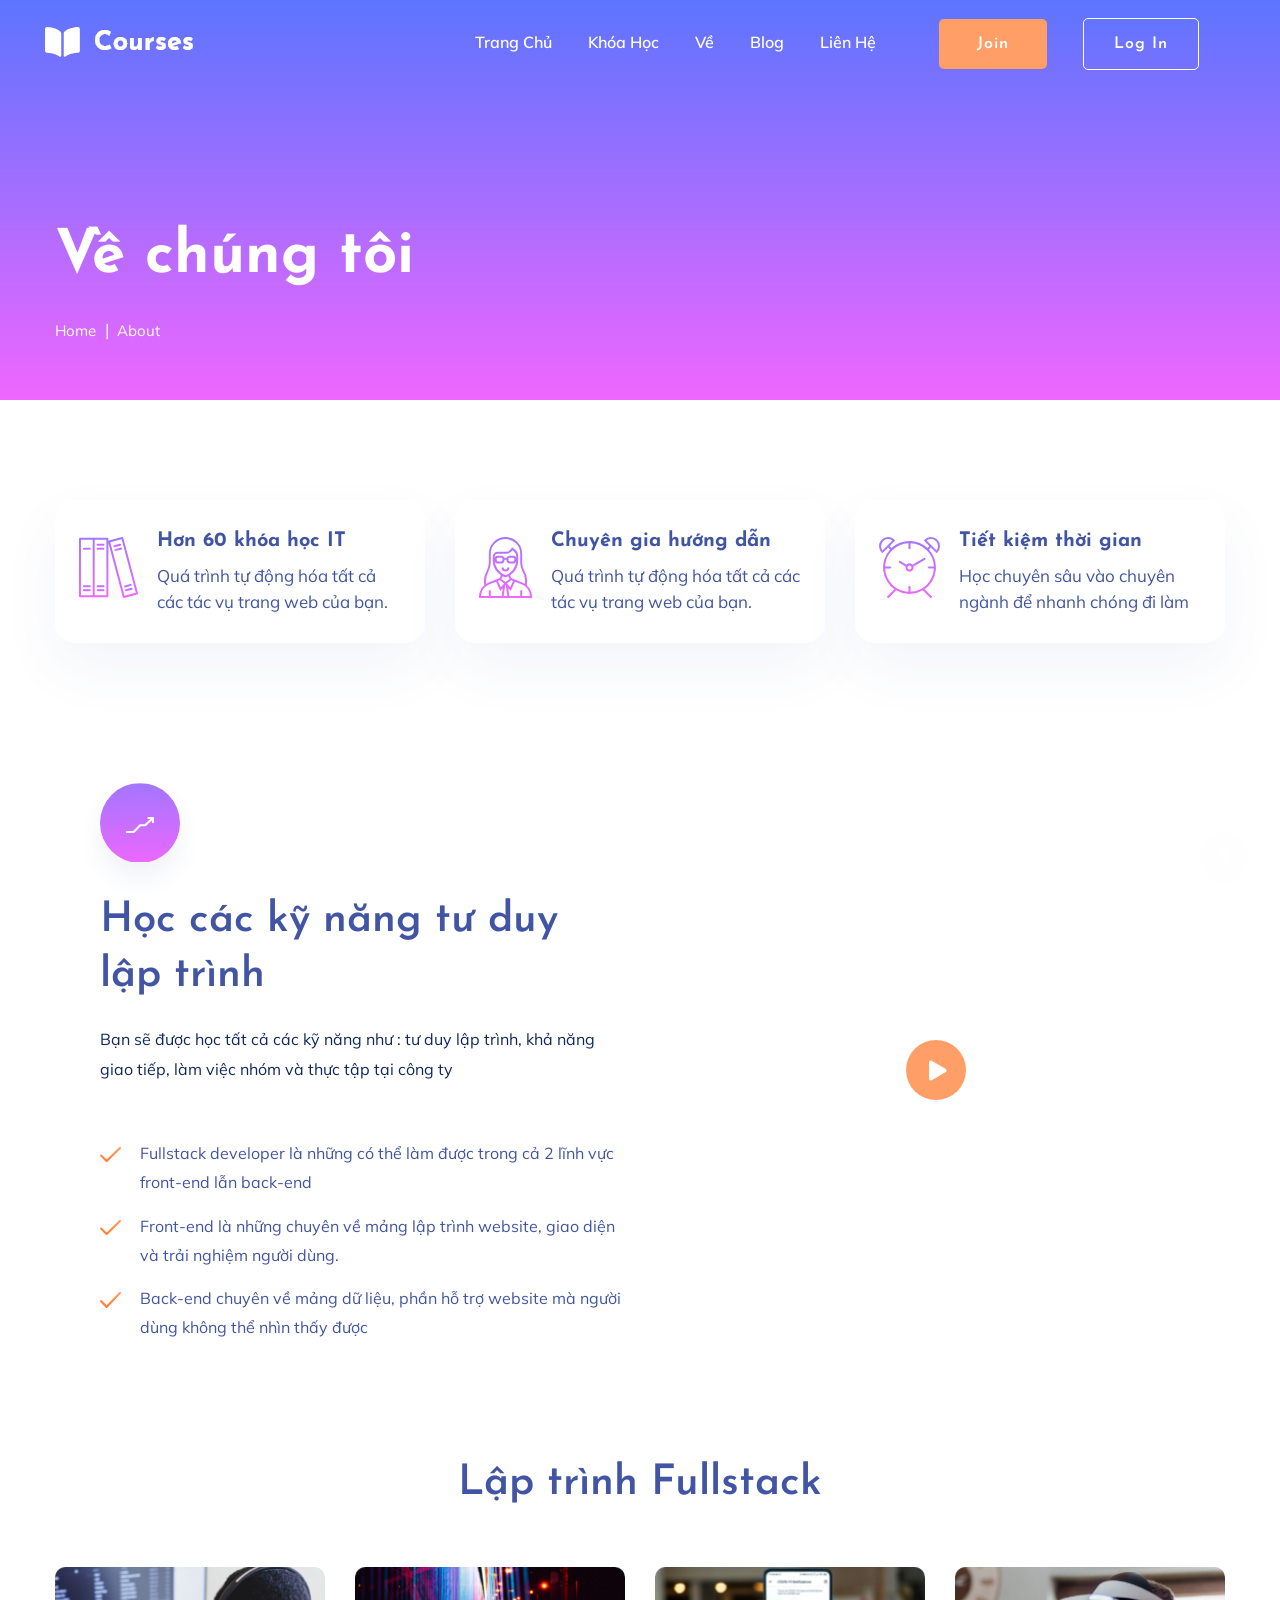
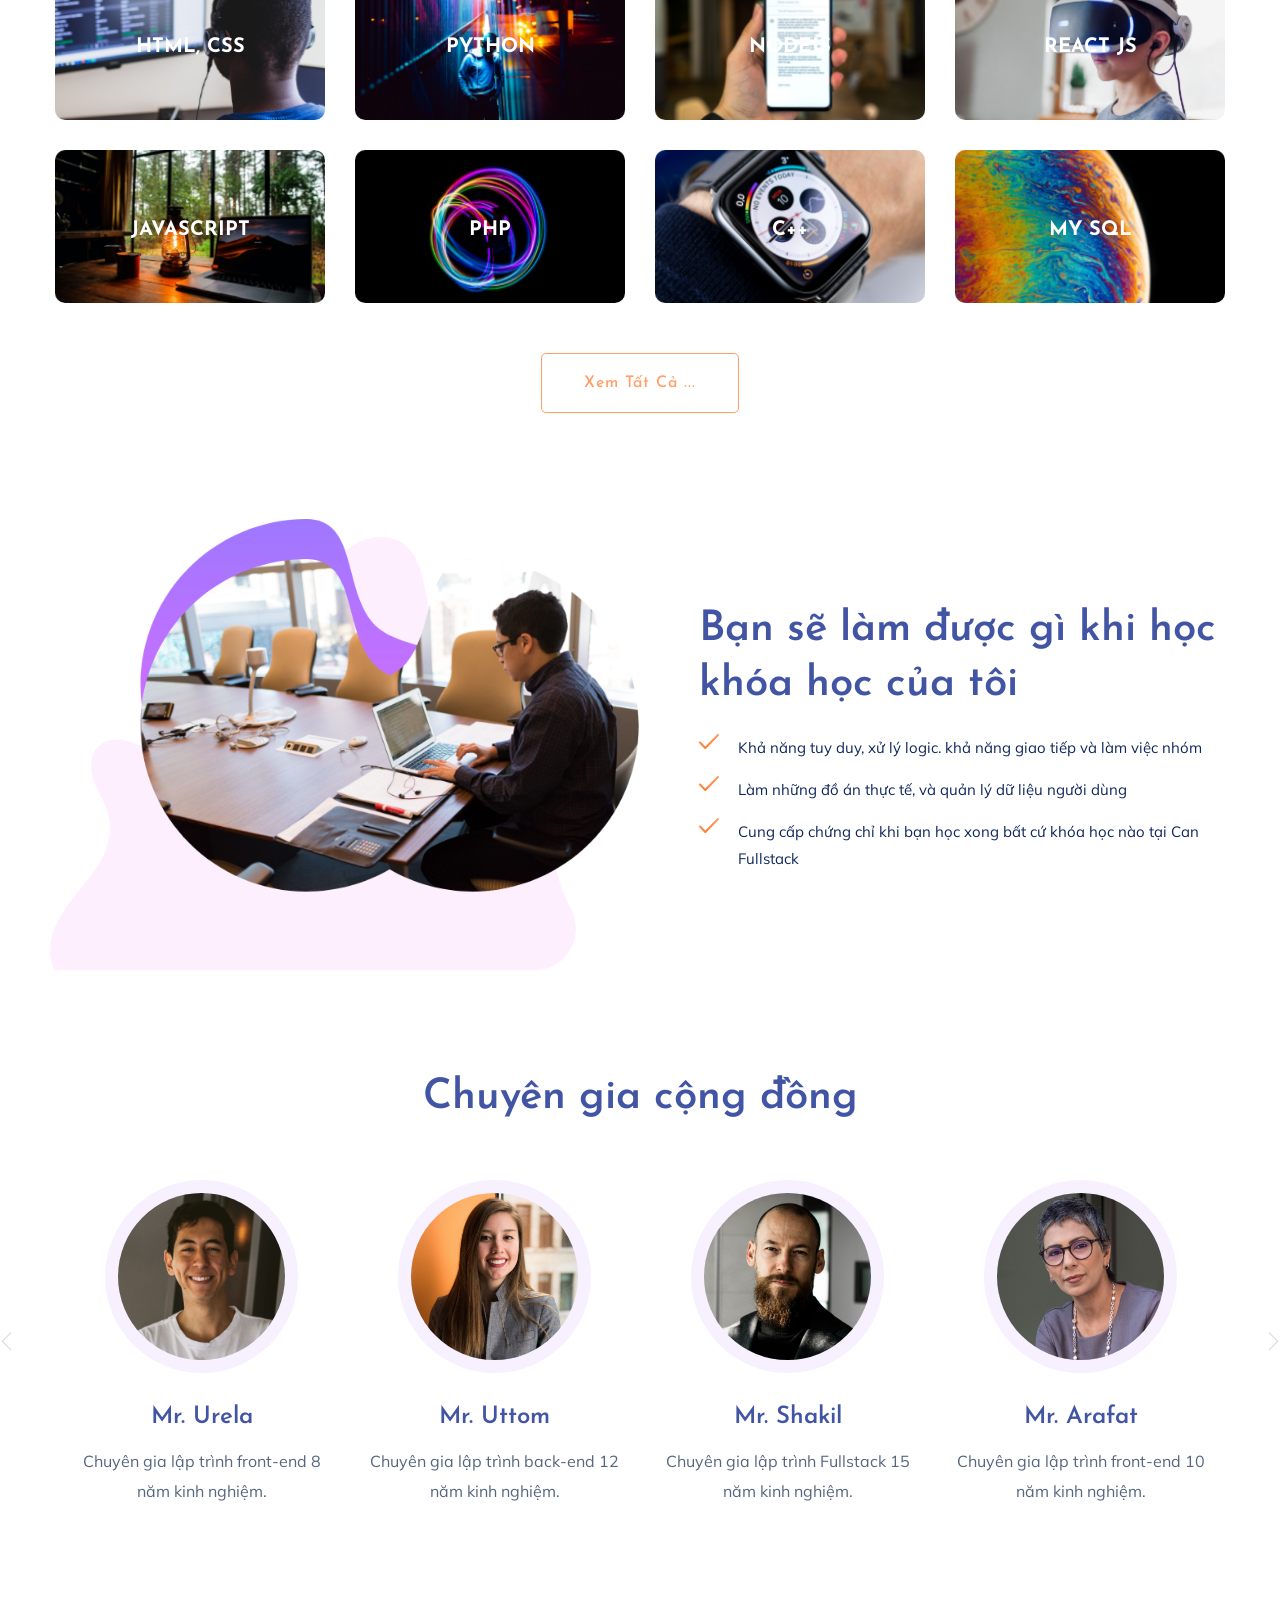
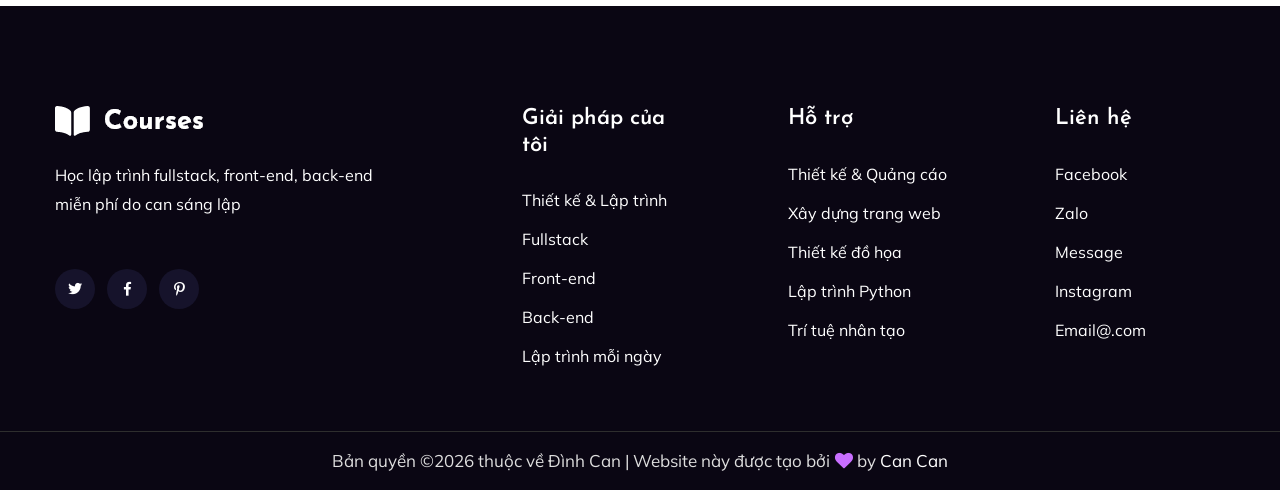
==== about.html @ c0f02e7e "myweb" ====
<!doctype html>
<html class="no-js" lang="zxx">
<head>
    <meta charset="utf-8">
    <meta http-equiv="x-ua-compatible" content="ie=edge">
    <title>Courses | Education</title>
    <meta name="description" content="">
    <meta name="viewport" content="width=device-width, initial-scale=1">
    <link rel="manifest" href="site.webmanifest">
    <link rel="shortcut icon" type="image/x-icon" href="assets/img/favicon.ico">

    <!-- CSS here -->
    <link rel="stylesheet" href="assets/css/bootstrap.min.css">
    <link rel="stylesheet" href="assets/css/owl.carousel.min.css">
    <link rel="stylesheet" href="assets/css/slicknav.css">
    <link rel="stylesheet" href="assets/css/flaticon.css">
    <link rel="stylesheet" href="assets/css/progressbar_barfiller.css">
    <link rel="stylesheet" href="assets/css/gijgo.css">
    <link rel="stylesheet" href="assets/css/animate.min.css">
    <link rel="stylesheet" href="assets/css/animated-headline.css">
    <link rel="stylesheet" href="assets/css/magnific-popup.css">
    <link rel="stylesheet" href="assets/css/fontawesome-all.min.css">
    <link rel="stylesheet" href="assets/css/themify-icons.css">
    <link rel="stylesheet" href="assets/css/slick.css">
    <link rel="stylesheet" href="assets/css/nice-select.css">
    <link rel="stylesheet" href="assets/css/style.css">
    <link rel="stylesheet" href="responsive.css">
</head>

<body>
    <!-- ? Preloader Start -->
    <div id="preloader-active">
        <div class="preloader d-flex align-items-center justify-content-center">
            <div class="preloader-inner position-relative">
                <div class="preloader-circle"></div>
                <div class="preloader-img pere-text">
                    <img src="assets/img/logo/loder.png" alt="">
                </div>
            </div>
        </div>
    </div>
    <!-- Preloader Start -->
    <!-- Header Start -->
    <div class="header-area header-transparent">
        <div class="main-header ">
            <div class="header-bottom  header-sticky">
                <div class="container-fluid">
                    <div class="row align-items-center">
                        <!-- Logo -->
                        <div class="col-xl-2 col-lg-2">
                            <div class="logo">
                                <a href="index.html"><img src="assets/img/logo/logo.png" alt=""></a>
                            </div>
                        </div>
                        <div class="col-xl-10 col-lg-10">
                            <div class="menu-wrapper d-flex align-items-center justify-content-end">
                                <!-- Main-menu -->
                                <div class="main-menu d-none d-lg-block">
                                    <nav>
                                        <ul id="navigation">                                                                                          
                                            <li class="active" ><a href="index.html">Trang chủ</a></li>
                                            <li><a href="courses.html">Khóa học</a>
                                                <ul class="submenu">
                                                    <li><a href="blog.html">Lập trình web</a></li>
                                                    <li><a href="blog_details.html">Cơ sở dữ liệu</a></li>
                                                    <li><a href="elements.html">Can đẹp chai</a></li>
                                                </ul>
                                            </li>
                                            <li><a href="about.html">Về</a></li>
                                            <li><a href="#">Blog</a>
                                                <ul class="submenu">
                                                    <li><a href="blog.html">Blog</a></li>
                                                    <li><a href="blog_details.html">Blog Details</a></li>
                                                    <li><a href="elements.html">Element</a></li>
                                                </ul>
                                            </li>
                                            <li><a href="contact.html">Liên hệ</a></li>
                                            <!-- Button -->
                                            <li class="button-header margin-left "><a href="dangki.html" class="btn">Join</a></li>
                                            <li class="button-header"><a href="Loggin.html" class="btn btn3">Log in</a></li>
                                        </ul>
                                    </nav>
                                </div>
                            </div>
                        </div> 
                        <!-- Mobile Menu -->
                        <div class="col-12">
                            <div class="mobile_menu d-block d-lg-none"></div>
                        </div>
                    </div>
                </div>
            </div>
        </div>
    </div>
    <!-- Header End -->
    <main>
        <!--? slider Area Start-->
        <section class="slider-area slider-area2">
            <div class="slider-active">
                <!-- Single Slider -->
                <div class="single-slider slider-height2">
                    <div class="container">
                        <div class="row">
                            <div class="col-xl-8 col-lg-11 col-md-12">
                                <div class="hero__caption hero__caption2">
                                    <h1 data-animation="bounceIn" data-delay="0.2s">Về chúng tôi</h1>
                                    <!-- breadcrumb Start-->
                                    <nav aria-label="breadcrumb">
                                        <ol class="breadcrumb">
                                            <li class="breadcrumb-item"><a href="index.html">Home</a></li>
                                            <li class="breadcrumb-item"><a href="#">about</a></li> 
                                        </ol>
                                    </nav>
                                    <!-- breadcrumb End -->
                                </div>
                            </div>
                        </div>
                    </div>          
                </div>
            </div>
        </section>
        <div class="services-area services-area2 section-padding40">
            <div class="container">
                <div class="row justify-content-sm-center">
                    <div class="col-lg-4 col-md-6 col-sm-8">
                        <div class="single-services mb-30">
                            <div class="features-icon">
                                <img src="assets/img/icon/icon1.svg" alt="">
                            </div>
                            <div class="features-caption">
                                <h3>Hơn 60 khóa học IT</h3>
                                <p>Quá trình tự động hóa tất cả các tác vụ trang web của bạn.</p>
                            </div>
                        </div>
                    </div>
                    <div class="col-lg-4 col-md-6 col-sm-8">
                        <div class="single-services mb-30">
                            <div class="features-icon">
                                <img src="assets/img/icon/icon2.svg" alt="">
                            </div>
                            <div class="features-caption">
                                <h3>Chuyên gia hướng dẫn</h3>
                                <p>Quá trình tự động hóa tất cả các tác vụ trang web của bạn.</p>
                            </div>
                        </div>
                    </div>
                    <div class="col-lg-4 col-md-6 col-sm-8">
                        <div class="single-services mb-30">
                            <div class="features-icon">
                                <img src="assets/img/icon/icon3.svg" alt="">
                            </div>
                            <div class="features-caption">
                                <h3>Tiết kiệm thời gian</h3>
                                <p>Học chuyên sâu vào chuyên ngành để nhanh chóng đi làm</p>
                            </div>
                        </div>
                    </div>
                </div>
            </div>
        </div>
        <!--? About Area-1 Start -->
        <section class="about-area1 fix pt-10">
            <div class="support-wrapper align-items-center">
                <div class="left-content1">
                    <div class="about-icon">
                        <img src="assets/img/icon/about.svg" alt="">
                    </div>
                    <!-- section tittle -->
                    <div class="section-tittle section-tittle2 mb-55">
                        <div class="front-text">
                            <h2 class="">Học các kỹ năng tư duy lập trình</h2>
                            <p>Bạn sẽ được học tất cả các kỹ năng như : tư duy lập trình, khả năng giao tiếp, làm việc nhóm và thực tập tại công ty</p>
                        </div>
                    </div>
                    <div class="single-features">
                        <div class="features-icon">
                            <img src="assets/img/icon/right-icon.svg" alt="">
                        </div>
                        <div class="features-caption">
                            <p>Fullstack developer là những có thể làm được trong cả 2 lĩnh vực front-end lẫn back-end</p>
                        </div>
                    </div>
                    <div class="single-features">
                        <div class="features-icon">
                            <img src="assets/img/icon/right-icon.svg" alt="">
                        </div>
                        <div class="features-caption">
                            <p>Front-end là những chuyên về mảng lập trình website, giao diện và trải nghiệm người dùng.</p>
                        </div>
                    </div>

                    <div class="single-features">
                        <div class="features-icon">
                            <img src="assets/img/icon/right-icon.svg" alt="">
                        </div>
                        <div class="features-caption">
                            <p>Back-end chuyên về mảng dữ liệu, phần hỗ trợ website mà người dùng không thể nhìn thấy được</p>
                        </div>
                    </div>
                </div>
                <div class="right-content1">
                    <!-- img -->
                    <div class="right-img">
                        <img src="assets/img/gallery/about.png" alt="">

                        <div class="video-icon" >
                            <a class="popup-video btn-icon" href="https://www.youtube.com/watch?v=up68UAfH0d0"><i class="fas fa-play"></i></a>
                        </div>
                    </div>
                </div>
            </div>
        </section>
        <!-- About Area End -->
        <!--? top subjects Area Start -->
        <div class="topic-area section-padding40">
            <div class="container">
                <div class="row justify-content-center">
                    <div class="col-xl-7 col-lg-8">
                        <div class="section-tittle text-center mb-55">
                            <h2>Lập trình Fullstack</h2>
                        </div>
                    </div>
                </div>
                <div class="row">
                    <div class="col-lg-3 col-md-4 col-sm-6">
                        <div class="single-topic text-center mb-30">
                            <div class="topic-img">
                                <img src="assets/img/gallery/topic1.png" alt="">
                                <div class="topic-content-box">
                                    <div class="topic-content">
                                        <h3><a href="#">HTML, CSS</a></h3>
                                    </div>
                                </div>
                            </div>
                        </div>
                    </div>
                    <div class="col-lg-3 col-md-4 col-sm-6">
                        <div class="single-topic text-center mb-30">
                            <div class="topic-img">
                                <img src="assets/img/gallery/topic2.png" alt="">
                                <div class="topic-content-box">
                                    <div class="topic-content">
                                        <h3><a href="#">Python</a></h3>
                                    </div>
                                </div>
                            </div>
                        </div>
                    </div>
                    <div class="col-lg-3 col-md-4 col-sm-6">
                        <div class="single-topic text-center mb-30">
                            <div class="topic-img">
                                <img src="assets/img/gallery/topic3.png" alt="">
                                <div class="topic-content-box">
                                    <div class="topic-content">
                                        <h3><a href="#">NodeJS</a></h3>
                                    </div>
                                </div>
                            </div>
                        </div>
                    </div>
                    <div class="col-lg-3 col-md-4 col-sm-6">
                        <div class="single-topic text-center mb-30">
                            <div class="topic-img">
                                <img src="assets/img/gallery/topic4.png" alt="">
                                <div class="topic-content-box">
                                    <div class="topic-content">
                                        <h3><a href="#">React JS</a></h3>
                                    </div>
                                </div>
                            </div>
                        </div>
                    </div>
                    <div class="col-lg-3 col-md-4 col-sm-6">
                        <div class="single-topic text-center mb-30">
                            <div class="topic-img">
                                <img src="assets/img/gallery/topic5.png" alt="">
                                <div class="topic-content-box">
                                    <div class="topic-content">
                                        <h3><a href="#">JavaScript</a></h3>
                                    </div>
                                </div>
                            </div>
                        </div>
                    </div>
                    <div class="col-lg-3 col-md-4 col-sm-6">
                        <div class="single-topic text-center mb-30">
                            <div class="topic-img">
                                <img src="assets/img/gallery/topic6.png" alt="">
                                <div class="topic-content-box">
                                    <div class="topic-content">
                                        <h3><a href="#">PHP</a></h3>
                                    </div>
                                </div>
                            </div>
                        </div>
                    </div>
                    <div class="col-lg-3 col-md-4 col-sm-6">
                        <div class="single-topic text-center mb-30">
                            <div class="topic-img">
                                <img src="assets/img/gallery/topic7.png" alt="">
                                <div class="topic-content-box">
                                    <div class="topic-content">
                                        <h3><a href="#">C++</a></h3>
                                    </div>
                                </div>
                            </div>
                        </div>
                    </div>
                    <div class="col-lg-3 col-md-4 col-sm-6">
                        <div class="single-topic text-center mb-30">
                            <div class="topic-img">
                                <img src="assets/img/gallery/topic8.png" alt="">
                                <div class="topic-content-box">
                                    <div class="topic-content">
                                        <h3><a href="#">My SQL</a></h3>
                                    </div>
                                </div>
                            </div>
                        </div>
                    </div>
                </div>
                <div class="row justify-content-center">
                    <div class="col-xl-12">
                        <div class="section-tittle text-center mt-20">
                            <a href="courses.html" class="border-btn">Xem tất cả ...</a>
                        </div>
                    </div>
                </div>
            </div>
        </div>
        <!-- top subjects End -->
        <!--? About Area-3 Start -->
        <section class="about-area3 fix">
            <div class="support-wrapper align-items-center">
                <div class="right-content3">
                    <!-- img -->
                    <div class="right-img">
                        <img src="assets/img/gallery/about3.png" alt="">
                    </div>
                </div>
                <div class="left-content3">
                    <!-- section tittle -->
                    <div class="section-tittle section-tittle2 mb-20">
                        <div class="front-text">
                            <h2 class="">Bạn sẽ làm được gì khi học khóa học của tôi</h2>
                        </div>
                    </div>
                    <div class="single-features">
                        <div class="features-icon">
                            <img src="assets/img/icon/right-icon.svg" alt="">
                        </div>
                        <div class="features-caption">
                            <p>Khả năng tuy duy, xử lý logic. khả năng giao tiếp và làm việc nhóm</p>
                        </div>
                    </div>
                    <div class="single-features">
                        <div class="features-icon">
                            <img src="assets/img/icon/right-icon.svg" alt="">
                        </div>
                        <div class="features-caption">
                            <p>Làm những đồ án thực tế, và quản lý dữ liệu người dùng</p>
                        </div>
                    </div>
                    <div class="single-features">
                        <div class="features-icon">
                            <img src="assets/img/icon/right-icon.svg" alt="">
                        </div>
                        <div class="features-caption">
                            <p>Cung cấp chứng chỉ khi bạn học xong bất cứ khóa học nào tại Can Fullstack</p>
                        </div>
                    </div>
                </div>
            </div>
        </section>
        <!-- About Area End -->
        <!--? Team -->
        <section class="team-area section-padding40 fix">
            <div class="container">
                <div class="row justify-content-center">
                    <div class="col-xl-7 col-lg-8">
                        <div class="section-tittle text-center mb-55">
                            <h2>Chuyên gia cộng đồng</h2>
                        </div>
                    </div>
                </div>
                <div class="team-active">
                    <div class="single-cat text-center">
                        <div class="cat-icon">
                            <img src="assets/img/gallery/team1.png" alt="">
                        </div>
                        <div class="cat-cap">
                            <h5><a href="services.html">Mr. Urela</a></h5>
                            <p>Chuyên gia lập trình front-end 8 năm kinh nghiệm.</p>
                        </div>
                    </div>
                    <div class="single-cat text-center">
                        <div class="cat-icon">
                            <img src="assets/img/gallery/team2.png" alt="">
                        </div>
                        <div class="cat-cap">
                            <h5><a href="services.html">Mr. Uttom</a></h5>
                            <p>Chuyên gia lập trình back-end 12 năm kinh nghiệm.</p>
                        </div>
                    </div>
                    <div class="single-cat text-center">
                        <div class="cat-icon">
                            <img src="assets/img/gallery/team3.png" alt="">
                        </div>
                        <div class="cat-cap">
                            <h5><a href="services.html">Mr. Shakil</a></h5>
                            <p>Chuyên gia lập trình Fullstack 15 năm kinh nghiệm.</p>
                        </div>
                    </div>
                    <div class="single-cat text-center">
                        <div class="cat-icon">
                            <img src="assets/img/gallery/team4.png" alt="">
                        </div>
                        <div class="cat-cap">
                            <h5><a href="services.html">Mr. Arafat</a></h5>
                            <p>Chuyên gia lập trình front-end 10 năm kinh nghiệm.</p>
                        </div>
                    </div>
                    <div class="single-cat text-center">
                        <div class="cat-icon">
                            <img src="assets/img/gallery/team3.png" alt="">
                        </div>
                        <div class="cat-cap">
                            <h5><a href="services.html">Mr. saiful</a></h5>
                            <p>Chuyên gia Quản lý cơ sở dữ liệu 8 năm kinh nghiệm.</p>
                        </div>
                    </div>
                </div>
            </div>
        </section>
        <!-- Services End -->
    </main>
    <footer>
     <div class="footer-wrappper footer-bg">
        <!-- Footer Start-->
        <div class="footer-area footer-padding">
            <div class="container">
                <div class="row justify-content-between">
                    <div class="col-xl-4 col-lg-5 col-md-4 col-sm-6">
                        <div class="single-footer-caption mb-50">
                            <div class="single-footer-caption mb-30">
                                <!-- logo -->
                                <div class="footer-logo mb-25">
                                    <a href="index.html"><img src="assets/img/logo/logo2_footer.png" alt=""></a>
                                </div>
                                <div class="footer-tittle">
                                    <div class="footer-pera">
                                        <p>Học lập trình fullstack, front-end, back-end miễn phí do can sáng lập</p>
                                    </div>
                                </div>
                                <!-- social -->
                                <div class="footer-social">
                                    <a href="#"><i class="fab fa-twitter"></i></a>
                                    <a href="https://bit.ly/sai4ull"><i class="fab fa-facebook-f"></i></a>
                                    <a href="#"><i class="fab fa-pinterest-p"></i></a>
                                </div>
                            </div>
                        </div>
                    </div>
                    <div class="col-xl-2 col-lg-3 col-md-4 col-sm-5">
                        <div class="single-footer-caption mb-50">
                            <div class="footer-tittle">
                                <h4>Giải pháp của tôi</h4>
                                <ul>
                                    <li><a href="#">Thiết kế & Lập trình</a></li>
                                    <li><a href="#">Fullstack</a></li>
                                    <li><a href="#">Front-end</a></li>
                                    <li><a href="#">Back-end</a></li>
                                    <li><a href="#">Lập trình mỗi ngày</a></li>
                                </ul>
                            </div>
                        </div>
                    </div>
                    <div class="col-xl-2 col-lg-4 col-md-4 col-sm-6">
                        <div class="single-footer-caption mb-50">
                            <div class="footer-tittle">
                                <h4>Hỗ trợ</h4>
                                <ul>
                                    <li><a href="#">Thiết kế & Quảng cáo</a></li>
                                    <li><a href="#">Xây dựng trang web</a></li>
                                    <li><a href="#">Thiết kế đồ họa</a></li>
                                    <li><a href="#">Lập trình Python</a></li>
                                    <li><a href="#">Trí tuệ nhân tạo</a></li>
                                </ul>
                            </div>
                        </div>
                    </div>
                    <div class="col-xl-2 col-lg-3 col-md-4 col-sm-6">
                        <div class="single-footer-caption mb-50">
                            <div class="footer-tittle">
                                <h4>Liên hệ</h4>
                                <ul>
                                    <li><a href="#">Facebook</a></li>
                                    <li><a href="#">Zalo</a></li>
                                    <li><a href="#">Message</a></li>
                                    <li><a href="#">Instagram</a></li>
                                    <li><a href="#">Email@.com</a></li>
                                </ul>
                            </div>
                        </div>
                    </div>
                </div>
            </div>
        </div>
        <!-- footer-bottom area -->
        <div class="footer-bottom-area">
            <div class="container">
                <div class="footer-border">
                    <div class="row d-flex align-items-center">
                        <div class="col-xl-12 ">
                            <div class="footer-copy-right text-center">
                                <p><!-- Link back to Colorlib can't be removed. Template is licensed under CC BY 3.0. -->
                                  Bản quyền &copy;<script>document.write(new Date().getFullYear());</script> thuộc về Đình Can | Website này được tạo bởi <i class="fa fa-heart" aria-hidden="true"></i> by <a href="# target="_blank">Can Can</a>
                                  <!-- Link back to Colorlib can't be removed. Template is licensed under CC BY 3.0. --></p>
                              </div>
                          </div>
                      </div>
                  </div>
              </div>
          </div>
          <!-- Footer End-->
      </div>
  </footer> 
  <!-- Scroll Up -->
  <div id="back-top" >
    <a title="Go to Top" href="#"> <i class="fas fa-level-up-alt"></i></a>
</div>

<!-- JS here -->
<script src="./assets/js/vendor/modernizr-3.5.0.min.js"></script>
<!-- Jquery, Popper, Bootstrap -->
<script src="./assets/js/vendor/jquery-1.12.4.min.js"></script>
<script src="./assets/js/popper.min.js"></script>
<script src="./assets/js/bootstrap.min.js"></script>
<!-- Jquery Mobile Menu -->
<script src="./assets/js/jquery.slicknav.min.js"></script>

<!-- Jquery Slick , Owl-Carousel Plugins -->
<script src="./assets/js/owl.carousel.min.js"></script>
<script src="./assets/js/slick.min.js"></script>
<!-- One Page, Animated-HeadLin -->
<script src="./assets/js/wow.min.js"></script>
<script src="./assets/js/animated.headline.js"></script>
<script src="./assets/js/jquery.magnific-popup.js"></script>

<!-- Date Picker -->
<script src="./assets/js/gijgo.min.js"></script>
<!-- Nice-select, sticky -->
<script src="./assets/js/jquery.nice-select.min.js"></script>
<script src="./assets/js/jquery.sticky.js"></script>
<!-- Progress -->
<script src="./assets/js/jquery.barfiller.js"></script>

<!-- counter , waypoint,Hover Direction -->
<script src="./assets/js/jquery.counterup.min.js"></script>
<script src="./assets/js/waypoints.min.js"></script>
<script src="./assets/js/jquery.countdown.min.js"></script>
<script src="./assets/js/hover-direction-snake.min.js"></script>

<!-- contact js -->
<script src="./assets/js/contact.js"></script>
<script src="./assets/js/jquery.form.js"></script>
<script src="./assets/js/jquery.validate.min.js"></script>
<script src="./assets/js/mail-script.js"></script>
<script src="./assets/js/jquery.ajaxchimp.min.js"></script>

<!-- Jquery Plugins, main Jquery -->	
<script src="./assets/js/plugins.js"></script>
<script src="./assets/js/main.js"></script>

</body>
</html>
---- assets/css/progressbar_barfiller.css ----
/* Custom Code skills */
.single-skill{
  display: flex;
}

.single-skill span {
	color: #79838b;
	font-size: 13px;
	font-weight: 300;
	letter-spacing: 0;
	margin-bottom: 14px;
	display: block;
}
.single-skill .bar-progress {
	width: 100%;
}
.single-skill .bar-title {
  width: 20%;
  margin-bottom: 19px;
}

.skills-content {
  padding-top: 200px;
  padding-left: 70px;
}

.skills-shape-bg {
  height: 651px;
  width: 868px;
  position: absolute;
  content: "";
  border: 2px solid #4d4d4d;
  left: 40%;
  top: 255px;
}

.skills-shape-bg::before {
  position: absolute;
  content: "";
  height: 465px;
  width: 300px;
  border: 2px solid #4d4d4d;
  left: -35%;
  top: 50%;
  transform: translateY(-50%);
  border-right: 0;
}



/* Default */
.barfiller {
	width: 100%;
	height: 10px;
	background: #f6f9fc;
  position: relative;
  border-radius: 5px;
}

.barfiller .fill {
  display: block;
  position: relative;
  width: 0px;
  height: 100%;
  background: #333;
  z-index: 1;
  border-radius: 5px;
}

.barfiller .tipWrap { display: none; }

.barfiller .tip {
  margin-top: -28px;
  padding: 2px 4px;
  font-size: 16px;
  color: #09cc7f;
  left: 0px;
  position: absolute;
  z-index: 2;
  background: transparent;
  font-weight: 800;
}

.barfiller .tip:after {
  border: solid;
  border-color: rgba(0,0,0,.8) transparent;
  border-width: 6px 6px 0 6px;
  content: "";
  display: block;
  position: absolute;
  left: 9px;
  top: 100%;
  z-index: 9;
  display: none;
  
}
---- assets/css/gijgo.css ----
.gj-button {
    background-color: #f5f5f5;
    border: 1px solid #ddd;
    color: #000;
    border-radius: 3px;
    padding: 6px 10px;
    cursor: pointer;
}

.gj-unselectable {
    -webkit-touch-callout: none;
    -webkit-user-select: none;
    -khtml-user-select: none;
    -moz-user-select: none;
    -ms-user-select: none;
    user-select: none;
}

.gj-row {
    display: -webkit-box;
    display: -ms-flexbox;
    display: flex;
    -ms-flex-wrap: wrap;
    flex-wrap: wrap;
}

.gj-margin-left-5 {
    margin-left: 5px;
}

.gj-margin-left-10 {
    margin-left: 10px;
}

.gj-width-full {
    width: 100%;
}

.gj-cursor-pointer {
    cursor: pointer;
}

.gj-text-align-center {
    text-align: center;
}

.gj-font-size-16 {
    font-size: 16px;
}

.gj-hidden {
    display: none;
}

/** Material Design */
.gj-button-md {
    background: 0 0;
    border: none;
    border-radius: 2px;
    color: rgba(0, 0, 0, 0.87);
    position: relative;
    height: 36px;
    margin: 0;
    min-width: 64px;
    padding: 0 16px;
    display: inline-block;
    font-family: "Roboto","Helvetica","Arial",sans-serif;
    font-size: 1rem;
    font-weight: 500;
    text-transform: uppercase;
    letter-spacing: 0;
    overflow: hidden;
    will-change: box-shadow;
    transition: box-shadow .2s cubic-bezier(.4,0,1,1),background-color .2s cubic-bezier(.4,0,.2,1),color .2s cubic-bezier(.4,0,.2,1);
    outline: none;
    cursor: pointer;
    text-decoration: none;
    text-align: center;
    line-height: 36px;
    vertical-align: middle;
    overflow: hidden;
    -webkit-user-select: none;
    -moz-user-select: none;
    -ms-user-select: none;
    user-select: none;
}

.gj-button-md:hover {
    background-color: rgba(158,158,158,.2);
}

.gj-button-md:disabled {
    color: rgba(0,0,0,.26);
    background: 0 0;
}

.gj-button-md .material-icons,
.gj-button-md .gj-icon {
    vertical-align: middle;
    /*font-size: 1.3rem;
    margin-right: 4px;*/
}

.gj-button-md.gj-button-md-icon {
    width: 24px;
    height: 31px;
    min-width: 24px;
    padding: 0px;
    display: table;
}

.gj-button-md.gj-button-md-icon .material-icons,
.gj-button-md.gj-button-md-icon .gj-icon {
    display: table-cell;
    margin-right: 0px;
    width: 24px;
    height: 24px;
}

.gj-button-md.active {
    background-color: rgba(158,158,158,.4);
}

.gj-button-md-group {
    position: relative;
    display: inline-block;
    vertical-align: middle;
}
.gj-textbox-md {
	/* border: none; */
	/* border-bottom: 1px solid rgba(0,0,0,.42); */
	display: block;
	font-family: "Helvetica","Arial",sans-serif;
	font-size: 16px;
	line-height: 16px;
	/* padding: 4px 0px; */
	margin: 0;
	/* width: 100%; */
	background: 0 0;
	/* text-align: ; */
	color: rgba(0,0,0,.87);
	padding-left: 44px;
	border: 1px solid #dca73a;
	/* padding: 15px 15px; */
	/* text-align: center; */
	width: 177px;
	height: 55px;
	border-radius: 5px;
}
.gj-textbox-md:focus,
.gj-textbox-md:active {
    /* border-bottom: 2px solid rgba(0,0,0,.42); */
    outline: none;
}

.gj-textbox-md::placeholder {
    color: #8e8e8e;
}

.gj-textbox-md:-ms-input-placeholder {
    color: #8e8e8e;
}

.gj-textbox-md::-ms-input-placeholder {
    color: #8e8e8e;
}

.gj-md-spacer-24 {
    min-width: 24px;
    width: 24px;
    display: inline-block;
}

.gj-md-spacer-32 {
    min-width: 32px;
    width: 32px;
    display: inline-block;
}

.gj-modal {
    position: fixed;
    top: 0;
    right: 0;
    bottom: 0;
    left: 0;
    z-index: 1203;
    display: none;
    overflow: hidden;
    -webkit-overflow-scrolling: touch;
    outline: 0;
    background-color: rgba(0, 0, 0, 0.54118);
    transition: 200ms ease opacity;
    will-change: opacity;
}

/* List */
ul.gj-list li [data-role="wrapper"] {
    display: table;
    width: 100%;
}

ul.gj-list li [data-role="checkbox"] {
    display: table-cell;
    vertical-align:middle;
    text-align:center;
}

ul.gj-list li [data-role="image"] {
    display: table-cell;
    vertical-align:middle;
    text-align:center;
}

ul.gj-list li [data-role="display"] {
    display: table-cell;
    vertical-align:middle;
    cursor: pointer;
}

ul.gj-list li [data-role="display"]:empty:before {
  content: "\200b"; /* unicode zero width space character */
}

/* List - Bootstrap */
ul.gj-list-bootstrap {
    padding-left: 0px;
    margin-bottom: 0px;
}

ul.gj-list-bootstrap li {
    padding: 0px;
}

ul.gj-list-bootstrap li [data-role="wrapper"] {
    padding: 0px 10px;
}

ul.gj-list-bootstrap li [data-role="checkbox"] {
    width: 24px;
    padding: 3px;
}

ul.gj-list-bootstrap li [data-role="image"] {
    width: 24px;
    height: 24px;
}

ul.gj-list-bootstrap li [data-role="display"] {
    padding: 8px 0px 8px 4px;
}

.list-group-item.active ul li, .list-group-item.active:focus ul li, .list-group-item.active:hover ul li {
    text-shadow: none;
    color:initial;
}

/* List - Material Design */
ul.gj-list-md {
    padding: 0px;
    list-style: none;
    list-style-type: none;
    line-height: 24px;
    letter-spacing: 0;
    color: #616161; /* Gray 700 */
}

ul.gj-list-md li {
    display: list-item;
    list-style-type: none;
    padding: 0px;
    min-height: unset;
    box-sizing: border-box;
    align-items: center;
    cursor: default;
    overflow: hidden;

    font-family: "Roboto","Helvetica","Arial",sans-serif;
    font-size: 16px;
    font-weight: 400;
    letter-spacing: .04em;
    line-height: 1;
    
    -webkit-flex-direction: row;
    -ms-flex-direction: row;
    flex-direction: row;
    -webkit-flex-wrap: nowrap;
    -ms-flex-wrap: nowrap;
    flex-wrap: nowrap;
}

ul.gj-list-md li [data-role="checkbox"] {
    height: 24px;
    width: 24px;
}

ul.gj-list-md li [data-role="image"] {
    height: 24px;
    width: 24px;
}

ul.gj-list-md li [data-role="display"] {
    padding: 8px 0px 8px 5px;
    order: 0;
    flex-grow: 2;
    text-decoration: none;
    box-sizing: border-box;
    align-items: center;
    text-align: left;
    color: rgba(0,0,0,.87);
}

ul.gj-list-md li.disabled>[data-role="wrapper"]>[data-role="display"] {
    color: #9E9E9E; /* Gray 500 */
}

.gj-list-md-active {
    background: #e0e0e0;
    color: #3f51b5;
}


/* Picker */
.gj-picker {
    position: absolute;
    z-index: 1203;
    background-color: #fff;
}

.gj-picker .selected {
    color: #fff;
}

/* Material Design */
.gj-picker-md {
    font-family: "Roboto","Helvetica","Arial",sans-serif;
    font-size: 16px;
    font-weight: 400;
    letter-spacing: .04em;
    line-height: 1;
    color: rgba(0,0,0,.87);
    border: 1px solid #E0E0E0;
}

.gj-modal .gj-picker-md {
    border: 0px;
}

.gj-picker-md [role="header"] {
    color: rgba(255, 255, 255, 0.54);
    display: flex;
    background: #2196f3;
    align-items: baseline;
    user-select: none;
    justify-content: center;
}

.gj-picker-md [role="footer"] {
    float: right;
    padding: 10px;
}

.gj-picker-md [role="footer"] button.gj-button-md {
    color: #2196f3;
    font-weight: bold;
    font-size: 13px;
}

/* Bootstrap */
.gj-picker-bootstrap {
    border-radius: 4px;
    border: 1px solid #E0E0E0;
}

.gj-picker-bootstrap .selected {
    color: #888;
}

.gj-picker-bootstrap [role="header"] {
    background: #eee;
    color: #AAA;
}
@font-face {
    font-family: 'gijgo-material';
    src: url('../fonts/gijgo-material.eot?235541');
    src: url('../fonts/gijgo-material.eot?235541#iefix') format('embedded-opentype'), url('../fonts/gijgo-material.ttf?235541') format('truetype'), url('../fonts/gijgo-material.woff?235541') format('woff'), url('../fonts/gijgo-material.svg?235541#gijgo-material') format('svg');
    font-weight: normal;
    font-style: normal;
}

.gj-icon {
    /* use !important to prevent issues with browser extensions that change fonts */
    font-family: 'gijgo-material' !important;
    font-size: 24px;
    speak: none;
    font-style: normal;
    font-weight: normal;
    font-variant: normal;
    text-transform: none;
    line-height: 1;
    /* Enable Ligatures ================ */
    letter-spacing: 0;
    -webkit-font-feature-settings: "liga";
    -moz-font-feature-settings: "liga=1";
    -moz-font-feature-settings: "liga";
    -ms-font-feature-settings: "liga" 1;
    font-feature-settings: "liga";
    -webkit-font-variant-ligatures: discretionary-ligatures;
    font-variant-ligatures: discretionary-ligatures;
    /* Better Font Rendering =========== */
    -webkit-font-smoothing: antialiased;
    -moz-osx-font-smoothing: grayscale;
}

.gj-icon.undo:before {
    content: "\e900";
}

.gj-icon.vertical-align-top:before {
    content: "\e901";
}

.gj-icon.vertical-align-center:before {
    content: "\e902";
}

.gj-icon.vertical-align-bottom:before {
    content: "\e903";
}

.gj-icon.arrow-dropup:before {
    content: "\e904";
}

.gj-icon.clock:before {
    content: "\e905";
}

.gj-icon.refresh:before {
    content: "\e906";
}

.gj-icon.last-page:before {
    content: "\e907";
}

.gj-icon.first-page:before {
    content: "\e908";
}

.gj-icon.cancel:before {
    content: "\e909";
}

.gj-icon.clear:before {
    content: "\e90a";
}

.gj-icon.check-circle:before {
    content: "\e90b";
}

.gj-icon.delete:before {
    content: "\e90c";
}

.gj-icon.arrow-upward:before {
    content: "\e90d";
}

.gj-icon.arrow-forward:before {
    content: "\e90e";
}

.gj-icon.arrow-downward:before {
    content: "\e90f";
}

.gj-icon.arrow-back:before {
    content: "\e910";
}

.gj-icon.list-numbered:before {
    content: "\e911";
}

.gj-icon.list-bulleted:before {
    content: "\e912";
}

.gj-icon.indent-increase:before {
    content: "\e913";
}

.gj-icon.indent-decrease:before {
    content: "\e914";
}

.gj-icon.redo:before {
    content: "\e915";
}

.gj-icon.align-right:before {
    content: "\e916";
}

.gj-icon.align-left:before {
    content: "\e917";
}

.gj-icon.align-justify:before {
    content: "\e918";
}

.gj-icon.align-center:before {
    content: "\e919";
}

.gj-icon.strikethrough:before {
    content: "\e91a";
}

.gj-icon.italic:before {
    content: "\e91b";
}

.gj-icon.underlined:before {
    content: "\e91c";
}

.gj-icon.bold:before {
    content: "\e91d";
}

.gj-icon.arrow-dropdown:before {
    content: "\e91e";
}

.gj-icon.done:before {
    content: "\e91f";
}

.gj-icon.pencil:before {
    content: "\e920";
}

.gj-icon.minus:before {
    content: "\e921";
}

.gj-icon.plus:before {
    content: "\e922";
}

.gj-icon.chevron-up:before {
    content: "\e923";
}

.gj-icon.chevron-right:before {
    content: "\e924";
}

.gj-icon.chevron-down:before {
    content: "\e925";
}

.gj-icon.chevron-left:before {
    content: "\e926";
}

.gj-icon.event:before {
    content: "\e927";
}
.gj-draggable {
    cursor: move;
}
.gj-resizable-handle {
    position: absolute;
    font-size: 0.1px;
    display: block;
    -ms-touch-action: none;
    touch-action: none;
    z-index: 1203;
}

.gj-resizable-n {
    cursor: n-resize;
    height: 7px;
    width: 100%;
    top: -5px;
    left: 0;
}
.gj-resizable-e {
    cursor: e-resize;
    width: 7px;
    right: -5px;
    top: 0;
    height: 100%;
}
.gj-resizable-s {
    cursor: s-resize;
    height: 7px;
    width: 100%;
    bottom: -5px;
    left: 0;
}
.gj-resizable-w {
	cursor: w-resize;
	width: 7px;
	left: -5px;
	top: 0;
	height: 100%;
}
.gj-resizable-se {
	cursor: se-resize;
	width: 12px;
	height: 12px;
	right: 1px;
	bottom: 1px;
}
.gj-resizable-sw {
	cursor: sw-resize;
	width: 9px;
	height: 9px;
	left: -5px;
	bottom: -5px;
}
.gj-resizable-nw {
	cursor: nw-resize;
	width: 9px;
	height: 9px;
	left: -5px;
	top: -5px;
}
.gj-resizable-ne {
	cursor: ne-resize;
	width: 9px;
	height: 9px;
	right: -5px;
	top: -5px;
}

.gj-dialog-footer {
    position: absolute;
    bottom: 0px;
    width: 100%;
    margin-top: 0px;
}

.gj-dialog-scrollable [data-role="body"] {
    overflow-x: hidden;
    overflow-y: scroll;
}

/** Bootstrap 3 **/
.gj-dialog-bootstrap {
    overflow: hidden;
    z-index: 1202;
}

.gj-dialog-bootstrap [data-role="title"] {
    display: inline;
}
.gj-dialog-bootstrap [data-role="close"] {
    line-height: 1.42857143;
}

/** Bootstrap 4 **/
.gj-dialog-bootstrap4 {
    overflow: hidden;
    z-index: 1202;
}

.gj-dialog-bootstrap4 [data-role="title"] {
    display: inline;
}
.gj-dialog-bootstrap4 [data-role="close"] {
    line-height: 1.5;
}

/** Material Design **/
.gj-dialog-md {
    background-color: #FFF;
    overflow: hidden;
    border: none;
    box-shadow: 0 11px 15px -7px rgba(0,0,0,.2), 0 24px 38px 3px rgba(0,0,0,.14), 0 9px 46px 8px rgba(0,0,0,.12);
    box-sizing: border-box;
    position: relative;
    display: -webkit-box;
    display: -webkit-flex;
    display: -ms-flexbox;
    display: flex;
    -webkit-box-orient: vertical;
    -webkit-box-direction: normal;
    -webkit-flex-direction: column;
    -ms-flex-direction: column;
    flex-direction: column;
    -webkit-background-clip: padding-box;
    background-clip: padding-box;
    outline: 0;
    z-index: 1202;
}

.gj-dialog-md-header {
    padding: 24px 24px 0px 24px;
    font-family: "Roboto","Helvetica","Arial",sans-serif;
}

.gj-dialog-md-title {
    margin: 0;
    font-weight: 400;
    display: inline;
    line-height: 28px;
    font-size: 20px;
}

.gj-dialog-md-close {
    -webkit-appearance: none;
    padding: 0;
    cursor: pointer;
    background: 0 0;
    border: 0;
    float: right;
    line-height: 28px;
    font-size: 28px;
}

.gj-dialog-md-body {
    padding: 20px 24px 24px 24px;
    color: rgba(0,0,0,.54);
    font-family: "Helvetica","Arial",sans-serif;
    font-size: 14px;
    font-weight: 400;
    line-height: 20px;
}

.gj-dialog-md-footer {
    padding: 8px 8px 8px 24px;
    display: -webkit-flex;
    display: -ms-flexbox;
    display: flex;
    -webkit-flex-direction: row-reverse;
    -ms-flex-direction: row-reverse;
    flex-direction: row-reverse;
    -webkit-flex-wrap: wrap;
    -ms-flex-wrap: wrap;
    flex-wrap: wrap;

    box-sizing: border-box;
}

.gj-dialog-md-footer>*:first-child {
    margin-right: 0;
}

.gj-dialog-md-footer>* {
    margin-right: 8px;
    height: 36px;
}
DIV.gj-grid-wrapper {
    margin: auto;
    position: relative;
    clear:both;
    z-index: 1;
}

TABLE.gj-grid {
    margin: auto;    
    border-collapse: collapse;
    width: 100%;
    table-layout: fixed;
}

TABLE.gj-grid THEAD TH [data-role="selectAll"] {
    margin: auto;
}

TABLE.gj-grid THEAD TH [data-role="title"] {
    display: inline-block;
}

TABLE.gj-grid THEAD TH [data-role="sorticon"] {
    display: inline-block;
}

TABLE.gj-grid THEAD TH {
    overflow: hidden;
    text-overflow: ellipsis;
}

TABLE.gj-grid.autogrow-header-row THEAD TH {
    overflow: auto;
    text-overflow: initial;
    white-space: pre-wrap;
    -ms-word-break: break-word;
    word-break: break-word;
}

TABLE.gj-grid > tbody > tr > td {
    overflow: hidden;
    position: relative;
}

table.gj-grid tbody div[data-role="display"] {
    vertical-align: middle;
    text-indent: 0;
    white-space: pre-wrap;
    -ms-word-break: break-word;
    word-break: break-word;
}

table.gj-grid.fixed-body-rows tbody div[data-role="display"] {
    overflow: hidden;
    text-overflow: ellipsis;
    white-space: nowrap;
    -ms-word-break: initial;
    word-break: initial;
}

table.gj-grid tfoot DIV[data-role="display"] {
    vertical-align: middle;
    text-indent: 0;
    display: flex;
}

TABLE.gj-grid .fa {
    padding: 2px;
}

TABLE.gj-grid > tbody > tr > td > div {
    padding: 2px;
    overflow: hidden;
}

DIV.gj-grid-wrapper DIV.gj-grid-loading-cover
{
    background: #BBBBBB;
    opacity: 0.5;
    position: absolute;
    vertical-align: middle;
}

DIV.gj-grid-wrapper DIV.gj-grid-loading-text
{
    position: absolute;
    font-weight: bold;
}

/* Bootstrap Theme */
table.gj-grid-bootstrap thead th {
    background-color: #f5f5f5;
    vertical-align:middle;
}

table.gj-grid-bootstrap thead th [data-role="sorticon"] {
    margin-left: 5px;
}

table.gj-grid-bootstrap thead th [data-role="sorticon"] i.gj-icon,
table.gj-grid-bootstrap thead th [data-role="sorticon"] i.material-icons {
    position: absolute;
    font-size: 20px;
    top: 15px;
}

table.gj-grid-bootstrap tbody tr td div[data-role="display"] {
    padding: 0px;
}

.gj-grid-bootstrap-4 .gj-checkbox-bootstrap {
    display: inline-block;
    padding-top: 2px;
}

.gj-grid-bootstrap-4 tbody tr.active {
    background-color: rgba(0,0,0,.075);
}

/* Material Design Theme */
.gj-grid-md {
    position: relative;
    border: 1px solid #e0e0e0;
    border-collapse: collapse;
    white-space: nowrap;
    font-size: 13px;
    font-family: "Roboto","Helvetica","Arial",sans-serif;
    background-color: #fff;
}

.gj-grid-md td:first-of-type, .gj-grid-md th:first-of-type {
    padding-left: 24px;
}

.gj-grid-md th {
    position: relative;
    vertical-align: bottom;
    font-weight: 700;
    line-height: 31px;
    letter-spacing: 0;
    height: 56px;
    font-size: 12px;
    color: rgba(0,0,0,.54);
    padding-bottom: 8px;
    box-sizing: border-box;
    padding: 12px 18px;
    text-align: right;
}

.gj-grid-md td {
    position: relative;
    height: 48px;
    border-top: 1px solid #e0e0e0;
    border-bottom: 1px solid #e0e0e0;
    padding: 12px 18px;
    box-sizing: border-box;
    text-align: left;
    color: rgba(0,0,0,.87);
}

.gj-grid-md tbody tr {
    position: relative;
    height: 48px;
    transition-duration: .28s;
    transition-timing-function: cubic-bezier(.4,0,.2,1);
    transition-property: background-color;
}

.gj-grid-md tbody tr:hover {
    background-color: #EEEEEE; /* Gray 200 */
}

.gj-grid-md tbody tr.gj-grid-md-select {
    background-color: #F5F5F5; /* Grey 100 */
}


table.gj-grid-md thead th [data-role="sorticon"] {
    margin-left: 5px;
}

table.gj-grid-md thead th [data-role="sorticon"] i.gj-icon,
table.gj-grid-md thead th [data-role="sorticon"] i.material-icons {
    position: absolute;
    font-size: 16px;
    top: 19px;
}

table.gj-grid-md thead th.gj-grid-select-all {
    padding-bottom: 3px;
}
/* Hide all prioritized columns by default */
@media only all {
	th.display-1120,
	td.display-1120,
	th.display-960,
	td.display-960,
	th.display-800,
	td.display-800,
	th.display-640,
	td.display-640,
	th.display-480,
	td.display-480,
	th.display-320,
	td.display-320 {
		display: none;
	}
}

/* Show at 320px (20em x 16px) */
@media screen and (min-width: 20em) {
	TABLE.gj-grid-bootstrap th.display-320,
	TABLE.gj-grid-bootstrap td.display-320 {
		display: table-cell;
	}
}
/* Show at 480px (30em x 16px) */
@media screen and (min-width: 30em) {
	TABLE.gj-grid-bootstrap th.display-480,
	TABLE.gj-grid-bootstrap td.display-480 {
		display: table-cell;
	}
}
/* Show at 640px (40em x 16px) */
@media screen and (min-width: 40em) {
	TABLE.gj-grid-bootstrap th.display-640,
	TABLE.gj-grid-bootstrap td.display-640 {
		display: table-cell;
	}
}
/* Show at 800px (50em x 16px) */
@media screen and (min-width: 50em) {
	TABLE.gj-grid-bootstrap th.display-800,
	TABLE.gj-grid-bootstrap td.display-800 {
		display: table-cell;
	}
}
/* Show at 960px (60em x 16px) */
@media screen and (min-width: 60em) {
	TABLE.gj-grid-bootstrap th.display-960,
	TABLE.gj-grid-bootstrap td.display-960 {
		display: table-cell;
	}
}
/* Show at 1,120px (70em x 16px) */
@media screen and (min-width: 70em) {
	TABLE.gj-grid-bootstrap th.display-1120,
	TABLE.gj-grid-bootstrap td.display-1120 {
		display: table-cell;
	}
}

/* Material Design Theme */
.gj-grid-md tfoot tr th {
    padding-right: 14px;
}

.gj-grid-md tfoot tr[data-role="pager"] .gj-grid-mdl-pager-label {
    padding-left: 5px;
    padding-right: 5px;
}

.gj-grid-md tfoot tr[data-role="pager"] .gj-dropdown-md {
    margin-left: 12px;
}

.gj-grid-md tfoot tr[data-role="pager"] .gj-dropdown-md [role="presenter"] {
    font-size: 12px;
    font-weight: bold;
    color: rgba(0,0,0,.54);
}

.gj-grid-md tfoot tr[data-role="pager"] .gj-dropdown-md [role="presenter"] [role="display"] {
    text-align: right;
}

.gj-grid-md tfoot tr[data-role="pager"] .gj-grid-md-limit-select {
    margin-left: 10px;
    font-size: 12px;
    font-weight: bold;
    color: rgba(0,0,0,.54);
}

/* Bootstrap */
.gj-grid-bootstrap tfoot tr[data-role="pager"] th {
    line-height: 30px;
    background-color: #f5f5f5;
}

.gj-grid-bootstrap tfoot tr[data-role="pager"] th > div > div {
    margin-right: 5px;
}

.gj-grid-bootstrap tfoot tr[data-role="pager"] th > div > button {
    margin-right: 5px;
}

.gj-grid-bootstrap-4 tfoot tr[data-role="pager"] th > div button {
    height: 34px;
}

.gj-grid-bootstrap-4 tfoot tr[data-role="pager"] th div .gj-dropdown-bootstrap-4 .gj-dropdown-expander-mi .gj-icon {
    top: 5px;
}

.gj-grid-bootstrap-3 tfoot tr[data-role="pager"] th > div > input {
    margin-right: 5px;
    width: 40px;
    text-align: right;
    display: inline-block;
    font-weight: bold;
}

.gj-grid-bootstrap-4 tfoot tr[data-role="pager"] th > div > div.input-group {
    width: 40px;
}

.gj-grid-bootstrap-4 tfoot tr[data-role="pager"] th > div > div.input-group input {
    text-align: right;
    font-weight: bold;
    height: 34px;
    padding-top: 2px;
    padding-bottom: 6px;
}

.gj-grid-bootstrap tfoot tr[data-role="pager"] th > div > select {
    display: inline-block;
    margin-right: 5px;
    width: 60px;
}

.gj-grid-bootstrap tfoot tr[data-role="pager"] th .gj-dropdown-bootstrap .gj-list-bootstrap [data-role="display"] {
    line-height: 14px;
}

.gj-grid-bootstrap tfoot tr[data-role="pager"] th .gj-dropdown-bootstrap [role="presenter"] [role="display"] {
    font-weight: bold;
}

.gj-grid-bootstrap tfoot tr[data-role="pager"] th .gj-dropdown-bootstrap-3 [role="presenter"] {
    padding: 2px 8px;
}

.gj-grid-bootstrap tfoot tr[data-role="pager"] th .gj-dropdown-bootstrap-4 [role="presenter"] {
    padding: 1px 8px;
}
.gj-grid thead tr th div.gj-grid-column-resizer-wrapper {
    position: relative;
    width: 100%;
    height: 0px; 
    top: 0px; 
    left: 0px; 
    padding: 0px;
}

span.gj-grid-column-resizer {
    position: absolute;
    right: 0px;
    width: 10px;
    top: -100px;
    height: 300px;
    z-index: 1203;
    cursor: e-resize;
}

.gj-grid-resize-cursor {
    cursor: e-resize;
}
.gj-grid-md tbody tr.gj-grid-top-border td {
  border-top: 2px solid #777;
}
.gj-grid-md tbody tr.gj-grid-bottom-border td {
  border-bottom: 2px solid #777;
}

.gj-grid-bootstrap tbody tr.gj-grid-top-border td {
  border-top: 2px solid #777;
}
.gj-grid-bootstrap tbody tr.gj-grid-bottom-border td {
  border-bottom: 2px solid #777;
}
.gj-grid-md thead tr th.gj-grid-left-border,
.gj-grid-md tbody tr td.gj-grid-left-border
{
    border-left: 3px solid #777;
}
.gj-grid-md thead tr th.gj-grid-right-border,
.gj-grid-md tbody tr td.gj-grid-right-border
{
    border-right: 3px solid #777;
}

.gj-grid-bootstrap thead tr th.gj-grid-left-border,
.gj-grid-bootstrap tbody tr td.gj-grid-left-border
{
    border-left: 5px solid #ddd;
}
.gj-grid-bootstrap thead tr th.gj-grid-right-border,
.gj-grid-bootstrap tbody tr td.gj-grid-right-border
{
    border-right: 5px solid #ddd;
}
.gj-dirty {
    position: absolute;
    top: 0px;
    left: 0px;
    border-style: solid;
    border-width: 3px;
    border-color: #f00 transparent transparent #f00;
    padding: 0;
    overflow: hidden;
    vertical-align: top;
}

/* Material Design */
.gj-grid-md tbody tr td.gj-grid-management-column {
    padding: 3px;
}

.gj-grid-md tbody tr td[data-mode="edit"] {
    padding: 0px 18px;
}

.gj-grid-md tbody .gj-dropdown-md [role="presenter"] [role="display"] {
    padding: 0px;
}

/* Bootstrap */
.gj-grid-bootstrap tbody tr td[data-mode="edit"] {
    padding: 0px;
}

.gj-grid-bootstrap tbody tr td[data-mode="edit"] [data-role="edit"] {
    padding: 0px;
}

/* Bootstrap 3 */
.gj-grid-bootstrap-3 tbody tr td.gj-grid-management-column {
    padding: 3px;
}

.gj-grid-bootstrap-3 tbody tr td[data-mode="edit"] {
    height: 38px;
}

.gj-grid-bootstrap-3 tbody tr td[data-mode="edit"] [data-role="edit"] input[type="text"] {
    height: 37px;
    padding: 8px;
}

.gj-grid-bootstrap-3 tbody tr td[data-mode="edit"] .gj-dropdown-bootstrap [role="presenter"] {
    border: 0px;
    border-radius: 0px;
    height: 37px;
    padding-left: 8px;
}

.gj-grid-bootstrap-3 tbody tr td[data-mode="edit"] .gj-datepicker-bootstrap {
    height: 37px;
}

.gj-grid-bootstrap-3 tbody tr td[data-mode="edit"] .gj-datepicker-bootstrap [role="input"] {
    height: 37px;
    border:0px;
    border-radius: 0px;
}

.gj-grid-bootstrap-3 tbody tr td[data-mode="edit"] .gj-datepicker-bootstrap [role="right-icon"] {
    border:0px;
    border-radius: 0px;
}

.gj-grid-bootstrap-3 tbody tr td[data-mode="edit"] .gj-checkbox-bootstrap {
    display: inline-block;
    padding-top: 10px;
    height: 32px;
}

/* Bootstrap 4 */
.gj-grid-bootstrap-4 tbody tr td.gj-grid-management-column {
    padding: 6px;
}

.gj-grid-bootstrap-4 tbody tr td[data-mode="edit"] [data-role="edit"] input[type="text"] {
    height: 48px;
    padding-left: 12px;
}

.gj-grid-bootstrap-4 tbody tr td[data-mode="edit"] .gj-dropdown-bootstrap [role="presenter"] {
    border: 0px;
    border-radius: 0px;
    height: 48px;
    padding-left: 12px;
    font-family: -apple-system,system-ui,BlinkMacSystemFont,"Segoe UI",Roboto,"Helvetica Neue",Arial,sans-serif;
}

.gj-grid-bootstrap-4 tbody tr td[data-mode="edit"] .gj-dropdown-bootstrap-4 [role="expander"].gj-dropdown-expander-mi .gj-icon,
.gj-grid-bootstrap-4 tbody tr td[data-mode="edit"] .gj-dropdown-bootstrap-4 [role="expander"].gj-dropdown-expander-mi .material-icons {
    top: 13px;
}

.gj-grid-bootstrap-4 tbody tr td[data-mode="edit"] .gj-datepicker-bootstrap {
    height: 48px;
}

.gj-grid-bootstrap-4 tbody tr td[data-mode="edit"] .gj-datepicker-bootstrap [role="input"] {
    height: 48px;
    border:0px;
    border-radius: 0px;
}

.gj-grid-bootstrap-4 tbody tr td[data-mode="edit"] .gj-datepicker-bootstrap [role="right-icon"] {
    background-color: #fff;
}

.gj-grid-bootstrap-4 tbody tr td[data-mode="edit"] .gj-datepicker-bootstrap [role="right-icon"] button {
    border: 0px;
    border-radius: 0px;
    width: 43px;
    position: relative;
}

.gj-grid-bootstrap-4 tbody tr td[data-mode="edit"] .gj-datepicker-bootstrap [role="right-icon"] .gj-icon,
.gj-grid-bootstrap-4 tbody tr td[data-mode="edit"] .gj-datepicker-bootstrap [role="right-icon"] .material-icons {
    top: 13px;
    left: 10px;
    font-size: 24px;
}

.gj-grid-bootstrap-4 tbody tr td[data-mode="edit"] .gj-checkbox-bootstrap {
    display: inline-block;
    padding-top: 15px;
    height: 42px;
}
.gj-grid-md thead tr[data-role="filter"] th {
    border-top: 1px solid #e0e0e0;
}

div.gj-grid-wrapper div.gj-grid-bootstrap-toolbar {
    background-color: #f5f5f5;
    padding: 8px;
    font-weight: bold;
    border: 1px solid #ddd;
}

div.gj-grid-wrapper div.gj-grid-bootstrap-4-toolbar {
    background-color: #f5f5f5;
    padding: 12px;
    font-weight: bold;
    border: 1px solid #ddd;
}

div.gj-grid-wrapper div.gj-grid-md-toolbar {
    font-weight: bold;
    font-size: 24px;
    font-family: "Helvetica","Arial",sans-serif;
    background-color: rgb(255, 255, 255);
    
    border-top: 1px solid #e0e0e0;
    border-left: 1px solid #e0e0e0;
    border-right: 1px solid #e0e0e0;
    border-bottom: 0px;
    border-collapse: collapse;

    padding: 0 18px 0px 18px;
    line-height: 56px;
}
table.gj-grid-scrollable tbody {
    overflow-y: auto;
    overflow-x: hidden;
    display: block;
}

/* Material Design */
table.gj-grid-md.gj-grid-scrollable {
    border-bottom: 0px;
}

table.gj-grid-md.gj-grid-scrollable tbody {
    border-right: 1px solid #e0e0e0;
    border-bottom: 1px solid #e0e0e0;
}

table.gj-grid-md.gj-grid-scrollable tfoot {
    border-bottom: 1px solid #e0e0e0;
}

/* Bootstrap 3 */
table.gj-grid-bootstrap.gj-grid-scrollable {
    border-bottom: 0px;
}

table.gj-grid-bootstrap.gj-grid-scrollable tbody {
    border-right: 1px solid #ddd;
    border-bottom: 1px solid #ddd;
}

table.gj-grid-bootstrap.gj-grid-scrollable tbody tr[data-role="row"]:first-child td {
    border-top: 0px;
}

table.gj-grid-bootstrap.gj-grid-scrollable tbody tr[data-role="row"] td:first-child {
    border-left: 0px;
}

table.gj-grid-bootstrap.gj-grid-scrollable tbody tr[data-role="row"] td:last-child {
    border-right: 0px;
}

table.gj-grid-bootstrap.gj-grid-scrollable tfoot {
    border-bottom: 1px solid #ddd;
}

ul.gj-list li [data-role="spacer"] {
    display: table-cell;
}

ul.gj-list li [data-role="expander"] {
    display: table-cell;
    vertical-align:middle;
    text-align:center;
    cursor: pointer;
}

[data-type="tree"] ul li [data-role="expander"].gj-tree-material-icons-expander {
    width: 24px;
}

[data-type="tree"] ul li [data-role="expander"].gj-tree-font-awesome-expander {
    width: 24px;
}

[data-type="tree"] ul li [data-role="expander"].gj-tree-glyphicons-expander {
    width: 24px;
}

[data-type="tree"] ul li [data-role="expander"].gj-tree-glyphicons-expander .glyphicon {
    top: 4px;
    height: 24px;
}

/* Bootstrap Theme */
.gj-tree-bootstrap-3 ul.gj-list-bootstrap li {
    border: 0px;
    border-radius: 0px;
    color: #333;
}

.gj-tree-bootstrap-3 ul.gj-list-bootstrap li.active {
    color: #fff;
}

.gj-tree-bootstrap-3 ul.gj-list-bootstrap li.disabled {
    color: #777;
    background-color: #eee;
}

.gj-tree-bootstrap-4 ul.gj-list-bootstrap li {
    border: 0px;
    border-radius: 0px;
    color: #212529;
}

.gj-tree-bootstrap-4 ul.gj-list-bootstrap li.active {
    color: #fff;
}

.gj-tree-bootstrap-4 ul.gj-list-bootstrap li.disabled {
    color: #868e96;
}

.gj-tree-bootstrap-4 ul.gj-list-bootstrap li ul.gj-list-bootstrap {
    width: 100%;
}

.gj-tree-bootstrap-border ul.gj-list-bootstrap li {
    border: 1px solid #ddd;
}

.gj-tree-bootstrap-border ul.gj-list-bootstrap li ul.gj-list-bootstrap li {
    border-left: 0px;
    border-right: 0px;
}

.gj-tree-bootstrap-border ul.gj-list-bootstrap li:first-child {
    border-top-left-radius: 4px;
    border-top-right-radius: 4px;
}

.gj-tree-bootstrap-border ul.gj-list-bootstrap li:last-child {
    border-bottom-left-radius: 4px;
    border-bottom-right-radius: 4px;
}

.gj-tree-bootstrap-border ul.gj-list-bootstrap li ul.gj-list-bootstrap li:first-child {
    border-top-left-radius: 0px;
    border-top-right-radius: 0px;
}

.gj-tree-bootstrap-border ul.gj-list-bootstrap li ul.gj-list-bootstrap li:last-child {
    border-bottom: 0px;
    border-bottom-left-radius: 0px;
    border-bottom-right-radius: 0px;
}

ul.gj-list-bootstrap li [data-role="expander"].gj-tree-material-icons-expander {
    padding-top: 8px;
    padding-bottom: 4px;
}

ul.gj-list-bootstrap li [data-role="expander"].gj-tree-material-icons-expander .gj-icon {
    width: 24px;
    height: 24px;
}

/* Material Design Theme */
ul.gj-list-md li.disabled > [data-role="wrapper"] > [data-role="expander"] {
    color: #9E9E9E; /* Gray 500 */
}

.gj-tree-md-border ul.gj-list-md li {
    border: 1px solid #616161; /* Gray 700 */
    margin-bottom: -1px;
}

.gj-tree-md-border ul.gj-list-md li ul.gj-list-md li {
    border-left: 0px;
    border-right: 0px;
}

.gj-tree-md-border ul.gj-list-md li ul.gj-list-md li:last-child {
    border-bottom: 0px;
}
.gj-tree-drop-above {    
    border-top: 1px solid #000;
}

.gj-tree-drop-below {
    border-bottom: 1px solid #000;
}

.gj-tree-bootstrap-3 ul.gj-list-bootstrap li [data-role="wrapper"].drop-above {
    border-top: 2px solid #000;
}

.gj-tree-bootstrap-3 ul.gj-list-bootstrap li [data-role="wrapper"].drop-below {
    border-bottom: 2px solid #000;
}

.gj-tree-bootstrap-4 ul.gj-list-bootstrap li [data-role="wrapper"].drop-above {
    border-top: 2px solid #000;
}

.gj-tree-bootstrap-4 ul.gj-list-bootstrap li [data-role="wrapper"].drop-below {
    border-bottom: 2px solid #000;
}

.gj-tree-drag-el {
    padding: 0px;
    margin: 0px;
    z-index: 1203;
}

.gj-tree-drag-el li {
    padding: 0px;
    margin: 0px;
}

.gj-tree-drag-el [data-role="wrapper"] {
    cursor: move;
    display: table;
}

.gj-tree-drag-el [data-role="indicator"] {
    width: 14px;
    padding: 0px 3px;
    display: table-cell;
    vertical-align: middle;
    text-align: center;
}

.gj-tree-bootstrap-drag-el li.list-group-item {
    border: 0px;
    background: unset;
}

.gj-tree-bootstrap-drag-el [data-role="indicator"] {
    width: 24px;
    height: 24px;
    padding: 0px;
}

.gj-tree-md-drag-el [data-role="indicator"] {
    width: 24px;
    height: 24px;
    padding: 0px;
}
/* Bootstrap */
.gj-checkbox-bootstrap {
    min-width: 0;
    font-size: 0;
    font-weight: normal;
    margin: 0px;
    text-align: center;
    width: 18px;
    height: 18px;
    position: relative;
    display: inline;
}

.gj-checkbox-bootstrap input[type="checkbox"] {
    display: none;
    margin-bottom: -12px;
}

.gj-checkbox-bootstrap span {
    background: #fff;
    display: block;
    content: " ";
    width: 18px;
    height: 18px;
    line-height: 11px;
    font-size: 11px;
    padding: 2px;
    color: #555555;
    border: 1px solid #CCCCCC;
    border-radius: 3px;
    transition: box-shadow 0.2s linear, border-color 0.2s linear;
    cursor: pointer;
    margin: auto;
}

.gj-checkbox-bootstrap input[type="checkbox"]:focus + span:before {
    outline: 0;
    box-shadow: 0 0 0 0 #66afe9, 0 0 6px rgba(102, 175, 233, .6);
    border-color: #66afe9;
}

.gj-checkbox-bootstrap input[type="checkbox"][disabled] + span {
    opacity: 0.6;
    cursor: not-allowed;
}

/* Bootstrap 4 */
.gj-checkbox-bootstrap.gj-checkbox-bootstrap-4 span {
    line-height: 16px;
    padding: 0px;
}

.gj-checkbox-bootstrap-4.gj-checkbox-material-icons input[type="checkbox"]:checked + span:after {
    font-size: 16px;
}

.gj-checkbox-bootstrap-4.gj-checkbox-material-icons input[type="checkbox"]:indeterminate + span:after {
    font-size: 16px;
}

/* Material Design */
.gj-checkbox-md {
    min-width: 0;
    font-size: 0;
    font-weight: normal;
    margin: 0px;
    text-align: center;
    width: 16px;
    height: 16px;
    position: relative;
}

.gj-checkbox-md input[type="checkbox"] {
    display: none;
    margin-bottom: -12px;
}

.gj-checkbox-md span {
    display: inline-block;
    box-sizing: border-box;
    width: 16px;
    height: 16px;
    margin: 0;
    cursor: pointer;
    overflow: hidden;
    border: 2px solid #616161; /* Gray 700 */
    border-radius: 2px;
    z-index: 2;
}

.gj-checkbox-md input[type="checkbox"]:checked + span {
    border: 2px solid #536DFE; /* Indigo A200 */
}

.gj-checkbox-md input[type="checkbox"]:checked + span:after {
    color: #FFF;
    background-color: #536DFE; /* Indigo A200 */
    position: absolute;
    left: 1px;
    top: -15px;
}

.gj-checkbox-md input[type="checkbox"]:indeterminate + span {
    border: 2px solid #616161; /* Gray 700 */
}

.gj-checkbox-md input[type="checkbox"]:indeterminate + span:after {    
    color: #616161;/*color: rgba(0, 0, 0, 1);*/
    position: absolute;
    left: 1px;
    top: -15px;
}

.gj-checkbox-md input[type="checkbox"][disabled] + span {
    border: 2px solid #9E9E9E;
}

.gj-checkbox-md input[type="checkbox"][disabled] + span:after {
    background-color: #9E9E9E;
}

.gj-checkbox-md input[type="checkbox"][disabled]:indeterminate + span:after {
    color: #FFFFFF;
}

/* Material Icons */
.gj-checkbox-material-icons input[type="checkbox"]:checked + span:after {
    content: "\e91f";
    font-size: 14px;
    font-weight: bold;
    white-space: pre;
}

.gj-checkbox-material-icons input[type="checkbox"]:indeterminate + span:after {
    content: "\e921";
    font-size: 14px;
    font-weight: bold;
    white-space: pre;
}

/* Glyphicons */
.gj-checkbox-glyphicons input[type="checkbox"]:checked + span:after {
    display: inline-block;
    font-family: 'Glyphicons Halflings';
    content: "\e013 ";
}

.gj-checkbox-glyphicons input[type="checkbox"]:indeterminate + span:after {
    display: inline-block;
    font-family: 'Glyphicons Halflings';
    content: "\2212 ";
    padding-right: 1px;
}

/* fontawesome */
.gj-checkbox-fontawesome .fa {
    font-size: 14px;
}
.gj-checkbox-bootstrap.gj-checkbox-fontawesome .fa {
    line-height: 18px;
}

.gj-checkbox-fontawesome input[type="checkbox"]:checked + span:before {
    content: "\f00c ";
}

.gj-checkbox-fontawesome input[type="checkbox"]:indeterminate + span:before {
    content: "\f068 ";
}
.gj-editor [role="body"] {
    overflow: auto;
    outline: 0px solid transparent;
    box-sizing: border-box;
}

/* Material Design */
.gj-editor-md {
    padding: 7px;
    font-family: "Roboto","Helvetica","Arial",sans-serif;
    font-size: 14px;
    font-weight: 500;
    letter-spacing: 0;
    border: 1px solid rgba(158,158,158,.2);
}

.gj-editor-md [role="toolbar"] {
    margin-bottom: 7px;
}

.gj-editor-md [role="toolbar"] .gj-button-md {
    min-width: 54px;
    margin-right: 5px;
}

.gj-editor-md [role="toolbar"] .gj-button-md .gj-icon {
    width: 24px;
    height: 24px;
}

.gj-editor-md [role="body"] {
    border: 1px solid rgba(158,158,158,.2);
}

.gj-editor-md p {
    margin: 0;
    padding: 0;
}

.gj-editor-md blockquote {
    font-size: 14px;
}

/* Bootstrap */
.gj-editor-bootstrap {
    padding: 7px;
    border: 1px solid #eceeef;
}

.gj-editor-bootstrap [role="toolbar"] {
    margin-bottom: 7px;
}

.gj-editor-bootstrap [role="toolbar"] .btn-group {
    margin-right: 10px;
}

.gj-editor-bootstrap [role="toolbar"] button {
    height: 36px;
}

.gj-editor-bootstrap [role="body"] {
    border: 1px solid #eceeef;
}

.gj-editor-bootstrap p {
    margin: 0;
    padding: 0;
}

.gj-editor-bootstrap blockquote {
    font-size: 14px;
}
.gj-dropdown {
    position: relative;
    border-collapse: separate;
}

.gj-dropdown [role="presenter"] {
    display: table;
    cursor: pointer;
    outline: none;
    position: relative;
}

.gj-dropdown [role="presenter"] [role="display"] {
    display: table-cell;
    text-align: left;
    width: 100%;
}

.gj-dropdown [role="presenter"] [role="expander"] {
    display: table-cell;
    vertical-align:middle;
    text-align:center;
    width: 24px;
    height: 24px;
}

/* Material Design */
.gj-dropdown-md [role="presenter"] {
    font-family: "Roboto","Helvetica","Arial",sans-serif;
    font-size: 16px;
    font-weight: 400;
    letter-spacing: .04em;
    line-height: 1;
    color: rgba(0,0,0,.87);
    padding: 0px;
    border: 0px;
    border-bottom: 1px solid rgba(0,0,0,.42);
    background: transparent;
}

.gj-dropdown-md [role="presenter"]:focus,
.gj-dropdown-md [role="presenter"]:active {
    border-bottom: 2px solid rgba(0,0,0,.42);
}

.gj-dropdown-md [role="presenter"] [role="display"] {
    padding: 4px 0px;
    line-height: 18px;
}

.gj-dropdown-md [role="presenter"] [role="display"] .placeholder {
    color: #8e8e8e;
}

.gj-dropdown-list-md {
    position: absolute;
    top: 0px;
    left: 0px;
    background-color: #f5f5f5;
    color: #000;
    margin: 0px;
    z-index: 1203;
}

.gj-dropdown-list-md li:hover, .gj-dropdown-list-md li.active {
    background-color: #eee;
}

/* Bootstrap */
.gj-dropdown-bootstrap [role="presenter"] [role="display"] {
    padding-right: 5px;
}

.gj-dropdown-bootstrap [role="presenter"] [role="expander"] {
    padding-left: 5px;
}

.gj-dropdown-bootstrap [role="presenter"] [role="expander"].gj-dropdown-expander-mi {
    width: 24px;
}

.gj-dropdown-bootstrap-3 [role="presenter"] [role="display"] {
    line-height: 20px;
}

.gj-dropdown-bootstrap-3 [role="presenter"] [role="display"] .placeholder {
    color: #9999b3;
}

.gj-dropdown-bootstrap-3 [role="presenter"] [role="expander"] {
    width: 20px;
    height: 20px;
}

.gj-dropdown-bootstrap-3 [role="presenter"] [role="expander"].gj-dropdown-expander-mi .gj-icon,
.gj-dropdown-bootstrap-3 [role="presenter"] [role="expander"].gj-dropdown-expander-mi .material-icons {
    top: 5px;
    right: 10px;
    position: absolute;
}

.gj-dropdown-bootstrap-4 [role="presenter"] {
    border: 1px solid #ced4da;
}

.gj-dropdown-bootstrap-4 [role="presenter"] [role="display"] {
    line-height: 24px;
}

.gj-dropdown-bootstrap-4 [role="presenter"] [role="expander"].gj-dropdown-expander-mi .gj-icon,
.gj-dropdown-bootstrap-4 [role="presenter"] [role="expander"].gj-dropdown-expander-mi .material-icons {
    top: 7px;
    right: 10px;
    position: absolute;
}

.gj-dropdown-list-bootstrap {
    position: absolute;
    top: 32px;
    left: 0px;
    margin: 0px;
    z-index: 1203;
}
.gj-datepicker [role="input"]::-ms-clear {
    display: none;
}

.gj-datepicker [role="right-icon"] {
    cursor: pointer;
}

.gj-picker div[role="navigator"] {
    display: -webkit-box;
    display: -ms-flexbox;
    display: flex;
    -ms-flex-wrap: wrap;
    flex-wrap: wrap;
}

.gj-picker div[role="navigator"] div {
    cursor: pointer;
    position: relative;
    flex-basis: 0;
    -webkit-box-flex: 1;
    -ms-flex-positive: 1;
    flex-grow: 1;
    max-width: 100%;
}

.gj-picker div[role="navigator"] div[role="period"] {
    width: 100%;
    text-align: center;
}

/* Material Design */
.gj-datepicker-md {
	font-family: "Roboto","Helvetica","Arial",sans-serif;
	font-size: 16px;
	font-weight: 400;
	letter-spacing: .04em;
	line-height: 1;
	color: #9d9d9d;
    position: relative;
    /* background-image: url(../img/logo/date-picker-icon.png); */
}
.gj-datepicker-md [role="right-icon"] {
	position: absolute;
	left: 13px;
	top: 16px;
	font-size: 24px;
}

.gj-datepicker-md.small .gj-textbox-md {
    font-size: 14px;
}

.gj-datepicker-md.small .gj-icon {
    font-size: 22px;
}

.gj-datepicker-md.large .gj-textbox-md {
    font-size: 18px;
}

.gj-datepicker-md.large .gj-icon {
    font-size: 28px;
}

.gj-picker-md.datepicker [role="header"] {
    padding: 20px 20px;
    display: block;
}

.gj-picker-md.datepicker [role="header"] [role="year"] {
    font-size: 17px;
    padding-bottom: 5px;
    cursor: pointer;
}

.gj-picker-md.datepicker [role="header"] [role="date"] {
    font-size: 36px;
    cursor: pointer;
}

.gj-picker-md div[role="navigator"] {
    height: 42px;
    line-height: 42px;
}

.gj-picker div[role="navigator"] div[role="period"] {
    font-weight: bold;
    font-size: 15px;
}

.gj-picker-md div[role="navigator"] div:first-child {
    max-width: 42px;
}

.gj-picker-md div[role="navigator"] div:last-child {
    max-width: 42px;
}

.gj-picker-md div[role="navigator"] div i.gj-icon,
.gj-picker-md div[role="navigator"] div i.material-icons {
    position: absolute;
    top: 8px;
}

.gj-picker-md div[role="navigator"] div:first-child i.gj-icon,
.gj-picker-md div[role="navigator"] div:first-child i.material-icons {
    left: 10px;
}

.gj-picker-md div[role="navigator"] div:last-child i.gj-icon,
.gj-picker-md div[role="navigator"] div:last-child i.material-icons {
    right: 11px;
}

.gj-picker-md table thead {
    color: #9E9E9E; /* Gray 500 */
}

.gj-picker-md table tr th div,
.gj-picker-md table tr td div {
    display: block;
    width: 40px;
    height: 40px;
    line-height: 40px;
    font-size: 13px;
    text-align: center;
    vertical-align: middle;
}

[type="year"].gj-picker-md table tr td div,
[type="decade"].gj-picker-md table tr td div,
[type="century"].gj-picker-md table tr td div {
    width: 73px;
    height: 73px;
    line-height: 73px;
    cursor: pointer;
}

.gj-picker-md table tr td.gj-cursor-pointer div:hover {
    background: #EEEEEE;
    border-radius: 50%;
    color: rgba(0,0,0,.87);
}

.gj-picker-md table tr td.other-month div,
.gj-picker-md table tr td.disabled div {
    color: #BDBDBD; /* Gray 400 */
}

.gj-picker-md table tr td.focused div {
    background: #E0E0E0; /* Gray 300 */
    border-radius: 50%;
}

.gj-picker-md table tr td.today div {
    color: #1976D2;
}

.gj-picker-md table tr td.selected.gj-cursor-pointer div {
    color: #FFFFFF;
    background: #1976D2; /* Blue 700 */
    border-radius: 50%;
}

.gj-picker-md table tr td.calendar-week div {
    font-weight: bold;
}

/* Bootstrap */
.gj-datepicker-bootstrap :focus,
.gj-datepicker-bootstrap :active {
    box-shadow: none;
}

.gj-picker-bootstrap {
    border: 1px solid rgba(0,0,0,0.15);
    border-radius: 4px;
    padding: 4px;
}

.gj-modal .gj-picker-bootstrap {
    padding: 0px;
}

.gj-picker-bootstrap.datepicker [role="header"] {
    padding: 10px 20px;
    display: block;
}

.gj-picker-bootstrap.datepicker [role="header"] [role="year"] {
    font-size: 15px;
    cursor: pointer;
}

.gj-picker-bootstrap [role="header"] [role="date"] {
    font-size: 24px;
    cursor: pointer;
}

.gj-modal .gj-picker-bootstrap.datepicker [role="body"] {
    padding: 15px;
}

.gj-picker-bootstrap div[role="navigator"] {
    height: 30px;
    line-height: 30px;
    text-align: center;
}

.gj-picker-bootstrap div[role="navigator"] div:first-child {
    max-width: 30px;
}

.gj-picker-bootstrap div[role="navigator"] div:last-child {
    max-width: 30px;
}

.gj-picker-bootstrap table tr td div,
.gj-picker-bootstrap table tr th div {
    display: block;
    width: 30px;
    height: 30px;
    line-height: 30px;
    text-align: center;
    vertical-align: middle;
}

[type="year"].gj-picker-bootstrap table tr td div,
[type="decade"].gj-picker-bootstrap table tr td div,
[type="century"].gj-picker-bootstrap table tr td div {
    width: 53px;
    height: 53px;
    line-height: 53px;
    cursor: pointer;
}

.gj-picker-bootstrap table tr th div i,
.gj-picker-bootstrap table tr th div span {
    line-height: 30px;
}

.gj-picker-bootstrap div[role="navigator"] .gj-icon,
.gj-picker-bootstrap div[role="navigator"] .material-icons {
    margin: 3px;
}

.gj-picker-bootstrap table tr td.focused div,
.gj-picker-bootstrap table tr td.gj-cursor-pointer div:hover {
    background: #EEEEEE;
    border-radius: 4px;
    color: #212529;
}

.gj-picker-bootstrap table tr td.today div {
    color: #204d74;
    font-weight: bold;
}

.gj-picker-bootstrap table tr td.selected.gj-cursor-pointer div {
    color: #fff;
    background-color: #204d74;
    border-color: #122b40;
    border-radius: 4px;
}

.gj-picker-bootstrap table tr td.other-month div,
.gj-picker-bootstrap table tr td.disabled div {
    color: #777;
}

/* Bootstrap 3 */
.gj-datepicker-bootstrap span[role="right-icon"].input-group-addon {
    border-top-left-radius: 0px;
    border-bottom-left-radius: 0px;
    border-top-right-radius: 4px;
    border-bottom-right-radius: 4px;
    border-left: 0px;
    position: relative;
    /*width: 38px;*/
}

.gj-datepicker-bootstrap span[role="right-icon"].input-group-addon .gj-icon,
.gj-datepicker-bootstrap span[role="right-icon"].input-group-addon .material-icons {
    position: absolute;
    top: 7px;
    left: 7px;
}

/* Bootstrap 4 */
.gj-datepicker-bootstrap [role="right-icon"] button {
    width: 38px;
    position: relative;
    border: 1px solid #ced4da;
}

.gj-datepicker-bootstrap [role="right-icon"] button:hover {
    color: #6c757d;
    background-color: transparent;
}

.gj-datepicker-bootstrap.input-group-sm [role="right-icon"] button {
    width: 30px;
}

.gj-datepicker-bootstrap.input-group-lg [role="right-icon"] button {
    width: 48px;
}

.gj-datepicker-bootstrap [role="right-icon"] button .gj-icon,
.gj-datepicker-bootstrap [role="right-icon"] button .material-icons {
    position: absolute;
    font-size: 21px;
    top: 9px;
    left: 9px;
}

.gj-datepicker-bootstrap.input-group-sm [role="right-icon"] button .gj-icon,
.gj-datepicker-bootstrap.input-group-sm [role="right-icon"] button .material-icons {
    top: 6px;
    left: 6px;
    font-size: 19px;
}

.gj-datepicker-bootstrap.input-group-lg [role="right-icon"] button .gj-icon,
.gj-datepicker-bootstrap.input-group-lg [role="right-icon"] button .material-icons {
    font-size: 27px;
    top: 10px;
    left: 10px;
}
.gj-timepicker [role="input"]::-ms-clear {
    display: none;
}

.gj-timepicker [role="right-icon"] {
    cursor: pointer;
}

.gj-picker.timepicker [role="header"] {
    font-size: 58px;
    padding: 20px 0;
    line-height: 58px;

    display: flex;
    align-items: baseline;
    user-select: none;
    justify-content: center;
}

.gj-picker.timepicker [role="header"] div {
    cursor: pointer;
    width: 66px;
    text-align: right;
}

.gj-picker [role="header"] [role="mode"] {
    position: relative;
    width: 0px;
}

.gj-picker [role="header"] [role="mode"] span {
    position: absolute;
    left: 7px;
    line-height: 18px;
    font-size: 18px;
}

.gj-picker [role="header"] [role="mode"] span[role="am"] {
    top: 7px;
}

.gj-picker [role="header"] [role="mode"] span[role="pm"] {
    bottom: 7px;
}

.gj-picker [role="body"] [role="dial"] {
    width: 256px;
    color: rgba(0, 0, 0, 0.87);
    height: 256px;
    position: relative;
    background: #eeeeee;
    border-radius: 50%;
    margin: 10px;
}

.gj-picker [role="body"] [role="hour"] {
    top: calc(50% - 16px);
    left: calc(50% - 16px);
    width: 32px;
    height: 32px;
    cursor: pointer;
    position: absolute;
    font-size: 14px;
    text-align: center;
    line-height: 32px;
    user-select: none;
    pointer-events: none;
}

.gj-picker [role="body"] [role="hour"].selected {
    color: rgba(255, 255, 255, 1);
}

.gj-picker [role="body"] [role="arrow"] {
    top: calc(50% - 1px);
    left: 50%;
    width: calc(50% - 20px);
    height: 2px;
    position: absolute;
    pointer-events: none;
    transform-origin: left center;
    transition: all 250ms cubic-bezier(0.4, 0, 0.2, 1);
    width: calc(50% - 52px);
}

.gj-picker .arrow-begin {
    top: -3px;
    left: -4px;
    width: 8px;
    height: 8px;
    position: absolute;
    border-radius: 50%;
}

.gj-picker .arrow-end {
    top: -15px;
    right: -16px;
    width: 0;
    height: 0;
    position: absolute;
    box-sizing: content-box;
    border-width: 16px;
    border-radius: 50%;
}

/* Material Design */
.gj-timepicker-md {
    font-family: "Roboto","Helvetica","Arial",sans-serif;
    font-size: 16px;
    font-weight: 400;
    letter-spacing: .04em;
    line-height: 1;
    color: rgba(0,0,0,.87);
    position: relative;
}

.gj-timepicker-md.small .gj-textbox-md {
    font-size: 14px;
}

.gj-timepicker-md.small .gj-icon {
    font-size: 22px;
}

.gj-timepicker-md.large .gj-textbox-md {
    font-size: 18px;
}

.gj-timepicker-md.large .gj-icon {
    font-size: 28px;
}

.gj-timepicker-md [role="right-icon"] {
    cursor: pointer;
    position: absolute;
    right: 0px;
    top: 0px;
    font-size: 24px;
}

.gj-picker-md .arrow-begin {
    background-color: #2196f3;
}
.gj-picker-md .arrow-end {
    border: 16px solid #2196f3;
}

.gj-picker-md [role="body"] [role="arrow"] {
    background-color: #2196f3;
}

/* Bootstrap */
.gj-timepicker-bootstrap :focus,
.gj-timepicker-bootstrap :active {
    box-shadow: none;
}

.gj-picker-bootstrap [role="body"] [role="arrow"] {
    background-color: #888;
}

.gj-picker-bootstrap .arrow-begin {
    background-color: #888;
}

.gj-picker-bootstrap .arrow-end {
    border: 16px solid #888;
}

/* Bootstrap 3 */
.gj-timepicker-bootstrap .input-group-addon {
    border-top-left-radius: 0px;
    border-bottom-left-radius: 0px;
    border-top-right-radius: 4px;
    border-bottom-right-radius: 4px;
    border-left: 0px;
    position: relative;
    width: 38px;
}

.gj-timepicker-bootstrap.input-group-sm .input-group-addon {
    width: 30px;
}

.gj-timepicker-bootstrap.input-group-lg .input-group-addon {
    width: 46px;
}

.gj-timepicker-bootstrap .input-group-addon .gj-icon,
.gj-timepicker-bootstrap .input-group-addon .material-icons {
    position: absolute;
    font-size: 21px;
    top: 6px;
    left: 8px;
}

.gj-timepicker-bootstrap.input-group-sm .input-group-addon .gj-icon,
.gj-timepicker-bootstrap.input-group-sm .input-group-addon .material-icons {
    font-size: 19px;
    top: 5px;
    left: 5px;
}

.gj-timepicker-bootstrap.input-group-lg .input-group-addon .gj-icon,
.gj-timepicker-bootstrap.input-group-lg .input-group-addon .material-icons {
    font-size: 27px;
    top: 10px;
    left: 10px;
}

/* Bootstrap 4 */
.gj-timepicker-bootstrap [role="right-icon"] button {
    width: 38px;
    position: relative;
}

.gj-timepicker-bootstrap.input-group-sm [role="right-icon"] button {
    width: 30px;
}

.gj-timepicker-bootstrap.input-group-lg [role="right-icon"] button {
    width: 48px;
}

.gj-timepicker-bootstrap [role="right-icon"] button .gj-icon,
.gj-timepicker-bootstrap [role="right-icon"] button .material-icons {
    position: absolute;
    font-size: 21px;
    top: 7px;
    left: 9px;
}

.gj-timepicker-bootstrap.input-group-sm [role="right-icon"] button .gj-icon,
.gj-timepicker-bootstrap.input-group-sm [role="right-icon"] button .material-icons {
    top: 4px;
    left: 6px;
    font-size: 19px;
}

.gj-timepicker-bootstrap.input-group-lg [role="right-icon"] button .gj-icon,
.gj-timepicker-bootstrap.input-group-lg [role="right-icon"] button .material-icons {
    font-size: 27px;
    top: 8px;
    left: 10px;
}
.gj-picker.datetimepicker [role="header"] [role="date"] {
    padding-bottom: 5px;
    text-align: center;
    cursor: pointer;
}

.gj-picker [role="switch"] {
    align-items: baseline;
    user-select: none;
    position: relative;
}

.gj-picker [role="switch"] [role="calendarMode"] {
    cursor: pointer;
    position: absolute;
    bottom: 2px;
    left: 0px;
}

.gj-picker [role="switch"] [role="time"] {
    width: 100%;
    text-align: center;
}

.gj-picker [role="switch"] [role="time"] div {
    display: inline;
    cursor: pointer;
}

.gj-picker [role="switch"] [role="calendarMode"] {
    cursor: pointer;
}

.gj-picker [role="switch"] [role="clockMode"] {
    position: absolute;
    right: 0px;
    bottom: 3px;
    cursor: pointer;
}

/* Material Design */
.gj-picker-md.datetimepicker [role="header"] {
    font-size: 36px;
    padding: 10px 20px;
    display: block;
}

.gj-picker-md [role="switch"] {
    color: rgba(255, 255, 255, 0.54);
    background: #2196f3;
    font-size: 32px;
}

/* Bootstrap */
.gj-picker-bootstrap.datetimepicker [role="header"] {
    font-size: 36px;
    padding: 10px 20px;
    display: block;
}

.gj-picker-bootstrap.datetimepicker [role="header"] [role="time"] {
    font-size: 22px;
}

.gj-slider {
    position: relative;
    padding: 8px 6px;
}

.gj-slider [role="track"] {
    width: 100%;
}

.gj-slider [role="progress"] {
    position: absolute;
    z-index: 1203;
}

.gj-slider [role="handle"] {
    position: absolute;
}

.gj-slider-md [role="track"] {
    display: -webkit-box;
    display: -ms-flexbox;
    display: flex;
    -webkit-box-orient: vertical;
    -webkit-box-direction: normal;
    -ms-flex-direction: column;
    flex-direction: column;
    -webkit-box-pack: center;
    -ms-flex-pack: center;
    justify-content: center;
    color: #fff;
    text-align: center;
    background-color: #e9ecef;
    height: 2px;
    background-color: rgba(0,0,0,.26);
}

.gj-slider-md [role="progress"] {
    display: -webkit-box;
    display: -ms-flexbox;
    display: flex;
    -webkit-box-orient: vertical;
    -webkit-box-direction: normal;
    -ms-flex-direction: column;
    flex-direction: column;
    -webkit-box-pack: center;
    -ms-flex-pack: center;
    justify-content: center;
    color: #fff;
    text-align: center;
    height: 2px;
    background-color: #536DFE; /* Indigo A200 */
    top: 8px;
    left: 6px;
}

.gj-slider-md [role="handle"] {
    top: 3px;
    left: 0px;
    width: 12px;
    height: 12px;
    background-color: #536DFE; /* Indigo A200 */
    filter: progid:DXImageTransform.Microsoft.gradient(startColorstr='#ff337ab7', endColorstr='#ff2e6da4', GradientType=0);
    filter: none;
    -webkit-box-shadow: inset 0 1px 0 rgba(255,255,255,.2), 0 1px 2px rgba(0,0,0,.05);
    box-shadow: inset 0 1px 0 rgba(255,255,255,.2), 0 1px 2px rgba(0,0,0,.05);
    border: 0px solid transparent;
    border-radius: 50%;
    cursor: pointer;
    z-index: 1204;
}

/* Bootstrap */
.gj-slider-bootstrap [role="track"] {
    border-radius: 4px;
    height: 10px;
}

.gj-slider-bootstrap [role="progress"] {
    height: 10px;
    border-radius: 4px;
    top: 8px;
    left: 6px;
    transition: none;
}

.gj-slider-bootstrap [role="handle"] {
    top: 2px;
    left: 0px;
    width: 20px;
    height: 20px;
    filter: progid:DXImageTransform.Microsoft.gradient(startColorstr='#ff337ab7', endColorstr='#ff2e6da4', GradientType=0);
    filter: none;
    -webkit-box-shadow: inset 0 1px 0 rgba(255,255,255,.2), 0 1px 2px rgba(0,0,0,.05);
    box-shadow: inset 0 1px 0 rgba(255,255,255,.2), 0 1px 2px rgba(0,0,0,.05);
    border: 0px solid transparent;
    border-radius: 50%;
    cursor: pointer;
    z-index: 1204;
}

.gj-slider-bootstrap-3 [role="handle"] {
    background-color: #337ab7;
    background-image: -webkit-linear-gradient(top, #337ab7 0%, #2e6da4 100%);
    background-image: -o-linear-gradient(top, #337ab7 0%, #2e6da4 100%);
    background-image: linear-gradient(to bottom, #337ab7 0%, #2e6da4 100%);
    background-repeat: repeat-x;
}

.gj-slider-bootstrap-4 [role="handle"] {
    background-color: #007bff;
    background-image: -webkit-linear-gradient(top, #007bff 0%, #2e6da4 100%);
    background-image: -o-linear-gradient(top, #007bff 0%, #2e6da4 100%);
    background-image: linear-gradient(to bottom, #007bff 0%, #2e6da4 100%);
    background-repeat: repeat-x;
}


.gj-colorpicker [role="right-icon"] {
    cursor: pointer;
}


/* Material Design */
.gj-colorpicker-md {
    font-family: "Roboto","Helvetica","Arial",sans-serif;
    font-size: 16px;
    font-weight: 400;
    letter-spacing: .04em;
    line-height: 1;
    color: rgba(0,0,0,.87);
    position: relative;
}

.gj-colorpicker-md [role="right-icon"] {
    position: absolute;
    right: 0px;
    top: 0px;
    font-size: 24px;
}
---- assets/css/animated-headline.css ----
/* -------------------------------- 

Primary style

-------------------------------- */
*, *::after, *::before {
  -webkit-box-sizing: border-box;
  -moz-box-sizing: border-box;
  box-sizing: border-box;
}

html * {
  -webkit-font-smoothing: antialiased;
  -moz-osx-font-smoothing: grayscale;
}

html {
  font-size: 62.5%;
}


a {
  text-decoration: none;
}

.cd-title {
  position: relative;
  height: 160px;
  line-height: 230px;
  text-align: center;
}
.cd-title h1 {
  font-size: 2.4rem;
  font-weight: 700;
}
@media only screen and (min-width: 768px) {
  .cd-title {
    line-height: 250px;
  }
}
@media only screen and (min-width: 1170px) {
  .cd-title {
    height: 200px;
    line-height: 300px;
  }
  .cd-title h1 {
    font-size: 3rem;
  }
}

.cd-intro {
  width: 90%;
  max-width: 768px;
  text-align: center;
}

.cd-intro {
  margin: 4em auto;
}
@media only screen and (min-width: 768px) {
  .cd-intro {
    margin: 5em auto;
  }
}
@media only screen and (min-width: 1170px) {
  .cd-intro {
    margin: 6em auto;
  }
}

.cd-headline {
  font-size: 3rem;
  line-height: 1.2;
}
@media only screen and (min-width: 768px) {
  .cd-headline {
    font-size: 4.4rem;
    font-weight: 300;
  }
}
@media only screen and (min-width: 1170px) {
  .cd-headline {
    font-size: 6rem;
  }
}

.cd-words-wrapper {
  display: inline-block;
  position: relative;
  text-align: left;
}
.cd-words-wrapper b {
  display: inline-block;
  position: absolute;
  white-space: nowrap;
  left: 0;
  top: 0;
}
.cd-words-wrapper b.is-visible {
  position: relative;
}
.no-js .cd-words-wrapper b {
  opacity: 0;
}
.no-js .cd-words-wrapper b.is-visible {
  opacity: 1;
}

/* -------------------------------- 

xrotate-1 

-------------------------------- */
.cd-headline.rotate-1 .cd-words-wrapper {
  -webkit-perspective: 300px;
  -moz-perspective: 300px;
  perspective: 300px;
}
.cd-headline.rotate-1 b {
  opacity: 0;
  -webkit-transform-origin: 50% 100%;
  -moz-transform-origin: 50% 100%;
  -ms-transform-origin: 50% 100%;
  -o-transform-origin: 50% 100%;
  transform-origin: 50% 100%;
  -webkit-transform: rotateX(180deg);
  -moz-transform: rotateX(180deg);
  -ms-transform: rotateX(180deg);
  -o-transform: rotateX(180deg);
  transform: rotateX(180deg);
}
.cd-headline.rotate-1 b.is-visible {
  opacity: 1;
  -webkit-transform: rotateX(0deg);
  -moz-transform: rotateX(0deg);
  -ms-transform: rotateX(0deg);
  -o-transform: rotateX(0deg);
  transform: rotateX(0deg);
  -webkit-animation: cd-rotate-1-in 1.2s;
  -moz-animation: cd-rotate-1-in 1.2s;
  animation: cd-rotate-1-in 1.2s;
}
.cd-headline.rotate-1 b.is-hidden {
  -webkit-transform: rotateX(180deg);
  -moz-transform: rotateX(180deg);
  -ms-transform: rotateX(180deg);
  -o-transform: rotateX(180deg);
  transform: rotateX(180deg);
  -webkit-animation: cd-rotate-1-out 1.2s;
  -moz-animation: cd-rotate-1-out 1.2s;
  animation: cd-rotate-1-out 1.2s;
}

@-webkit-keyframes cd-rotate-1-in {
  0% {
    -webkit-transform: rotateX(180deg);
    opacity: 0;
  }
  35% {
    -webkit-transform: rotateX(120deg);
    opacity: 0;
  }
  65% {
    opacity: 0;
  }
  100% {
    -webkit-transform: rotateX(360deg);
    opacity: 1;
  }
}
@-moz-keyframes cd-rotate-1-in {
  0% {
    -moz-transform: rotateX(180deg);
    opacity: 0;
  }
  35% {
    -moz-transform: rotateX(120deg);
    opacity: 0;
  }
  65% {
    opacity: 0;
  }
  100% {
    -moz-transform: rotateX(360deg);
    opacity: 1;
  }
}
@keyframes cd-rotate-1-in {
  0% {
    -webkit-transform: rotateX(180deg);
    -moz-transform: rotateX(180deg);
    -ms-transform: rotateX(180deg);
    -o-transform: rotateX(180deg);
    transform: rotateX(180deg);
    opacity: 0;
  }
  35% {
    -webkit-transform: rotateX(120deg);
    -moz-transform: rotateX(120deg);
    -ms-transform: rotateX(120deg);
    -o-transform: rotateX(120deg);
    transform: rotateX(120deg);
    opacity: 0;
  }
  65% {
    opacity: 0;
  }
  100% {
    -webkit-transform: rotateX(360deg);
    -moz-transform: rotateX(360deg);
    -ms-transform: rotateX(360deg);
    -o-transform: rotateX(360deg);
    transform: rotateX(360deg);
    opacity: 1;
  }
}
@-webkit-keyframes cd-rotate-1-out {
  0% {
    -webkit-transform: rotateX(0deg);
    opacity: 1;
  }
  35% {
    -webkit-transform: rotateX(-40deg);
    opacity: 1;
  }
  65% {
    opacity: 0;
  }
  100% {
    -webkit-transform: rotateX(180deg);
    opacity: 0;
  }
}
@-moz-keyframes cd-rotate-1-out {
  0% {
    -moz-transform: rotateX(0deg);
    opacity: 1;
  }
  35% {
    -moz-transform: rotateX(-40deg);
    opacity: 1;
  }
  65% {
    opacity: 0;
  }
  100% {
    -moz-transform: rotateX(180deg);
    opacity: 0;
  }
}
@keyframes cd-rotate-1-out {
  0% {
    -webkit-transform: rotateX(0deg);
    -moz-transform: rotateX(0deg);
    -ms-transform: rotateX(0deg);
    -o-transform: rotateX(0deg);
    transform: rotateX(0deg);
    opacity: 1;
  }
  35% {
    -webkit-transform: rotateX(-40deg);
    -moz-transform: rotateX(-40deg);
    -ms-transform: rotateX(-40deg);
    -o-transform: rotateX(-40deg);
    transform: rotateX(-40deg);
    opacity: 1;
  }
  65% {
    opacity: 0;
  }
  100% {
    -webkit-transform: rotateX(180deg);
    -moz-transform: rotateX(180deg);
    -ms-transform: rotateX(180deg);
    -o-transform: rotateX(180deg);
    transform: rotateX(180deg);
    opacity: 0;
  }
}
/* -------------------------------- 

xtype 

-------------------------------- */
.cd-headline.type .cd-words-wrapper {
  vertical-align: top;
  overflow: hidden;
}
.cd-headline.type .cd-words-wrapper::after {
  /* vertical bar */
  content: '';
  position: absolute;
  right: 0;
  top: 50%;
  bottom: auto;
  -webkit-transform: translateY(-50%);
  -moz-transform: translateY(-50%);
  -ms-transform: translateY(-50%);
  -o-transform: translateY(-50%);
  transform: translateY(-50%);
  height: 90%;
  width: 1px;
  background-color: #aebcb9;
}
.cd-headline.type .cd-words-wrapper.waiting::after {
  -webkit-animation: cd-pulse 1s infinite;
  -moz-animation: cd-pulse 1s infinite;
  animation: cd-pulse 1s infinite;
}
.cd-headline.type .cd-words-wrapper.selected {
  background-color: #aebcb9;
}
.cd-headline.type .cd-words-wrapper.selected::after {
  visibility: hidden;
}
.cd-headline.type .cd-words-wrapper.selected b {
  color: #0d0d0d;
}
.cd-headline.type b {
  visibility: hidden;
}
.cd-headline.type b.is-visible {
  visibility: visible;
}
.cd-headline.type i {
  position: absolute;
  visibility: hidden;
}
.cd-headline.type i.in {
  position: relative;
  visibility: visible;
}

@-webkit-keyframes cd-pulse {
  0% {
    -webkit-transform: translateY(-50%) scale(1);
    opacity: 1;
  }
  40% {
    -webkit-transform: translateY(-50%) scale(0.9);
    opacity: 0;
  }
  100% {
    -webkit-transform: translateY(-50%) scale(0);
    opacity: 0;
  }
}
@-moz-keyframes cd-pulse {
  0% {
    -moz-transform: translateY(-50%) scale(1);
    opacity: 1;
  }
  40% {
    -moz-transform: translateY(-50%) scale(0.9);
    opacity: 0;
  }
  100% {
    -moz-transform: translateY(-50%) scale(0);
    opacity: 0;
  }
}
@keyframes cd-pulse {
  0% {
    -webkit-transform: translateY(-50%) scale(1);
    -moz-transform: translateY(-50%) scale(1);
    -ms-transform: translateY(-50%) scale(1);
    -o-transform: translateY(-50%) scale(1);
    transform: translateY(-50%) scale(1);
    opacity: 1;
  }
  40% {
    -webkit-transform: translateY(-50%) scale(0.9);
    -moz-transform: translateY(-50%) scale(0.9);
    -ms-transform: translateY(-50%) scale(0.9);
    -o-transform: translateY(-50%) scale(0.9);
    transform: translateY(-50%) scale(0.9);
    opacity: 0;
  }
  100% {
    -webkit-transform: translateY(-50%) scale(0);
    -moz-transform: translateY(-50%) scale(0);
    -ms-transform: translateY(-50%) scale(0);
    -o-transform: translateY(-50%) scale(0);
    transform: translateY(-50%) scale(0);
    opacity: 0;
  }
}
/* -------------------------------- 

xrotate-2 

-------------------------------- */
.cd-headline.rotate-2 .cd-words-wrapper {
  -webkit-perspective: 300px;
  -moz-perspective: 300px;
  perspective: 300px;
}
.cd-headline.rotate-2 i, .cd-headline.rotate-2 em {
  display: inline-block;
  -webkit-backface-visibility: hidden;
  backface-visibility: hidden;
}
.cd-headline.rotate-2 b {
  opacity: 0;
}
.cd-headline.rotate-2 i {
  -webkit-transform-style: preserve-3d;
  -moz-transform-style: preserve-3d;
  -ms-transform-style: preserve-3d;
  -o-transform-style: preserve-3d;
  transform-style: preserve-3d;
  -webkit-transform: translateZ(-20px) rotateX(90deg);
  -moz-transform: translateZ(-20px) rotateX(90deg);
  -ms-transform: translateZ(-20px) rotateX(90deg);
  -o-transform: translateZ(-20px) rotateX(90deg);
  transform: translateZ(-20px) rotateX(90deg);
  opacity: 0;
}
.is-visible .cd-headline.rotate-2 i {
  opacity: 1;
}
.cd-headline.rotate-2 i.in {
  -webkit-animation: cd-rotate-2-in 0.4s forwards;
  -moz-animation: cd-rotate-2-in 0.4s forwards;
  animation: cd-rotate-2-in 0.4s forwards;
}
.cd-headline.rotate-2 i.out {
  -webkit-animation: cd-rotate-2-out 0.4s forwards;
  -moz-animation: cd-rotate-2-out 0.4s forwards;
  animation: cd-rotate-2-out 0.4s forwards;
}
.cd-headline.rotate-2 em {
  -webkit-transform: translateZ(20px);
  -moz-transform: translateZ(20px);
  -ms-transform: translateZ(20px);
  -o-transform: translateZ(20px);
  transform: translateZ(20px);
}

.no-csstransitions .cd-headline.rotate-2 i {
  -webkit-transform: rotateX(0deg);
  -moz-transform: rotateX(0deg);
  -ms-transform: rotateX(0deg);
  -o-transform: rotateX(0deg);
  transform: rotateX(0deg);
  opacity: 0;
}
.no-csstransitions .cd-headline.rotate-2 i em {
  -webkit-transform: scale(1);
  -moz-transform: scale(1);
  -ms-transform: scale(1);
  -o-transform: scale(1);
  transform: scale(1);
}

.no-csstransitions .cd-headline.rotate-2 .is-visible i {
  opacity: 1;
}

@-webkit-keyframes cd-rotate-2-in {
  0% {
    opacity: 0;
    -webkit-transform: translateZ(-20px) rotateX(90deg);
  }
  60% {
    opacity: 1;
    -webkit-transform: translateZ(-20px) rotateX(-10deg);
  }
  100% {
    opacity: 1;
    -webkit-transform: translateZ(-20px) rotateX(0deg);
  }
}
@-moz-keyframes cd-rotate-2-in {
  0% {
    opacity: 0;
    -moz-transform: translateZ(-20px) rotateX(90deg);
  }
  60% {
    opacity: 1;
    -moz-transform: translateZ(-20px) rotateX(-10deg);
  }
  100% {
    opacity: 1;
    -moz-transform: translateZ(-20px) rotateX(0deg);
  }
}
@keyframes cd-rotate-2-in {
  0% {
    opacity: 0;
    -webkit-transform: translateZ(-20px) rotateX(90deg);
    -moz-transform: translateZ(-20px) rotateX(90deg);
    -ms-transform: translateZ(-20px) rotateX(90deg);
    -o-transform: translateZ(-20px) rotateX(90deg);
    transform: translateZ(-20px) rotateX(90deg);
  }
  60% {
    opacity: 1;
    -webkit-transform: translateZ(-20px) rotateX(-10deg);
    -moz-transform: translateZ(-20px) rotateX(-10deg);
    -ms-transform: translateZ(-20px) rotateX(-10deg);
    -o-transform: translateZ(-20px) rotateX(-10deg);
    transform: translateZ(-20px) rotateX(-10deg);
  }
  100% {
    opacity: 1;
    -webkit-transform: translateZ(-20px) rotateX(0deg);
    -moz-transform: translateZ(-20px) rotateX(0deg);
    -ms-transform: translateZ(-20px) rotateX(0deg);
    -o-transform: translateZ(-20px) rotateX(0deg);
    transform: translateZ(-20px) rotateX(0deg);
  }
}
@-webkit-keyframes cd-rotate-2-out {
  0% {
    opacity: 1;
    -webkit-transform: translateZ(-20px) rotateX(0);
  }
  60% {
    opacity: 0;
    -webkit-transform: translateZ(-20px) rotateX(-100deg);
  }
  100% {
    opacity: 0;
    -webkit-transform: translateZ(-20px) rotateX(-90deg);
  }
}
@-moz-keyframes cd-rotate-2-out {
  0% {
    opacity: 1;
    -moz-transform: translateZ(-20px) rotateX(0);
  }
  60% {
    opacity: 0;
    -moz-transform: translateZ(-20px) rotateX(-100deg);
  }
  100% {
    opacity: 0;
    -moz-transform: translateZ(-20px) rotateX(-90deg);
  }
}
@keyframes cd-rotate-2-out {
  0% {
    opacity: 1;
    -webkit-transform: translateZ(-20px) rotateX(0);
    -moz-transform: translateZ(-20px) rotateX(0);
    -ms-transform: translateZ(-20px) rotateX(0);
    -o-transform: translateZ(-20px) rotateX(0);
    transform: translateZ(-20px) rotateX(0);
  }
  60% {
    opacity: 0;
    -webkit-transform: translateZ(-20px) rotateX(-100deg);
    -moz-transform: translateZ(-20px) rotateX(-100deg);
    -ms-transform: translateZ(-20px) rotateX(-100deg);
    -o-transform: translateZ(-20px) rotateX(-100deg);
    transform: translateZ(-20px) rotateX(-100deg);
  }
  100% {
    opacity: 0;
    -webkit-transform: translateZ(-20px) rotateX(-90deg);
    -moz-transform: translateZ(-20px) rotateX(-90deg);
    -ms-transform: translateZ(-20px) rotateX(-90deg);
    -o-transform: translateZ(-20px) rotateX(-90deg);
    transform: translateZ(-20px) rotateX(-90deg);
  }
}
/* -------------------------------- 

xloading-bar 

-------------------------------- */
.cd-headline.loading-bar span {
  display: inline-block;
  padding: .2em 0;
}
.cd-headline.loading-bar .cd-words-wrapper {
  overflow: hidden;
  vertical-align: top;
}
.cd-headline.loading-bar .cd-words-wrapper::after {
  /* loading bar */
  content: '';
  position: absolute;
  left: 0;
  bottom: 0;
  height: 3px;
  width: 0;
  background: #0096a7;
  z-index: 2;
  -webkit-transition: width 0.3s -0.1s;
  -moz-transition: width 0.3s -0.1s;
  transition: width 0.3s -0.1s;
}
.cd-headline.loading-bar .cd-words-wrapper.is-loading::after {
  width: 100%;
  -webkit-transition: width 3s;
  -moz-transition: width 3s;
  transition: width 3s;
}
.cd-headline.loading-bar b {
  top: .2em;
  opacity: 0;
  -webkit-transition: opacity 0.3s;
  -moz-transition: opacity 0.3s;
  transition: opacity 0.3s;
}
.cd-headline.loading-bar b.is-visible {
  opacity: 1;
  top: 0;
}

/* -------------------------------- 

xslide 

-------------------------------- */
.cd-headline.slide span {
  display: inline-block;
  padding: .2em 0;
}
.cd-headline.slide .cd-words-wrapper {
  overflow: hidden;
  vertical-align: top;
}
.cd-headline.slide b {
  opacity: 0;
  top: .2em;
}
.cd-headline.slide b.is-visible {
  top: 0;
  opacity: 1;
  -webkit-animation: slide-in 0.6s;
  -moz-animation: slide-in 0.6s;
  animation: slide-in 0.6s;
}
.cd-headline.slide b.is-hidden {
  -webkit-animation: slide-out 0.6s;
  -moz-animation: slide-out 0.6s;
  animation: slide-out 0.6s;
}

@-webkit-keyframes slide-in {
  0% {
    opacity: 0;
    -webkit-transform: translateY(-100%);
  }
  60% {
    opacity: 1;
    -webkit-transform: translateY(20%);
  }
  100% {
    opacity: 1;
    -webkit-transform: translateY(0);
  }
}
@-moz-keyframes slide-in {
  0% {
    opacity: 0;
    -moz-transform: translateY(-100%);
  }
  60% {
    opacity: 1;
    -moz-transform: translateY(20%);
  }
  100% {
    opacity: 1;
    -moz-transform: translateY(0);
  }
}
@keyframes slide-in {
  0% {
    opacity: 0;
    -webkit-transform: translateY(-100%);
    -moz-transform: translateY(-100%);
    -ms-transform: translateY(-100%);
    -o-transform: translateY(-100%);
    transform: translateY(-100%);
  }
  60% {
    opacity: 1;
    -webkit-transform: translateY(20%);
    -moz-transform: translateY(20%);
    -ms-transform: translateY(20%);
    -o-transform: translateY(20%);
    transform: translateY(20%);
  }
  100% {
    opacity: 1;
    -webkit-transform: translateY(0);
    -moz-transform: translateY(0);
    -ms-transform: translateY(0);
    -o-transform: translateY(0);
    transform: translateY(0);
  }
}
@-webkit-keyframes slide-out {
  0% {
    opacity: 1;
    -webkit-transform: translateY(0);
  }
  60% {
    opacity: 0;
    -webkit-transform: translateY(120%);
  }
  100% {
    opacity: 0;
    -webkit-transform: translateY(100%);
  }
}
@-moz-keyframes slide-out {
  0% {
    opacity: 1;
    -moz-transform: translateY(0);
  }
  60% {
    opacity: 0;
    -moz-transform: translateY(120%);
  }
  100% {
    opacity: 0;
    -moz-transform: translateY(100%);
  }
}
@keyframes slide-out {
  0% {
    opacity: 1;
    -webkit-transform: translateY(0);
    -moz-transform: translateY(0);
    -ms-transform: translateY(0);
    -o-transform: translateY(0);
    transform: translateY(0);
  }
  60% {
    opacity: 0;
    -webkit-transform: translateY(120%);
    -moz-transform: translateY(120%);
    -ms-transform: translateY(120%);
    -o-transform: translateY(120%);
    transform: translateY(120%);
  }
  100% {
    opacity: 0;
    -webkit-transform: translateY(100%);
    -moz-transform: translateY(100%);
    -ms-transform: translateY(100%);
    -o-transform: translateY(100%);
    transform: translateY(100%);
  }
}
/* -------------------------------- 

xclip 

-------------------------------- */
.cd-headline.clip span {
  display: inline-block;
  padding: .2em 0;
}
.cd-headline.clip .cd-words-wrapper {
  overflow: hidden;
  vertical-align: top;
}
.cd-headline.clip .cd-words-wrapper::after {
  /* line */
  content: '';
  position: absolute;
  top: 0;
  right: 0;
  width: 2px;
  height: 100%;
  background-color: #aebcb9;
}
.cd-headline.clip b {
  opacity: 0;
}
.cd-headline.clip b.is-visible {
  opacity: 1;
}

/* -------------------------------- 

xzoom 

-------------------------------- */
.cd-headline.zoom .cd-words-wrapper {
  -webkit-perspective: 300px;
  -moz-perspective: 300px;
  perspective: 300px;
}
.cd-headline.zoom b {
  opacity: 0;
}
.cd-headline.zoom b.is-visible {
  opacity: 1;
  -webkit-animation: zoom-in 0.8s;
  -moz-animation: zoom-in 0.8s;
  animation: zoom-in 0.8s;
}
.cd-headline.zoom b.is-hidden {
  -webkit-animation: zoom-out 0.8s;
  -moz-animation: zoom-out 0.8s;
  animation: zoom-out 0.8s;
}

@-webkit-keyframes zoom-in {
  0% {
    opacity: 0;
    -webkit-transform: translateZ(100px);
  }
  100% {
    opacity: 1;
    -webkit-transform: translateZ(0);
  }
}
@-moz-keyframes zoom-in {
  0% {
    opacity: 0;
    -moz-transform: translateZ(100px);
  }
  100% {
    opacity: 1;
    -moz-transform: translateZ(0);
  }
}
@keyframes zoom-in {
  0% {
    opacity: 0;
    -webkit-transform: translateZ(100px);
    -moz-transform: translateZ(100px);
    -ms-transform: translateZ(100px);
    -o-transform: translateZ(100px);
    transform: translateZ(100px);
  }
  100% {
    opacity: 1;
    -webkit-transform: translateZ(0);
    -moz-transform: translateZ(0);
    -ms-transform: translateZ(0);
    -o-transform: translateZ(0);
    transform: translateZ(0);
  }
}
@-webkit-keyframes zoom-out {
  0% {
    opacity: 1;
    -webkit-transform: translateZ(0);
  }
  100% {
    opacity: 0;
    -webkit-transform: translateZ(-100px);
  }
}
@-moz-keyframes zoom-out {
  0% {
    opacity: 1;
    -moz-transform: translateZ(0);
  }
  100% {
    opacity: 0;
    -moz-transform: translateZ(-100px);
  }
}
@keyframes zoom-out {
  0% {
    opacity: 1;
    -webkit-transform: translateZ(0);
    -moz-transform: translateZ(0);
    -ms-transform: translateZ(0);
    -o-transform: translateZ(0);
    transform: translateZ(0);
  }
  100% {
    opacity: 0;
    -webkit-transform: translateZ(-100px);
    -moz-transform: translateZ(-100px);
    -ms-transform: translateZ(-100px);
    -o-transform: translateZ(-100px);
    transform: translateZ(-100px);
  }
}
/* -------------------------------- 

xrotate-3 

-------------------------------- */
.cd-headline.rotate-3 .cd-words-wrapper {
  -webkit-perspective: 300px;
  -moz-perspective: 300px;
  perspective: 300px;
}
.cd-headline.rotate-3 b {
  opacity: 0;
}
.cd-headline.rotate-3 i {
  display: inline-block;
  -webkit-transform: rotateY(180deg);
  -moz-transform: rotateY(180deg);
  -ms-transform: rotateY(180deg);
  -o-transform: rotateY(180deg);
  transform: rotateY(180deg);
  -webkit-backface-visibility: hidden;
  backface-visibility: hidden;
}
.is-visible .cd-headline.rotate-3 i {
  -webkit-transform: rotateY(0deg);
  -moz-transform: rotateY(0deg);
  -ms-transform: rotateY(0deg);
  -o-transform: rotateY(0deg);
  transform: rotateY(0deg);
}
.cd-headline.rotate-3 i.in {
  -webkit-animation: cd-rotate-3-in 0.6s forwards;
  -moz-animation: cd-rotate-3-in 0.6s forwards;
  animation: cd-rotate-3-in 0.6s forwards;
}
.cd-headline.rotate-3 i.out {
  -webkit-animation: cd-rotate-3-out 0.6s forwards;
  -moz-animation: cd-rotate-3-out 0.6s forwards;
  animation: cd-rotate-3-out 0.6s forwards;
}

.no-csstransitions .cd-headline.rotate-3 i {
  -webkit-transform: rotateY(0deg);
  -moz-transform: rotateY(0deg);
  -ms-transform: rotateY(0deg);
  -o-transform: rotateY(0deg);
  transform: rotateY(0deg);
  opacity: 0;
}

.no-csstransitions .cd-headline.rotate-3 .is-visible i {
  opacity: 1;
}

@-webkit-keyframes cd-rotate-3-in {
  0% {
    -webkit-transform: rotateY(180deg);
  }
  100% {
    -webkit-transform: rotateY(0deg);
  }
}
@-moz-keyframes cd-rotate-3-in {
  0% {
    -moz-transform: rotateY(180deg);
  }
  100% {
    -moz-transform: rotateY(0deg);
  }
}
@keyframes cd-rotate-3-in {
  0% {
    -webkit-transform: rotateY(180deg);
    -moz-transform: rotateY(180deg);
    -ms-transform: rotateY(180deg);
    -o-transform: rotateY(180deg);
    transform: rotateY(180deg);
  }
  100% {
    -webkit-transform: rotateY(0deg);
    -moz-transform: rotateY(0deg);
    -ms-transform: rotateY(0deg);
    -o-transform: rotateY(0deg);
    transform: rotateY(0deg);
  }
}
@-webkit-keyframes cd-rotate-3-out {
  0% {
    -webkit-transform: rotateY(0);
  }
  100% {
    -webkit-transform: rotateY(-180deg);
  }
}
@-moz-keyframes cd-rotate-3-out {
  0% {
    -moz-transform: rotateY(0);
  }
  100% {
    -moz-transform: rotateY(-180deg);
  }
}
@keyframes cd-rotate-3-out {
  0% {
    -webkit-transform: rotateY(0);
    -moz-transform: rotateY(0);
    -ms-transform: rotateY(0);
    -o-transform: rotateY(0);
    transform: rotateY(0);
  }
  100% {
    -webkit-transform: rotateY(-180deg);
    -moz-transform: rotateY(-180deg);
    -ms-transform: rotateY(-180deg);
    -o-transform: rotateY(-180deg);
    transform: rotateY(-180deg);
  }
}
/* -------------------------------- 

xscale 

-------------------------------- */
.cd-headline.scale b {
  opacity: 0;
}
.cd-headline.scale i {
  display: inline-block;
  opacity: 0;
  -webkit-transform: scale(0);
  -moz-transform: scale(0);
  -ms-transform: scale(0);
  -o-transform: scale(0);
  transform: scale(0);
  font-style: normal;
}
.is-visible .cd-headline.scale i {
  opacity: 1;
}
.cd-headline.scale i.in {
  -webkit-animation: scale-up 0.6s forwards;
  -moz-animation: scale-up 0.6s forwards;
  animation: scale-up 0.6s forwards;
}
.cd-headline.scale i.out {
  -webkit-animation: scale-down 0.6s forwards;
  -moz-animation: scale-down 0.6s forwards;
  animation: scale-down 0.6s forwards;
}

.no-csstransitions .cd-headline.scale i {
  -webkit-transform: scale(1);
  -moz-transform: scale(1);
  -ms-transform: scale(1);
  -o-transform: scale(1);
  transform: scale(1);
  opacity: 0;
}

.no-csstransitions .cd-headline.scale .is-visible i {
  opacity: 1;
}

@-webkit-keyframes scale-up {
  0% {
    -webkit-transform: scale(0);
    opacity: 0;
  }
  60% {
    -webkit-transform: scale(1.2);
    opacity: 1;
  }
  100% {
    -webkit-transform: scale(1);
    opacity: 1;
  }
}
@-moz-keyframes scale-up {
  0% {
    -moz-transform: scale(0);
    opacity: 0;
  }
  60% {
    -moz-transform: scale(1.2);
    opacity: 1;
  }
  100% {
    -moz-transform: scale(1);
    opacity: 1;
  }
}
@keyframes scale-up {
  0% {
    -webkit-transform: scale(0);
    -moz-transform: scale(0);
    -ms-transform: scale(0);
    -o-transform: scale(0);
    transform: scale(0);
    opacity: 0;
  }
  60% {
    -webkit-transform: scale(1.2);
    -moz-transform: scale(1.2);
    -ms-transform: scale(1.2);
    -o-transform: scale(1.2);
    transform: scale(1.2);
    opacity: 1;
  }
  100% {
    -webkit-transform: scale(1);
    -moz-transform: scale(1);
    -ms-transform: scale(1);
    -o-transform: scale(1);
    transform: scale(1);
    opacity: 1;
  }
}
@-webkit-keyframes scale-down {
  0% {
    -webkit-transform: scale(1);
    opacity: 1;
  }
  60% {
    -webkit-transform: scale(0);
    opacity: 0;
  }
}
@-moz-keyframes scale-down {
  0% {
    -moz-transform: scale(1);
    opacity: 1;
  }
  60% {
    -moz-transform: scale(0);
    opacity: 0;
  }
}
@keyframes scale-down {
  0% {
    -webkit-transform: scale(1);
    -moz-transform: scale(1);
    -ms-transform: scale(1);
    -o-transform: scale(1);
    transform: scale(1);
    opacity: 1;
  }
  60% {
    -webkit-transform: scale(0);
    -moz-transform: scale(0);
    -ms-transform: scale(0);
    -o-transform: scale(0);
    transform: scale(0);
    opacity: 0;
  }
}
/* -------------------------------- 

xpush 

-------------------------------- */
.cd-headline.push b {
  opacity: 0;
}
.cd-headline.push b.is-visible {
  opacity: 1;
  -webkit-animation: push-in 0.6s;
  -moz-animation: push-in 0.6s;
  animation: push-in 0.6s;
}
.cd-headline.push b.is-hidden {
  -webkit-animation: push-out 0.6s;
  -moz-animation: push-out 0.6s;
  animation: push-out 0.6s;
}

@-webkit-keyframes push-in {
  0% {
    opacity: 0;
    -webkit-transform: translateX(-100%);
  }
  60% {
    opacity: 1;
    -webkit-transform: translateX(10%);
  }
  100% {
    opacity: 1;
    -webkit-transform: translateX(0);
  }
}
@-moz-keyframes push-in {
  0% {
    opacity: 0;
    -moz-transform: translateX(-100%);
  }
  60% {
    opacity: 1;
    -moz-transform: translateX(10%);
  }
  100% {
    opacity: 1;
    -moz-transform: translateX(0);
  }
}
@keyframes push-in {
  0% {
    opacity: 0;
    -webkit-transform: translateX(-100%);
    -moz-transform: translateX(-100%);
    -ms-transform: translateX(-100%);
    -o-transform: translateX(-100%);
    transform: translateX(-100%);
  }
  60% {
    opacity: 1;
    -webkit-transform: translateX(10%);
    -moz-transform: translateX(10%);
    -ms-transform: translateX(10%);
    -o-transform: translateX(10%);
    transform: translateX(10%);
  }
  100% {
    opacity: 1;
    -webkit-transform: translateX(0);
    -moz-transform: translateX(0);
    -ms-transform: translateX(0);
    -o-transform: translateX(0);
    transform: translateX(0);
  }
}
@-webkit-keyframes push-out {
  0% {
    opacity: 1;
    -webkit-transform: translateX(0);
  }
  60% {
    opacity: 0;
    -webkit-transform: translateX(110%);
  }
  100% {
    opacity: 0;
    -webkit-transform: translateX(100%);
  }
}
@-moz-keyframes push-out {
  0% {
    opacity: 1;
    -moz-transform: translateX(0);
  }
  60% {
    opacity: 0;
    -moz-transform: translateX(110%);
  }
  100% {
    opacity: 0;
    -moz-transform: translateX(100%);
  }
}
@keyframes push-out {
  0% {
    opacity: 1;
    -webkit-transform: translateX(0);
    -moz-transform: translateX(0);
    -ms-transform: translateX(0);
    -o-transform: translateX(0);
    transform: translateX(0);
  }
  60% {
    opacity: 0;
    -webkit-transform: translateX(110%);
    -moz-transform: translateX(110%);
    -ms-transform: translateX(110%);
    -o-transform: translateX(110%);
    transform: translateX(110%);
  }
  100% {
    opacity: 0;
    -webkit-transform: translateX(100%);
    -moz-transform: translateX(100%);
    -ms-transform: translateX(100%);
    -o-transform: translateX(100%);
    transform: translateX(100%);
  }
}
---- assets/css/style.css ----
@import url("https://fonts.googleapis.com/css2?family=Josefin+Sans:wght@300;400;500;600;700&family=Mulish:wght@400;500;600;700&display=swap");.white-bg{background:#ffffff}.gray-bg{background:#f5f5f5}.gray-bg{background:#f7f7fd}.white-bg{background:#fff}.black-bg{background:#16161a}.theme-bg{background:#C86FFF}.brand-bg{background:#f1f4fa}.testimonial-bg{background:#f9fafc}.white-color{color:#fff}.black-color{color:#16161a}.theme-color{color:#C86FFF}.boxed-btn{background:#fff;color:#C86FFF !important;display:inline-block;padding:18px 44px;font-family:"Josefin Sans",sans-serif;font-size:14px;font-weight:400;border:0;border:1px solid #C86FFF;letter-spacing:3px;text-align:center;color:#C86FFF;text-transform:uppercase;cursor:pointer}.boxed-btn:hover{background:#C86FFF;color:#fff !important;border:1px solid #C86FFF}.boxed-btn:focus{outline:none}.boxed-btn.large-width{width:220px}[data-overlay]{position:relative;background-size:cover;background-repeat:no-repeat;background-position:center center}[data-overlay]::before{position:absolute;left:0;top:0;right:0;bottom:0;content:""}[data-opacity="1"]::before{opacity:0.1}[data-opacity="2"]::before{opacity:0.2}[data-opacity="3"]::before{opacity:0.3}[data-opacity="4"]::before{opacity:0.4}[data-opacity="5"]::before{opacity:0.5}[data-opacity="6"]::before{opacity:0.6}[data-opacity="7"]::before{opacity:0.7}[data-opacity="8"]::before{opacity:0.8}[data-opacity="9"]::before{opacity:0.9}body{font-family:"Mulish",sans-serif;font-weight:normal;font-style:normal;font-size:16px}h1,h2,h3,h4,h5,h6{font-family:"Josefin Sans",sans-serif;color:#4255A4;margin-top:0px;font-style:normal;font-weight:400;text-transform:normal}p{font-family:"Mulish",sans-serif;color:#10285d;font-size:16px;line-height:30px;margin-bottom:15px;font-weight:normal}.bg-img-1{background-image:url(../img/slider/slider-img-1.jpg)}.bg-img-2{background-image:url(../img/background-img/bg-img-2.jpg)}.cta-bg-1{background-image:url(../img/background-img/bg-img-3.jpg)}.img{max-width:100%;-webkit-transition:.3s;-moz-transition:.3s;-o-transition:.3s;transition:.3s}.f-left{float:left}.f-right{float:right}.fix{overflow:hidden}.clear{clear:both}a,.button{-webkit-transition:.3s;-moz-transition:.3s;-o-transition:.3s;transition:.3s}a:focus,.button:focus{text-decoration:none;outline:none}a{color:#635c5c}a:hover{color:#fff}a:focus,a:hover,.portfolio-cat a:hover,.footer -menu li a:hover{text-decoration:none}a,button{color:#fff;outline:medium none}button:focus,input:focus,input:focus,textarea,textarea:focus{outline:0}.uppercase{text-transform:uppercase}input:focus::-moz-placeholder{opacity:0;-webkit-transition:.4s;-o-transition:.4s;transition:.4s}.capitalize{text-transform:capitalize}h1 a,h2 a,h3 a,h4 a,h5 a,h6 a{color:inherit}ul{margin:0px;padding:0px}li{list-style:none}hr{border-bottom:1px solid #eceff8;border-top:0 none;margin:30px 0;padding:0}.overlay1{position:relative;z-index:1}.overlay1::before{position:absolute;content:"";background-color:rgba(0,1,2,0.5);width:100%;height:100%;left:0;top:0;bottom:0;right:0;z-index:0;background-repeat:no-repeat;border-radius:10px 10px 0 0}.section-padding{padding-top:120px;padding-bottom:120px}.separator{border-top:1px solid #f2f2f2}.mb-90{margin-bottom:90px}@media (max-width: 767px){.mb-90{margin-bottom:30px}}@media (min-width: 768px) and (max-width: 991px){.mb-90{margin-bottom:45px}}.owl-carousel .owl-nav div{background:rgba(255,255,255,0.8) none repeat scroll 0 0;height:40px;left:20px;line-height:40px;font-size:22px;color:#646464;opacity:1;visibility:visible;position:absolute;text-align:center;top:50%;transform:translateY(-50%);transition:all 0.3s ease 0s;width:40px}.owl-carousel .owl-nav div.owl-next{left:auto;right:-30px}.owl-carousel .owl-nav div.owl-next i{position:relative;right:0;top:1px}.owl-carousel .owl-nav div.owl-prev i{position:relative;right:1px;top:0px}.owl-carousel:hover .owl-nav div{opacity:1;visibility:visible}.owl-carousel:hover .owl-nav div:hover{color:#fff;background:#ff3500}.btn{background:#FF9F67;font-family:"Josefin Sans",sans-serif;text-transform:capitalize;padding:25px 38px !important;color:#fff;cursor:pointer;display:inline-blockc !important;font-size:16px;font-weight:600;border-radius:5px;line-height:1;-moz-user-select:none;letter-spacing:1px;line-height:0;margin-bottom:0;cursor:pointer;transition:color 0.4s linear;position:relative;z-index:1;border:0;overflow:hidden;margin:0;display:inline-block !important}.btn::before{content:"";position:absolute;left:0;top:0;width:101%;height:101%;background:#AE59FF;z-index:1;border-radius:5px;transition:transform 0.5s;transition-timing-function:ease;transform-origin:0 0;transition-timing-function:cubic-bezier(0.5, 1.6, 0.4, 0.7);transform:scaleX(0);border-radius:0px}.btn:hover{background-position:right}.btn:hover::before{transform:scaleX(1);color:#fff !important;z-index:-1}.btn:hover.btn3{background-position:right;border:1px solid transparent}.btn.btn3{background:none;border:1px solid #fff;margin-left:20px;color:#fff;padding:25px 30px !important}.btn.btn3::before{border:1px solid transparent;background:transparent}.btn.btn3:hover::before{background:#FF9F67;border:1px solid transparent}@media only screen and (min-width: 768px) and (max-width: 991px){.btn.btn3{margin-left:0px !important}}@media only screen and (min-width: 576px) and (max-width: 767px){.btn.btn3{margin-left:0px !important}}@media (max-width: 575px){.btn.btn3{margin-left:0px !important}}.btn.focus,.btn:focus{outline:0;box-shadow:none}.about-btn{padding:19px 97px 19px 20px}.header-btn{padding:30px 57px}.hero-btn{padding:30px 29px}.white-btn{padding:30px 39px;background:#fff;color:#072366 !important}.white-btn::before{background:#C86FFF;color:#fff !important}.black-btn{padding:14px 35px;background:#000}.black-btn::before{background:#331391}.cal-btn i{color:#09cc7f !important;font-size:31px;font-weight:300;margin-right:10px}.cal-btn>p{color:#072366 !important;font-weight:700;font-size:16px;display:inline-block;margin:0 !important;position:relative;top:-7px}.submit-btn2{background:#FF9F67;width:100%;height:60px;padding:10px 20px;border:0;color:#fff;text-transform:capitalize;cursor:pointer;font-size:16px;border-radius:0px}.btn2{padding:15px 65px 20px 31px;text-transform:capitalize;border-radius:0px;cursor:pointer;color:#FF3514;display:inline-block;font-size:16px;box-shadow:0px 7px 21px 0px rgba(0,0,0,0.12);border:1px solid #FF3514;background:none}.border-btn{border:1px solid #FF9F67;color:#FF9F67;font-family:"Josefin Sans",sans-serif;background:none;border-radius:5px;text-transform:capitalize;padding:17px 42px;-moz-user-select:none;cursor:pointer;display:inline-block;font-size:16px;font-weight:500;letter-spacing:1px;margin-bottom:0;position:relative;transition:color 0.4s linear;position:relative;overflow:hidden;margin:0}.border-btn i{font-size:16px;margin-right:10px;color:#C86FFF;-webkit-transition:.3s;-moz-transition:.3s;-o-transition:.3s;transition:.3s}.border-btn::before{border:1px solid transparent;content:"";position:absolute;left:0;top:0;width:101%;height:101%;background:#FF9F67;z-index:-1;transition:transform 0.5s;transition-timing-function:ease;transform-origin:0 0;transition-timing-function:cubic-bezier(0.5, 1.6, 0.4, 0.7);transform:scaleY(0);border-radius:0}.border-btn:hover::before{transform:scaleY(1);border:1px solid transparent;color:#fff}.border-btn.border-btn2{width:100%;text-align:center;border:1px solid #E2E4FF;color:#4255A4}.border-btn.border-btn2:hover{color:#fff}.border-btn2{width:100%}.section-over1{position:relative;z-index:1}.section-over1::before{position:absolute;content:"";background-color:rgba(6,7,6,0.6);width:100%;height:100%;left:0;top:0;bottom:0;right:0;z-index:-1;background-repeat:no-repeat}.breadcrumb>.active{color:#888}#scrollUp,#back-top{background:#C86FFF;height:50px;width:50px;right:31px;bottom:18px;position:fixed;color:#fff;font-size:20px;text-align:center;border-radius:50%;line-height:48px;border:2px solid transparent;box-shadow:0 0 10px 3px rgba(108,98,98,0.2)}@media (max-width: 575px){#scrollUp,#back-top{right:16px}}#scrollUp a i,#back-top a i{display:block;line-height:50px}#scrollUp:hover{color:#fff}.all-btn{color:#C86FFF;text-decoration:underline;font-size:16px}.all-btn:hover{color:#C86FFF;text-decoration:underline;letter-spacing:1px}.sticky-bar{left:0;margin:auto;position:fixed;top:0;width:100%;-webkit-box-shadow:0 10px 15px rgba(25,25,25,0.1);box-shadow:0 10px 15px rgba(25,25,25,0.1);z-index:9999;-webkit-animation:300ms ease-in-out 0s normal none 1 running fadeInDown;animation:300ms ease-in-out 0s normal none 1 running fadeInDown;-webkit-box-shadow:0 10px 15px rgba(25,25,25,0.1);background:#fff}.mt-5{margin-top:5px}.mt-10{margin-top:10px}.mt-15{margin-top:15px}.mt-20{margin-top:20px}.mt-25{margin-top:25px}.mt-30{margin-top:30px}.mt-35{margin-top:35px}.mt-40{margin-top:40px}.mt-45{margin-top:45px}.mt-50{margin-top:50px}.mt-55{margin-top:55px}.mt-60{margin-top:60px}.mt-65{margin-top:65px}.mt-70{margin-top:70px}.mt-75{margin-top:75px}.mt-80{margin-top:80px}.mt-85{margin-top:85px}.mt-90{margin-top:90px}.mt-95{margin-top:95px}.mt-100{margin-top:100px}.mt-105{margin-top:105px}.mt-110{margin-top:110px}.mt-115{margin-top:115px}.mt-120{margin-top:120px}.mt-125{margin-top:125px}.mt-130{margin-top:130px}.mt-135{margin-top:135px}.mt-140{margin-top:140px}.mt-145{margin-top:145px}.mt-150{margin-top:150px}.mt-155{margin-top:155px}.mt-160{margin-top:160px}.mt-165{margin-top:165px}.mt-170{margin-top:170px}.mt-175{margin-top:175px}.mt-180{margin-top:180px}.mt-185{margin-top:185px}.mt-190{margin-top:190px}.mt-195{margin-top:195px}.mt-200{margin-top:200px}.mb-5{margin-bottom:5px}.mb-10{margin-bottom:10px}.mb-15{margin-bottom:15px}.mb-20{margin-bottom:20px}.mb-25{margin-bottom:25px}.mb-30{margin-bottom:30px}.mb-35{margin-bottom:35px}.mb-40{margin-bottom:40px}.mb-45{margin-bottom:45px}.mb-50{margin-bottom:50px}.mb-55{margin-bottom:55px}.mb-60{margin-bottom:60px}.mb-65{margin-bottom:65px}.mb-70{margin-bottom:70px}.mb-75{margin-bottom:75px}.mb-80{margin-bottom:80px}.mb-85{margin-bottom:85px}.mb-90{margin-bottom:90px}.mb-95{margin-bottom:95px}.mb-100{margin-bottom:100px}.mb-105{margin-bottom:105px}.mb-110{margin-bottom:110px}.mb-115{margin-bottom:115px}.mb-120{margin-bottom:120px}.mb-125{margin-bottom:125px}.mb-130{margin-bottom:130px}.mb-135{margin-bottom:135px}.mb-140{margin-bottom:140px}.mb-145{margin-bottom:145px}.mb-150{margin-bottom:150px}.mb-155{margin-bottom:155px}.mb-160{margin-bottom:160px}.mb-165{margin-bottom:165px}.mb-170{margin-bottom:170px}.mb-175{margin-bottom:175px}.mb-180{margin-bottom:180px}.mb-185{margin-bottom:185px}.mb-190{margin-bottom:190px}.mb-195{margin-bottom:195px}.mb-200{margin-bottom:200px}.ml-5{margin-left:5px}.ml-10{margin-left:10px}.ml-15{margin-left:15px}.ml-20{margin-left:20px}.ml-25{margin-left:25px}.ml-30{margin-left:30px}.ml-35{margin-left:35px}.ml-40{margin-left:40px}.ml-45{margin-left:45px}.ml-50{margin-left:50px}.ml-55{margin-left:55px}.ml-60{margin-left:60px}.ml-65{margin-left:65px}.ml-70{margin-left:70px}.ml-75{margin-left:75px}.ml-80{margin-left:80px}.ml-85{margin-left:85px}.ml-90{margin-left:90px}.ml-95{margin-left:95px}.ml-100{margin-left:100px}.ml-105{margin-left:105px}.ml-110{margin-left:110px}.ml-115{margin-left:115px}.ml-120{margin-left:120px}.ml-125{margin-left:125px}.ml-130{margin-left:130px}.ml-135{margin-left:135px}.ml-140{margin-left:140px}.ml-145{margin-left:145px}.ml-150{margin-left:150px}.ml-155{margin-left:155px}.ml-160{margin-left:160px}.ml-165{margin-left:165px}.ml-170{margin-left:170px}.ml-175{margin-left:175px}.ml-180{margin-left:180px}.ml-185{margin-left:185px}.ml-190{margin-left:190px}.ml-195{margin-left:195px}.ml-200{margin-left:200px}.mr-5{margin-right:5px}.mr-10{margin-right:10px}.mr-15{margin-right:15px}.mr-20{margin-right:20px}.mr-25{margin-right:25px}.mr-30{margin-right:30px}.mr-35{margin-right:35px}.mr-40{margin-right:40px}.mr-45{margin-right:45px}.mr-50{margin-right:50px}.mr-55{margin-right:55px}.mr-60{margin-right:60px}.mr-65{margin-right:65px}.mr-70{margin-right:70px}.mr-75{margin-right:75px}.mr-80{margin-right:80px}.mr-85{margin-right:85px}.mr-90{margin-right:90px}.mr-95{margin-right:95px}.mr-100{margin-right:100px}.mr-105{margin-right:105px}.mr-110{margin-right:110px}.mr-115{margin-right:115px}.mr-120{margin-right:120px}.mr-125{margin-right:125px}.mr-130{margin-right:130px}.mr-135{margin-right:135px}.mr-140{margin-right:140px}.mr-145{margin-right:145px}.mr-150{margin-right:150px}.mr-155{margin-right:155px}.mr-160{margin-right:160px}.mr-165{margin-right:165px}.mr-170{margin-right:170px}.mr-175{margin-right:175px}.mr-180{margin-right:180px}.mr-185{margin-right:185px}.mr-190{margin-right:190px}.mr-195{margin-right:195px}.mr-200{margin-right:200px}.pt-5{padding-top:5px}.pt-10{padding-top:10px}.pt-15{padding-top:15px}.pt-20{padding-top:20px}.pt-25{padding-top:25px}.pt-30{padding-top:30px}.pt-35{padding-top:35px}.pt-40{padding-top:40px}.pt-45{padding-top:45px}.pt-50{padding-top:50px}.pt-55{padding-top:55px}.pt-60{padding-top:60px}.pt-65{padding-top:65px}.pt-70{padding-top:70px}.pt-75{padding-top:75px}.pt-80{padding-top:80px}.pt-85{padding-top:85px}.pt-90{padding-top:90px}.pt-95{padding-top:95px}.pt-100{padding-top:100px}.pt-105{padding-top:105px}.pt-110{padding-top:110px}.pt-115{padding-top:115px}.pt-120{padding-top:120px}.pt-125{padding-top:125px}.pt-130{padding-top:130px}.pt-135{padding-top:135px}.pt-140{padding-top:140px}.pt-145{padding-top:145px}.pt-150{padding-top:150px}.pt-155{padding-top:155px}.pt-160{padding-top:160px}.pt-165{padding-top:165px}.pt-170{padding-top:170px}.pt-175{padding-top:175px}.pt-180{padding-top:180px}.pt-185{padding-top:185px}.pt-190{padding-top:190px}.pt-195{padding-top:195px}.pt-200{padding-top:200px}.pt-260{padding-top:260px}.pb-5{padding-bottom:5px}.pb-10{padding-bottom:10px}.pb-15{padding-bottom:15px}.pb-20{padding-bottom:20px}.pb-25{padding-bottom:25px}.pb-30{padding-bottom:30px}.pb-35{padding-bottom:35px}.pb-40{padding-bottom:40px}.pb-45{padding-bottom:45px}.pb-50{padding-bottom:50px}.pb-55{padding-bottom:55px}.pb-60{padding-bottom:60px}.pb-65{padding-bottom:65px}.pb-70{padding-bottom:70px}.pb-75{padding-bottom:75px}.pb-80{padding-bottom:80px}.pb-85{padding-bottom:85px}.pb-90{padding-bottom:90px}.pb-95{padding-bottom:95px}.pb-100{padding-bottom:100px}.pb-105{padding-bottom:105px}.pb-110{padding-bottom:110px}.pb-115{padding-bottom:115px}.pb-120{padding-bottom:120px}.pb-125{padding-bottom:125px}.pb-130{padding-bottom:130px}.pb-135{padding-bottom:135px}.pb-140{padding-bottom:140px}.pb-145{padding-bottom:145px}.pb-150{padding-bottom:150px}.pb-155{padding-bottom:155px}.pb-160{padding-bottom:160px}.pb-165{padding-bottom:165px}.pb-170{padding-bottom:170px}.pb-175{padding-bottom:175px}.pb-180{padding-bottom:180px}.pb-185{padding-bottom:185px}.pb-190{padding-bottom:190px}.pb-195{padding-bottom:195px}.pb-200{padding-bottom:200px}.pl-5{padding-left:5px}.pl-10{padding-left:10px}.pl-15{padding-left:15px}.pl-20{padding-left:20px}.pl-25{padding-left:25px}.pl-30{padding-left:30px}.pl-35{padding-left:35px}.pl-40{padding-left:40px}.pl-45{padding-left:45px}.pl-50{padding-left:50px}.pl-55{padding-left:55px}.pl-60{padding-left:60px}.pl-65{padding-left:65px}.pl-70{padding-left:70px}.pl-75{padding-left:75px}.pl-80{padding-left:80px}.pl-85{padding-left:85px}.pl-90{padding-left:90px}.pl-95{padding-left:95px}.pl-100{padding-left:100px}.pl-105{padding-left:105px}.pl-110{padding-left:110px}.pl-115{padding-left:115px}.pl-120{padding-left:120px}.pl-125{padding-left:125px}.pl-130{padding-left:130px}.pl-135{padding-left:135px}.pl-140{padding-left:140px}.pl-145{padding-left:145px}.pl-150{padding-left:150px}.pl-155{padding-left:155px}.pl-160{padding-left:160px}.pl-165{padding-left:165px}.pl-170{padding-left:170px}.pl-175{padding-left:175px}.pl-180{padding-left:180px}.pl-185{padding-left:185px}.pl-190{padding-left:190px}.pl-195{padding-left:195px}.pl-200{padding-left:200px}.pr-5{padding-right:5px}.pr-10{padding-right:10px}.pr-15{padding-right:15px}.pr-20{padding-right:20px}.pr-25{padding-right:25px}.pr-30{padding-right:30px}.pr-35{padding-right:35px}.pr-40{padding-right:40px}.pr-45{padding-right:45px}.pr-50{padding-right:50px}.pr-55{padding-right:55px}.pr-60{padding-right:60px}.pr-65{padding-right:65px}.pr-70{padding-right:70px}.pr-75{padding-right:75px}.pr-80{padding-right:80px}.pr-85{padding-right:85px}.pr-90{padding-right:90px}.pr-95{padding-right:95px}.pr-100{padding-right:100px}.pr-105{padding-right:105px}.pr-110{padding-right:110px}.pr-115{padding-right:115px}.pr-120{padding-right:120px}.pr-125{padding-right:125px}.pr-130{padding-right:130px}.pr-135{padding-right:135px}.pr-140{padding-right:140px}.pr-145{padding-right:145px}.pr-150{padding-right:150px}.pr-155{padding-right:155px}.pr-160{padding-right:160px}.pr-165{padding-right:165px}.pr-170{padding-right:170px}.pr-175{padding-right:175px}.pr-180{padding-right:180px}.pr-185{padding-right:185px}.pr-190{padding-right:190px}.pr-195{padding-right:195px}.pr-200{padding-right:200px}.bounce-animate{animation-name:float-bob;animation-duration:2s;animation-iteration-count:infinite;-moz-animation-name:float-bob;-moz-animation-duration:2s;-moz-animation-iteration-count:infinite;-moz-animation-timing-function:linear;-ms-animation-name:float-bob;-ms-animation-duration:2s;-ms-animation-iteration-count:infinite;-ms-animation-timing-function:linear;-o-animation-name:float-bob;-o-animation-duration:2s;-o-animation-iteration-count:infinite;-o-animation-timing-function:linear}@-webkit-keyframes float-bob{0%{-webkit-transform:translateY(-20px);transform:translateY(-20px)}50%{-webkit-transform:translateY(-10px);transform:translateY(-10px)}100%{-webkit-transform:translateY(-20px);transform:translateY(-20px)}}.heartbeat{animation:heartbeat 1s infinite alternate}@-webkit-keyframes heartbeat{to{-webkit-transform:scale(1.03);transform:scale(1.03)}}.rotateme{-webkit-animation-name:rotateme;animation-name:rotateme;-webkit-animation-duration:30s;animation-duration:30s;-webkit-animation-iteration-count:infinite;animation-iteration-count:infinite;-webkit-animation-timing-function:linear;animation-timing-function:linear}@keyframes rotateme{from{-webkit-transform:rotate(0deg);transform:rotate(0deg)}to{-webkit-transform:rotate(360deg);transform:rotate(360deg)}}@-webkit-keyframes rotateme{from{-webkit-transform:rotate(0deg)}to{-webkit-transform:rotate(360deg)}}.preloader{background-color:#f7f7f7;width:100%;height:100%;position:fixed;top:0;left:0;right:0;bottom:0;z-index:999999;-webkit-transition:.6s;-o-transition:.6s;transition:.6s;margin:0 auto}.preloader .preloader-circle{width:100px;height:100px;position:relative;border-style:solid;border-width:1px;border-top-color:#C86FFF;border-bottom-color:transparent;border-left-color:transparent;border-right-color:transparent;z-index:10;border-radius:50%;-webkit-box-shadow:0 1px 5px 0 rgba(35,181,185,0.15);box-shadow:0 1px 5px 0 rgba(35,181,185,0.15);background-color:#fff;-webkit-animation:zoom 2000ms infinite ease;animation:zoom 2000ms infinite ease;-webkit-transition:.6s;-o-transition:.6s;transition:.6s}.preloader .preloader-circle2{border-top-color:#0078ff}.preloader .preloader-img{position:absolute;top:50%;z-index:200;left:0;right:0;margin:0 auto;text-align:center;display:inline-block;-webkit-transform:translateY(-50%);-ms-transform:translateY(-50%);transform:translateY(-50%);padding-top:6px;-webkit-transition:.6s;-o-transition:.6s;transition:.6s}.preloader .preloader-img img{max-width:55px}.preloader .pere-text strong{font-weight:800;color:#dca73a;text-transform:uppercase}@-webkit-keyframes zoom{0%{-webkit-transform:rotate(0deg);transform:rotate(0deg);-webkit-transition:.6s;-o-transition:.6s;transition:.6s}100%{-webkit-transform:rotate(360deg);transform:rotate(360deg);-webkit-transition:.6s;-o-transition:.6s;transition:.6s}}@keyframes zoom{0%{-webkit-transform:rotate(0deg);transform:rotate(0deg);-webkit-transition:.6s;-o-transition:.6s;transition:.6s}100%{-webkit-transform:rotate(360deg);transform:rotate(360deg);-webkit-transition:.6s;-o-transition:.6s;transition:.6s}}.slick-initialized .slick-slide{outline:0}.section-padding2{padding-top:200px;padding-bottom:200px}@media only screen and (min-width: 1200px) and (max-width: 1600px){.section-padding2{padding-top:200px;padding-bottom:200px}}@media only screen and (min-width: 992px) and (max-width: 1199px){.section-padding2{padding-top:200px;padding-bottom:200px}}@media only screen and (min-width: 768px) and (max-width: 991px){.section-padding2{padding-top:100px;padding-bottom:100px}}@media only screen and (min-width: 576px) and (max-width: 767px){.section-padding2{padding-top:70px;padding-bottom:70px}}@media (max-width: 575px){.section-padding2{padding-top:70px;padding-bottom:70px}}.pb-bottom{padding-bottom:100px}@media only screen and (min-width: 768px) and (max-width: 991px){.pb-bottom{padding-bottom:50px}}@media only screen and (min-width: 576px) and (max-width: 767px){.pb-bottom{padding-bottom:10px}}@media (max-width: 575px){.pb-bottom{padding-bottom:10px}}.pb-top{padding-top:100px}@media only screen and (min-width: 768px) and (max-width: 991px){.pb-top{padding-top:70px}}@media only screen and (min-width: 576px) and (max-width: 767px){.pb-top{padding-top:70px}}@media (max-width: 575px){.pb-top{padding-top:70px}}.w-padding2{padding:51px 33px;box-shadow:0 20px 40px rgba(29,37,71,0.04)}@media (max-width: 575px){.w-padding2{padding:31px 13px}}.testimonial-padding{padding-top:190px;padding-bottom:170px}@media only screen and (min-width: 992px) and (max-width: 1199px){.testimonial-padding{padding-top:190px;padding-bottom:170px}}@media only screen and (min-width: 768px) and (max-width: 991px){.testimonial-padding{padding-top:70px;padding-bottom:60px}}@media only screen and (min-width: 576px) and (max-width: 767px){.testimonial-padding{padding-top:60px;padding-bottom:40px}}@media (max-width: 575px){.testimonial-padding{padding-top:60px;padding-bottom:40px}}.w-padding{padding-top:100px;padding-bottom:95px}@media only screen and (min-width: 576px) and (max-width: 767px){.w-padding{padding-top:70px;padding-bottom:70px}}@media (max-width: 575px){.w-padding{padding-top:70px;padding-bottom:70px}}.section-padding30{padding-top:195px;padding-bottom:180px}@media only screen and (min-width: 992px) and (max-width: 1199px){.section-padding30{padding-top:150px;padding-bottom:140px}}@media only screen and (min-width: 768px) and (max-width: 991px){.section-padding30{padding-top:100px;padding-bottom:70px}}@media only screen and (min-width: 576px) and (max-width: 767px){.section-padding30{padding-top:65px;padding-bottom:70px}}@media (max-width: 575px){.section-padding30{padding-top:65px;padding-bottom:70px}}.section-padding40{padding-top:100px;padding-bottom:100px}@media only screen and (min-width: 768px) and (max-width: 991px){.section-padding40{padding-top:70px;padding-bottom:70px}}@media only screen and (min-width: 576px) and (max-width: 767px){.section-padding40{padding-top:60px;padding-bottom:60px}}@media (max-width: 575px){.section-padding40{padding-top:60px;padding-bottom:60px}}.pb-padding{padding-bottom:100px}@media only screen and (min-width: 768px) and (max-width: 991px){.pb-padding{padding-bottom:100px}}@media only screen and (min-width: 576px) and (max-width: 767px){.pb-padding{padding-bottom:60px}}@media (max-width: 575px){.pb-padding{padding-bottom:60px}}.pt-padding{padding-top:140px}@media only screen and (min-width: 768px) and (max-width: 991px){.pt-padding{padding-top:140px}}@media only screen and (min-width: 576px) and (max-width: 767px){.pt-padding{padding-top:70px}}@media (max-width: 575px){.pt-padding{padding-top:70px}}.services-padding{padding-top:145px;padding-bottom:170px}@media only screen and (min-width: 992px) and (max-width: 1199px){.services-padding{padding-top:145px;padding-bottom:170px}}@media only screen and (min-width: 768px) and (max-width: 991px){.services-padding{padding-top:100px;padding-bottom:70px}}@media only screen and (min-width: 576px) and (max-width: 767px){.services-padding{padding-top:65px;padding-bottom:70px}}@media (max-width: 575px){.services-padding{padding-top:65px;padding-bottom:70px}}.section-paddingt30{padding-top:195px;padding-bottom:90px}@media only screen and (min-width: 992px) and (max-width: 1199px){.section-paddingt30{padding-top:150px;padding-bottom:90px}}@media only screen and (min-width: 768px) and (max-width: 991px){.section-paddingt30{padding-top:100px;padding-bottom:40px}}@media only screen and (min-width: 576px) and (max-width: 767px){.section-paddingt30{padding-top:65px;padding-bottom:10px}}@media (max-width: 575px){.section-paddingt30{padding-top:65px;padding-bottom:10px}}.section-padding3{padding-top:150px;padding-bottom:0}@media only screen and (min-width: 992px) and (max-width: 1199px){.section-padding3{padding-top:150px;padding-bottom:0}}@media only screen and (min-width: 768px) and (max-width: 991px){.section-padding3{padding-top:60px;padding-bottom:0}}@media only screen and (min-width: 576px) and (max-width: 767px){.section-padding3{padding-top:60px;padding-bottom:0}}@media (max-width: 575px){.section-padding3{padding-top:60px;padding-bottom:0}}.footer-padding{padding-top:100px;padding-bottom:13px}@media only screen and (min-width: 576px) and (max-width: 767px){.footer-padding{padding-top:70px;padding-bottom:0}}@media (max-width: 575px){.footer-padding{padding-top:70px;padding-bottom:0}}@media (max-width: 575px){.section-tittle{margin-bottom:50px}}@media only screen and (min-width: 576px) and (max-width: 767px){.section-tittle{margin-bottom:50px}}.section-tittle h2{font-size:42px;display:block;font-weight:600;line-height:1.3;margin-bottom:21px}@media only screen and (min-width: 992px) and (max-width: 1199px){.section-tittle h2{font-size:41px}}@media only screen and (min-width: 576px) and (max-width: 767px){.section-tittle h2{font-size:31px}}@media (max-width: 575px){.section-tittle h2{font-size:27px}}@media (max-width: 575px){.small-section-tittle{margin-bottom:50px;text-align:left !important}}@media only screen and (min-width: 576px) and (max-width: 767px){.small-section-tittle{margin-bottom:50px}}.small-section-tittle span{font-size:18px;font-weight:700;margin-bottom:22px;color:#C86FFF;text-transform:capitalize;display:inline-block;letter-spacing:0.05em}@media (max-width: 575px){.small-section-tittle span{font-size:14px;padding-left:0px;text-align:left}}.small-section-tittle h4{color:#28395a;font-size:18px;font-weight:600;line-height:1.2;margin-bottom:20px}.section-bg{background-size:cover;background-repeat:no-repeat;background-position:center center;background-attachment:fixed}.section-bg2{background-size:cover;background-repeat:no-repeat;background-position:center center}.border-bottom{border-bottom:1px solid #ECEBF0}.white-bg{background:#ffffff}.gray-bg{background:#f5f5f5}.gray-bg{background:#f7f7fd}.white-bg{background:#fff}.black-bg{background:#16161a}.theme-bg{background:#C86FFF}.brand-bg{background:#f1f4fa}.testimonial-bg{background:#f9fafc}.white-color{color:#fff}.black-color{color:#16161a}.theme-color{color:#C86FFF}@media only screen and (min-width: 768px) and (max-width: 991px){.header-area{box-shadow:0 10px 15px rgba(25,25,25,0.1)}}@media only screen and (min-width: 576px) and (max-width: 767px){.header-area{box-shadow:0 10px 15px rgba(25,25,25,0.1)}}@media (max-width: 575px){.header-area{box-shadow:0 10px 15px rgba(25,25,25,0.1)}}.header-area .header-top{padding:9px 130px;border-bottom:1px solid #f0f1f2}@media only screen and (min-width: 1200px) and (max-width: 1600px){.header-area .header-top{padding:9px 30px}}@media only screen and (min-width: 992px) and (max-width: 1199px){.header-area .header-top{padding:9px 15px}}@media only screen and (min-width: 768px) and (max-width: 991px){.header-area .header-top{padding:9px 50px}}@media only screen and (min-width: 576px) and (max-width: 767px){.header-area .header-top{padding:9px 20px}}@media (max-width: 575px){.header-area .header-top{padding:9px 0px}}.header-area .header-bottom{padding:0px 130px}@media only screen and (min-width: 1200px) and (max-width: 1600px){.header-area .header-bottom{padding:0px 30px}}@media only screen and (min-width: 992px) and (max-width: 1199px){.header-area .header-bottom{padding:0px 15px}}@media only screen and (min-width: 768px) and (max-width: 991px){.header-area .header-bottom{padding:15px 50px}}@media only screen and (min-width: 576px) and (max-width: 767px){.header-area .header-bottom{padding:15px 20px}}@media (max-width: 575px){.header-area .header-bottom{padding:15px 20px}}@media only screen and (min-width: 768px) and (max-width: 991px){.header-area .header-bottom.header-sticky.sticky-bar .header-right-btn{display:none !important}}@media only screen and (min-width: 576px) and (max-width: 767px){.header-area .header-bottom.header-sticky.sticky-bar .header-right-btn{display:none !important}}@media (max-width: 575px){.header-area .header-bottom.header-sticky.sticky-bar .header-right-btn{display:none !important}}.main-header{position:relative;z-index:3}@media only screen and (min-width: 1200px) and (max-width: 1600px){.main-header .main-menu{margin-right:30px}}.main-header .main-menu ul li{display:inline-block;position:relative;z-index:1;margin:0 27px}@media only screen and (min-width: 1200px) and (max-width: 1600px){.main-header .main-menu ul li{margin:0 14px}}@media only screen and (min-width: 992px) and (max-width: 1199px){.main-header .main-menu ul li{margin:0 8px}}.main-header .main-menu ul li a{color:#fff;font-weight:600;padding:30px 2px;display:block;font-size:16px;-webkit-transition:.3s;-moz-transition:.3s;-o-transition:.3s;transition:.3s;text-transform:capitalize}.main-header .main-menu ul li:hover>a{color:#fff}.main-header .main-menu ul ul.submenu{position:absolute;width:170px;background:#fff;left:0;top:90%;visibility:hidden;opacity:0;box-shadow:0 0 10px 3px rgba(0,0,0,0.05);padding:17px 0;-webkit-transition:.3s;-moz-transition:.3s;-o-transition:.3s;transition:.3s}.main-header .main-menu ul ul.submenu>li{margin-left:7px;display:block}.main-header .main-menu ul ul.submenu>li>a{padding:6px 10px !important;font-size:16px;color:#367FFF}.main-header .main-menu ul ul.submenu>li>a:hover{color:#C86FFF;background:none;padding-left:13px !important}.button-header.margin-left{margin-left:43px !important}@media only screen and (min-width: 768px) and (max-width: 991px){.button-header.margin-left{margin-left:0px !important;margin-bottom:8px !important}}@media only screen and (min-width: 576px) and (max-width: 767px){.button-header.margin-left{margin-left:0px !important;margin-bottom:8px !important}}@media (max-width: 575px){.button-header.margin-left{margin-left:0px !important;margin-bottom:8px !important}}.button-header{margin:0 6px !important}.main-header ul>li:hover>ul.submenu{visibility:visible;opacity:1;top:100%}@media only screen and (min-width: 768px) and (max-width: 991px){.header-right-btn{position:absolute;bottom:-82px;right:11px}}@media only screen and (min-width: 576px) and (max-width: 767px){.header-right-btn{position:absolute;bottom:-82px;right:11px}}@media (max-width: 575px){.header-right-btn{position:absolute;bottom:-82px;right:11px;margin:0}}.header-transparent{position:absolute;top:0;right:0;left:0;z-index:9}.header-sticky.sticky-bar.sticky .main-menu ul li a{padding:20px 20px !important}@media only screen and (min-width: 768px) and (max-width: 991px){.header-sticky.sticky-bar.sticky{padding:15px 0px}}@media only screen and (min-width: 576px) and (max-width: 767px){.header-sticky.sticky-bar.sticky{padding:15px 0px}}@media (max-width: 575px){.header-sticky.sticky-bar.sticky{padding:15px 0px}}.mobile_menu{position:absolute;right:0px;width:100%;z-index:99}.mobile_menu .slicknav_menu{background:transparent;margin-top:0px !important}.mobile_menu .slicknav_menu .slicknav_btn{top:-27px}.mobile_menu .slicknav_menu .slicknav_btn .slicknav_icon-bar{background-color:#fff !important}.mobile_menu .slicknav_menu .slicknav_nav{margin-top:9px !important;background:#47B8D2}.mobile_menu .slicknav_menu .slicknav_nav a:hover{background:transparent;color:#ff0077}.mobile_menu .slicknav_menu .slicknav_nav a{font-size:15px;padding:12px 10px}.mobile_menu .slicknav_menu .slicknav_nav .slicknav_item a{padding:0 !important}.slider-height{min-height:854px;background-repeat:no-repeat;background-position:center center;background-size:cover}@media only screen and (min-width: 992px) and (max-width: 1199px){.slider-height{min-height:700px}}@media only screen and (min-width: 768px) and (max-width: 991px){.slider-height{min-height:650px}}@media only screen and (min-width: 576px) and (max-width: 767px){.slider-height{min-height:650px}}@media (max-width: 575px){.slider-height{min-height:600px}}.slider-height2{min-height:400px;background-repeat:no-repeat;background-position:center center;background-size:cover}@media only screen and (min-width: 576px) and (max-width: 767px){.slider-height2{min-height:320px}}@media (max-width: 575px){.slider-height2{min-height:320px}}.slider-height3{min-height:588px;background-repeat:no-repeat;background-position:center center;background-size:cover}@media only screen and (min-width: 992px) and (max-width: 1199px){.slider-height3{min-height:400px}}@media only screen and (min-width: 768px) and (max-width: 991px){.slider-height3{min-height:500px}}@media only screen and (min-width: 576px) and (max-width: 767px){.slider-height3{min-height:308px}}@media (max-width: 575px){.slider-height3{min-height:308px}}.slider-area,.slider-area2{background-image:url(../img/hero/h1_hero.png);background-size:cover;background-repeat:no-repeat;background-position:center center}.slider-area.slider-area2,.slider-area2.slider-area2{background-image:url(../img/hero/hero2.png)}.slider-area .hero__caption,.slider-area2 .hero__caption{overflow:hidden}.slider-area .hero__caption span,.slider-area2 .hero__caption span{color:#31ff7a;font-size:60px;line-height:1.2;font-weight:400;margin-bottom:30px;display:block}@media (max-width: 575px){.slider-area .hero__caption span,.slider-area2 .hero__caption span{margin-bottom:30px;font-size:56px}}.slider-area .hero__caption h1,.slider-area2 .hero__caption h1{font-size:60px;font-weight:700;color:#fff;line-height:1.3;margin-bottom:22px}@media only screen and (min-width: 992px) and (max-width: 1199px){.slider-area .hero__caption h1,.slider-area2 .hero__caption h1{font-size:60px;line-height:1.2}}@media only screen and (min-width: 768px) and (max-width: 991px){.slider-area .hero__caption h1,.slider-area2 .hero__caption h1{font-size:50px;line-height:1.2}}@media only screen and (min-width: 576px) and (max-width: 767px){.slider-area .hero__caption h1,.slider-area2 .hero__caption h1{font-size:38px;line-height:1.2;margin-bottom:20px}}@media (max-width: 575px){.slider-area .hero__caption h1,.slider-area2 .hero__caption h1{font-size:28px;line-height:1.2;margin-bottom:20px}}.slider-area .hero__caption p,.slider-area2 .hero__caption p{color:#fff;font-size:18px;margin-bottom:34px}@media (max-width: 575px){.slider-area .hero__caption p,.slider-area2 .hero__caption p{font-size:16px;padding:0 0px}}.slider-area .hero__caption.hero__caption2,.slider-area2 .hero__caption.hero__caption2{padding-top:218px}@media (max-width: 575px){.slider-area .hero__caption.hero__caption2,.slider-area2 .hero__caption.hero__caption2{padding-top:184px}}@media only screen and (min-width: 576px) and (max-width: 767px){.slider-area .hero__caption.hero__caption2,.slider-area2 .hero__caption.hero__caption2{padding-top:184px}}.project-screen{margin-top:-500px}@media only screen and (min-width: 992px) and (max-width: 1199px){.project-screen{margin-top:-416px}}@media only screen and (min-width: 768px) and (max-width: 991px){.project-screen{margin-top:-361px}}@media only screen and (min-width: 576px) and (max-width: 767px){.project-screen{margin-top:-331px}}@media (max-width: 575px){.project-screen{margin-top:-140px}}.hero-overly{position:relative;z-index:1}.hero-overly::before{position:absolute;content:"";background-color:rgba(0,1,2,0.4);width:100%;height:100%;left:0;top:0;bottom:0;right:0;z-index:0;background-repeat:no-repeat}.hero-overly2{position:relative;z-index:1}.hero-overly2::before{position:absolute;content:"";background-color:rgba(0,0,50,0.7);width:100%;height:100%;left:0;top:0;bottom:0;right:0;z-index:0;background-repeat:no-repeat}.header-transparent{position:absolute;top:0;right:0;left:0;z-index:9}.about-area1 .support-wrapper{display:flex;justify-content:space-between;flex-wrap:wrap}@media only screen and (min-width: 992px) and (max-width: 1199px){.about-area1 .support-wrapper{display:block}}.about-area1 .support-wrapper .left-content1{width:49%;padding-left:366px}@media only screen and (min-width: 1200px) and (max-width: 1600px){.about-area1 .support-wrapper .left-content1{width:45%;padding-left:100px}}@media only screen and (min-width: 1601px) and (max-width: 1800px){.about-area1 .support-wrapper .left-content1{width:42%;padding-left:120px}}@media only screen and (min-width: 1200px) and (max-width: 1440px){.about-area1 .support-wrapper .left-content1{padding-left:30px;width:48%}}@media only screen and (min-width: 1200px) and (max-width: 1300px){.about-area1 .support-wrapper .left-content1{padding-left:100px;width:49%}}@media only screen and (min-width: 992px) and (max-width: 1199px){.about-area1 .support-wrapper .left-content1{width:67%;padding-left:120px}}@media only screen and (min-width: 768px) and (max-width: 991px){.about-area1 .support-wrapper .left-content1{width:82%;padding-left:30px;padding-left:50px}}@media only screen and (min-width: 576px) and (max-width: 767px){.about-area1 .support-wrapper .left-content1{width:100%;padding-left:30px}}@media (max-width: 575px){.about-area1 .support-wrapper .left-content1{width:100%;padding-left:20px}}.about-area1 .support-wrapper .left-content1 .about-icon{width:80px;height:80px;border-radius:50px;display:inline-block;position:relative;margin-bottom:31px;line-height:80px;text-align:center;box-shadow:0px 15px 25px rgba(66,85,164,0.08)}.about-area1 .support-wrapper .left-content1 .single-features{display:flex}.about-area1 .support-wrapper .left-content1 .single-features .features-icon{position:relative;top:8px}.about-area1 .support-wrapper .left-content1 .single-features .features-icon img{display:block}.about-area1 .support-wrapper .left-content1 .single-features .features-caption{padding-left:19px}.about-area1 .support-wrapper .left-content1 .single-features .features-caption h3{font-size:25px;line-height:1.2;margin-bottom:16px;font-weight:400}.about-area1 .support-wrapper .left-content1 .single-features .features-caption p{font-size:16px;line-height:1.8;color:#4255A4}.about-area1 .support-wrapper .right-content1{width:40%;margin-right:100px;position:relative}@media only screen and (min-width: 1200px) and (max-width: 1600px){.about-area1 .support-wrapper .right-content1{width:46%;margin-right:50px}}@media only screen and (min-width: 992px) and (max-width: 1199px){.about-area1 .support-wrapper .right-content1{width:78%;margin-left:119px;padding-top:50px}}@media only screen and (min-width: 768px) and (max-width: 991px){.about-area1 .support-wrapper .right-content1{width:80%;padding-top:50px;margin-right:50px;padding-left:50px}}@media only screen and (min-width: 768px) and (max-width: 991px){.about-area1 .support-wrapper .right-content1{width:100%;padding-top:50px;margin-right:30px}}@media only screen and (min-width: 576px) and (max-width: 767px){.about-area1 .support-wrapper .right-content1{width:100%;padding-top:50px;padding-left:30px;margin-right:30px}}@media (max-width: 575px){.about-area1 .support-wrapper .right-content1{width:100%;padding-top:50px;padding-left:20px;margin-right:20px}}.about-area1 .support-wrapper .right-content1 .right-img img{width:100%}.about-area2 .support-wrapper{display:flex;justify-content:start;flex-wrap:wrap}@media only screen and (min-width: 992px) and (max-width: 1199px){.about-area2 .support-wrapper{display:block}}.about-area2 .support-wrapper .left-content2{width:28%;padding-left:60px}@media only screen and (min-width: 1200px) and (max-width: 1440px){.about-area2 .support-wrapper .left-content2{width:46%;padding-left:60px}}@media (min-width: 1401px) and (max-width: 1600px){.about-area2 .support-wrapper .left-content2{width:35%;padding-left:60px}}@media only screen and (min-width: 1601px) and (max-width: 1800px){.about-area2 .support-wrapper .left-content2{width:40%;padding-left:60px}}@media only screen and (min-width: 992px) and (max-width: 1199px){.about-area2 .support-wrapper .left-content2{width:60%;padding-left:60px;padding-right:60px;padding-top:50px}}@media only screen and (min-width: 768px) and (max-width: 991px){.about-area2 .support-wrapper .left-content2{width:82%;padding-left:50px;padding-right:60px;padding-top:50px}}@media only screen and (min-width: 576px) and (max-width: 767px){.about-area2 .support-wrapper .left-content2{width:100%;padding-left:30px;padding-right:60px;padding-top:50px}}@media (max-width: 575px){.about-area2 .support-wrapper .left-content2{width:100%;padding-left:30px;padding-right:60px;padding-top:50px}}.about-area2 .support-wrapper .right-content2{width:40%;margin-left:100px;position:relative}@media only screen and (min-width: 1200px) and (max-width: 1600px){.about-area2 .support-wrapper .right-content2{width:46%;margin-left:50px}}@media only screen and (min-width: 992px) and (max-width: 1199px){.about-area2 .support-wrapper .right-content2{width:78%;margin-left:119px;padding-top:50px}}@media only screen and (min-width: 768px) and (max-width: 991px){.about-area2 .support-wrapper .right-content2{width:80%;padding-top:50px;margin-left:50px;margin-right:50px}}@media only screen and (min-width: 768px) and (max-width: 991px){.about-area2 .support-wrapper .right-content2{width:100%;padding-top:50px;margin-left:30px;margin-right:30px}}@media only screen and (min-width: 576px) and (max-width: 767px){.about-area2 .support-wrapper .right-content2{width:100%;padding-top:50px;margin-left:30px;margin-right:30px}}@media (max-width: 575px){.about-area2 .support-wrapper .right-content2{width:100%;padding-top:50px;margin-left:20px;margin-right:20px}}.about-area2 .support-wrapper .right-content2 .right-img img{width:100%}.about-area2 .support-wrapper{display:flex;justify-content:start;flex-wrap:wrap}@media only screen and (min-width: 992px) and (max-width: 1199px){.about-area2 .support-wrapper{display:block}}.about-area2 .support-wrapper .left-content2{width:28%;padding-left:60px}@media only screen and (min-width: 1200px) and (max-width: 1440px){.about-area2 .support-wrapper .left-content2{width:46%;padding-left:60px}}@media (min-width: 1401px) and (max-width: 1600px){.about-area2 .support-wrapper .left-content2{width:35%;padding-left:60px}}@media only screen and (min-width: 1601px) and (max-width: 1800px){.about-area2 .support-wrapper .left-content2{width:40%;padding-left:60px}}@media only screen and (min-width: 992px) and (max-width: 1199px){.about-area2 .support-wrapper .left-content2{width:60%;padding-left:60px;padding-right:60px;padding-top:50px}}@media only screen and (min-width: 768px) and (max-width: 991px){.about-area2 .support-wrapper .left-content2{width:82%;padding-left:50px;padding-right:60px;padding-top:50px}}@media only screen and (min-width: 576px) and (max-width: 767px){.about-area2 .support-wrapper .left-content2{width:100%;padding-left:30px;padding-right:60px;padding-top:50px}}@media (max-width: 575px){.about-area2 .support-wrapper .left-content2{width:100%;padding-left:30px;padding-right:60px;padding-top:50px}}.about-area2 .support-wrapper .right-content2{width:40%;margin-left:100px;position:relative}@media only screen and (min-width: 1200px) and (max-width: 1600px){.about-area2 .support-wrapper .right-content2{width:46%;margin-left:50px}}@media only screen and (min-width: 992px) and (max-width: 1199px){.about-area2 .support-wrapper .right-content2{width:78%;margin-left:119px;padding-top:50px}}@media only screen and (min-width: 768px) and (max-width: 991px){.about-area2 .support-wrapper .right-content2{width:80%;padding-top:50px;margin-left:50px;margin-right:50px}}@media only screen and (min-width: 768px) and (max-width: 991px){.about-area2 .support-wrapper .right-content2{width:100%;padding-top:50px;margin-left:30px;margin-right:30px}}@media only screen and (min-width: 576px) and (max-width: 767px){.about-area2 .support-wrapper .right-content2{width:100%;padding-top:50px;margin-left:30px;margin-right:30px}}@media (max-width: 575px){.about-area2 .support-wrapper .right-content2{width:100%;padding-top:50px;margin-left:20px;margin-right:20px}}.about-area2 .support-wrapper .right-content2 .right-img img{width:100%}.about-area3 .support-wrapper{display:flex;justify-content:start;flex-wrap:wrap}.about-area3 .support-wrapper .left-content3{width:28%;padding-left:60px}@media only screen and (min-width: 1200px) and (max-width: 1440px){.about-area3 .support-wrapper .left-content3{width:46%;padding-left:60px}}@media (min-width: 1401px) and (max-width: 1600px){.about-area3 .support-wrapper .left-content3{width:35%;padding-left:60px}}@media only screen and (min-width: 1601px) and (max-width: 1800px){.about-area3 .support-wrapper .left-content3{width:40%;padding-left:60px}}@media only screen and (min-width: 992px) and (max-width: 1199px){.about-area3 .support-wrapper .left-content3{width:57%;padding-left:60px;padding-right:60px;padding-top:0}}@media only screen and (min-width: 768px) and (max-width: 991px){.about-area3 .support-wrapper .left-content3{width:82%;padding-left:50px;padding-right:60px;padding-top:50px}}@media only screen and (min-width: 576px) and (max-width: 767px){.about-area3 .support-wrapper .left-content3{width:100%;padding-left:30px;padding-right:60px;padding-top:50px}}@media (max-width: 575px){.about-area3 .support-wrapper .left-content3{width:100%;padding-left:30px;padding-right:60px;padding-top:50px}}.about-area3 .support-wrapper .right-content3{width:40%;margin-left:100px;position:relative}@media only screen and (min-width: 1200px) and (max-width: 1600px){.about-area3 .support-wrapper .right-content3{width:46%;margin-left:50px}}@media only screen and (min-width: 992px) and (max-width: 1199px){.about-area3 .support-wrapper .right-content3{width:41%;margin-left:19px;padding-top:0px}}@media only screen and (min-width: 768px) and (max-width: 991px){.about-area3 .support-wrapper .right-content3{width:80%;padding-top:50px;margin-left:50px;margin-right:50px}}@media only screen and (min-width: 768px) and (max-width: 991px){.about-area3 .support-wrapper .right-content3{width:100%;padding-top:50px;margin-left:30px;margin-right:30px}}@media only screen and (min-width: 576px) and (max-width: 767px){.about-area3 .support-wrapper .right-content3{width:100%;padding-top:50px;margin-left:30px;margin-right:30px}}@media (max-width: 575px){.about-area3 .support-wrapper .right-content3{width:100%;padding-top:50px;margin-left:20px;margin-right:20px}}.about-area3 .support-wrapper .right-content3 .right-img img{width:100%}.video-icon{position:absolute;right:0;top:50%;transform:translateY(-50%);left:0;margin:0 auto;text-align:center}.video-icon a{background:#FF9F67;color:#ffff;width:60px;height:60px;display:inline-block;text-align:center;line-height:60px;border-radius:50%}.video-icon a::after{position:absolute;content:"";border-radius:50%;left:-39px;top:-38px;right:0;z-index:0;background:#0000}@media only screen and (min-width: 576px) and (max-width: 767px){.video-icon a::after{border:50px solid rgba(241,65,5,0.1);left:-19px;top:-19px;right:0}}@media (max-width: 575px){.video-icon a::after{border:50px solid rgba(241,65,5,0.1);left:-19px;top:-19px;right:0}}@media only screen and (min-width: 576px) and (max-width: 767px){.video-icon a{width:60px;height:60px;line-height:60px}}@media (max-width: 575px){.video-icon a{width:60px;height:60px;line-height:60px}}.video-icon a i{font-size:20px;font-size:20px;line-height:1;position:relative;right:-2px;top:2px}.video-icon a.btn-icon{position:relative}.video-icon a.btn-icon::before{content:'';display:inline-block;position:absolute;top:-2px;left:-2px;bottom:-2px;right:-2px;border-radius:inherit;border:1px solid #FFF;-webkit-animation:btnIconRipple 2s cubic-bezier(0.23, 1, 0.32, 1) both infinite;animation:btnIconRipple 2s cubic-bezier(0.23, 1, 0.32, 1) both infinite}@-webkit-keyframes btnIconRipple{0%{border-width:4px;-webkit-transform:scale(1);transform:scale(1)}50%{border-width:1px;-webkit-transform:scale(1.5);transform:scale(1.5)}80%{border-width:1px;-webkit-transform:scale(1.9);transform:scale(1.9)}100%{opacity:0}}.team-area .single-cat{margin:0 15px;-webkit-transition:.4s;-moz-transition:.4s;-o-transition:.4s;transition:.4s;z-index:1}.team-area .single-cat .cat-icon img{margin:0 auto;margin-bottom:30px}.team-area .single-cat .cat-cap span{color:#6785FF;font-size:46px;font-weight:600;margin-bottom:10px;display:block}.team-area .single-cat .cat-cap h5>a{font-size:24px;font-weight:600;margin-bottom:14px;display:block;-webkit-transition:.2s;-moz-transition:.2s;-o-transition:.2s;transition:.2s;text-transform:capitalize;color:#4255A4}@media only screen and (min-width: 576px) and (max-width: 767px){.team-area .single-cat .cat-cap h5>a{font-size:21px}}@media (max-width: 575px){.team-area .single-cat .cat-cap h5>a{font-size:23px}}.team-area .single-cat .cat-cap p{color:#57667e;font-size:16px;-webkit-transition:.2s;-moz-transition:.2s;-o-transition:.2s;transition:.2s;margin:0}@media only screen and (min-width: 576px) and (max-width: 767px){.team-area .single-cat .cat-cap p{font-size:15px}}.team-area .single-cat .cat-cap a{color:#1c165c;font-size:16px;font-weight:600;-webkit-transition:.2s;-moz-transition:.2s;-o-transition:.2s;transition:.2s}.team-area .single-cat:hover .cat-cap h5{color:#000}.team-active button.slick-arrow{position:absolute;border:0;padding:0;z-index:2;cursor:pointer;top:50%;transform:translateY(-50%);left:auto;background:none}.team-active button.slick-arrow i{font-size:20px;color:#C86FFF;-webkit-transition:.2s;-moz-transition:.2s;-o-transition:.2s;transition:.2s}.team-active button.slick-arrow i:hover{color:#4255A4}.team-active button.slick-prev{left:-58px}.team-active button.slick-prev i{color:#ddd}.team-active button.slick-next{right:-58px}.team-active button.slick-next i{color:#ddd}.courses-area .properties{margin:0 15px}.courses-area .properties.properties2{margin-bottom:30px}.courses-area .properties__card{box-shadow:0px 6px 6px 0px rgba(2,25,65,0.08);border-radius:10px;-webkit-transition:.4s;-moz-transition:.4s;-o-transition:.4s;transition:.4s}.courses-area .properties__card:hover{box-shadow:0px 8px 8px 0px rgba(2,25,65,0.08)}.courses-area .properties__img img{width:100%;border-radius:10px 10px 0 0;position:relative}.courses-area .properties__caption{padding:29px 20px 20px 20px}.courses-area .properties__caption h3{font-size:20px;font-weight:500;margin-bottom:6px}@media only screen and (min-width: 992px) and (max-width: 1199px){.courses-area .properties__caption h3{font-size:16px}}.courses-area .properties__caption h3 a{text-decoration:underline transparent}.courses-area .properties__caption h3 a:hover{text-decoration:underline;color:#4255A4}.courses-area .properties__caption P{color:#6E7697}.courses-area .properties__caption P span{color:#C86FFF;font-size:16px}@media only screen and (min-width: 768px) and (max-width: 991px){.courses-area .properties__caption P span{font-size:12px}}.courses-area .properties__footer{margin-bottom:22px;-webkit-transition:.4s;-moz-transition:.4s;-o-transition:.4s;transition:.4s}@media (max-width: 575px){.courses-area .properties__footer{padding:19px 10px 20px 12px}}.courses-area .properties__footer .restaurant-name p{display:inline-block;color:#6E7697}.courses-area .properties__footer .restaurant-name p span{color:#FF7B2E;font-size:12px}.courses-area .properties__footer .price span{cursor:pointer;font-weight:700;color:#4255A4;font-size:23px}.courses-area .properties:hover .border-btn2{color:#fff;background:#FF9F67;-webkit-transition:.4s;-moz-transition:.4s;-o-transition:.4s;transition:.4s}.rating i{font-size:14px;color:#FF7B2E}.courses-actives button.slick-arrow{position:absolute;border:0;padding:0;z-index:2;cursor:pointer;top:50%;transform:translateY(-50%);left:auto;background:none}.courses-actives button.slick-arrow i{font-size:20px;color:#C86FFF;-webkit-transition:.2s;-moz-transition:.2s;-o-transition:.2s;transition:.2s}.courses-actives button.slick-arrow i:hover{color:#4255A4}.courses-actives button.slick-prev{left:-58px}.courses-actives button.slick-prev i{color:#ddd}.courses-actives button.slick-next{right:-58px}.courses-actives button.slick-next i{color:#ddd}.single-features{display:flex}.single-features .features-icon img{display:block}.single-features .features-caption{padding-left:19px}.single-features .features-caption h3{font-size:25px;line-height:1.2;margin-bottom:16px;font-weight:400}.single-features .features-caption p{font-size:15px;line-height:1.8}.topic-area .single-topic{position:relative}.topic-area .single-topic::before{position:absolute;top:0;left:0;right:0;height:100%;width:100%;content:"";background-color:rgba(66,85,164,0.7);opacity:0;z-index:1;-webkit-transition:.4s;-moz-transition:.4s;-o-transition:.4s;transition:.4s;border-radius:12px}.topic-area .single-topic:hover::before{opacity:1;visibility:visible}.topic-area .single-topic .topic-img{border-radius:12px}.topic-area .single-topic .topic-img img{width:100%}.topic-area .single-topic .topic-content-box{position:absolute;top:50%;left:0;right:0;margin:0 auto;transform:translateY(-50%);height:100%;width:100%;transition:.4s;z-index:2}.topic-area .single-topic .topic-content-box .topic-content{position:absolute;top:53%;transform:translateY(-47%);left:0;right:0;text-align:center}.topic-area .single-topic .topic-content-box .topic-content h3 a{color:#ffffff;font-weight:700;font-size:20px;margin-bottom:0px;text-transform:uppercase;text-decoration:underline #fff transparent;-webkit-transition:.4s;-moz-transition:.4s;-o-transition:.4s;transition:.4s}.topic-area .single-topic .topic-content-box .topic-content h3 a:hover{text-decoration:underline}.topic-area .single-topic .topic-content-box .topic-content p{font-size:16px;color:#ffff;padding:0 82px;line-height:1.6}@media (max-width: 575px){.topic-area .single-topic .topic-content-box .topic-content p{padding:0 18px}}.services-area{margin-top:-100px}.services-area.services-area2{margin-top:0}.services-area .single-services{display:flex;box-shadow:0px 25px 60px rgba(66,85,164,0.06);padding:29px 24px;border-radius:20px;background:#fff}@media only screen and (min-width: 992px) and (max-width: 1199px){.services-area .single-services{padding:18px 14px}}@media (max-width: 575px){.services-area .single-services{padding:18px 14px}}.services-area .single-services .features-icon{position:relative;top:8px}.services-area .single-services .features-icon img{display:block}.services-area .single-services .features-caption{padding-left:19px}.services-area .single-services .features-caption h3{font-size:20px;line-height:1.2;margin-bottom:10px;font-weight:700}.services-area .single-services .features-caption p{font-size:17px;line-height:1.5;color:#4255A4;margin-bottom:0}@media only screen and (min-width: 992px) and (max-width: 1199px){.services-area .single-services .features-caption p{font-size:15px}}@media (max-width: 575px){.services-area .single-services .features-caption p{font-size:15px}}.footer-area .footer-pera p{color:#fff;padding-right:52px;font-size:16px;margin-bottom:50px;line-height:1.8}@media only screen and (min-width: 768px) and (max-width: 991px){.footer-area .footer-pera p{padding-right:0px}}.footer-area .footer-pera.footer-pera2 p{padding:0}.footer-area .footer-tittle h4{color:#fff;font-size:22px;margin-bottom:29px;font-weight:600}.footer-area .footer-tittle ul li{margin-bottom:15px}.footer-area .footer-tittle ul li a{color:#fff;font-weight:400;font-size:16px;text-decoration:underline transparent;-webkit-transition:.2s;-moz-transition:.2s;-o-transition:.2s;transition:.2s}.footer-area .footer-tittle ul li a:hover{color:#fff;text-decoration:underline}.footer-area .footer-tittle p{color:#fff}.footer-area .footer-form{margin-top:40px}.footer-area .footer-form form{position:relative}.footer-area .footer-form form input{width:100%;height:43px;padding:10px 20px;border:1px solid #fff;border-radius:30px}.footer-area .footer-form form .form-icon button{position:absolute;top:0;right:0;background:none;border:0;cursor:pointer;padding:13px 22px;line-height:1;border-radius:0 3px 3px 0}.footer-area .info.error{color:#C86FFF}.footer-bottom-area .footer-copy-right p{color:#dedede;font-weight:400;font-size:17px;line-height:2;margin-bottom:0}.footer-bottom-area .footer-copy-right p i{color:#C86FFF}.footer-social a{background:rgba(128,136,255,0.1);color:#fff;width:40px;height:40px;border-radius:50%;font-size:14px;line-height:40px;display:inline-block;text-align:center;margin-right:8px}.footer-social a:hover{color:#fff;background:#C86FFF}.footer-social a i{display:inline-block}.footer-bg{background:#0a0613}.login-body{margin:0;padding:0;width:100%;height:100vh}.login-form{position:absolute;top:50%;left:50%;width:480px;padding:90px 45px 60px 45px;transform:translate(-50%, -50%);background:rgba(0,0,0,0.4);box-shadow:0 15px 20px rgba(0,0,0,0.2);border-radius:5px}@media (max-width: 575px){.login-form{width:282px;padding:90px 15px 15px 15px}}.login-form .logo-login img{width:99px;height:95px;position:absolute;top:-57px;left:0;right:0;margin:0 auto;border:15px solid rgba(255,255,255,0.1);box-shadow:0 15px 20px rgba(0,0,0,0.7);border-radius:50%}.login-form h2{color:#fff;font-size:30px;margin:0;text-align:center;font-weight:600;margin-bottom:40px}.login-form .form-input{position:relative;margin:20px 0}.login-form .form-input label{font-size:18px;font-weight:600;color:#fff}.login-form .form-input input{outline:none;height:40px;padding:10px;box-sizing:border-box;width:100%;border:1px solid rgba(0,0,0,0.5);background:transparent;font-size:18px;border:none;color:#fff;border-bottom:1px solid #fff}.login-form .form-input input::placeholder{color:#fff}.login-form .form-input input[type="submit"]{background:#fff;color:#000;border:none;cursor:pointer;text-transform:capitalize;line-height:1;font-size:18px;font-weight:700;border-radius:20px;transition:.4s}.login-form .form-input input[type="submit"]:hover{background:#000;background:#fff}.login-form .forget{display:block;margin-top:30px;color:#fff;font-weight:600;text-decoration:underline;margin-bottom:5px}.login-form .forget:hover{color:#fff}.login-form .registration{display:block;color:#fff;font-weight:600;text-decoration:underline;margin-bottom:5px}.login-form .registration:hover{color:#fff}.home-blog-area{background:#f8fcff}.home-blog-area .home-blog-single{-webkit-transition:.4s;-moz-transition:.4s;-o-transition:.4s;transition:.4s}.home-blog-area .home-blog-single .blog-img-cap .blog-img{overflow:hidden;position:relative}.home-blog-area .home-blog-single .blog-img-cap .blog-img img{width:100%;-webkit-transform:scale 1;-ms-transform:scale 1;transform:scale 1;transition:all 0.3s ease-out 0s}.home-blog-area .home-blog-single .blog-img-cap .blog-img .blog-date{background:#09cc7f;padding:15px 34px;display:inline-block;position:absolute;bottom:0;left:0;-webkit-transition:.4s;-moz-transition:.4s;-o-transition:.4s;transition:.4s}@media only screen and (min-width: 768px) and (max-width: 991px){.home-blog-area .home-blog-single .blog-img-cap .blog-img .blog-date{padding:8px 20px}}@media only screen and (min-width: 576px) and (max-width: 767px){.home-blog-area .home-blog-single .blog-img-cap .blog-img .blog-date{padding:8px 20px}}@media (max-width: 575px){.home-blog-area .home-blog-single .blog-img-cap .blog-img .blog-date{padding:8px 20px}}.home-blog-area .home-blog-single .blog-img-cap .blog-img .blog-date span{color:#fff;font-size:25px;font-weight:600;line-height:1;margin:0}@media only screen and (min-width: 768px) and (max-width: 991px){.home-blog-area .home-blog-single .blog-img-cap .blog-img .blog-date span{font-size:22px}}@media only screen and (min-width: 576px) and (max-width: 767px){.home-blog-area .home-blog-single .blog-img-cap .blog-img .blog-date span{font-size:22px}}@media (max-width: 575px){.home-blog-area .home-blog-single .blog-img-cap .blog-img .blog-date span{font-size:22px}}.home-blog-area .home-blog-single .blog-img-cap .blog-img .blog-date p{color:#fff;margin:0}.home-blog-area .home-blog-single .blog-img-cap .blog-cap{background:#fff;padding:37px 129px 37px 50px;border:1px solid #f7f7f7;border-top:0;-webkit-transition:.4s;-moz-transition:.4s;-o-transition:.4s;transition:.4s}@media only screen and (min-width: 992px) and (max-width: 1199px){.home-blog-area .home-blog-single .blog-img-cap .blog-cap{padding:37px 23px 37px 45px}}@media only screen and (min-width: 576px) and (max-width: 767px){.home-blog-area .home-blog-single .blog-img-cap .blog-cap{padding:19px 8px 17px 18px}}@media only screen and (min-width: 768px) and (max-width: 991px){.home-blog-area .home-blog-single .blog-img-cap .blog-cap{padding:19px 8px 17px 18px}}@media (max-width: 575px){.home-blog-area .home-blog-single .blog-img-cap .blog-cap{padding:19px 8px 17px 18px}}.home-blog-area .home-blog-single .blog-img-cap .blog-cap p{color:#707b8e}.home-blog-area .home-blog-single .blog-img-cap .blog-cap h3 a{color:#191d34;font-size:24px;font-weight:700;line-height:1.4;margin-bottom:19px;display:block;text-transform:capitalize}.home-blog-area .home-blog-single .blog-img-cap .blog-cap h3 a:hover{color:#C86FFF}@media only screen and (min-width: 768px) and (max-width: 991px){.home-blog-area .home-blog-single .blog-img-cap .blog-cap h3 a{font-size:19px}}@media only screen and (min-width: 576px) and (max-width: 767px){.home-blog-area .home-blog-single .blog-img-cap .blog-cap h3 a{font-size:19px}}@media (max-width: 575px){.home-blog-area .home-blog-single .blog-img-cap .blog-cap h3 a{font-size:19px}}.home-blog-area .home-blog-single .blog-img-cap .blog-cap .more-btn{color:#3a3a3a;text-transform:uppercase;font-size:14px;font-family:"Josefin Sans",sans-serif;color:#3a3a3a}.home-blog-area .home-blog-single .blog-img-cap .blog-cap .more-btn:hover{color:#014b85}.home-blog-single:hover .blog-img-cap .blog-img .blog-date{background:#C86FFF}.home-blog-single:hover .blog-img-cap .blog-img img{-webkit-transform:scale(1.04);-ms-transform:scale(1.04);transform:scale(1.04)}.home-blog-single:hover .blog-img-cap .blog-cap{border-top:0}.latest-blog-area .area-heading{margin-bottom:70px}.blog_area a{color:"Josefin Sans",sans-serif !important;text-decoration:none;transition:.4s}.blog_area a:hover,.blog_area a :hover{background:-webkit-linear-gradient(131deg, #C86FFF 0%, #C86FFF 99%);-webkit-background-clip:text;-webkit-text-fill-color:transparent;text-decoration:none;transition:.4s}.single-blog{overflow:hidden;margin-bottom:30px}.single-blog:hover{box-shadow:0px 10px 20px 0px rgba(42,34,123,0.1)}.single-blog .thumb{overflow:hidden;position:relative}.single-blog .thumb:after{content:'';position:absolute;left:0;top:0;width:100%;height:100%;background:#000;opacity:0;-webkit-transition:.3s;-moz-transition:.3s;-o-transition:.3s;transition:.3s}.single-blog h4{border-bottom:1px solid #dfdfdf;padding-bottom:34px;margin-bottom:25px}.single-blog a{font-size:20px;font-weight:600}.single-blog .date{color:#666666;text-align:left;display:inline-block;font-size:13px;font-weight:300}.single-blog .tag{text-align:left;display:inline-block;float:left;font-size:13px;font-weight:300;margin-right:22px;position:relative}.single-blog .tag:after{content:'';position:absolute;width:1px;height:10px;background:#acacac;right:-12px;top:7px}@media (max-width: 1199px){.single-blog .tag{margin-right:8px}.single-blog .tag:after{display:none}}.single-blog .likes{margin-right:16px}@media (max-width: 800px){.single-blog{margin-bottom:30px}}.single-blog .single-blog-content{padding:30px}.single-blog .single-blog-content .meta-bottom p{font-size:13px;font-weight:300}.single-blog .single-blog-content .meta-bottom i{color:#fdcb9e;font-size:13px;margin-right:7px}@media (max-width: 1199px){.single-blog .single-blog-content{padding:15px}}.single-blog:hover .thumb:after{opacity:.7;-webkit-transition:.3s;-moz-transition:.3s;-o-transition:.3s;transition:.3s}@media (max-width: 1199px){.single-blog h4{transition:all 300ms linear 0s;border-bottom:1px solid #dfdfdf;padding-bottom:14px;margin-bottom:12px}.single-blog h4 a{font-size:18px}}.full_image.single-blog{position:relative}.full_image.single-blog .single-blog-content{position:absolute;left:35px;bottom:0;opacity:0;visibility:hidden;-webkit-transition:.3s;-moz-transition:.3s;-o-transition:.3s;transition:.3s}@media (min-width: 992px){.full_image.single-blog .single-blog-content{bottom:100px}}.full_image.single-blog h4{-webkit-transition:.3s;-moz-transition:.3s;-o-transition:.3s;transition:.3s;border-bottom:none;padding-bottom:5px}.full_image.single-blog a{font-size:20px;font-weight:600}.full_image.single-blog .date{color:#fff}.full_image.single-blog:hover .single-blog-content{opacity:1;visibility:visible;-webkit-transition:.3s;-moz-transition:.3s;-o-transition:.3s;transition:.3s}.l_blog_item .l_blog_text .date{margin-top:24px;margin-bottom:15px}.l_blog_item .l_blog_text .date a{font-size:12px}.l_blog_item .l_blog_text h4{font-size:18px;border-bottom:1px solid #eeeeee;margin-bottom:0px;padding-bottom:20px;-webkit-transition:.3s;-moz-transition:.3s;-o-transition:.3s;transition:.3s}.l_blog_item .l_blog_text p{margin-bottom:0px;padding-top:20px}.causes_slider .owl-dots{text-align:center;margin-top:80px}.causes_slider .owl-dots .owl-dot{height:14px;width:14px;background:#eeeeee;display:inline-block;margin-right:7px}.causes_slider .owl-dots .owl-dot:last-child{margin-right:0px}.causes_item{background:#fff}.causes_item .causes_img{position:relative}.causes_item .causes_img .c_parcent{position:absolute;bottom:0px;width:100%;left:0px;height:3px;background:rgba(255,255,255,0.5)}.causes_item .causes_img .c_parcent span{width:70%;height:3px;position:absolute;left:0px;bottom:0px}.causes_item .causes_img .c_parcent span:before{content:"75%";position:absolute;right:-10px;bottom:0px;color:#fff;padding:0px 5px}.causes_item .causes_text{padding:30px 35px 40px 30px}.causes_item .causes_text h4{font-size:18px;font-weight:600;margin-bottom:15px;cursor:pointer}.causes_item .causes_text p{font-size:14px;line-height:24px;font-weight:300;margin-bottom:0px}.causes_item .causes_bottom a{width:50%;border:1px solid;text-align:center;float:left;line-height:50px;color:#fff;font-size:14px;font-weight:500}.causes_item .causes_bottom a+a{border-color:#eeeeee;background:#fff;font-size:14px}.latest_blog_area{background:#f9f9ff}.single-recent-blog-post{margin-bottom:30px}.single-recent-blog-post .thumb{overflow:hidden}.single-recent-blog-post .thumb img{transition:all 0.7s linear}.single-recent-blog-post .details{padding-top:30px}.single-recent-blog-post .details .sec_h4{line-height:24px;padding:10px 0px 13px;transition:all 0.3s linear}.single-recent-blog-post .date{font-size:14px;line-height:24px;font-weight:400}.single-recent-blog-post:hover img{transform:scale(1.23) rotate(10deg)}.tags .tag_btn{font-size:12px;font-weight:500;line-height:20px;border:1px solid #eeeeee;display:inline-block;padding:1px 18px;text-align:center}.tags .tag_btn+.tag_btn{margin-left:2px}.blog_categorie_area{padding-top:30px;padding-bottom:30px}@media (min-width: 900px){.blog_categorie_area{padding-top:80px;padding-bottom:80px}}@media (min-width: 1100px){.blog_categorie_area{padding-top:120px;padding-bottom:120px}}.categories_post{position:relative;text-align:center;cursor:pointer}.categories_post img{max-width:100%}.categories_post .categories_details{position:absolute;top:20px;left:20px;right:20px;bottom:20px;background:rgba(34,34,34,0.75);color:#fff;transition:all 0.3s linear;display:flex;align-items:center;justify-content:center}.categories_post .categories_details h5{margin-bottom:0px;font-size:18px;line-height:26px;text-transform:uppercase;color:#fff;position:relative}.categories_post .categories_details p{font-weight:300;font-size:14px;line-height:26px;margin-bottom:0px}.categories_post .categories_details .border_line{margin:10px 0px;background:#fff;width:100%;height:1px}.categories_post:hover .categories_details{background:rgba(222,99,32,0.85)}.blog_item{margin-bottom:50px}.blog_details{padding:30px 0 20px 10px;box-shadow:0px 10px 20px 0px rgba(221,221,221,0.3)}@media (min-width: 768px){.blog_details{padding:60px 30px 35px 35px}}.blog_details p{margin-bottom:30px}.blog_details a{color:#080808}.blog_details a:hover{color:#FF9F67}.blog_details h2{font-size:18px;font-weight:600;margin-bottom:8px}@media (min-width: 768px){.blog_details h2{font-size:24px;margin-bottom:15px}}.blog-info-link li{float:left;font-size:14px}.blog-info-link li a{color:#999999}.blog-info-link li i,.blog-info-link li span{font-size:13px;margin-right:5px}.blog-info-link li::after{content:"|";padding-left:10px;padding-right:10px}.blog-info-link li:last-child::after{display:none}.blog-info-link::after{content:"";display:block;clear:both;display:table}.blog_item_img{position:relative}.blog_item_img .blog_item_date{position:absolute;bottom:-10px;left:10px;display:block;color:#fff;background-color:#C86FFF;padding:8px 15px;border-radius:5px}@media (min-width: 768px){.blog_item_img .blog_item_date{bottom:-20px;left:40px;padding:13px 30px}}.blog_item_img .blog_item_date h3{font-size:22px;font-weight:600;color:#fff;margin-bottom:0;line-height:1.2}@media (min-width: 768px){.blog_item_img .blog_item_date h3{font-size:30px}}.blog_item_img .blog_item_date p{font-size:18px;margin-bottom:0;color:#fff}@media (min-width: 768px){.blog_item_img .blog_item_date p{font-size:18px}}.blog_right_sidebar .widget_title{font-size:20px;margin-bottom:40px}.blog_right_sidebar .widget_title::after{content:"";display:block;padding-top:15px;border-bottom:1px solid #f0e9ff}.blog_right_sidebar .single_sidebar_widget{background:#fbf9ff;padding:30px;margin-bottom:30px}.blog_right_sidebar .single_sidebar_widget .btn_1{margin-top:0px}.blog_right_sidebar .search_widget .form-control{height:50px;border-color:#f0e9ff;font-size:13px;color:#999999;padding-left:20px;border-radius:0;border-right:0}.blog_right_sidebar .search_widget .form-control::placeholder{color:#999999}.blog_right_sidebar .search_widget .form-control:focus{border-color:#f0e9ff;outline:0;box-shadow:none}.blog_right_sidebar .search_widget .input-group button{background:#C86FFF;border-left:0;border:1px solid #f0e9ff;padding:4px 15px;border-left:0;cursor:pointer}.blog_right_sidebar .search_widget .input-group button i{color:#fff}.blog_right_sidebar .search_widget .input-group button span{font-size:14px;color:#999999}.blog_right_sidebar .newsletter_widget .form-control{height:50px;border-color:#f0e9ff;font-size:13px;color:#999999;padding-left:20px;border-radius:0}.blog_right_sidebar .newsletter_widget .form-control::placeholder{color:#999999}.blog_right_sidebar .newsletter_widget .form-control:focus{border-color:#f0e9ff;outline:0;box-shadow:none}.blog_right_sidebar .newsletter_widget .input-group button{background:#fff;border-left:0;border:1px solid #f0e9ff;padding:4px 15px;border-left:0}.blog_right_sidebar .newsletter_widget .input-group button i,.blog_right_sidebar .newsletter_widget .input-group button span{font-size:14px;color:#fff}.blog_right_sidebar .post_category_widget .cat-list li{border-bottom:1px solid #f0e9ff;transition:all 0.3s ease 0s;padding-bottom:12px}.blog_right_sidebar .post_category_widget .cat-list li:last-child{border-bottom:0}.blog_right_sidebar .post_category_widget .cat-list li a{font-size:14px;line-height:20px;color:#888888}.blog_right_sidebar .post_category_widget .cat-list li a p{margin-bottom:0px}.blog_right_sidebar .post_category_widget .cat-list li+li{padding-top:15px}.blog_right_sidebar .popular_post_widget .post_item .media-body{justify-content:center;align-self:center;padding-left:20px}.blog_right_sidebar .popular_post_widget .post_item .media-body h3{font-size:16px;line-height:20px;margin-bottom:6px;transition:all 0.3s linear}.blog_right_sidebar .popular_post_widget .post_item .media-body a:hover{color:#fff}.blog_right_sidebar .popular_post_widget .post_item .media-body p{font-size:14px;line-height:21px;margin-bottom:0px}.blog_right_sidebar .popular_post_widget .post_item+.post_item{margin-top:20px}.blog_right_sidebar .tag_cloud_widget ul li{display:inline-block}.blog_right_sidebar .tag_cloud_widget ul li a{display:inline-block;border:1px solid #eeeeee;background:#fff;padding:4px 20px;margin-bottom:8px;margin-right:3px;transition:all 0.3s ease 0s;color:#888888;font-size:13px}.blog_right_sidebar .tag_cloud_widget ul li a:hover{background:#C86FFF;color:#fff !important;-webkit-text-fill-color:#fff;text-decoration:none;-webkit-transition:0.5s;transition:0.5s}.blog_right_sidebar .instagram_feeds .instagram_row{display:flex;margin-right:-6px;margin-left:-6px}.blog_right_sidebar .instagram_feeds .instagram_row li{width:33.33%;float:left;padding-right:6px;padding-left:6px;margin-bottom:15px}.blog_right_sidebar .br{width:100%;height:1px;background:#eee;margin:30px 0px}.blog-pagination{margin-top:80px}.blog-pagination .page-link{font-size:14px;position:relative;display:block;padding:0;text-align:center;margin-left:-1px;line-height:45px;width:45px;height:45px;border-radius:0 !important;color:#8a8a8a;border:1px solid #f0e9ff;margin-right:10px}.blog-pagination .page-link i,.blog-pagination .page-link span{font-size:13px}.blog-pagination .page-item.active .page-link{background-color:#fbf9ff;border-color:#f0e9ff;color:#888888}.blog-pagination .page-item:last-child .page-link{margin-right:0}.single-post-area .blog_details{box-shadow:none;padding:0}.single-post-area .social-links{padding-top:10px}.single-post-area .social-links li{display:inline-block;margin-bottom:10px}.single-post-area .social-links li a{color:#cccccc;padding:7px;font-size:14px;transition:all 0.2s linear}.single-post-area .blog_details{padding-top:26px}.single-post-area .blog_details p{margin-bottom:20px;font-size:15px}.single-post-area .quote-wrapper{background:rgba(130,139,178,0.1);padding:15px;line-height:1.733;color:#888888;font-style:italic;margin-top:25px;margin-bottom:25px}@media (min-width: 768px){.single-post-area .quote-wrapper{padding:30px}}.single-post-area .quotes{background:#fff;padding:15px 15px 15px 20px;border-left:2px solid}@media (min-width: 768px){.single-post-area .quotes{padding:25px 25px 25px 30px}}.single-post-area .arrow{position:absolute}.single-post-area .arrow .lnr{font-size:20px;font-weight:600}.single-post-area .thumb .overlay-bg{background:rgba(0,0,0,0.8)}.single-post-area .navigation-top{padding-top:15px;border-top:1px solid #f0e9ff}.single-post-area .navigation-top p{margin-bottom:0}.single-post-area .navigation-top .like-info{font-size:14px}.single-post-area .navigation-top .like-info i,.single-post-area .navigation-top .like-info span{font-size:16px;margin-right:5px}.single-post-area .navigation-top .comment-count{font-size:14px}.single-post-area .navigation-top .comment-count i,.single-post-area .navigation-top .comment-count span{font-size:16px;margin-right:5px}.single-post-area .navigation-top .social-icons li{display:inline-block;margin-right:15px}.single-post-area .navigation-top .social-icons li:last-child{margin:0}.single-post-area .navigation-top .social-icons li i,.single-post-area .navigation-top .social-icons li span{font-size:14px;color:#999999}.single-post-area .blog-author{padding:40px 30px;background:#fbf9ff;margin-top:50px}@media (max-width: 600px){.single-post-area .blog-author{padding:20px 8px}}.single-post-area .blog-author img{width:90px;height:90px;border-radius:50%;margin-right:30px}@media (max-width: 600px){.single-post-area .blog-author img{margin-right:15px;width:45px;height:45px}}.single-post-area .blog-author a{display:inline-block}.single-post-area .blog-author a:hover{color:#FF9F67}.single-post-area .blog-author p{margin-bottom:0;font-size:15px}.single-post-area .blog-author h4{font-size:16px}.single-post-area .navigation-area{border-bottom:1px solid #eee;padding-bottom:30px;margin-top:55px}.single-post-area .navigation-area p{margin-bottom:0px}.single-post-area .navigation-area h4{font-size:18px;line-height:25px}.single-post-area .navigation-area .nav-left{text-align:left}.single-post-area .navigation-area .nav-left .thumb{margin-right:20px;background:#000}.single-post-area .navigation-area .nav-left .thumb img{-webkit-transition:.3s;-moz-transition:.3s;-o-transition:.3s;transition:.3s}.single-post-area .navigation-area .nav-left .lnr{margin-left:20px;opacity:0;-webkit-transition:.3s;-moz-transition:.3s;-o-transition:.3s;transition:.3s}.single-post-area .navigation-area .nav-left:hover .lnr{opacity:1}.single-post-area .navigation-area .nav-left:hover .thumb img{opacity:.5}@media (max-width: 767px){.single-post-area .navigation-area .nav-left{margin-bottom:30px}}.single-post-area .navigation-area .nav-right{text-align:right}.single-post-area .navigation-area .nav-right .thumb{margin-left:20px;background:#000}.single-post-area .navigation-area .nav-right .thumb img{-webkit-transition:.3s;-moz-transition:.3s;-o-transition:.3s;transition:.3s}.single-post-area .navigation-area .nav-right .lnr{margin-right:20px;opacity:0;-webkit-transition:.3s;-moz-transition:.3s;-o-transition:.3s;transition:.3s}.single-post-area .navigation-area .nav-right:hover .lnr{opacity:1}.single-post-area .navigation-area .nav-right:hover .thumb img{opacity:.5}@media (max-width: 991px){.single-post-area .sidebar-widgets{padding-bottom:0px}}.comments-area{background:transparent;border-top:1px solid #eee;padding:45px 0;margin-top:50px}@media (max-width: 414px){.comments-area{padding:50px 8px}}.comments-area h4{margin-bottom:35px;font-size:18px}.comments-area h5{font-size:16px;margin-bottom:0px}.comments-area .comment-list{padding-bottom:48px}.comments-area .comment-list:last-child{padding-bottom:0px}.comments-area .comment-list.left-padding{padding-left:25px}@media (max-width: 413px){.comments-area .comment-list .single-comment h5{font-size:12px}.comments-area .comment-list .single-comment .date{font-size:11px}.comments-area .comment-list .single-comment .comment{font-size:10px}}.comments-area .thumb{margin-right:20px}.comments-area .thumb img{width:70px;border-radius:50%}.comments-area .date{font-size:14px;color:#999999;margin-bottom:0;margin-left:20px}.comments-area .comment{margin-bottom:10px;color:#777777;font-size:15px}.comments-area .btn-reply{background-color:transparent;color:#888888;padding:5px 18px;font-size:14px;display:block;font-weight:400}.comment-form{border-top:1px solid #eee;padding-top:45px;margin-top:50px;margin-bottom:20px}.comment-form .form-group{margin-bottom:30px}.comment-form h4{margin-bottom:40px;font-size:18px;line-height:22px}.comment-form .name{padding-left:0px}@media (max-width: 767px){.comment-form .name{padding-right:0px;margin-bottom:1rem}}.comment-form .email{padding-right:0px}@media (max-width: 991px){.comment-form .email{padding-left:0px}}.comment-form .form-control{border:1px solid #f0e9ff;border-radius:5px;height:48px;padding-left:18px;font-size:13px;background:transparent}.comment-form .form-control:focus{outline:0;box-shadow:none}.comment-form .form-control::placeholder{font-weight:300;color:#999999}.comment-form .form-control::placeholder{color:#777777}.comment-form textarea{padding-top:18px;border-radius:12px;height:100% !important}.comment-form ::-webkit-input-placeholder{font-size:13px;color:#777}.comment-form ::-moz-placeholder{font-size:13px;color:#777}.comment-form :-ms-input-placeholder{font-size:13px;color:#777}.comment-form :-moz-placeholder{font-size:13px;color:#777}.dropdown .dropdown-menu{-webkit-transition:all 0.3s;-moz-transition:all 0.3s;-ms-transition:all 0.3s;-o-transition:all 0.3s;transition:all 0.3s}.contact-info{margin-bottom:25px}.contact-info__icon{margin-right:20px}.contact-info__icon i,.contact-info__icon span{color:#8f9195;font-size:27px}.contact-info .media-body h3{font-size:16px;margin-bottom:0;font-size:16px;color:#2a2a2a}.contact-info .media-body h3 a:hover{color:#1f2b7b}.contact-info .media-body p{color:#8a8a8a}.contact-title{font-size:27px;font-weight:600;margin-bottom:20px}.form-contact label{font-size:14px}.form-contact .form-group{margin-bottom:30px}.form-contact .form-control{border:1px solid #e5e6e9;border-radius:0px;height:48px;padding-left:18px;font-size:13px;background:transparent}.form-contact .form-control:focus{outline:0;box-shadow:none}.form-contact .form-control::placeholder{font-weight:300;color:#999999}.form-contact textarea{border-radius:0px;height:100% !important}.modal-message .modal-dialog{position:absolute;top:36%;left:50%;transform:translateX(-50%) translateY(-50%) !important;margin:0px;max-width:500px;width:100%}.modal-message .modal-dialog .modal-content .modal-header{text-align:center;display:block;border-bottom:none;padding-top:50px;padding-bottom:50px}.modal-message .modal-dialog .modal-content .modal-header .close{position:absolute;right:-15px;top:-15px;padding:0px;color:#fff;opacity:1;cursor:pointer}.modal-message .modal-dialog .modal-content .modal-header h2{display:block;text-align:center;padding-bottom:10px}.modal-message .modal-dialog .modal-content .modal-header p{display:block}.contact-section{padding:130px 0 100px}@media (max-width: 991px){.contact-section{padding:70px 0 40px}}@media only screen and (min-width: 992px) and (max-width: 1200px){.contact-section{padding:80px 0 50px}}.contact-section .btn_2{background-color:#191d34;padding:18px 60px;border-radius:50px;margin-top:0}.contact-section .btn_2:hover{background-color:#1f2b7b}.page-notification{background:#fff;padding:13px 0;margin-bottom:45px}.breadcrumb{background:none;padding:0;margin:0}.breadcrumb a{color:#fff;font-size:15px;text-transform:capitalize;line-height:1;font-weight:400}.breadcrumb-item+.breadcrumb-item::before{display:inline-block;color:#fff;content:"|";font-size:17px;line-height:1;padding:0 4px;padding-right:8px}.flex-center-start{display:-webkit-box;display:-ms-flexbox;display:flex;-webkit-box-align:center;-ms-flex-align:center;align-items:center;-webkit-box-pack:start;-ms-flex-pack:start;justify-content:start}.theme-colors,.header-sticky.sticky-bar{background:#c054ff;background:-moz-linear-gradient(top, #c054ff 0%, #5274ff 100%);background:-webkit-linear-gradient(top, #c054ff 0%, #5274ff 100%);background:linear-gradient(to right, #c054ff 0%, #5274ff 100%);filter:progid:DXImageTransform.Microsoft.gradient( startColorstr='#c054ff', endColorstr='#5274ff',GradientType=0 )}.about-area1 .support-wrapper .left-content1 .about-icon{background:#eae2fe;background:-moz-linear-gradient(top, #eae2fe 0%, #a376ff 1%, #ea68ff 98%, #ec7dfe 99%, #f3f3fa 99%, #f4f5fa 100%);background:-webkit-linear-gradient(top, #eae2fe 0%, #a376ff 1%, #ea68ff 98%, #ec7dfe 99%, #f3f3fa 99%, #f4f5fa 100%);background:linear-gradient(to bottom, #eae2fe 0%, #a376ff 1%, #ea68ff 98%, #ec7dfe 99%, #f3f3fa 99%, #f4f5fa 100%);filter:progid:DXImageTransform.Microsoft.gradient( startColorstr='#eae2fe', endColorstr='#f4f5fa',GradientType=0 )}.sample-text-area{background:#fff;padding:100px 0 70px 0}.text-heading{margin-bottom:30px;font-size:24px}b,sup,sub,u,del{color:#1f2b7b}.typography h1,.typography h2,.typography h3,.typography h4,.typography h5,.typography h6{color:#828bb2}.button-area{background:#fff}.button-area .border-top-generic{padding:70px 15px;border-top:1px dotted #eee}.button-group-area .genric-btn{margin-right:10px;margin-top:10px}.button-group-area .genric-btn:last-child{margin-right:0}.genric-btn{display:inline-block;outline:none;line-height:40px;padding:0 30px;font-size:.8em;text-align:center;text-decoration:none;font-weight:500;cursor:pointer;-webkit-transition:all 0.3s ease 0s;-moz-transition:all 0.3s ease 0s;-o-transition:all 0.3s ease 0s;transition:all 0.3s ease 0s}.genric-btn:focus{outline:none}.genric-btn.e-large{padding:0 40px;line-height:50px}.genric-btn.large{line-height:45px}.genric-btn.medium{line-height:30px}.genric-btn.small{line-height:25px}.genric-btn.radius{border-radius:3px}.genric-btn.circle{border-radius:20px}.genric-btn.arrow{display:-webkit-inline-box;display:-ms-inline-flexbox;display:inline-flex;-webkit-box-align:center;-ms-flex-align:center;align-items:center}.genric-btn.arrow span{margin-left:10px}.genric-btn.default{color:#415094;background:#f9f9ff;border:1px solid transparent}.genric-btn.default:hover{border:1px solid #f9f9ff;background:#fff}.genric-btn.default-border{border:1px solid #f9f9ff;background:#fff}.genric-btn.default-border:hover{color:#415094;background:#f9f9ff;border:1px solid transparent}.genric-btn.primary{color:#fff;background:#1f2b7b;border:1px solid transparent}.genric-btn.primary:hover{color:#1f2b7b;border:1px solid #1f2b7b;background:#fff}.genric-btn.primary-border{color:#1f2b7b;border:1px solid #1f2b7b;background:#fff}.genric-btn.primary-border:hover{color:#fff;background:#1f2b7b;border:1px solid transparent}.genric-btn.success{color:#fff;background:#4cd3e3;border:1px solid transparent}.genric-btn.success:hover{color:#4cd3e3;border:1px solid #4cd3e3;background:#fff}.genric-btn.success-border{color:#4cd3e3;border:1px solid #4cd3e3;background:#fff}.genric-btn.success-border:hover{color:#fff;background:#4cd3e3;border:1px solid transparent}.genric-btn.info{color:#fff;background:#38a4ff;border:1px solid transparent}.genric-btn.info:hover{color:#38a4ff;border:1px solid #38a4ff;background:#fff}.genric-btn.info-border{color:#38a4ff;border:1px solid #38a4ff;background:#fff}.genric-btn.info-border:hover{color:#fff;background:#38a4ff;border:1px solid transparent}.genric-btn.warning{color:#fff;background:#f4e700;border:1px solid transparent}.genric-btn.warning:hover{color:#f4e700;border:1px solid #f4e700;background:#fff}.genric-btn.warning-border{color:#f4e700;border:1px solid #f4e700;background:#fff}.genric-btn.warning-border:hover{color:#fff;background:#f4e700;border:1px solid transparent}.genric-btn.danger{color:#fff;background:#f44a40;border:1px solid transparent}.genric-btn.danger:hover{color:#f44a40;border:1px solid #f44a40;background:#fff}.genric-btn.danger-border{color:#f44a40;border:1px solid #f44a40;background:#fff}.genric-btn.danger-border:hover{color:#fff;background:#f44a40;border:1px solid transparent}.genric-btn.link{color:#415094;background:#f9f9ff;text-decoration:underline;border:1px solid transparent}.genric-btn.link:hover{color:#415094;border:1px solid #f9f9ff;background:#fff}.genric-btn.link-border{color:#415094;border:1px solid #f9f9ff;background:#fff;text-decoration:underline}.genric-btn.link-border:hover{color:#415094;background:#f9f9ff;border:1px solid transparent}.genric-btn.disable{color:#222,0.3;background:#f9f9ff;border:1px solid transparent;cursor:not-allowed}.generic-blockquote{padding:30px 50px 30px 30px;background:#f9f9ff;border-left:2px solid #1f2b7b}.progress-table-wrap{overflow-x:scroll}.progress-table{background:#f9f9ff;padding:15px 0px 30px 0px;min-width:800px}.progress-table .serial{width:11.83%;padding-left:30px}.progress-table .country{width:28.07%}.progress-table .visit{width:19.74%}.progress-table .percentage{width:40.36%;padding-right:50px}.progress-table .table-head{display:flex}.progress-table .table-head .serial,.progress-table .table-head .country,.progress-table .table-head .visit,.progress-table .table-head .percentage{color:#415094;line-height:40px;text-transform:uppercase;font-weight:500}.progress-table .table-row{padding:15px 0;border-top:1px solid #edf3fd;display:flex}.progress-table .table-row .serial,.progress-table .table-row .country,.progress-table .table-row .visit,.progress-table .table-row .percentage{display:flex;align-items:center}.progress-table .table-row .country img{margin-right:15px}.progress-table .table-row .percentage .progress{width:80%;border-radius:0px;background:transparent}.progress-table .table-row .percentage .progress .progress-bar{height:5px;line-height:5px}.progress-table .table-row .percentage .progress .progress-bar.color-1{background-color:#6382e6}.progress-table .table-row .percentage .progress .progress-bar.color-2{background-color:#e66686}.progress-table .table-row .percentage .progress .progress-bar.color-3{background-color:#f09359}.progress-table .table-row .percentage .progress .progress-bar.color-4{background-color:#73fbaf}.progress-table .table-row .percentage .progress .progress-bar.color-5{background-color:#73fbaf}.progress-table .table-row .percentage .progress .progress-bar.color-6{background-color:#6382e6}.progress-table .table-row .percentage .progress .progress-bar.color-7{background-color:#a367e7}.progress-table .table-row .percentage .progress .progress-bar.color-8{background-color:#e66686}.single-gallery-image{margin-top:30px;background-repeat:no-repeat !important;background-position:center center !important;background-size:cover !important;height:200px}.list-style{width:14px;height:14px}.unordered-list li{position:relative;padding-left:30px;line-height:1.82em !important}.unordered-list li:before{content:"";position:absolute;width:14px;height:14px;border:3px solid #1f2b7b;background:#fff;top:4px;left:0;border-radius:50%}.ordered-list{margin-left:30px}.ordered-list li{list-style-type:decimal-leading-zero;color:#1f2b7b;font-weight:500;line-height:1.82em !important}.ordered-list li span{font-weight:300;color:#828bb2}.ordered-list-alpha li{margin-left:30px;list-style-type:lower-alpha;color:#1f2b7b;font-weight:500;line-height:1.82em !important}.ordered-list-alpha li span{font-weight:300;color:#828bb2}.ordered-list-roman li{margin-left:30px;list-style-type:lower-roman;color:#1f2b7b;font-weight:500;line-height:1.82em !important}.ordered-list-roman li span{font-weight:300;color:#828bb2}.single-input{display:block;width:100%;line-height:40px;border:none;outline:none;background:#f9f9ff;padding:0 20px}.single-input:focus{outline:none}.input-group-icon{position:relative}.input-group-icon .icon{position:absolute;left:20px;top:0;line-height:40px;z-index:3}.input-group-icon .icon i{color:#797979}.input-group-icon .single-input{padding-left:45px}.single-textarea{display:block;width:100%;line-height:40px;border:none;outline:none;background:#f9f9ff;padding:0 20px;height:100px;resize:none}.single-textarea:focus{outline:none}.single-input-primary{display:block;width:100%;line-height:40px;border:1px solid transparent;outline:none;background:#f9f9ff;padding:0 20px}.single-input-primary:focus{outline:none;border:1px solid #1f2b7b}.single-input-accent{display:block;width:100%;line-height:40px;border:1px solid transparent;outline:none;background:#f9f9ff;padding:0 20px}.single-input-accent:focus{outline:none;border:1px solid #eb6b55}.single-input-secondary{display:block;width:100%;line-height:40px;border:1px solid transparent;outline:none;background:#f9f9ff;padding:0 20px}.single-input-secondary:focus{outline:none;border:1px solid #f09359}.default-switch{width:35px;height:17px;border-radius:8.5px;background:#f9f9ff;position:relative;cursor:pointer}.default-switch input{position:absolute;left:0;top:0;right:0;bottom:0;width:100%;height:100%;opacity:0;cursor:pointer}.default-switch input+label{position:absolute;top:1px;left:1px;width:15px;height:15px;border-radius:50%;background:#1f2b7b;-webkit-transition:all 0.2s;-moz-transition:all 0.2s;-o-transition:all 0.2s;transition:all 0.2s;box-shadow:0px 4px 5px 0px rgba(0,0,0,0.2);cursor:pointer}.default-switch input:checked+label{left:19px}.primary-switch{width:35px;height:17px;border-radius:8.5px;background:#f9f9ff;position:relative;cursor:pointer}.primary-switch input{position:absolute;left:0;top:0;right:0;bottom:0;width:100%;height:100%;opacity:0}.primary-switch input+label{position:absolute;left:0;top:0;right:0;bottom:0;width:100%;height:100%}.primary-switch input+label:before{content:"";position:absolute;left:0;top:0;right:0;bottom:0;width:100%;height:100%;background:transparent;border-radius:8.5px;cursor:pointer;-webkit-transition:all 0.2s;-moz-transition:all 0.2s;-o-transition:all 0.2s;transition:all 0.2s}.primary-switch input+label:after{content:"";position:absolute;top:1px;left:1px;width:15px;height:15px;border-radius:50%;background:#fff;-webkit-transition:all 0.2s;-moz-transition:all 0.2s;-o-transition:all 0.2s;transition:all 0.2s;box-shadow:0px 4px 5px 0px rgba(0,0,0,0.2);cursor:pointer}.primary-switch input:checked+label:after{left:19px}.primary-switch input:checked+label:before{background:#1f2b7b}.confirm-switch{width:35px;height:17px;border-radius:8.5px;background:#f9f9ff;position:relative;cursor:pointer}.confirm-switch input{position:absolute;left:0;top:0;right:0;bottom:0;width:100%;height:100%;opacity:0}.confirm-switch input+label{position:absolute;left:0;top:0;right:0;bottom:0;width:100%;height:100%}.confirm-switch input+label:before{content:"";position:absolute;left:0;top:0;right:0;bottom:0;width:100%;height:100%;background:transparent;border-radius:8.5px;-webkit-transition:all 0.2s;-moz-transition:all 0.2s;-o-transition:all 0.2s;transition:all 0.2s;cursor:pointer}.confirm-switch input+label:after{content:"";position:absolute;top:1px;left:1px;width:15px;height:15px;border-radius:50%;background:#fff;-webkit-transition:all 0.2s;-moz-transition:all 0.2s;-o-transition:all 0.2s;transition:all 0.2s;box-shadow:0px 4px 5px 0px rgba(0,0,0,0.2);cursor:pointer}.confirm-switch input:checked+label:after{left:19px}.confirm-switch input:checked+label:before{background:#4cd3e3}.primary-checkbox{width:16px;height:16px;border-radius:3px;background:#f9f9ff;position:relative;cursor:pointer}.primary-checkbox input{position:absolute;left:0;top:0;right:0;bottom:0;width:100%;height:100%;opacity:0}.primary-checkbox input+label{position:absolute;left:0;top:0;right:0;bottom:0;width:100%;height:100%;border-radius:3px;cursor:pointer;border:1px solid #f1f1f1}.primary-checkbox input:checked+label{background:url(../img/elements/primary-check.png) no-repeat center center/cover;border:none}.confirm-checkbox{width:16px;height:16px;border-radius:3px;background:#f9f9ff;position:relative;cursor:pointer}.confirm-checkbox input{position:absolute;left:0;top:0;right:0;bottom:0;width:100%;height:100%;opacity:0}.confirm-checkbox input+label{position:absolute;left:0;top:0;right:0;bottom:0;width:100%;height:100%;border-radius:3px;cursor:pointer;border:1px solid #f1f1f1}.confirm-checkbox input:checked+label{background:url(../img/elements/success-check.png) no-repeat center center/cover;border:none}.disabled-checkbox{width:16px;height:16px;border-radius:3px;background:#f9f9ff;position:relative;cursor:pointer}.disabled-checkbox input{position:absolute;left:0;top:0;right:0;bottom:0;width:100%;height:100%;opacity:0}.disabled-checkbox input+label{position:absolute;left:0;top:0;right:0;bottom:0;width:100%;height:100%;border-radius:3px;cursor:pointer;border:1px solid #f1f1f1}.disabled-checkbox input:disabled{cursor:not-allowed;z-index:3}.disabled-checkbox input:checked+label{background:url(../img/elements/disabled-check.png) no-repeat center center/cover;border:none}.primary-radio{width:16px;height:16px;border-radius:8px;background:#f9f9ff;position:relative;cursor:pointer}.primary-radio input{position:absolute;left:0;top:0;right:0;bottom:0;width:100%;height:100%;opacity:0}.primary-radio input+label{position:absolute;left:0;top:0;right:0;bottom:0;width:100%;height:100%;border-radius:8px;cursor:pointer;border:1px solid #f1f1f1}.primary-radio input:checked+label{background:url(../img/elements/primary-radio.png) no-repeat center center/cover;border:none}.confirm-radio{width:16px;height:16px;border-radius:8px;background:#f9f9ff;position:relative;cursor:pointer}.confirm-radio input{position:absolute;left:0;top:0;right:0;bottom:0;width:100%;height:100%;opacity:0}.confirm-radio input+label{position:absolute;left:0;top:0;right:0;bottom:0;width:100%;height:100%;border-radius:8px;cursor:pointer;border:1px solid #f1f1f1}.confirm-radio input:checked+label{background:url(../img/elements/success-radio.png) no-repeat center center/cover;border:none}.disabled-radio{width:16px;height:16px;border-radius:8px;background:#f9f9ff;position:relative;cursor:pointer}.disabled-radio input{position:absolute;left:0;top:0;right:0;bottom:0;width:100%;height:100%;opacity:0}.disabled-radio input+label{position:absolute;left:0;top:0;right:0;bottom:0;width:100%;height:100%;border-radius:8px;cursor:pointer;border:1px solid #f1f1f1}.disabled-radio input:disabled{cursor:not-allowed;z-index:3}.disabled-radio input:checked+label{background:url(../img/elements/disabled-radio.png) no-repeat center center/cover;border:none}.default-select{height:40px}.default-select .nice-select{border:none;border-radius:0px;height:40px;background:#f9f9ff;padding-left:20px;padding-right:40px}.default-select .nice-select .list{margin-top:0;border:none;border-radius:0px;box-shadow:none;width:100%;padding:10px 0 10px 0px}.default-select .nice-select .list .option{font-weight:300;-webkit-transition:all 0.3s ease 0s;-moz-transition:all 0.3s ease 0s;-o-transition:all 0.3s ease 0s;transition:all 0.3s ease 0s;line-height:28px;min-height:28px;font-size:12px;padding-left:20px}.default-select .nice-select .list .option.selected{color:#1f2b7b;background:transparent}.default-select .nice-select .list .option:hover{color:#1f2b7b;background:transparent}.default-select .current{margin-right:50px;font-weight:300}.default-select .nice-select::after{right:20px}.form-select{height:40px;width:100%}.form-select .nice-select{border:none;border-radius:0px;height:40px;background:#f9f9ff;padding-left:45px;padding-right:40px;width:100%}.form-select .nice-select .list{margin-top:0;border:none;border-radius:0px;box-shadow:none;width:100%;padding:10px 0 10px 0px}.form-select .nice-select .list .option{font-weight:300;-webkit-transition:all 0.3s ease 0s;-moz-transition:all 0.3s ease 0s;-o-transition:all 0.3s ease 0s;transition:all 0.3s ease 0s;line-height:28px;min-height:28px;font-size:12px;padding-left:45px}.form-select .nice-select .list .option.selected{color:#1f2b7b;background:transparent}.form-select .nice-select .list .option:hover{color:#1f2b7b;background:transparent}.form-select .current{margin-right:50px;font-weight:300}.form-select .nice-select::after{right:20px}.mt-10{margin-top:10px}.section-top-border{padding:50px 0;border-top:1px dotted #eee}.mb-30{margin-bottom:30px}.mt-30{margin-top:30px}.switch-wrap{margin-bottom:10px}.footer-bottom-area {padding: 12px 0;border-top: 1px solid rgb(46, 46, 46);}
---- responsive.css ----
@import url('https://fonts.googleapis.com/css2?family=Josefin+Sans:wght@100;200;300;400;500;600;700&display=swap');
@import url('https://fonts.googleapis.com/css2?family=Mulish:wght@200;300;400;500;600;700;800;900&display=swap');

h1, h2, h3, h4, h5, h6 {
    font-family: 'Josefin Sans', sans-serif !important;
}

.mobile_menu .slicknav_menu .slicknav_nav {
    background: #50E9CD !important;
}

.products{
    min-height: 380px;
    font-family: 'Mulish', sans-serif;
}

.products__title h1 {
    font-size: 4.2rem;
    font-weight: 600;
    text-align: center;
    letter-spacing: .4px;
    padding: 80px 0 40px 0;
}

.products__lists {
    display: grid;
    grid-template-columns: repeat(auto-fit, minmax(20rem, 1fr));
    grid-gap: 20px;
}

.products__lists-item {
    box-shadow: 0 0 8px rgb(201, 201, 201);
}

.product__lists-image {
    width: 100%;
    object-fit: cover;
}

.products__lists-item h3 {
    font-size: 1.8rem;
    padding: 10px;
}

.products__lists-item p {
    padding: 0 10px;
    font-size: 1.42rem;
    color: rgb(75, 75, 75);
}

.products__lists-icons {
    display: flex;
    justify-content: space-between;
    padding: 0 10px;
}

.products__lists-star i{
    color: rgb(255, 187, 0);
    font-size: 1.38rem;
}

.products__lists-icons span {
    display: flex;
    align-items: center;

    font-size: 1.5rem;
}

.products__lists-icons span i {
    margin-right: 2px;
    font-size: 1.8rem;
}

.products__lists-item a {
    display: block;
    padding: 15px 0 8px 0;
    color: black;
    text-align: center;
}

#review {
    margin-top: 100px;
    background-color: #f3fff8;
}

.reviews {
    min-height: 740px;
    padding: 70px 0;
}

.reviews {
    display: grid;
    grid-template-columns: 40% 60%;
}

.reviews__left h2 {
    font-size: 3.2rem;
}

.reviews__left p {
    font-size: 1.5rem;
    color: rgb(143, 143, 143);
    max-width: 88%;
}

.reviews__left-btn {
    display: inline-block;
    font-size: 1.5rem;
    color: white;
    background-color: rgb(255, 0, 0, 0.8);
    padding: 10px 30px;
}

.reviews__right {
    display: grid;
    grid-template-columns: repeat(auto-fit, minmax(28rem, 1fr));
    grid-gap: 22px;
}

.reviews__right-item {
    text-align: center;
    background-color: white;
    border-radius: 15px;
    padding: 20px;
    outline: 1.5px solid rgb(240, 240, 240);
}

.reviews__right-item p {
    color: black;
    font-size: 1.6rem;
}

.address-icon {
    margin: 30px 0;
}

.address-icon-box {
    display: flex;
    align-items: center;
    font-size: 1.5rem;
}

.address-icon-box i {
    font-size: 1.8rem;
    margin: 10px 0;
    padding-right: 8px;
}

@media (max-width: 768px) {
    .reviews {
        grid-template-columns: 100%;
    }

    .reviews {
        padding: 50px 0;
    }

    .reviews__left {
        padding: 20px 0;
        text-align: center;
    }

    .reviews__left p {
        max-width: 100%;
    }
}

@media (max-width: 578px) {
    .single-footer-caption {
        text-align: center;
    }

    .footer-bottom-area .footer-copy-right p {
        font-size: 13.8px;
    }

    .footer-area .footer-pera p {
        padding-right: 0;
    }

    .footer-area .footer-pera p {
        margin-bottom: 25px;
    }

    .reviews__left h2 {
        font-size: 3.1rem;
    }

    .products__title h1 {
        font-size: 3.2rem;
    }
}
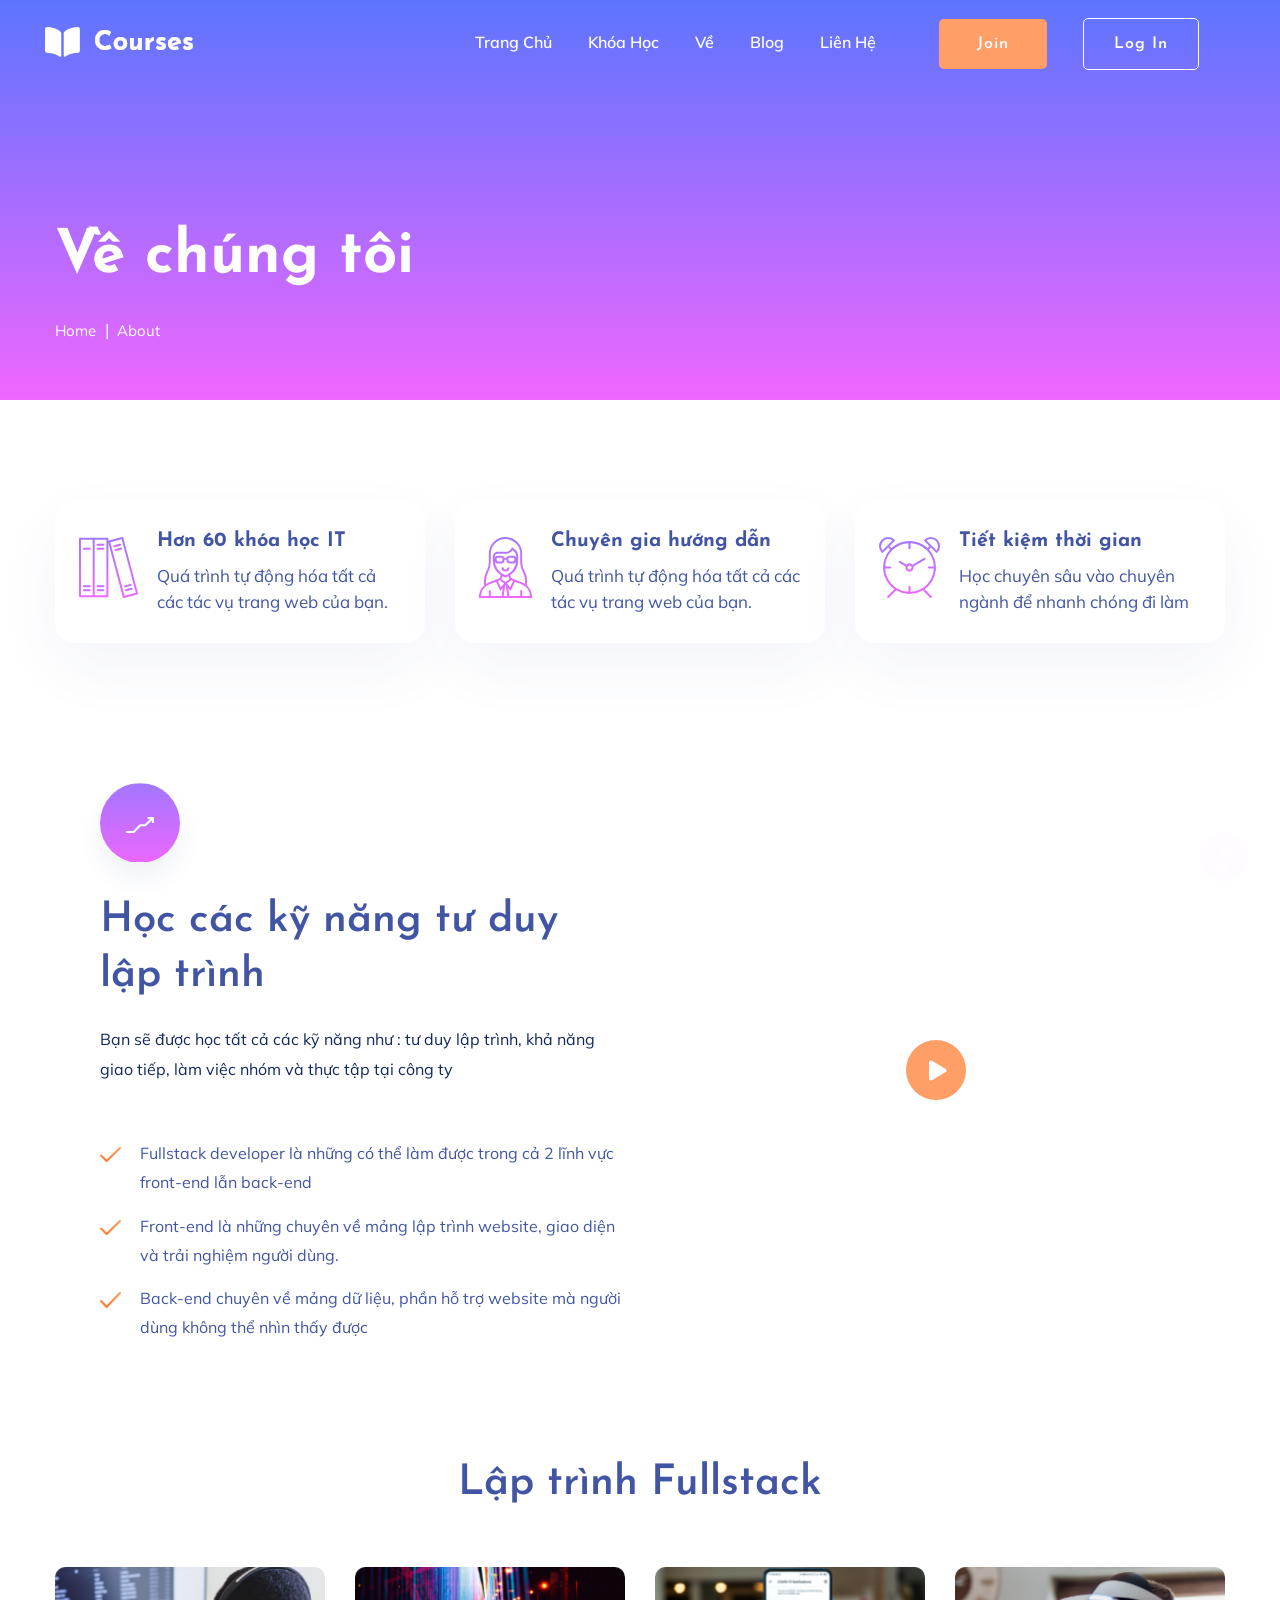
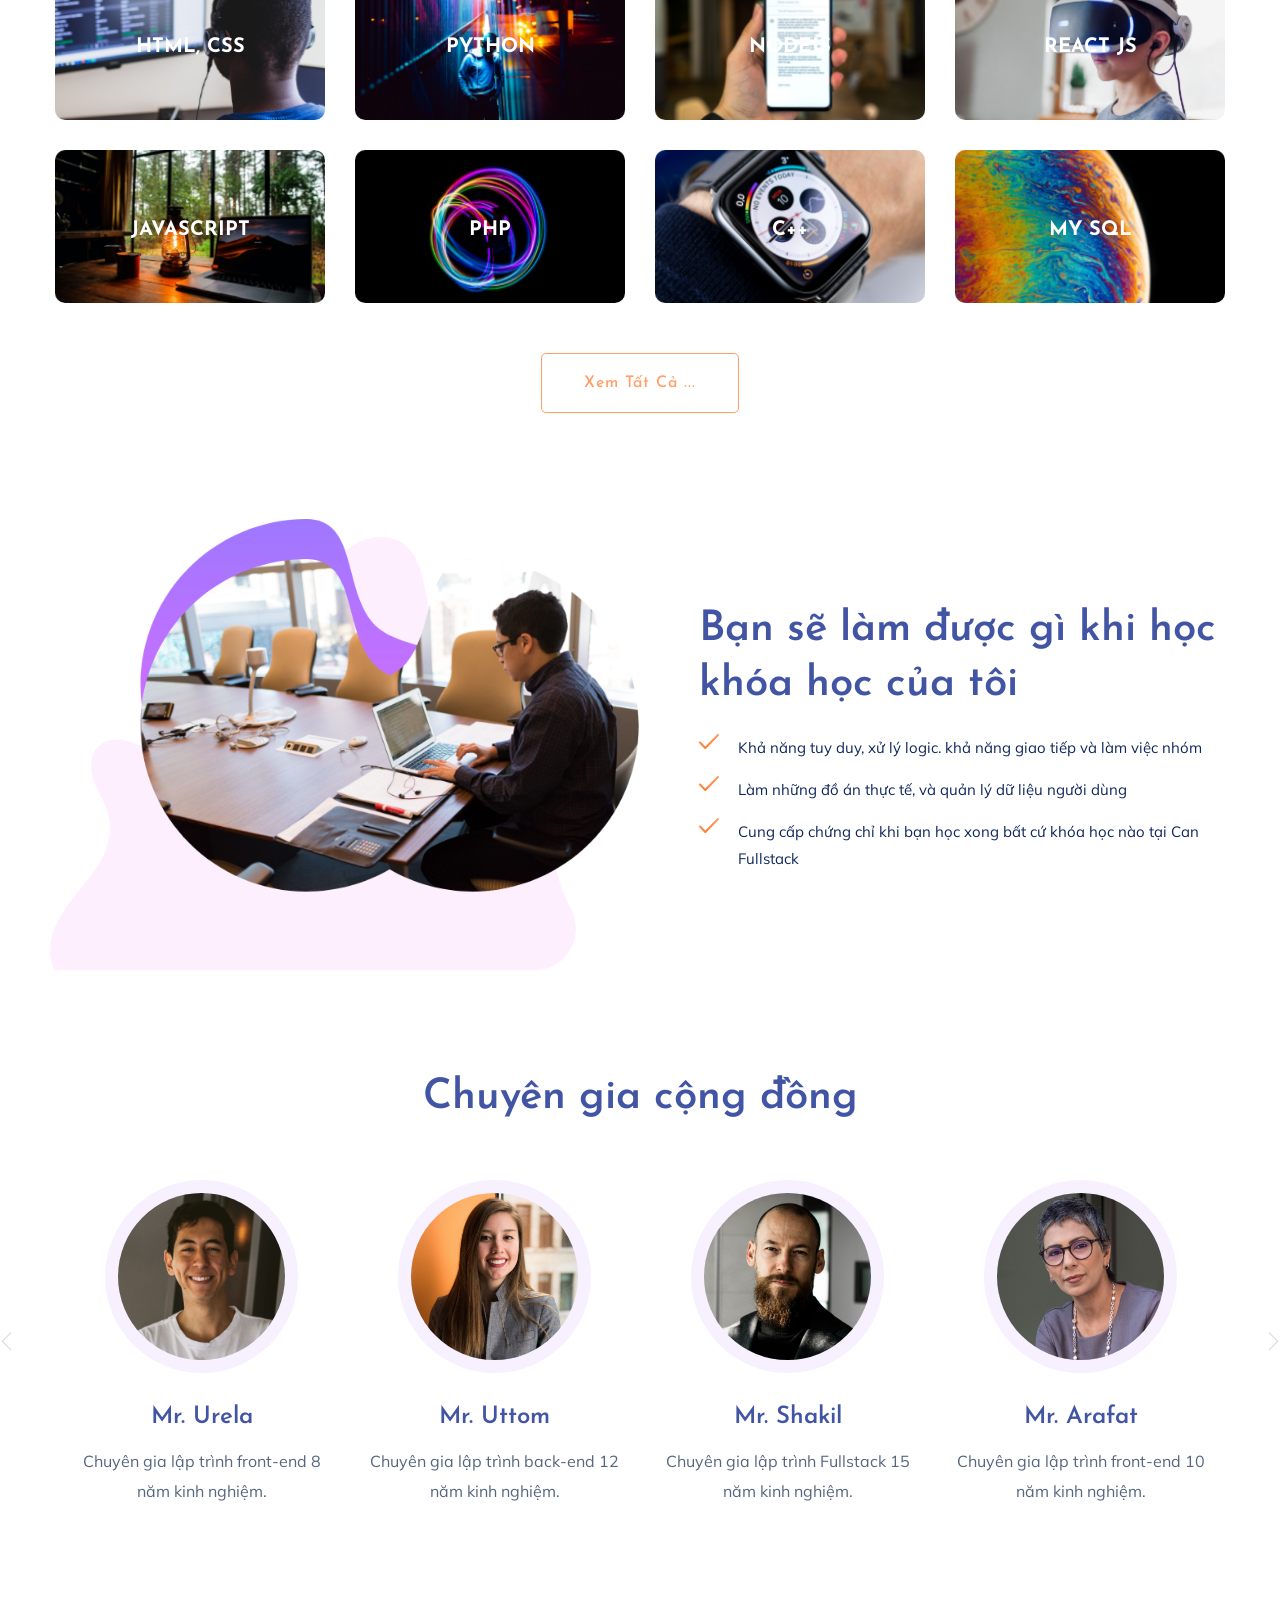
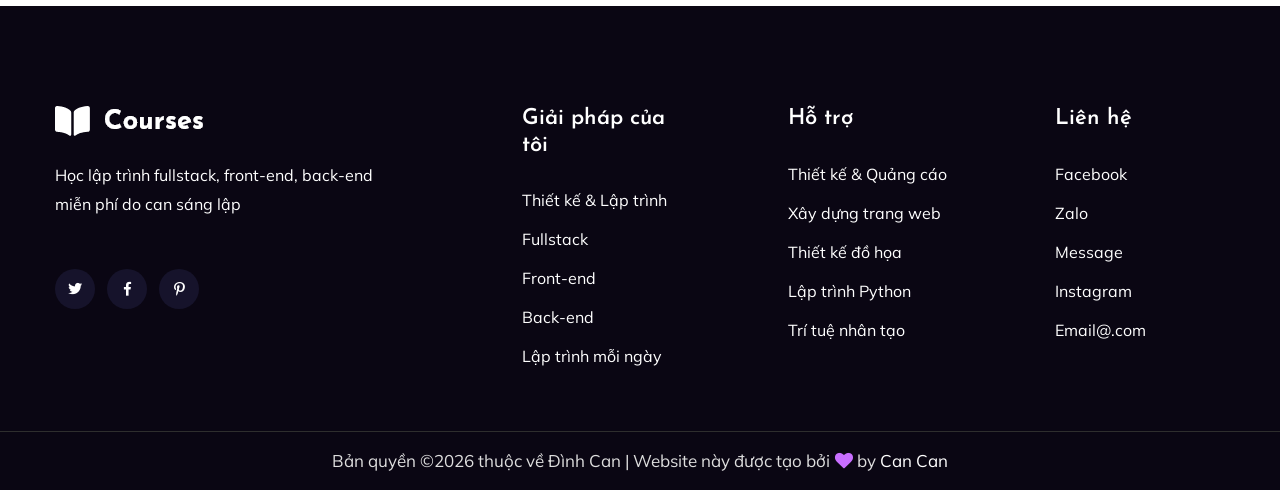
==== commit 1ddd1e70: "new" ====
--- a/about.html
+++ b/about.html
@@ -60,11 +60,6 @@
                                         <ul id="navigation">                                                                                          
                                             <li class="active" ><a href="index.html">Trang chủ</a></li>
                                             <li><a href="courses.html">Khóa học</a>
-                                                <ul class="submenu">
-                                                    <li><a href="blog.html">Lập trình web</a></li>
-                                                    <li><a href="blog_details.html">Cơ sở dữ liệu</a></li>
-                                                    <li><a href="elements.html">Can đẹp chai</a></li>
-                                                </ul>
                                             </li>
                                             <li><a href="about.html">Về</a></li>
                                             <li><a href="#">Blog</a>
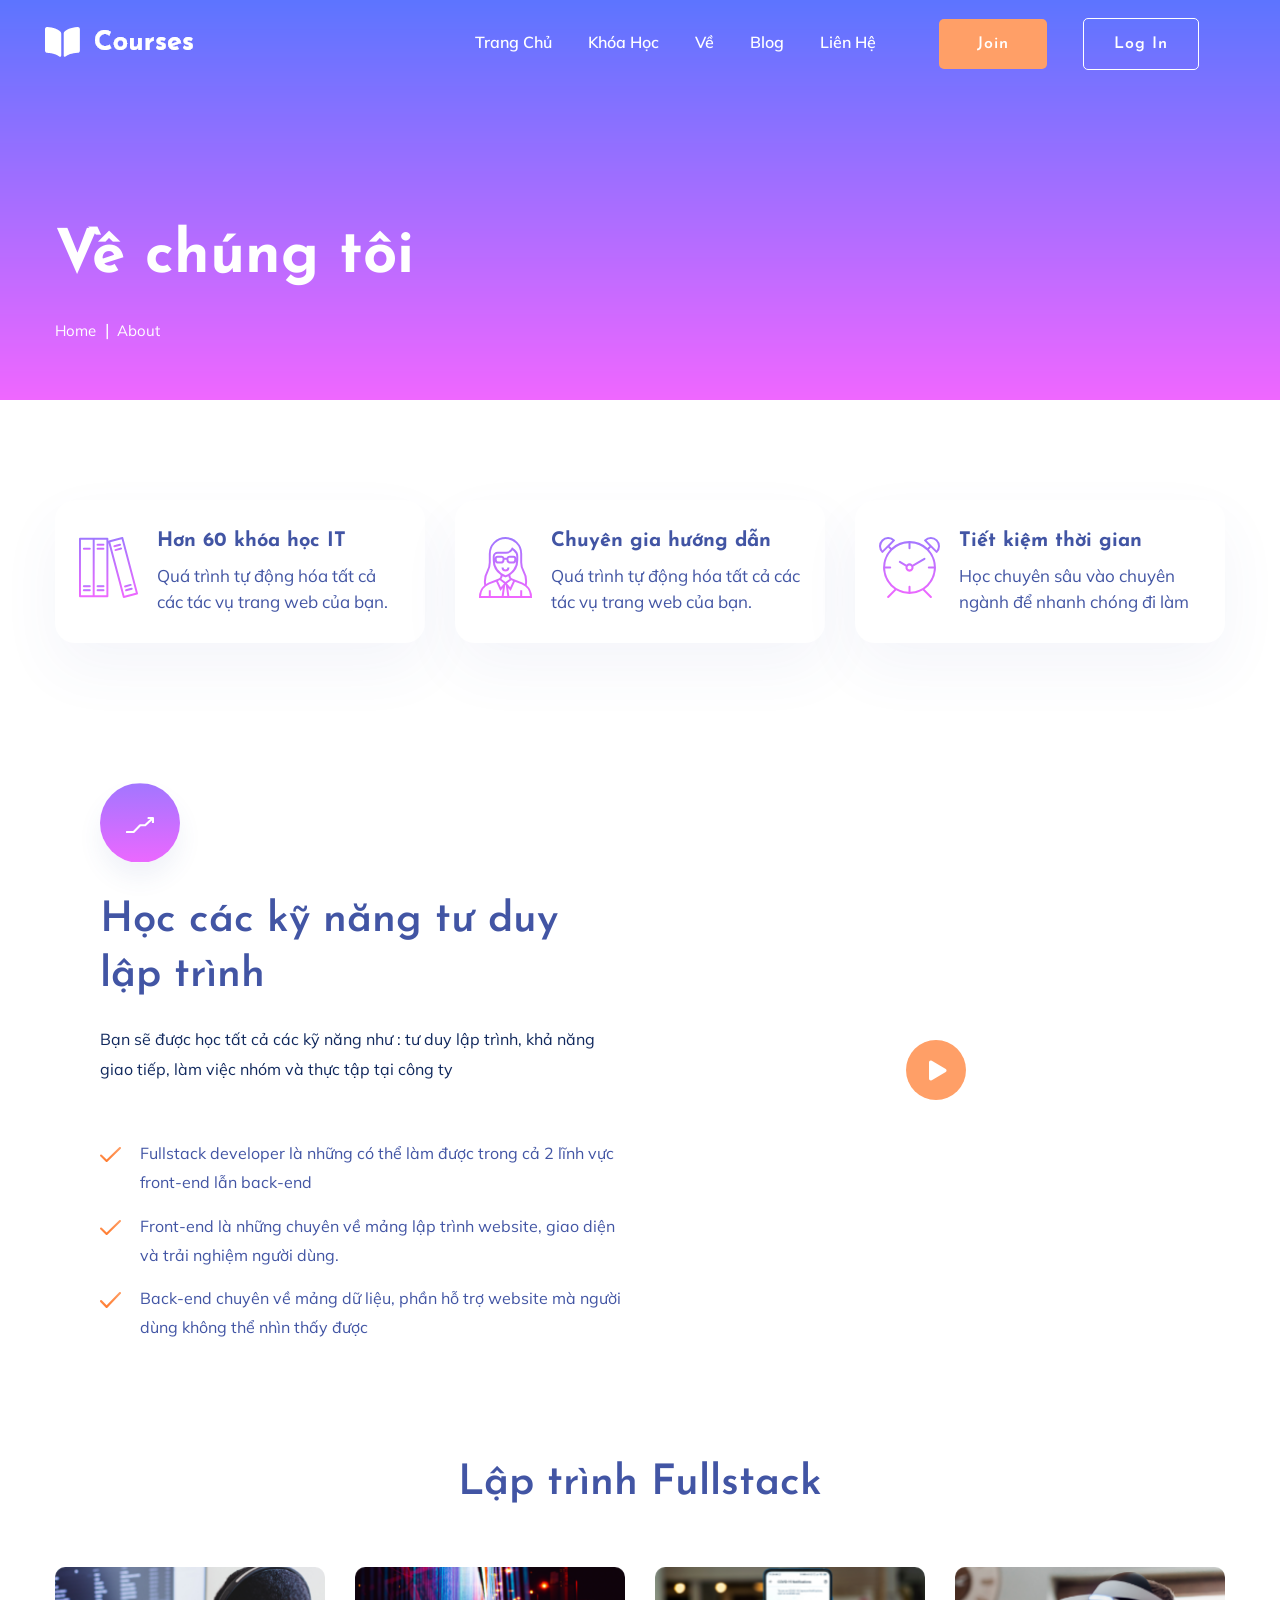
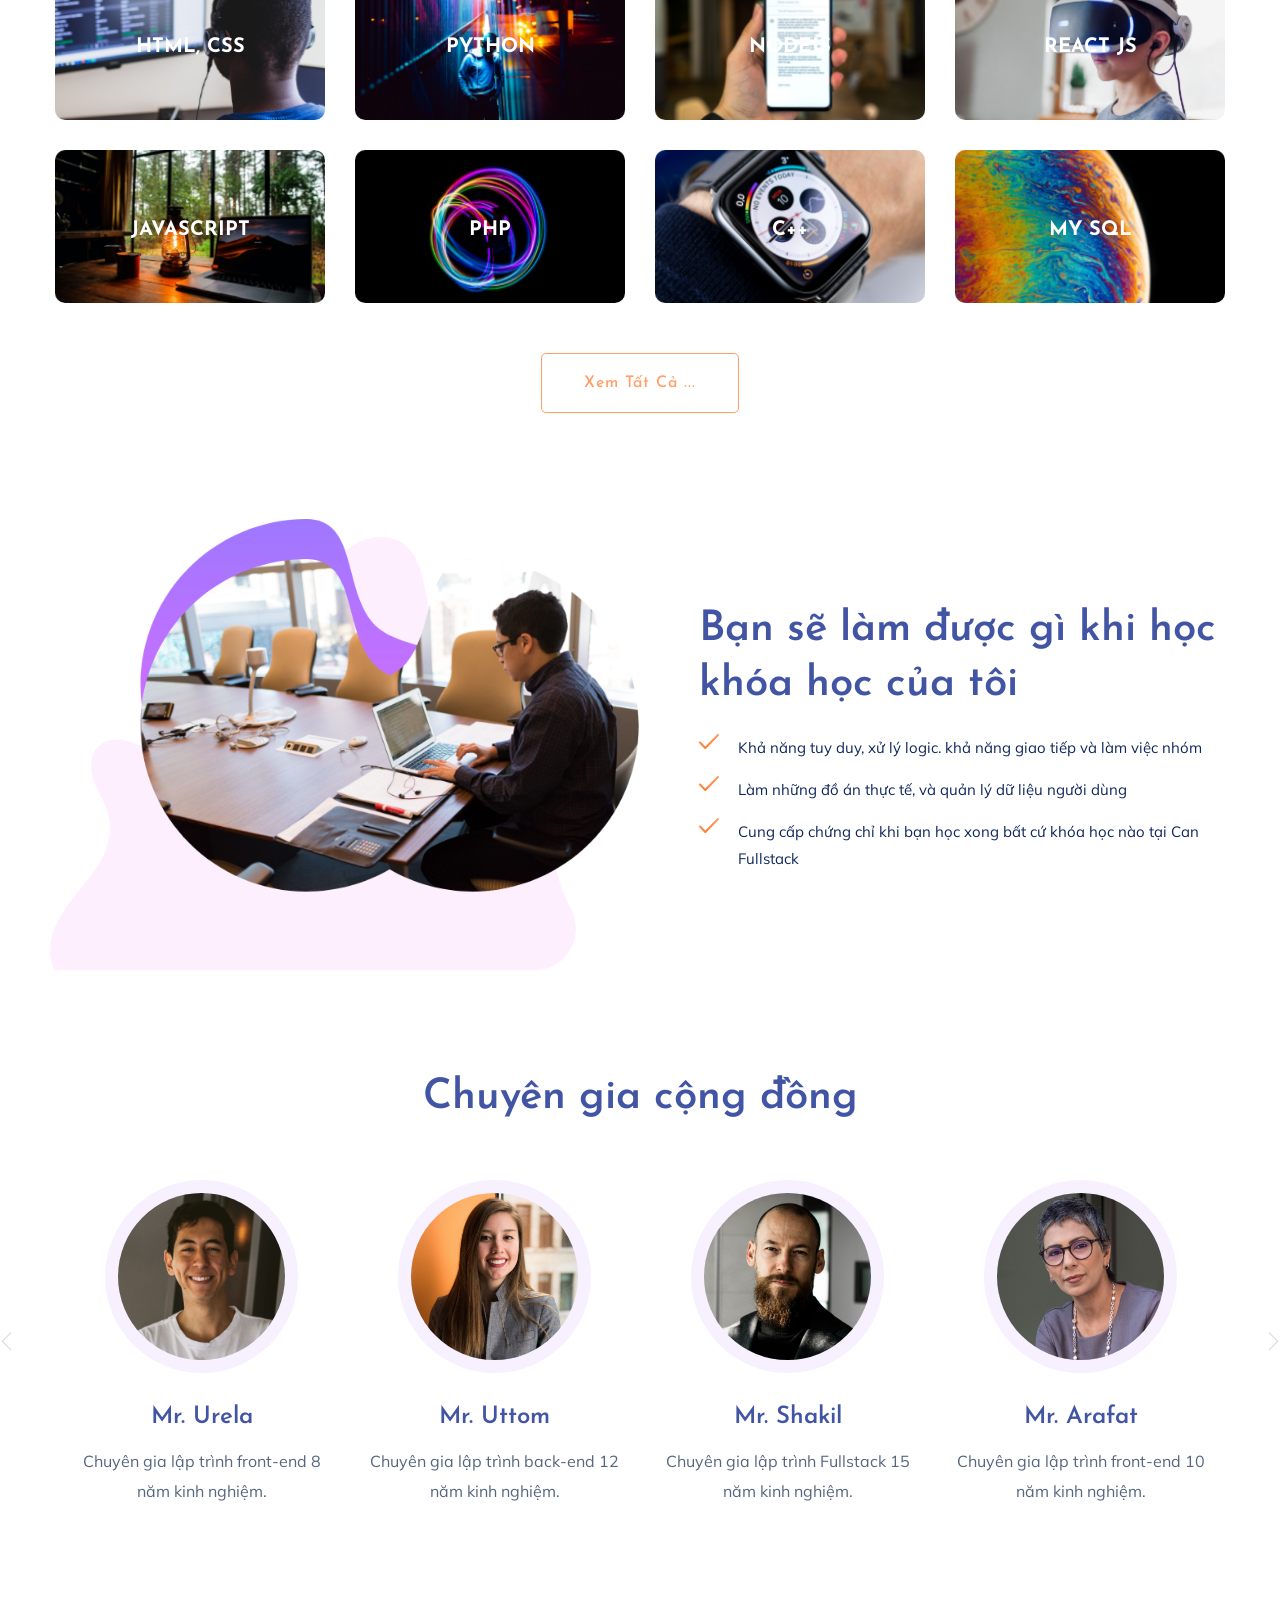
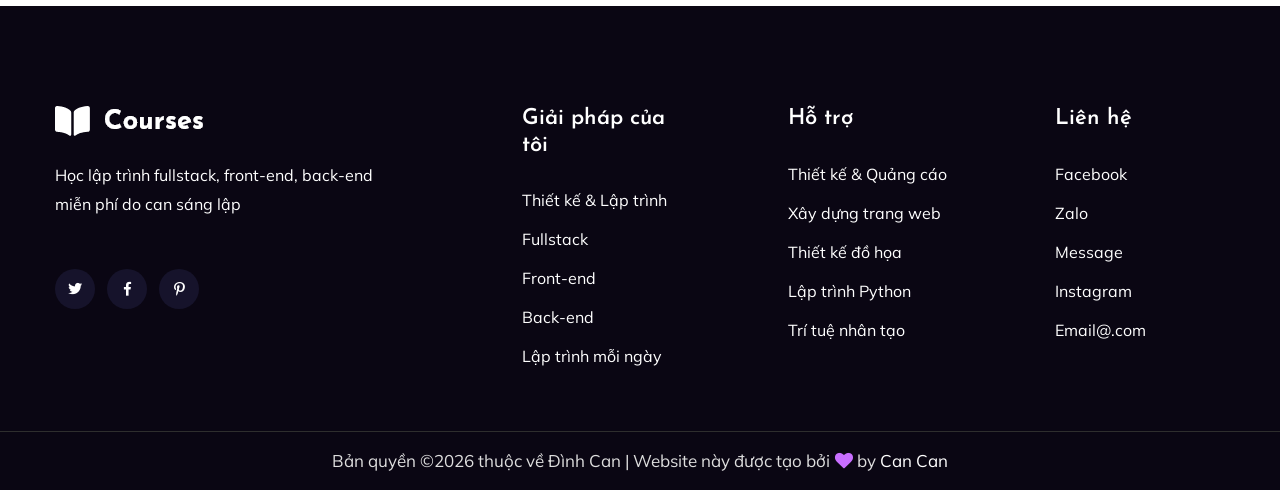
==== commit 610d8021: "newfile" ====
--- a/about.html
+++ b/about.html
@@ -71,8 +71,8 @@
                                             </li>
                                             <li><a href="contact.html">Liên hệ</a></li>
                                             <!-- Button -->
-                                            <li class="button-header margin-left "><a href="dangki.html" class="btn">Join</a></li>
-                                            <li class="button-header"><a href="Loggin.html" class="btn btn3">Log in</a></li>
+                                            <li class="button-header margin-left "><a href="indexpf.html" class="btn">Join</a></li>
+                                            <li class="button-header"><a href="indexlg.html" class="btn btn3">Log in</a></li>
                                         </ul>
                                     </nav>
                                 </div>
--- a/assets/css/style.css
+++ b/assets/css/style.css
@@ -1 +1 @@
-@import url("https://fonts.googleapis.com/css2?family=Josefin+Sans:wght@300;400;500;600;700&family=Mulish:wght@400;500;600;700&display=swap");.white-bg{background:#ffffff}.gray-bg{background:#f5f5f5}.gray-bg{background:#f7f7fd}.white-bg{background:#fff}.black-bg{background:#16161a}.theme-bg{background:#C86FFF}.brand-bg{background:#f1f4fa}.testimonial-bg{background:#f9fafc}.white-color{color:#fff}.black-color{color:#16161a}.theme-color{color:#C86FFF}.boxed-btn{background:#fff;color:#C86FFF !important;display:inline-block;padding:18px 44px;font-family:"Josefin Sans",sans-serif;font-size:14px;font-weight:400;border:0;border:1px solid #C86FFF;letter-spacing:3px;text-align:center;color:#C86FFF;text-transform:uppercase;cursor:pointer}.boxed-btn:hover{background:#C86FFF;color:#fff !important;border:1px solid #C86FFF}.boxed-btn:focus{outline:none}.boxed-btn.large-width{width:220px}[data-overlay]{position:relative;background-size:cover;background-repeat:no-repeat;background-position:center center}[data-overlay]::before{position:absolute;left:0;top:0;right:0;bottom:0;content:""}[data-opacity="1"]::before{opacity:0.1}[data-opacity="2"]::before{opacity:0.2}[data-opacity="3"]::before{opacity:0.3}[data-opacity="4"]::before{opacity:0.4}[data-opacity="5"]::before{opacity:0.5}[data-opacity="6"]::before{opacity:0.6}[data-opacity="7"]::before{opacity:0.7}[data-opacity="8"]::before{opacity:0.8}[data-opacity="9"]::before{opacity:0.9}body{font-family:"Mulish",sans-serif;font-weight:normal;font-style:normal;font-size:16px}h1,h2,h3,h4,h5,h6{font-family:"Josefin Sans",sans-serif;color:#4255A4;margin-top:0px;font-style:normal;font-weight:400;text-transform:normal}p{font-family:"Mulish",sans-serif;color:#10285d;font-size:16px;line-height:30px;margin-bottom:15px;font-weight:normal}.bg-img-1{background-image:url(../img/slider/slider-img-1.jpg)}.bg-img-2{background-image:url(../img/background-img/bg-img-2.jpg)}.cta-bg-1{background-image:url(../img/background-img/bg-img-3.jpg)}.img{max-width:100%;-webkit-transition:.3s;-moz-transition:.3s;-o-transition:.3s;transition:.3s}.f-left{float:left}.f-right{float:right}.fix{overflow:hidden}.clear{clear:both}a,.button{-webkit-transition:.3s;-moz-transition:.3s;-o-transition:.3s;transition:.3s}a:focus,.button:focus{text-decoration:none;outline:none}a{color:#635c5c}a:hover{color:#fff}a:focus,a:hover,.portfolio-cat a:hover,.footer -menu li a:hover{text-decoration:none}a,button{color:#fff;outline:medium none}button:focus,input:focus,input:focus,textarea,textarea:focus{outline:0}.uppercase{text-transform:uppercase}input:focus::-moz-placeholder{opacity:0;-webkit-transition:.4s;-o-transition:.4s;transition:.4s}.capitalize{text-transform:capitalize}h1 a,h2 a,h3 a,h4 a,h5 a,h6 a{color:inherit}ul{margin:0px;padding:0px}li{list-style:none}hr{border-bottom:1px solid #eceff8;border-top:0 none;margin:30px 0;padding:0}.overlay1{position:relative;z-index:1}.overlay1::before{position:absolute;content:"";background-color:rgba(0,1,2,0.5);width:100%;height:100%;left:0;top:0;bottom:0;right:0;z-index:0;background-repeat:no-repeat;border-radius:10px 10px 0 0}.section-padding{padding-top:120px;padding-bottom:120px}.separator{border-top:1px solid #f2f2f2}.mb-90{margin-bottom:90px}@media (max-width: 767px){.mb-90{margin-bottom:30px}}@media (min-width: 768px) and (max-width: 991px){.mb-90{margin-bottom:45px}}.owl-carousel .owl-nav div{background:rgba(255,255,255,0.8) none repeat scroll 0 0;height:40px;left:20px;line-height:40px;font-size:22px;color:#646464;opacity:1;visibility:visible;position:absolute;text-align:center;top:50%;transform:translateY(-50%);transition:all 0.3s ease 0s;width:40px}.owl-carousel .owl-nav div.owl-next{left:auto;right:-30px}.owl-carousel .owl-nav div.owl-next i{position:relative;right:0;top:1px}.owl-carousel .owl-nav div.owl-prev i{position:relative;right:1px;top:0px}.owl-carousel:hover .owl-nav div{opacity:1;visibility:visible}.owl-carousel:hover .owl-nav div:hover{color:#fff;background:#ff3500}.btn{background:#FF9F67;font-family:"Josefin Sans",sans-serif;text-transform:capitalize;padding:25px 38px !important;color:#fff;cursor:pointer;display:inline-blockc !important;font-size:16px;font-weight:600;border-radius:5px;line-height:1;-moz-user-select:none;letter-spacing:1px;line-height:0;margin-bottom:0;cursor:pointer;transition:color 0.4s linear;position:relative;z-index:1;border:0;overflow:hidden;margin:0;display:inline-block !important}.btn::before{content:"";position:absolute;left:0;top:0;width:101%;height:101%;background:#AE59FF;z-index:1;border-radius:5px;transition:transform 0.5s;transition-timing-function:ease;transform-origin:0 0;transition-timing-function:cubic-bezier(0.5, 1.6, 0.4, 0.7);transform:scaleX(0);border-radius:0px}.btn:hover{background-position:right}.btn:hover::before{transform:scaleX(1);color:#fff !important;z-index:-1}.btn:hover.btn3{background-position:right;border:1px solid transparent}.btn.btn3{background:none;border:1px solid #fff;margin-left:20px;color:#fff;padding:25px 30px !important}.btn.btn3::before{border:1px solid transparent;background:transparent}.btn.btn3:hover::before{background:#FF9F67;border:1px solid transparent}@media only screen and (min-width: 768px) and (max-width: 991px){.btn.btn3{margin-left:0px !important}}@media only screen and (min-width: 576px) and (max-width: 767px){.btn.btn3{margin-left:0px !important}}@media (max-width: 575px){.btn.btn3{margin-left:0px !important}}.btn.focus,.btn:focus{outline:0;box-shadow:none}.about-btn{padding:19px 97px 19px 20px}.header-btn{padding:30px 57px}.hero-btn{padding:30px 29px}.white-btn{padding:30px 39px;background:#fff;color:#072366 !important}.white-btn::before{background:#C86FFF;color:#fff !important}.black-btn{padding:14px 35px;background:#000}.black-btn::before{background:#331391}.cal-btn i{color:#09cc7f !important;font-size:31px;font-weight:300;margin-right:10px}.cal-btn>p{color:#072366 !important;font-weight:700;font-size:16px;display:inline-block;margin:0 !important;position:relative;top:-7px}.submit-btn2{background:#FF9F67;width:100%;height:60px;padding:10px 20px;border:0;color:#fff;text-transform:capitalize;cursor:pointer;font-size:16px;border-radius:0px}.btn2{padding:15px 65px 20px 31px;text-transform:capitalize;border-radius:0px;cursor:pointer;color:#FF3514;display:inline-block;font-size:16px;box-shadow:0px 7px 21px 0px rgba(0,0,0,0.12);border:1px solid #FF3514;background:none}.border-btn{border:1px solid #FF9F67;color:#FF9F67;font-family:"Josefin Sans",sans-serif;background:none;border-radius:5px;text-transform:capitalize;padding:17px 42px;-moz-user-select:none;cursor:pointer;display:inline-block;font-size:16px;font-weight:500;letter-spacing:1px;margin-bottom:0;position:relative;transition:color 0.4s linear;position:relative;overflow:hidden;margin:0}.border-btn i{font-size:16px;margin-right:10px;color:#C86FFF;-webkit-transition:.3s;-moz-transition:.3s;-o-transition:.3s;transition:.3s}.border-btn::before{border:1px solid transparent;content:"";position:absolute;left:0;top:0;width:101%;height:101%;background:#FF9F67;z-index:-1;transition:transform 0.5s;transition-timing-function:ease;transform-origin:0 0;transition-timing-function:cubic-bezier(0.5, 1.6, 0.4, 0.7);transform:scaleY(0);border-radius:0}.border-btn:hover::before{transform:scaleY(1);border:1px solid transparent;color:#fff}.border-btn.border-btn2{width:100%;text-align:center;border:1px solid #E2E4FF;color:#4255A4}.border-btn.border-btn2:hover{color:#fff}.border-btn2{width:100%}.section-over1{position:relative;z-index:1}.section-over1::before{position:absolute;content:"";background-color:rgba(6,7,6,0.6);width:100%;height:100%;left:0;top:0;bottom:0;right:0;z-index:-1;background-repeat:no-repeat}.breadcrumb>.active{color:#888}#scrollUp,#back-top{background:#C86FFF;height:50px;width:50px;right:31px;bottom:18px;position:fixed;color:#fff;font-size:20px;text-align:center;border-radius:50%;line-height:48px;border:2px solid transparent;box-shadow:0 0 10px 3px rgba(108,98,98,0.2)}@media (max-width: 575px){#scrollUp,#back-top{right:16px}}#scrollUp a i,#back-top a i{display:block;line-height:50px}#scrollUp:hover{color:#fff}.all-btn{color:#C86FFF;text-decoration:underline;font-size:16px}.all-btn:hover{color:#C86FFF;text-decoration:underline;letter-spacing:1px}.sticky-bar{left:0;margin:auto;position:fixed;top:0;width:100%;-webkit-box-shadow:0 10px 15px rgba(25,25,25,0.1);box-shadow:0 10px 15px rgba(25,25,25,0.1);z-index:9999;-webkit-animation:300ms ease-in-out 0s normal none 1 running fadeInDown;animation:300ms ease-in-out 0s normal none 1 running fadeInDown;-webkit-box-shadow:0 10px 15px rgba(25,25,25,0.1);background:#fff}.mt-5{margin-top:5px}.mt-10{margin-top:10px}.mt-15{margin-top:15px}.mt-20{margin-top:20px}.mt-25{margin-top:25px}.mt-30{margin-top:30px}.mt-35{margin-top:35px}.mt-40{margin-top:40px}.mt-45{margin-top:45px}.mt-50{margin-top:50px}.mt-55{margin-top:55px}.mt-60{margin-top:60px}.mt-65{margin-top:65px}.mt-70{margin-top:70px}.mt-75{margin-top:75px}.mt-80{margin-top:80px}.mt-85{margin-top:85px}.mt-90{margin-top:90px}.mt-95{margin-top:95px}.mt-100{margin-top:100px}.mt-105{margin-top:105px}.mt-110{margin-top:110px}.mt-115{margin-top:115px}.mt-120{margin-top:120px}.mt-125{margin-top:125px}.mt-130{margin-top:130px}.mt-135{margin-top:135px}.mt-140{margin-top:140px}.mt-145{margin-top:145px}.mt-150{margin-top:150px}.mt-155{margin-top:155px}.mt-160{margin-top:160px}.mt-165{margin-top:165px}.mt-170{margin-top:170px}.mt-175{margin-top:175px}.mt-180{margin-top:180px}.mt-185{margin-top:185px}.mt-190{margin-top:190px}.mt-195{margin-top:195px}.mt-200{margin-top:200px}.mb-5{margin-bottom:5px}.mb-10{margin-bottom:10px}.mb-15{margin-bottom:15px}.mb-20{margin-bottom:20px}.mb-25{margin-bottom:25px}.mb-30{margin-bottom:30px}.mb-35{margin-bottom:35px}.mb-40{margin-bottom:40px}.mb-45{margin-bottom:45px}.mb-50{margin-bottom:50px}.mb-55{margin-bottom:55px}.mb-60{margin-bottom:60px}.mb-65{margin-bottom:65px}.mb-70{margin-bottom:70px}.mb-75{margin-bottom:75px}.mb-80{margin-bottom:80px}.mb-85{margin-bottom:85px}.mb-90{margin-bottom:90px}.mb-95{margin-bottom:95px}.mb-100{margin-bottom:100px}.mb-105{margin-bottom:105px}.mb-110{margin-bottom:110px}.mb-115{margin-bottom:115px}.mb-120{margin-bottom:120px}.mb-125{margin-bottom:125px}.mb-130{margin-bottom:130px}.mb-135{margin-bottom:135px}.mb-140{margin-bottom:140px}.mb-145{margin-bottom:145px}.mb-150{margin-bottom:150px}.mb-155{margin-bottom:155px}.mb-160{margin-bottom:160px}.mb-165{margin-bottom:165px}.mb-170{margin-bottom:170px}.mb-175{margin-bottom:175px}.mb-180{margin-bottom:180px}.mb-185{margin-bottom:185px}.mb-190{margin-bottom:190px}.mb-195{margin-bottom:195px}.mb-200{margin-bottom:200px}.ml-5{margin-left:5px}.ml-10{margin-left:10px}.ml-15{margin-left:15px}.ml-20{margin-left:20px}.ml-25{margin-left:25px}.ml-30{margin-left:30px}.ml-35{margin-left:35px}.ml-40{margin-left:40px}.ml-45{margin-left:45px}.ml-50{margin-left:50px}.ml-55{margin-left:55px}.ml-60{margin-left:60px}.ml-65{margin-left:65px}.ml-70{margin-left:70px}.ml-75{margin-left:75px}.ml-80{margin-left:80px}.ml-85{margin-left:85px}.ml-90{margin-left:90px}.ml-95{margin-left:95px}.ml-100{margin-left:100px}.ml-105{margin-left:105px}.ml-110{margin-left:110px}.ml-115{margin-left:115px}.ml-120{margin-left:120px}.ml-125{margin-left:125px}.ml-130{margin-left:130px}.ml-135{margin-left:135px}.ml-140{margin-left:140px}.ml-145{margin-left:145px}.ml-150{margin-left:150px}.ml-155{margin-left:155px}.ml-160{margin-left:160px}.ml-165{margin-left:165px}.ml-170{margin-left:170px}.ml-175{margin-left:175px}.ml-180{margin-left:180px}.ml-185{margin-left:185px}.ml-190{margin-left:190px}.ml-195{margin-left:195px}.ml-200{margin-left:200px}.mr-5{margin-right:5px}.mr-10{margin-right:10px}.mr-15{margin-right:15px}.mr-20{margin-right:20px}.mr-25{margin-right:25px}.mr-30{margin-right:30px}.mr-35{margin-right:35px}.mr-40{margin-right:40px}.mr-45{margin-right:45px}.mr-50{margin-right:50px}.mr-55{margin-right:55px}.mr-60{margin-right:60px}.mr-65{margin-right:65px}.mr-70{margin-right:70px}.mr-75{margin-right:75px}.mr-80{margin-right:80px}.mr-85{margin-right:85px}.mr-90{margin-right:90px}.mr-95{margin-right:95px}.mr-100{margin-right:100px}.mr-105{margin-right:105px}.mr-110{margin-right:110px}.mr-115{margin-right:115px}.mr-120{margin-right:120px}.mr-125{margin-right:125px}.mr-130{margin-right:130px}.mr-135{margin-right:135px}.mr-140{margin-right:140px}.mr-145{margin-right:145px}.mr-150{margin-right:150px}.mr-155{margin-right:155px}.mr-160{margin-right:160px}.mr-165{margin-right:165px}.mr-170{margin-right:170px}.mr-175{margin-right:175px}.mr-180{margin-right:180px}.mr-185{margin-right:185px}.mr-190{margin-right:190px}.mr-195{margin-right:195px}.mr-200{margin-right:200px}.pt-5{padding-top:5px}.pt-10{padding-top:10px}.pt-15{padding-top:15px}.pt-20{padding-top:20px}.pt-25{padding-top:25px}.pt-30{padding-top:30px}.pt-35{padding-top:35px}.pt-40{padding-top:40px}.pt-45{padding-top:45px}.pt-50{padding-top:50px}.pt-55{padding-top:55px}.pt-60{padding-top:60px}.pt-65{padding-top:65px}.pt-70{padding-top:70px}.pt-75{padding-top:75px}.pt-80{padding-top:80px}.pt-85{padding-top:85px}.pt-90{padding-top:90px}.pt-95{padding-top:95px}.pt-100{padding-top:100px}.pt-105{padding-top:105px}.pt-110{padding-top:110px}.pt-115{padding-top:115px}.pt-120{padding-top:120px}.pt-125{padding-top:125px}.pt-130{padding-top:130px}.pt-135{padding-top:135px}.pt-140{padding-top:140px}.pt-145{padding-top:145px}.pt-150{padding-top:150px}.pt-155{padding-top:155px}.pt-160{padding-top:160px}.pt-165{padding-top:165px}.pt-170{padding-top:170px}.pt-175{padding-top:175px}.pt-180{padding-top:180px}.pt-185{padding-top:185px}.pt-190{padding-top:190px}.pt-195{padding-top:195px}.pt-200{padding-top:200px}.pt-260{padding-top:260px}.pb-5{padding-bottom:5px}.pb-10{padding-bottom:10px}.pb-15{padding-bottom:15px}.pb-20{padding-bottom:20px}.pb-25{padding-bottom:25px}.pb-30{padding-bottom:30px}.pb-35{padding-bottom:35px}.pb-40{padding-bottom:40px}.pb-45{padding-bottom:45px}.pb-50{padding-bottom:50px}.pb-55{padding-bottom:55px}.pb-60{padding-bottom:60px}.pb-65{padding-bottom:65px}.pb-70{padding-bottom:70px}.pb-75{padding-bottom:75px}.pb-80{padding-bottom:80px}.pb-85{padding-bottom:85px}.pb-90{padding-bottom:90px}.pb-95{padding-bottom:95px}.pb-100{padding-bottom:100px}.pb-105{padding-bottom:105px}.pb-110{padding-bottom:110px}.pb-115{padding-bottom:115px}.pb-120{padding-bottom:120px}.pb-125{padding-bottom:125px}.pb-130{padding-bottom:130px}.pb-135{padding-bottom:135px}.pb-140{padding-bottom:140px}.pb-145{padding-bottom:145px}.pb-150{padding-bottom:150px}.pb-155{padding-bottom:155px}.pb-160{padding-bottom:160px}.pb-165{padding-bottom:165px}.pb-170{padding-bottom:170px}.pb-175{padding-bottom:175px}.pb-180{padding-bottom:180px}.pb-185{padding-bottom:185px}.pb-190{padding-bottom:190px}.pb-195{padding-bottom:195px}.pb-200{padding-bottom:200px}.pl-5{padding-left:5px}.pl-10{padding-left:10px}.pl-15{padding-left:15px}.pl-20{padding-left:20px}.pl-25{padding-left:25px}.pl-30{padding-left:30px}.pl-35{padding-left:35px}.pl-40{padding-left:40px}.pl-45{padding-left:45px}.pl-50{padding-left:50px}.pl-55{padding-left:55px}.pl-60{padding-left:60px}.pl-65{padding-left:65px}.pl-70{padding-left:70px}.pl-75{padding-left:75px}.pl-80{padding-left:80px}.pl-85{padding-left:85px}.pl-90{padding-left:90px}.pl-95{padding-left:95px}.pl-100{padding-left:100px}.pl-105{padding-left:105px}.pl-110{padding-left:110px}.pl-115{padding-left:115px}.pl-120{padding-left:120px}.pl-125{padding-left:125px}.pl-130{padding-left:130px}.pl-135{padding-left:135px}.pl-140{padding-left:140px}.pl-145{padding-left:145px}.pl-150{padding-left:150px}.pl-155{padding-left:155px}.pl-160{padding-left:160px}.pl-165{padding-left:165px}.pl-170{padding-left:170px}.pl-175{padding-left:175px}.pl-180{padding-left:180px}.pl-185{padding-left:185px}.pl-190{padding-left:190px}.pl-195{padding-left:195px}.pl-200{padding-left:200px}.pr-5{padding-right:5px}.pr-10{padding-right:10px}.pr-15{padding-right:15px}.pr-20{padding-right:20px}.pr-25{padding-right:25px}.pr-30{padding-right:30px}.pr-35{padding-right:35px}.pr-40{padding-right:40px}.pr-45{padding-right:45px}.pr-50{padding-right:50px}.pr-55{padding-right:55px}.pr-60{padding-right:60px}.pr-65{padding-right:65px}.pr-70{padding-right:70px}.pr-75{padding-right:75px}.pr-80{padding-right:80px}.pr-85{padding-right:85px}.pr-90{padding-right:90px}.pr-95{padding-right:95px}.pr-100{padding-right:100px}.pr-105{padding-right:105px}.pr-110{padding-right:110px}.pr-115{padding-right:115px}.pr-120{padding-right:120px}.pr-125{padding-right:125px}.pr-130{padding-right:130px}.pr-135{padding-right:135px}.pr-140{padding-right:140px}.pr-145{padding-right:145px}.pr-150{padding-right:150px}.pr-155{padding-right:155px}.pr-160{padding-right:160px}.pr-165{padding-right:165px}.pr-170{padding-right:170px}.pr-175{padding-right:175px}.pr-180{padding-right:180px}.pr-185{padding-right:185px}.pr-190{padding-right:190px}.pr-195{padding-right:195px}.pr-200{padding-right:200px}.bounce-animate{animation-name:float-bob;animation-duration:2s;animation-iteration-count:infinite;-moz-animation-name:float-bob;-moz-animation-duration:2s;-moz-animation-iteration-count:infinite;-moz-animation-timing-function:linear;-ms-animation-name:float-bob;-ms-animation-duration:2s;-ms-animation-iteration-count:infinite;-ms-animation-timing-function:linear;-o-animation-name:float-bob;-o-animation-duration:2s;-o-animation-iteration-count:infinite;-o-animation-timing-function:linear}@-webkit-keyframes float-bob{0%{-webkit-transform:translateY(-20px);transform:translateY(-20px)}50%{-webkit-transform:translateY(-10px);transform:translateY(-10px)}100%{-webkit-transform:translateY(-20px);transform:translateY(-20px)}}.heartbeat{animation:heartbeat 1s infinite alternate}@-webkit-keyframes heartbeat{to{-webkit-transform:scale(1.03);transform:scale(1.03)}}.rotateme{-webkit-animation-name:rotateme;animation-name:rotateme;-webkit-animation-duration:30s;animation-duration:30s;-webkit-animation-iteration-count:infinite;animation-iteration-count:infinite;-webkit-animation-timing-function:linear;animation-timing-function:linear}@keyframes rotateme{from{-webkit-transform:rotate(0deg);transform:rotate(0deg)}to{-webkit-transform:rotate(360deg);transform:rotate(360deg)}}@-webkit-keyframes rotateme{from{-webkit-transform:rotate(0deg)}to{-webkit-transform:rotate(360deg)}}.preloader{background-color:#f7f7f7;width:100%;height:100%;position:fixed;top:0;left:0;right:0;bottom:0;z-index:999999;-webkit-transition:.6s;-o-transition:.6s;transition:.6s;margin:0 auto}.preloader .preloader-circle{width:100px;height:100px;position:relative;border-style:solid;border-width:1px;border-top-color:#C86FFF;border-bottom-color:transparent;border-left-color:transparent;border-right-color:transparent;z-index:10;border-radius:50%;-webkit-box-shadow:0 1px 5px 0 rgba(35,181,185,0.15);box-shadow:0 1px 5px 0 rgba(35,181,185,0.15);background-color:#fff;-webkit-animation:zoom 2000ms infinite ease;animation:zoom 2000ms infinite ease;-webkit-transition:.6s;-o-transition:.6s;transition:.6s}.preloader .preloader-circle2{border-top-color:#0078ff}.preloader .preloader-img{position:absolute;top:50%;z-index:200;left:0;right:0;margin:0 auto;text-align:center;display:inline-block;-webkit-transform:translateY(-50%);-ms-transform:translateY(-50%);transform:translateY(-50%);padding-top:6px;-webkit-transition:.6s;-o-transition:.6s;transition:.6s}.preloader .preloader-img img{max-width:55px}.preloader .pere-text strong{font-weight:800;color:#dca73a;text-transform:uppercase}@-webkit-keyframes zoom{0%{-webkit-transform:rotate(0deg);transform:rotate(0deg);-webkit-transition:.6s;-o-transition:.6s;transition:.6s}100%{-webkit-transform:rotate(360deg);transform:rotate(360deg);-webkit-transition:.6s;-o-transition:.6s;transition:.6s}}@keyframes zoom{0%{-webkit-transform:rotate(0deg);transform:rotate(0deg);-webkit-transition:.6s;-o-transition:.6s;transition:.6s}100%{-webkit-transform:rotate(360deg);transform:rotate(360deg);-webkit-transition:.6s;-o-transition:.6s;transition:.6s}}.slick-initialized .slick-slide{outline:0}.section-padding2{padding-top:200px;padding-bottom:200px}@media only screen and (min-width: 1200px) and (max-width: 1600px){.section-padding2{padding-top:200px;padding-bottom:200px}}@media only screen and (min-width: 992px) and (max-width: 1199px){.section-padding2{padding-top:200px;padding-bottom:200px}}@media only screen and (min-width: 768px) and (max-width: 991px){.section-padding2{padding-top:100px;padding-bottom:100px}}@media only screen and (min-width: 576px) and (max-width: 767px){.section-padding2{padding-top:70px;padding-bottom:70px}}@media (max-width: 575px){.section-padding2{padding-top:70px;padding-bottom:70px}}.pb-bottom{padding-bottom:100px}@media only screen and (min-width: 768px) and (max-width: 991px){.pb-bottom{padding-bottom:50px}}@media only screen and (min-width: 576px) and (max-width: 767px){.pb-bottom{padding-bottom:10px}}@media (max-width: 575px){.pb-bottom{padding-bottom:10px}}.pb-top{padding-top:100px}@media only screen and (min-width: 768px) and (max-width: 991px){.pb-top{padding-top:70px}}@media only screen and (min-width: 576px) and (max-width: 767px){.pb-top{padding-top:70px}}@media (max-width: 575px){.pb-top{padding-top:70px}}.w-padding2{padding:51px 33px;box-shadow:0 20px 40px rgba(29,37,71,0.04)}@media (max-width: 575px){.w-padding2{padding:31px 13px}}.testimonial-padding{padding-top:190px;padding-bottom:170px}@media only screen and (min-width: 992px) and (max-width: 1199px){.testimonial-padding{padding-top:190px;padding-bottom:170px}}@media only screen and (min-width: 768px) and (max-width: 991px){.testimonial-padding{padding-top:70px;padding-bottom:60px}}@media only screen and (min-width: 576px) and (max-width: 767px){.testimonial-padding{padding-top:60px;padding-bottom:40px}}@media (max-width: 575px){.testimonial-padding{padding-top:60px;padding-bottom:40px}}.w-padding{padding-top:100px;padding-bottom:95px}@media only screen and (min-width: 576px) and (max-width: 767px){.w-padding{padding-top:70px;padding-bottom:70px}}@media (max-width: 575px){.w-padding{padding-top:70px;padding-bottom:70px}}.section-padding30{padding-top:195px;padding-bottom:180px}@media only screen and (min-width: 992px) and (max-width: 1199px){.section-padding30{padding-top:150px;padding-bottom:140px}}@media only screen and (min-width: 768px) and (max-width: 991px){.section-padding30{padding-top:100px;padding-bottom:70px}}@media only screen and (min-width: 576px) and (max-width: 767px){.section-padding30{padding-top:65px;padding-bottom:70px}}@media (max-width: 575px){.section-padding30{padding-top:65px;padding-bottom:70px}}.section-padding40{padding-top:100px;padding-bottom:100px}@media only screen and (min-width: 768px) and (max-width: 991px){.section-padding40{padding-top:70px;padding-bottom:70px}}@media only screen and (min-width: 576px) and (max-width: 767px){.section-padding40{padding-top:60px;padding-bottom:60px}}@media (max-width: 575px){.section-padding40{padding-top:60px;padding-bottom:60px}}.pb-padding{padding-bottom:100px}@media only screen and (min-width: 768px) and (max-width: 991px){.pb-padding{padding-bottom:100px}}@media only screen and (min-width: 576px) and (max-width: 767px){.pb-padding{padding-bottom:60px}}@media (max-width: 575px){.pb-padding{padding-bottom:60px}}.pt-padding{padding-top:140px}@media only screen and (min-width: 768px) and (max-width: 991px){.pt-padding{padding-top:140px}}@media only screen and (min-width: 576px) and (max-width: 767px){.pt-padding{padding-top:70px}}@media (max-width: 575px){.pt-padding{padding-top:70px}}.services-padding{padding-top:145px;padding-bottom:170px}@media only screen and (min-width: 992px) and (max-width: 1199px){.services-padding{padding-top:145px;padding-bottom:170px}}@media only screen and (min-width: 768px) and (max-width: 991px){.services-padding{padding-top:100px;padding-bottom:70px}}@media only screen and (min-width: 576px) and (max-width: 767px){.services-padding{padding-top:65px;padding-bottom:70px}}@media (max-width: 575px){.services-padding{padding-top:65px;padding-bottom:70px}}.section-paddingt30{padding-top:195px;padding-bottom:90px}@media only screen and (min-width: 992px) and (max-width: 1199px){.section-paddingt30{padding-top:150px;padding-bottom:90px}}@media only screen and (min-width: 768px) and (max-width: 991px){.section-paddingt30{padding-top:100px;padding-bottom:40px}}@media only screen and (min-width: 576px) and (max-width: 767px){.section-paddingt30{padding-top:65px;padding-bottom:10px}}@media (max-width: 575px){.section-paddingt30{padding-top:65px;padding-bottom:10px}}.section-padding3{padding-top:150px;padding-bottom:0}@media only screen and (min-width: 992px) and (max-width: 1199px){.section-padding3{padding-top:150px;padding-bottom:0}}@media only screen and (min-width: 768px) and (max-width: 991px){.section-padding3{padding-top:60px;padding-bottom:0}}@media only screen and (min-width: 576px) and (max-width: 767px){.section-padding3{padding-top:60px;padding-bottom:0}}@media (max-width: 575px){.section-padding3{padding-top:60px;padding-bottom:0}}.footer-padding{padding-top:100px;padding-bottom:13px}@media only screen and (min-width: 576px) and (max-width: 767px){.footer-padding{padding-top:70px;padding-bottom:0}}@media (max-width: 575px){.footer-padding{padding-top:70px;padding-bottom:0}}@media (max-width: 575px){.section-tittle{margin-bottom:50px}}@media only screen and (min-width: 576px) and (max-width: 767px){.section-tittle{margin-bottom:50px}}.section-tittle h2{font-size:42px;display:block;font-weight:600;line-height:1.3;margin-bottom:21px}@media only screen and (min-width: 992px) and (max-width: 1199px){.section-tittle h2{font-size:41px}}@media only screen and (min-width: 576px) and (max-width: 767px){.section-tittle h2{font-size:31px}}@media (max-width: 575px){.section-tittle h2{font-size:27px}}@media (max-width: 575px){.small-section-tittle{margin-bottom:50px;text-align:left !important}}@media only screen and (min-width: 576px) and (max-width: 767px){.small-section-tittle{margin-bottom:50px}}.small-section-tittle span{font-size:18px;font-weight:700;margin-bottom:22px;color:#C86FFF;text-transform:capitalize;display:inline-block;letter-spacing:0.05em}@media (max-width: 575px){.small-section-tittle span{font-size:14px;padding-left:0px;text-align:left}}.small-section-tittle h4{color:#28395a;font-size:18px;font-weight:600;line-height:1.2;margin-bottom:20px}.section-bg{background-size:cover;background-repeat:no-repeat;background-position:center center;background-attachment:fixed}.section-bg2{background-size:cover;background-repeat:no-repeat;background-position:center center}.border-bottom{border-bottom:1px solid #ECEBF0}.white-bg{background:#ffffff}.gray-bg{background:#f5f5f5}.gray-bg{background:#f7f7fd}.white-bg{background:#fff}.black-bg{background:#16161a}.theme-bg{background:#C86FFF}.brand-bg{background:#f1f4fa}.testimonial-bg{background:#f9fafc}.white-color{color:#fff}.black-color{color:#16161a}.theme-color{color:#C86FFF}@media only screen and (min-width: 768px) and (max-width: 991px){.header-area{box-shadow:0 10px 15px rgba(25,25,25,0.1)}}@media only screen and (min-width: 576px) and (max-width: 767px){.header-area{box-shadow:0 10px 15px rgba(25,25,25,0.1)}}@media (max-width: 575px){.header-area{box-shadow:0 10px 15px rgba(25,25,25,0.1)}}.header-area .header-top{padding:9px 130px;border-bottom:1px solid #f0f1f2}@media only screen and (min-width: 1200px) and (max-width: 1600px){.header-area .header-top{padding:9px 30px}}@media only screen and (min-width: 992px) and (max-width: 1199px){.header-area .header-top{padding:9px 15px}}@media only screen and (min-width: 768px) and (max-width: 991px){.header-area .header-top{padding:9px 50px}}@media only screen and (min-width: 576px) and (max-width: 767px){.header-area .header-top{padding:9px 20px}}@media (max-width: 575px){.header-area .header-top{padding:9px 0px}}.header-area .header-bottom{padding:0px 130px}@media only screen and (min-width: 1200px) and (max-width: 1600px){.header-area .header-bottom{padding:0px 30px}}@media only screen and (min-width: 992px) and (max-width: 1199px){.header-area .header-bottom{padding:0px 15px}}@media only screen and (min-width: 768px) and (max-width: 991px){.header-area .header-bottom{padding:15px 50px}}@media only screen and (min-width: 576px) and (max-width: 767px){.header-area .header-bottom{padding:15px 20px}}@media (max-width: 575px){.header-area .header-bottom{padding:15px 20px}}@media only screen and (min-width: 768px) and (max-width: 991px){.header-area .header-bottom.header-sticky.sticky-bar .header-right-btn{display:none !important}}@media only screen and (min-width: 576px) and (max-width: 767px){.header-area .header-bottom.header-sticky.sticky-bar .header-right-btn{display:none !important}}@media (max-width: 575px){.header-area .header-bottom.header-sticky.sticky-bar .header-right-btn{display:none !important}}.main-header{position:relative;z-index:3}@media only screen and (min-width: 1200px) and (max-width: 1600px){.main-header .main-menu{margin-right:30px}}.main-header .main-menu ul li{display:inline-block;position:relative;z-index:1;margin:0 27px}@media only screen and (min-width: 1200px) and (max-width: 1600px){.main-header .main-menu ul li{margin:0 14px}}@media only screen and (min-width: 992px) and (max-width: 1199px){.main-header .main-menu ul li{margin:0 8px}}.main-header .main-menu ul li a{color:#fff;font-weight:600;padding:30px 2px;display:block;font-size:16px;-webkit-transition:.3s;-moz-transition:.3s;-o-transition:.3s;transition:.3s;text-transform:capitalize}.main-header .main-menu ul li:hover>a{color:#fff}.main-header .main-menu ul ul.submenu{position:absolute;width:170px;background:#fff;left:0;top:90%;visibility:hidden;opacity:0;box-shadow:0 0 10px 3px rgba(0,0,0,0.05);padding:17px 0;-webkit-transition:.3s;-moz-transition:.3s;-o-transition:.3s;transition:.3s}.main-header .main-menu ul ul.submenu>li{margin-left:7px;display:block}.main-header .main-menu ul ul.submenu>li>a{padding:6px 10px !important;font-size:16px;color:#367FFF}.main-header .main-menu ul ul.submenu>li>a:hover{color:#C86FFF;background:none;padding-left:13px !important}.button-header.margin-left{margin-left:43px !important}@media only screen and (min-width: 768px) and (max-width: 991px){.button-header.margin-left{margin-left:0px !important;margin-bottom:8px !important}}@media only screen and (min-width: 576px) and (max-width: 767px){.button-header.margin-left{margin-left:0px !important;margin-bottom:8px !important}}@media (max-width: 575px){.button-header.margin-left{margin-left:0px !important;margin-bottom:8px !important}}.button-header{margin:0 6px !important}.main-header ul>li:hover>ul.submenu{visibility:visible;opacity:1;top:100%}@media only screen and (min-width: 768px) and (max-width: 991px){.header-right-btn{position:absolute;bottom:-82px;right:11px}}@media only screen and (min-width: 576px) and (max-width: 767px){.header-right-btn{position:absolute;bottom:-82px;right:11px}}@media (max-width: 575px){.header-right-btn{position:absolute;bottom:-82px;right:11px;margin:0}}.header-transparent{position:absolute;top:0;right:0;left:0;z-index:9}.header-sticky.sticky-bar.sticky .main-menu ul li a{padding:20px 20px !important}@media only screen and (min-width: 768px) and (max-width: 991px){.header-sticky.sticky-bar.sticky{padding:15px 0px}}@media only screen and (min-width: 576px) and (max-width: 767px){.header-sticky.sticky-bar.sticky{padding:15px 0px}}@media (max-width: 575px){.header-sticky.sticky-bar.sticky{padding:15px 0px}}.mobile_menu{position:absolute;right:0px;width:100%;z-index:99}.mobile_menu .slicknav_menu{background:transparent;margin-top:0px !important}.mobile_menu .slicknav_menu .slicknav_btn{top:-27px}.mobile_menu .slicknav_menu .slicknav_btn .slicknav_icon-bar{background-color:#fff !important}.mobile_menu .slicknav_menu .slicknav_nav{margin-top:9px !important;background:#47B8D2}.mobile_menu .slicknav_menu .slicknav_nav a:hover{background:transparent;color:#ff0077}.mobile_menu .slicknav_menu .slicknav_nav a{font-size:15px;padding:12px 10px}.mobile_menu .slicknav_menu .slicknav_nav .slicknav_item a{padding:0 !important}.slider-height{min-height:854px;background-repeat:no-repeat;background-position:center center;background-size:cover}@media only screen and (min-width: 992px) and (max-width: 1199px){.slider-height{min-height:700px}}@media only screen and (min-width: 768px) and (max-width: 991px){.slider-height{min-height:650px}}@media only screen and (min-width: 576px) and (max-width: 767px){.slider-height{min-height:650px}}@media (max-width: 575px){.slider-height{min-height:600px}}.slider-height2{min-height:400px;background-repeat:no-repeat;background-position:center center;background-size:cover}@media only screen and (min-width: 576px) and (max-width: 767px){.slider-height2{min-height:320px}}@media (max-width: 575px){.slider-height2{min-height:320px}}.slider-height3{min-height:588px;background-repeat:no-repeat;background-position:center center;background-size:cover}@media only screen and (min-width: 992px) and (max-width: 1199px){.slider-height3{min-height:400px}}@media only screen and (min-width: 768px) and (max-width: 991px){.slider-height3{min-height:500px}}@media only screen and (min-width: 576px) and (max-width: 767px){.slider-height3{min-height:308px}}@media (max-width: 575px){.slider-height3{min-height:308px}}.slider-area,.slider-area2{background-image:url(../img/hero/h1_hero.png);background-size:cover;background-repeat:no-repeat;background-position:center center}.slider-area.slider-area2,.slider-area2.slider-area2{background-image:url(../img/hero/hero2.png)}.slider-area .hero__caption,.slider-area2 .hero__caption{overflow:hidden}.slider-area .hero__caption span,.slider-area2 .hero__caption span{color:#31ff7a;font-size:60px;line-height:1.2;font-weight:400;margin-bottom:30px;display:block}@media (max-width: 575px){.slider-area .hero__caption span,.slider-area2 .hero__caption span{margin-bottom:30px;font-size:56px}}.slider-area .hero__caption h1,.slider-area2 .hero__caption h1{font-size:60px;font-weight:700;color:#fff;line-height:1.3;margin-bottom:22px}@media only screen and (min-width: 992px) and (max-width: 1199px){.slider-area .hero__caption h1,.slider-area2 .hero__caption h1{font-size:60px;line-height:1.2}}@media only screen and (min-width: 768px) and (max-width: 991px){.slider-area .hero__caption h1,.slider-area2 .hero__caption h1{font-size:50px;line-height:1.2}}@media only screen and (min-width: 576px) and (max-width: 767px){.slider-area .hero__caption h1,.slider-area2 .hero__caption h1{font-size:38px;line-height:1.2;margin-bottom:20px}}@media (max-width: 575px){.slider-area .hero__caption h1,.slider-area2 .hero__caption h1{font-size:28px;line-height:1.2;margin-bottom:20px}}.slider-area .hero__caption p,.slider-area2 .hero__caption p{color:#fff;font-size:18px;margin-bottom:34px}@media (max-width: 575px){.slider-area .hero__caption p,.slider-area2 .hero__caption p{font-size:16px;padding:0 0px}}.slider-area .hero__caption.hero__caption2,.slider-area2 .hero__caption.hero__caption2{padding-top:218px}@media (max-width: 575px){.slider-area .hero__caption.hero__caption2,.slider-area2 .hero__caption.hero__caption2{padding-top:184px}}@media only screen and (min-width: 576px) and (max-width: 767px){.slider-area .hero__caption.hero__caption2,.slider-area2 .hero__caption.hero__caption2{padding-top:184px}}.project-screen{margin-top:-500px}@media only screen and (min-width: 992px) and (max-width: 1199px){.project-screen{margin-top:-416px}}@media only screen and (min-width: 768px) and (max-width: 991px){.project-screen{margin-top:-361px}}@media only screen and (min-width: 576px) and (max-width: 767px){.project-screen{margin-top:-331px}}@media (max-width: 575px){.project-screen{margin-top:-140px}}.hero-overly{position:relative;z-index:1}.hero-overly::before{position:absolute;content:"";background-color:rgba(0,1,2,0.4);width:100%;height:100%;left:0;top:0;bottom:0;right:0;z-index:0;background-repeat:no-repeat}.hero-overly2{position:relative;z-index:1}.hero-overly2::before{position:absolute;content:"";background-color:rgba(0,0,50,0.7);width:100%;height:100%;left:0;top:0;bottom:0;right:0;z-index:0;background-repeat:no-repeat}.header-transparent{position:absolute;top:0;right:0;left:0;z-index:9}.about-area1 .support-wrapper{display:flex;justify-content:space-between;flex-wrap:wrap}@media only screen and (min-width: 992px) and (max-width: 1199px){.about-area1 .support-wrapper{display:block}}.about-area1 .support-wrapper .left-content1{width:49%;padding-left:366px}@media only screen and (min-width: 1200px) and (max-width: 1600px){.about-area1 .support-wrapper .left-content1{width:45%;padding-left:100px}}@media only screen and (min-width: 1601px) and (max-width: 1800px){.about-area1 .support-wrapper .left-content1{width:42%;padding-left:120px}}@media only screen and (min-width: 1200px) and (max-width: 1440px){.about-area1 .support-wrapper .left-content1{padding-left:30px;width:48%}}@media only screen and (min-width: 1200px) and (max-width: 1300px){.about-area1 .support-wrapper .left-content1{padding-left:100px;width:49%}}@media only screen and (min-width: 992px) and (max-width: 1199px){.about-area1 .support-wrapper .left-content1{width:67%;padding-left:120px}}@media only screen and (min-width: 768px) and (max-width: 991px){.about-area1 .support-wrapper .left-content1{width:82%;padding-left:30px;padding-left:50px}}@media only screen and (min-width: 576px) and (max-width: 767px){.about-area1 .support-wrapper .left-content1{width:100%;padding-left:30px}}@media (max-width: 575px){.about-area1 .support-wrapper .left-content1{width:100%;padding-left:20px}}.about-area1 .support-wrapper .left-content1 .about-icon{width:80px;height:80px;border-radius:50px;display:inline-block;position:relative;margin-bottom:31px;line-height:80px;text-align:center;box-shadow:0px 15px 25px rgba(66,85,164,0.08)}.about-area1 .support-wrapper .left-content1 .single-features{display:flex}.about-area1 .support-wrapper .left-content1 .single-features .features-icon{position:relative;top:8px}.about-area1 .support-wrapper .left-content1 .single-features .features-icon img{display:block}.about-area1 .support-wrapper .left-content1 .single-features .features-caption{padding-left:19px}.about-area1 .support-wrapper .left-content1 .single-features .features-caption h3{font-size:25px;line-height:1.2;margin-bottom:16px;font-weight:400}.about-area1 .support-wrapper .left-content1 .single-features .features-caption p{font-size:16px;line-height:1.8;color:#4255A4}.about-area1 .support-wrapper .right-content1{width:40%;margin-right:100px;position:relative}@media only screen and (min-width: 1200px) and (max-width: 1600px){.about-area1 .support-wrapper .right-content1{width:46%;margin-right:50px}}@media only screen and (min-width: 992px) and (max-width: 1199px){.about-area1 .support-wrapper .right-content1{width:78%;margin-left:119px;padding-top:50px}}@media only screen and (min-width: 768px) and (max-width: 991px){.about-area1 .support-wrapper .right-content1{width:80%;padding-top:50px;margin-right:50px;padding-left:50px}}@media only screen and (min-width: 768px) and (max-width: 991px){.about-area1 .support-wrapper .right-content1{width:100%;padding-top:50px;margin-right:30px}}@media only screen and (min-width: 576px) and (max-width: 767px){.about-area1 .support-wrapper .right-content1{width:100%;padding-top:50px;padding-left:30px;margin-right:30px}}@media (max-width: 575px){.about-area1 .support-wrapper .right-content1{width:100%;padding-top:50px;padding-left:20px;margin-right:20px}}.about-area1 .support-wrapper .right-content1 .right-img img{width:100%}.about-area2 .support-wrapper{display:flex;justify-content:start;flex-wrap:wrap}@media only screen and (min-width: 992px) and (max-width: 1199px){.about-area2 .support-wrapper{display:block}}.about-area2 .support-wrapper .left-content2{width:28%;padding-left:60px}@media only screen and (min-width: 1200px) and (max-width: 1440px){.about-area2 .support-wrapper .left-content2{width:46%;padding-left:60px}}@media (min-width: 1401px) and (max-width: 1600px){.about-area2 .support-wrapper .left-content2{width:35%;padding-left:60px}}@media only screen and (min-width: 1601px) and (max-width: 1800px){.about-area2 .support-wrapper .left-content2{width:40%;padding-left:60px}}@media only screen and (min-width: 992px) and (max-width: 1199px){.about-area2 .support-wrapper .left-content2{width:60%;padding-left:60px;padding-right:60px;padding-top:50px}}@media only screen and (min-width: 768px) and (max-width: 991px){.about-area2 .support-wrapper .left-content2{width:82%;padding-left:50px;padding-right:60px;padding-top:50px}}@media only screen and (min-width: 576px) and (max-width: 767px){.about-area2 .support-wrapper .left-content2{width:100%;padding-left:30px;padding-right:60px;padding-top:50px}}@media (max-width: 575px){.about-area2 .support-wrapper .left-content2{width:100%;padding-left:30px;padding-right:60px;padding-top:50px}}.about-area2 .support-wrapper .right-content2{width:40%;margin-left:100px;position:relative}@media only screen and (min-width: 1200px) and (max-width: 1600px){.about-area2 .support-wrapper .right-content2{width:46%;margin-left:50px}}@media only screen and (min-width: 992px) and (max-width: 1199px){.about-area2 .support-wrapper .right-content2{width:78%;margin-left:119px;padding-top:50px}}@media only screen and (min-width: 768px) and (max-width: 991px){.about-area2 .support-wrapper .right-content2{width:80%;padding-top:50px;margin-left:50px;margin-right:50px}}@media only screen and (min-width: 768px) and (max-width: 991px){.about-area2 .support-wrapper .right-content2{width:100%;padding-top:50px;margin-left:30px;margin-right:30px}}@media only screen and (min-width: 576px) and (max-width: 767px){.about-area2 .support-wrapper .right-content2{width:100%;padding-top:50px;margin-left:30px;margin-right:30px}}@media (max-width: 575px){.about-area2 .support-wrapper .right-content2{width:100%;padding-top:50px;margin-left:20px;margin-right:20px}}.about-area2 .support-wrapper .right-content2 .right-img img{width:100%}.about-area2 .support-wrapper{display:flex;justify-content:start;flex-wrap:wrap}@media only screen and (min-width: 992px) and (max-width: 1199px){.about-area2 .support-wrapper{display:block}}.about-area2 .support-wrapper .left-content2{width:28%;padding-left:60px}@media only screen and (min-width: 1200px) and (max-width: 1440px){.about-area2 .support-wrapper .left-content2{width:46%;padding-left:60px}}@media (min-width: 1401px) and (max-width: 1600px){.about-area2 .support-wrapper .left-content2{width:35%;padding-left:60px}}@media only screen and (min-width: 1601px) and (max-width: 1800px){.about-area2 .support-wrapper .left-content2{width:40%;padding-left:60px}}@media only screen and (min-width: 992px) and (max-width: 1199px){.about-area2 .support-wrapper .left-content2{width:60%;padding-left:60px;padding-right:60px;padding-top:50px}}@media only screen and (min-width: 768px) and (max-width: 991px){.about-area2 .support-wrapper .left-content2{width:82%;padding-left:50px;padding-right:60px;padding-top:50px}}@media only screen and (min-width: 576px) and (max-width: 767px){.about-area2 .support-wrapper .left-content2{width:100%;padding-left:30px;padding-right:60px;padding-top:50px}}@media (max-width: 575px){.about-area2 .support-wrapper .left-content2{width:100%;padding-left:30px;padding-right:60px;padding-top:50px}}.about-area2 .support-wrapper .right-content2{width:40%;margin-left:100px;position:relative}@media only screen and (min-width: 1200px) and (max-width: 1600px){.about-area2 .support-wrapper .right-content2{width:46%;margin-left:50px}}@media only screen and (min-width: 992px) and (max-width: 1199px){.about-area2 .support-wrapper .right-content2{width:78%;margin-left:119px;padding-top:50px}}@media only screen and (min-width: 768px) and (max-width: 991px){.about-area2 .support-wrapper .right-content2{width:80%;padding-top:50px;margin-left:50px;margin-right:50px}}@media only screen and (min-width: 768px) and (max-width: 991px){.about-area2 .support-wrapper .right-content2{width:100%;padding-top:50px;margin-left:30px;margin-right:30px}}@media only screen and (min-width: 576px) and (max-width: 767px){.about-area2 .support-wrapper .right-content2{width:100%;padding-top:50px;margin-left:30px;margin-right:30px}}@media (max-width: 575px){.about-area2 .support-wrapper .right-content2{width:100%;padding-top:50px;margin-left:20px;margin-right:20px}}.about-area2 .support-wrapper .right-content2 .right-img img{width:100%}.about-area3 .support-wrapper{display:flex;justify-content:start;flex-wrap:wrap}.about-area3 .support-wrapper .left-content3{width:28%;padding-left:60px}@media only screen and (min-width: 1200px) and (max-width: 1440px){.about-area3 .support-wrapper .left-content3{width:46%;padding-left:60px}}@media (min-width: 1401px) and (max-width: 1600px){.about-area3 .support-wrapper .left-content3{width:35%;padding-left:60px}}@media only screen and (min-width: 1601px) and (max-width: 1800px){.about-area3 .support-wrapper .left-content3{width:40%;padding-left:60px}}@media only screen and (min-width: 992px) and (max-width: 1199px){.about-area3 .support-wrapper .left-content3{width:57%;padding-left:60px;padding-right:60px;padding-top:0}}@media only screen and (min-width: 768px) and (max-width: 991px){.about-area3 .support-wrapper .left-content3{width:82%;padding-left:50px;padding-right:60px;padding-top:50px}}@media only screen and (min-width: 576px) and (max-width: 767px){.about-area3 .support-wrapper .left-content3{width:100%;padding-left:30px;padding-right:60px;padding-top:50px}}@media (max-width: 575px){.about-area3 .support-wrapper .left-content3{width:100%;padding-left:30px;padding-right:60px;padding-top:50px}}.about-area3 .support-wrapper .right-content3{width:40%;margin-left:100px;position:relative}@media only screen and (min-width: 1200px) and (max-width: 1600px){.about-area3 .support-wrapper .right-content3{width:46%;margin-left:50px}}@media only screen and (min-width: 992px) and (max-width: 1199px){.about-area3 .support-wrapper .right-content3{width:41%;margin-left:19px;padding-top:0px}}@media only screen and (min-width: 768px) and (max-width: 991px){.about-area3 .support-wrapper .right-content3{width:80%;padding-top:50px;margin-left:50px;margin-right:50px}}@media only screen and (min-width: 768px) and (max-width: 991px){.about-area3 .support-wrapper .right-content3{width:100%;padding-top:50px;margin-left:30px;margin-right:30px}}@media only screen and (min-width: 576px) and (max-width: 767px){.about-area3 .support-wrapper .right-content3{width:100%;padding-top:50px;margin-left:30px;margin-right:30px}}@media (max-width: 575px){.about-area3 .support-wrapper .right-content3{width:100%;padding-top:50px;margin-left:20px;margin-right:20px}}.about-area3 .support-wrapper .right-content3 .right-img img{width:100%}.video-icon{position:absolute;right:0;top:50%;transform:translateY(-50%);left:0;margin:0 auto;text-align:center}.video-icon a{background:#FF9F67;color:#ffff;width:60px;height:60px;display:inline-block;text-align:center;line-height:60px;border-radius:50%}.video-icon a::after{position:absolute;content:"";border-radius:50%;left:-39px;top:-38px;right:0;z-index:0;background:#0000}@media only screen and (min-width: 576px) and (max-width: 767px){.video-icon a::after{border:50px solid rgba(241,65,5,0.1);left:-19px;top:-19px;right:0}}@media (max-width: 575px){.video-icon a::after{border:50px solid rgba(241,65,5,0.1);left:-19px;top:-19px;right:0}}@media only screen and (min-width: 576px) and (max-width: 767px){.video-icon a{width:60px;height:60px;line-height:60px}}@media (max-width: 575px){.video-icon a{width:60px;height:60px;line-height:60px}}.video-icon a i{font-size:20px;font-size:20px;line-height:1;position:relative;right:-2px;top:2px}.video-icon a.btn-icon{position:relative}.video-icon a.btn-icon::before{content:'';display:inline-block;position:absolute;top:-2px;left:-2px;bottom:-2px;right:-2px;border-radius:inherit;border:1px solid #FFF;-webkit-animation:btnIconRipple 2s cubic-bezier(0.23, 1, 0.32, 1) both infinite;animation:btnIconRipple 2s cubic-bezier(0.23, 1, 0.32, 1) both infinite}@-webkit-keyframes btnIconRipple{0%{border-width:4px;-webkit-transform:scale(1);transform:scale(1)}50%{border-width:1px;-webkit-transform:scale(1.5);transform:scale(1.5)}80%{border-width:1px;-webkit-transform:scale(1.9);transform:scale(1.9)}100%{opacity:0}}.team-area .single-cat{margin:0 15px;-webkit-transition:.4s;-moz-transition:.4s;-o-transition:.4s;transition:.4s;z-index:1}.team-area .single-cat .cat-icon img{margin:0 auto;margin-bottom:30px}.team-area .single-cat .cat-cap span{color:#6785FF;font-size:46px;font-weight:600;margin-bottom:10px;display:block}.team-area .single-cat .cat-cap h5>a{font-size:24px;font-weight:600;margin-bottom:14px;display:block;-webkit-transition:.2s;-moz-transition:.2s;-o-transition:.2s;transition:.2s;text-transform:capitalize;color:#4255A4}@media only screen and (min-width: 576px) and (max-width: 767px){.team-area .single-cat .cat-cap h5>a{font-size:21px}}@media (max-width: 575px){.team-area .single-cat .cat-cap h5>a{font-size:23px}}.team-area .single-cat .cat-cap p{color:#57667e;font-size:16px;-webkit-transition:.2s;-moz-transition:.2s;-o-transition:.2s;transition:.2s;margin:0}@media only screen and (min-width: 576px) and (max-width: 767px){.team-area .single-cat .cat-cap p{font-size:15px}}.team-area .single-cat .cat-cap a{color:#1c165c;font-size:16px;font-weight:600;-webkit-transition:.2s;-moz-transition:.2s;-o-transition:.2s;transition:.2s}.team-area .single-cat:hover .cat-cap h5{color:#000}.team-active button.slick-arrow{position:absolute;border:0;padding:0;z-index:2;cursor:pointer;top:50%;transform:translateY(-50%);left:auto;background:none}.team-active button.slick-arrow i{font-size:20px;color:#C86FFF;-webkit-transition:.2s;-moz-transition:.2s;-o-transition:.2s;transition:.2s}.team-active button.slick-arrow i:hover{color:#4255A4}.team-active button.slick-prev{left:-58px}.team-active button.slick-prev i{color:#ddd}.team-active button.slick-next{right:-58px}.team-active button.slick-next i{color:#ddd}.courses-area .properties{margin:0 15px}.courses-area .properties.properties2{margin-bottom:30px}.courses-area .properties__card{box-shadow:0px 6px 6px 0px rgba(2,25,65,0.08);border-radius:10px;-webkit-transition:.4s;-moz-transition:.4s;-o-transition:.4s;transition:.4s}.courses-area .properties__card:hover{box-shadow:0px 8px 8px 0px rgba(2,25,65,0.08)}.courses-area .properties__img img{width:100%;border-radius:10px 10px 0 0;position:relative}.courses-area .properties__caption{padding:29px 20px 20px 20px}.courses-area .properties__caption h3{font-size:20px;font-weight:500;margin-bottom:6px}@media only screen and (min-width: 992px) and (max-width: 1199px){.courses-area .properties__caption h3{font-size:16px}}.courses-area .properties__caption h3 a{text-decoration:underline transparent}.courses-area .properties__caption h3 a:hover{text-decoration:underline;color:#4255A4}.courses-area .properties__caption P{color:#6E7697}.courses-area .properties__caption P span{color:#C86FFF;font-size:16px}@media only screen and (min-width: 768px) and (max-width: 991px){.courses-area .properties__caption P span{font-size:12px}}.courses-area .properties__footer{margin-bottom:22px;-webkit-transition:.4s;-moz-transition:.4s;-o-transition:.4s;transition:.4s}@media (max-width: 575px){.courses-area .properties__footer{padding:19px 10px 20px 12px}}.courses-area .properties__footer .restaurant-name p{display:inline-block;color:#6E7697}.courses-area .properties__footer .restaurant-name p span{color:#FF7B2E;font-size:12px}.courses-area .properties__footer .price span{cursor:pointer;font-weight:700;color:#4255A4;font-size:23px}.courses-area .properties:hover .border-btn2{color:#fff;background:#FF9F67;-webkit-transition:.4s;-moz-transition:.4s;-o-transition:.4s;transition:.4s}.rating i{font-size:14px;color:#FF7B2E}.courses-actives button.slick-arrow{position:absolute;border:0;padding:0;z-index:2;cursor:pointer;top:50%;transform:translateY(-50%);left:auto;background:none}.courses-actives button.slick-arrow i{font-size:20px;color:#C86FFF;-webkit-transition:.2s;-moz-transition:.2s;-o-transition:.2s;transition:.2s}.courses-actives button.slick-arrow i:hover{color:#4255A4}.courses-actives button.slick-prev{left:-58px}.courses-actives button.slick-prev i{color:#ddd}.courses-actives button.slick-next{right:-58px}.courses-actives button.slick-next i{color:#ddd}.single-features{display:flex}.single-features .features-icon img{display:block}.single-features .features-caption{padding-left:19px}.single-features .features-caption h3{font-size:25px;line-height:1.2;margin-bottom:16px;font-weight:400}.single-features .features-caption p{font-size:15px;line-height:1.8}.topic-area .single-topic{position:relative}.topic-area .single-topic::before{position:absolute;top:0;left:0;right:0;height:100%;width:100%;content:"";background-color:rgba(66,85,164,0.7);opacity:0;z-index:1;-webkit-transition:.4s;-moz-transition:.4s;-o-transition:.4s;transition:.4s;border-radius:12px}.topic-area .single-topic:hover::before{opacity:1;visibility:visible}.topic-area .single-topic .topic-img{border-radius:12px}.topic-area .single-topic .topic-img img{width:100%}.topic-area .single-topic .topic-content-box{position:absolute;top:50%;left:0;right:0;margin:0 auto;transform:translateY(-50%);height:100%;width:100%;transition:.4s;z-index:2}.topic-area .single-topic .topic-content-box .topic-content{position:absolute;top:53%;transform:translateY(-47%);left:0;right:0;text-align:center}.topic-area .single-topic .topic-content-box .topic-content h3 a{color:#ffffff;font-weight:700;font-size:20px;margin-bottom:0px;text-transform:uppercase;text-decoration:underline #fff transparent;-webkit-transition:.4s;-moz-transition:.4s;-o-transition:.4s;transition:.4s}.topic-area .single-topic .topic-content-box .topic-content h3 a:hover{text-decoration:underline}.topic-area .single-topic .topic-content-box .topic-content p{font-size:16px;color:#ffff;padding:0 82px;line-height:1.6}@media (max-width: 575px){.topic-area .single-topic .topic-content-box .topic-content p{padding:0 18px}}.services-area{margin-top:-100px}.services-area.services-area2{margin-top:0}.services-area .single-services{display:flex;box-shadow:0px 25px 60px rgba(66,85,164,0.06);padding:29px 24px;border-radius:20px;background:#fff}@media only screen and (min-width: 992px) and (max-width: 1199px){.services-area .single-services{padding:18px 14px}}@media (max-width: 575px){.services-area .single-services{padding:18px 14px}}.services-area .single-services .features-icon{position:relative;top:8px}.services-area .single-services .features-icon img{display:block}.services-area .single-services .features-caption{padding-left:19px}.services-area .single-services .features-caption h3{font-size:20px;line-height:1.2;margin-bottom:10px;font-weight:700}.services-area .single-services .features-caption p{font-size:17px;line-height:1.5;color:#4255A4;margin-bottom:0}@media only screen and (min-width: 992px) and (max-width: 1199px){.services-area .single-services .features-caption p{font-size:15px}}@media (max-width: 575px){.services-area .single-services .features-caption p{font-size:15px}}.footer-area .footer-pera p{color:#fff;padding-right:52px;font-size:16px;margin-bottom:50px;line-height:1.8}@media only screen and (min-width: 768px) and (max-width: 991px){.footer-area .footer-pera p{padding-right:0px}}.footer-area .footer-pera.footer-pera2 p{padding:0}.footer-area .footer-tittle h4{color:#fff;font-size:22px;margin-bottom:29px;font-weight:600}.footer-area .footer-tittle ul li{margin-bottom:15px}.footer-area .footer-tittle ul li a{color:#fff;font-weight:400;font-size:16px;text-decoration:underline transparent;-webkit-transition:.2s;-moz-transition:.2s;-o-transition:.2s;transition:.2s}.footer-area .footer-tittle ul li a:hover{color:#fff;text-decoration:underline}.footer-area .footer-tittle p{color:#fff}.footer-area .footer-form{margin-top:40px}.footer-area .footer-form form{position:relative}.footer-area .footer-form form input{width:100%;height:43px;padding:10px 20px;border:1px solid #fff;border-radius:30px}.footer-area .footer-form form .form-icon button{position:absolute;top:0;right:0;background:none;border:0;cursor:pointer;padding:13px 22px;line-height:1;border-radius:0 3px 3px 0}.footer-area .info.error{color:#C86FFF}.footer-bottom-area .footer-copy-right p{color:#dedede;font-weight:400;font-size:17px;line-height:2;margin-bottom:0}.footer-bottom-area .footer-copy-right p i{color:#C86FFF}.footer-social a{background:rgba(128,136,255,0.1);color:#fff;width:40px;height:40px;border-radius:50%;font-size:14px;line-height:40px;display:inline-block;text-align:center;margin-right:8px}.footer-social a:hover{color:#fff;background:#C86FFF}.footer-social a i{display:inline-block}.footer-bg{background:#0a0613}.login-body{margin:0;padding:0;width:100%;height:100vh}.login-form{position:absolute;top:50%;left:50%;width:480px;padding:90px 45px 60px 45px;transform:translate(-50%, -50%);background:rgba(0,0,0,0.4);box-shadow:0 15px 20px rgba(0,0,0,0.2);border-radius:5px}@media (max-width: 575px){.login-form{width:282px;padding:90px 15px 15px 15px}}.login-form .logo-login img{width:99px;height:95px;position:absolute;top:-57px;left:0;right:0;margin:0 auto;border:15px solid rgba(255,255,255,0.1);box-shadow:0 15px 20px rgba(0,0,0,0.7);border-radius:50%}.login-form h2{color:#fff;font-size:30px;margin:0;text-align:center;font-weight:600;margin-bottom:40px}.login-form .form-input{position:relative;margin:20px 0}.login-form .form-input label{font-size:18px;font-weight:600;color:#fff}.login-form .form-input input{outline:none;height:40px;padding:10px;box-sizing:border-box;width:100%;border:1px solid rgba(0,0,0,0.5);background:transparent;font-size:18px;border:none;color:#fff;border-bottom:1px solid #fff}.login-form .form-input input::placeholder{color:#fff}.login-form .form-input input[type="submit"]{background:#fff;color:#000;border:none;cursor:pointer;text-transform:capitalize;line-height:1;font-size:18px;font-weight:700;border-radius:20px;transition:.4s}.login-form .form-input input[type="submit"]:hover{background:#000;background:#fff}.login-form .forget{display:block;margin-top:30px;color:#fff;font-weight:600;text-decoration:underline;margin-bottom:5px}.login-form .forget:hover{color:#fff}.login-form .registration{display:block;color:#fff;font-weight:600;text-decoration:underline;margin-bottom:5px}.login-form .registration:hover{color:#fff}.home-blog-area{background:#f8fcff}.home-blog-area .home-blog-single{-webkit-transition:.4s;-moz-transition:.4s;-o-transition:.4s;transition:.4s}.home-blog-area .home-blog-single .blog-img-cap .blog-img{overflow:hidden;position:relative}.home-blog-area .home-blog-single .blog-img-cap .blog-img img{width:100%;-webkit-transform:scale 1;-ms-transform:scale 1;transform:scale 1;transition:all 0.3s ease-out 0s}.home-blog-area .home-blog-single .blog-img-cap .blog-img .blog-date{background:#09cc7f;padding:15px 34px;display:inline-block;position:absolute;bottom:0;left:0;-webkit-transition:.4s;-moz-transition:.4s;-o-transition:.4s;transition:.4s}@media only screen and (min-width: 768px) and (max-width: 991px){.home-blog-area .home-blog-single .blog-img-cap .blog-img .blog-date{padding:8px 20px}}@media only screen and (min-width: 576px) and (max-width: 767px){.home-blog-area .home-blog-single .blog-img-cap .blog-img .blog-date{padding:8px 20px}}@media (max-width: 575px){.home-blog-area .home-blog-single .blog-img-cap .blog-img .blog-date{padding:8px 20px}}.home-blog-area .home-blog-single .blog-img-cap .blog-img .blog-date span{color:#fff;font-size:25px;font-weight:600;line-height:1;margin:0}@media only screen and (min-width: 768px) and (max-width: 991px){.home-blog-area .home-blog-single .blog-img-cap .blog-img .blog-date span{font-size:22px}}@media only screen and (min-width: 576px) and (max-width: 767px){.home-blog-area .home-blog-single .blog-img-cap .blog-img .blog-date span{font-size:22px}}@media (max-width: 575px){.home-blog-area .home-blog-single .blog-img-cap .blog-img .blog-date span{font-size:22px}}.home-blog-area .home-blog-single .blog-img-cap .blog-img .blog-date p{color:#fff;margin:0}.home-blog-area .home-blog-single .blog-img-cap .blog-cap{background:#fff;padding:37px 129px 37px 50px;border:1px solid #f7f7f7;border-top:0;-webkit-transition:.4s;-moz-transition:.4s;-o-transition:.4s;transition:.4s}@media only screen and (min-width: 992px) and (max-width: 1199px){.home-blog-area .home-blog-single .blog-img-cap .blog-cap{padding:37px 23px 37px 45px}}@media only screen and (min-width: 576px) and (max-width: 767px){.home-blog-area .home-blog-single .blog-img-cap .blog-cap{padding:19px 8px 17px 18px}}@media only screen and (min-width: 768px) and (max-width: 991px){.home-blog-area .home-blog-single .blog-img-cap .blog-cap{padding:19px 8px 17px 18px}}@media (max-width: 575px){.home-blog-area .home-blog-single .blog-img-cap .blog-cap{padding:19px 8px 17px 18px}}.home-blog-area .home-blog-single .blog-img-cap .blog-cap p{color:#707b8e}.home-blog-area .home-blog-single .blog-img-cap .blog-cap h3 a{color:#191d34;font-size:24px;font-weight:700;line-height:1.4;margin-bottom:19px;display:block;text-transform:capitalize}.home-blog-area .home-blog-single .blog-img-cap .blog-cap h3 a:hover{color:#C86FFF}@media only screen and (min-width: 768px) and (max-width: 991px){.home-blog-area .home-blog-single .blog-img-cap .blog-cap h3 a{font-size:19px}}@media only screen and (min-width: 576px) and (max-width: 767px){.home-blog-area .home-blog-single .blog-img-cap .blog-cap h3 a{font-size:19px}}@media (max-width: 575px){.home-blog-area .home-blog-single .blog-img-cap .blog-cap h3 a{font-size:19px}}.home-blog-area .home-blog-single .blog-img-cap .blog-cap .more-btn{color:#3a3a3a;text-transform:uppercase;font-size:14px;font-family:"Josefin Sans",sans-serif;color:#3a3a3a}.home-blog-area .home-blog-single .blog-img-cap .blog-cap .more-btn:hover{color:#014b85}.home-blog-single:hover .blog-img-cap .blog-img .blog-date{background:#C86FFF}.home-blog-single:hover .blog-img-cap .blog-img img{-webkit-transform:scale(1.04);-ms-transform:scale(1.04);transform:scale(1.04)}.home-blog-single:hover .blog-img-cap .blog-cap{border-top:0}.latest-blog-area .area-heading{margin-bottom:70px}.blog_area a{color:"Josefin Sans",sans-serif !important;text-decoration:none;transition:.4s}.blog_area a:hover,.blog_area a :hover{background:-webkit-linear-gradient(131deg, #C86FFF 0%, #C86FFF 99%);-webkit-background-clip:text;-webkit-text-fill-color:transparent;text-decoration:none;transition:.4s}.single-blog{overflow:hidden;margin-bottom:30px}.single-blog:hover{box-shadow:0px 10px 20px 0px rgba(42,34,123,0.1)}.single-blog .thumb{overflow:hidden;position:relative}.single-blog .thumb:after{content:'';position:absolute;left:0;top:0;width:100%;height:100%;background:#000;opacity:0;-webkit-transition:.3s;-moz-transition:.3s;-o-transition:.3s;transition:.3s}.single-blog h4{border-bottom:1px solid #dfdfdf;padding-bottom:34px;margin-bottom:25px}.single-blog a{font-size:20px;font-weight:600}.single-blog .date{color:#666666;text-align:left;display:inline-block;font-size:13px;font-weight:300}.single-blog .tag{text-align:left;display:inline-block;float:left;font-size:13px;font-weight:300;margin-right:22px;position:relative}.single-blog .tag:after{content:'';position:absolute;width:1px;height:10px;background:#acacac;right:-12px;top:7px}@media (max-width: 1199px){.single-blog .tag{margin-right:8px}.single-blog .tag:after{display:none}}.single-blog .likes{margin-right:16px}@media (max-width: 800px){.single-blog{margin-bottom:30px}}.single-blog .single-blog-content{padding:30px}.single-blog .single-blog-content .meta-bottom p{font-size:13px;font-weight:300}.single-blog .single-blog-content .meta-bottom i{color:#fdcb9e;font-size:13px;margin-right:7px}@media (max-width: 1199px){.single-blog .single-blog-content{padding:15px}}.single-blog:hover .thumb:after{opacity:.7;-webkit-transition:.3s;-moz-transition:.3s;-o-transition:.3s;transition:.3s}@media (max-width: 1199px){.single-blog h4{transition:all 300ms linear 0s;border-bottom:1px solid #dfdfdf;padding-bottom:14px;margin-bottom:12px}.single-blog h4 a{font-size:18px}}.full_image.single-blog{position:relative}.full_image.single-blog .single-blog-content{position:absolute;left:35px;bottom:0;opacity:0;visibility:hidden;-webkit-transition:.3s;-moz-transition:.3s;-o-transition:.3s;transition:.3s}@media (min-width: 992px){.full_image.single-blog .single-blog-content{bottom:100px}}.full_image.single-blog h4{-webkit-transition:.3s;-moz-transition:.3s;-o-transition:.3s;transition:.3s;border-bottom:none;padding-bottom:5px}.full_image.single-blog a{font-size:20px;font-weight:600}.full_image.single-blog .date{color:#fff}.full_image.single-blog:hover .single-blog-content{opacity:1;visibility:visible;-webkit-transition:.3s;-moz-transition:.3s;-o-transition:.3s;transition:.3s}.l_blog_item .l_blog_text .date{margin-top:24px;margin-bottom:15px}.l_blog_item .l_blog_text .date a{font-size:12px}.l_blog_item .l_blog_text h4{font-size:18px;border-bottom:1px solid #eeeeee;margin-bottom:0px;padding-bottom:20px;-webkit-transition:.3s;-moz-transition:.3s;-o-transition:.3s;transition:.3s}.l_blog_item .l_blog_text p{margin-bottom:0px;padding-top:20px}.causes_slider .owl-dots{text-align:center;margin-top:80px}.causes_slider .owl-dots .owl-dot{height:14px;width:14px;background:#eeeeee;display:inline-block;margin-right:7px}.causes_slider .owl-dots .owl-dot:last-child{margin-right:0px}.causes_item{background:#fff}.causes_item .causes_img{position:relative}.causes_item .causes_img .c_parcent{position:absolute;bottom:0px;width:100%;left:0px;height:3px;background:rgba(255,255,255,0.5)}.causes_item .causes_img .c_parcent span{width:70%;height:3px;position:absolute;left:0px;bottom:0px}.causes_item .causes_img .c_parcent span:before{content:"75%";position:absolute;right:-10px;bottom:0px;color:#fff;padding:0px 5px}.causes_item .causes_text{padding:30px 35px 40px 30px}.causes_item .causes_text h4{font-size:18px;font-weight:600;margin-bottom:15px;cursor:pointer}.causes_item .causes_text p{font-size:14px;line-height:24px;font-weight:300;margin-bottom:0px}.causes_item .causes_bottom a{width:50%;border:1px solid;text-align:center;float:left;line-height:50px;color:#fff;font-size:14px;font-weight:500}.causes_item .causes_bottom a+a{border-color:#eeeeee;background:#fff;font-size:14px}.latest_blog_area{background:#f9f9ff}.single-recent-blog-post{margin-bottom:30px}.single-recent-blog-post .thumb{overflow:hidden}.single-recent-blog-post .thumb img{transition:all 0.7s linear}.single-recent-blog-post .details{padding-top:30px}.single-recent-blog-post .details .sec_h4{line-height:24px;padding:10px 0px 13px;transition:all 0.3s linear}.single-recent-blog-post .date{font-size:14px;line-height:24px;font-weight:400}.single-recent-blog-post:hover img{transform:scale(1.23) rotate(10deg)}.tags .tag_btn{font-size:12px;font-weight:500;line-height:20px;border:1px solid #eeeeee;display:inline-block;padding:1px 18px;text-align:center}.tags .tag_btn+.tag_btn{margin-left:2px}.blog_categorie_area{padding-top:30px;padding-bottom:30px}@media (min-width: 900px){.blog_categorie_area{padding-top:80px;padding-bottom:80px}}@media (min-width: 1100px){.blog_categorie_area{padding-top:120px;padding-bottom:120px}}.categories_post{position:relative;text-align:center;cursor:pointer}.categories_post img{max-width:100%}.categories_post .categories_details{position:absolute;top:20px;left:20px;right:20px;bottom:20px;background:rgba(34,34,34,0.75);color:#fff;transition:all 0.3s linear;display:flex;align-items:center;justify-content:center}.categories_post .categories_details h5{margin-bottom:0px;font-size:18px;line-height:26px;text-transform:uppercase;color:#fff;position:relative}.categories_post .categories_details p{font-weight:300;font-size:14px;line-height:26px;margin-bottom:0px}.categories_post .categories_details .border_line{margin:10px 0px;background:#fff;width:100%;height:1px}.categories_post:hover .categories_details{background:rgba(222,99,32,0.85)}.blog_item{margin-bottom:50px}.blog_details{padding:30px 0 20px 10px;box-shadow:0px 10px 20px 0px rgba(221,221,221,0.3)}@media (min-width: 768px){.blog_details{padding:60px 30px 35px 35px}}.blog_details p{margin-bottom:30px}.blog_details a{color:#080808}.blog_details a:hover{color:#FF9F67}.blog_details h2{font-size:18px;font-weight:600;margin-bottom:8px}@media (min-width: 768px){.blog_details h2{font-size:24px;margin-bottom:15px}}.blog-info-link li{float:left;font-size:14px}.blog-info-link li a{color:#999999}.blog-info-link li i,.blog-info-link li span{font-size:13px;margin-right:5px}.blog-info-link li::after{content:"|";padding-left:10px;padding-right:10px}.blog-info-link li:last-child::after{display:none}.blog-info-link::after{content:"";display:block;clear:both;display:table}.blog_item_img{position:relative}.blog_item_img .blog_item_date{position:absolute;bottom:-10px;left:10px;display:block;color:#fff;background-color:#C86FFF;padding:8px 15px;border-radius:5px}@media (min-width: 768px){.blog_item_img .blog_item_date{bottom:-20px;left:40px;padding:13px 30px}}.blog_item_img .blog_item_date h3{font-size:22px;font-weight:600;color:#fff;margin-bottom:0;line-height:1.2}@media (min-width: 768px){.blog_item_img .blog_item_date h3{font-size:30px}}.blog_item_img .blog_item_date p{font-size:18px;margin-bottom:0;color:#fff}@media (min-width: 768px){.blog_item_img .blog_item_date p{font-size:18px}}.blog_right_sidebar .widget_title{font-size:20px;margin-bottom:40px}.blog_right_sidebar .widget_title::after{content:"";display:block;padding-top:15px;border-bottom:1px solid #f0e9ff}.blog_right_sidebar .single_sidebar_widget{background:#fbf9ff;padding:30px;margin-bottom:30px}.blog_right_sidebar .single_sidebar_widget .btn_1{margin-top:0px}.blog_right_sidebar .search_widget .form-control{height:50px;border-color:#f0e9ff;font-size:13px;color:#999999;padding-left:20px;border-radius:0;border-right:0}.blog_right_sidebar .search_widget .form-control::placeholder{color:#999999}.blog_right_sidebar .search_widget .form-control:focus{border-color:#f0e9ff;outline:0;box-shadow:none}.blog_right_sidebar .search_widget .input-group button{background:#C86FFF;border-left:0;border:1px solid #f0e9ff;padding:4px 15px;border-left:0;cursor:pointer}.blog_right_sidebar .search_widget .input-group button i{color:#fff}.blog_right_sidebar .search_widget .input-group button span{font-size:14px;color:#999999}.blog_right_sidebar .newsletter_widget .form-control{height:50px;border-color:#f0e9ff;font-size:13px;color:#999999;padding-left:20px;border-radius:0}.blog_right_sidebar .newsletter_widget .form-control::placeholder{color:#999999}.blog_right_sidebar .newsletter_widget .form-control:focus{border-color:#f0e9ff;outline:0;box-shadow:none}.blog_right_sidebar .newsletter_widget .input-group button{background:#fff;border-left:0;border:1px solid #f0e9ff;padding:4px 15px;border-left:0}.blog_right_sidebar .newsletter_widget .input-group button i,.blog_right_sidebar .newsletter_widget .input-group button span{font-size:14px;color:#fff}.blog_right_sidebar .post_category_widget .cat-list li{border-bottom:1px solid #f0e9ff;transition:all 0.3s ease 0s;padding-bottom:12px}.blog_right_sidebar .post_category_widget .cat-list li:last-child{border-bottom:0}.blog_right_sidebar .post_category_widget .cat-list li a{font-size:14px;line-height:20px;color:#888888}.blog_right_sidebar .post_category_widget .cat-list li a p{margin-bottom:0px}.blog_right_sidebar .post_category_widget .cat-list li+li{padding-top:15px}.blog_right_sidebar .popular_post_widget .post_item .media-body{justify-content:center;align-self:center;padding-left:20px}.blog_right_sidebar .popular_post_widget .post_item .media-body h3{font-size:16px;line-height:20px;margin-bottom:6px;transition:all 0.3s linear}.blog_right_sidebar .popular_post_widget .post_item .media-body a:hover{color:#fff}.blog_right_sidebar .popular_post_widget .post_item .media-body p{font-size:14px;line-height:21px;margin-bottom:0px}.blog_right_sidebar .popular_post_widget .post_item+.post_item{margin-top:20px}.blog_right_sidebar .tag_cloud_widget ul li{display:inline-block}.blog_right_sidebar .tag_cloud_widget ul li a{display:inline-block;border:1px solid #eeeeee;background:#fff;padding:4px 20px;margin-bottom:8px;margin-right:3px;transition:all 0.3s ease 0s;color:#888888;font-size:13px}.blog_right_sidebar .tag_cloud_widget ul li a:hover{background:#C86FFF;color:#fff !important;-webkit-text-fill-color:#fff;text-decoration:none;-webkit-transition:0.5s;transition:0.5s}.blog_right_sidebar .instagram_feeds .instagram_row{display:flex;margin-right:-6px;margin-left:-6px}.blog_right_sidebar .instagram_feeds .instagram_row li{width:33.33%;float:left;padding-right:6px;padding-left:6px;margin-bottom:15px}.blog_right_sidebar .br{width:100%;height:1px;background:#eee;margin:30px 0px}.blog-pagination{margin-top:80px}.blog-pagination .page-link{font-size:14px;position:relative;display:block;padding:0;text-align:center;margin-left:-1px;line-height:45px;width:45px;height:45px;border-radius:0 !important;color:#8a8a8a;border:1px solid #f0e9ff;margin-right:10px}.blog-pagination .page-link i,.blog-pagination .page-link span{font-size:13px}.blog-pagination .page-item.active .page-link{background-color:#fbf9ff;border-color:#f0e9ff;color:#888888}.blog-pagination .page-item:last-child .page-link{margin-right:0}.single-post-area .blog_details{box-shadow:none;padding:0}.single-post-area .social-links{padding-top:10px}.single-post-area .social-links li{display:inline-block;margin-bottom:10px}.single-post-area .social-links li a{color:#cccccc;padding:7px;font-size:14px;transition:all 0.2s linear}.single-post-area .blog_details{padding-top:26px}.single-post-area .blog_details p{margin-bottom:20px;font-size:15px}.single-post-area .quote-wrapper{background:rgba(130,139,178,0.1);padding:15px;line-height:1.733;color:#888888;font-style:italic;margin-top:25px;margin-bottom:25px}@media (min-width: 768px){.single-post-area .quote-wrapper{padding:30px}}.single-post-area .quotes{background:#fff;padding:15px 15px 15px 20px;border-left:2px solid}@media (min-width: 768px){.single-post-area .quotes{padding:25px 25px 25px 30px}}.single-post-area .arrow{position:absolute}.single-post-area .arrow .lnr{font-size:20px;font-weight:600}.single-post-area .thumb .overlay-bg{background:rgba(0,0,0,0.8)}.single-post-area .navigation-top{padding-top:15px;border-top:1px solid #f0e9ff}.single-post-area .navigation-top p{margin-bottom:0}.single-post-area .navigation-top .like-info{font-size:14px}.single-post-area .navigation-top .like-info i,.single-post-area .navigation-top .like-info span{font-size:16px;margin-right:5px}.single-post-area .navigation-top .comment-count{font-size:14px}.single-post-area .navigation-top .comment-count i,.single-post-area .navigation-top .comment-count span{font-size:16px;margin-right:5px}.single-post-area .navigation-top .social-icons li{display:inline-block;margin-right:15px}.single-post-area .navigation-top .social-icons li:last-child{margin:0}.single-post-area .navigation-top .social-icons li i,.single-post-area .navigation-top .social-icons li span{font-size:14px;color:#999999}.single-post-area .blog-author{padding:40px 30px;background:#fbf9ff;margin-top:50px}@media (max-width: 600px){.single-post-area .blog-author{padding:20px 8px}}.single-post-area .blog-author img{width:90px;height:90px;border-radius:50%;margin-right:30px}@media (max-width: 600px){.single-post-area .blog-author img{margin-right:15px;width:45px;height:45px}}.single-post-area .blog-author a{display:inline-block}.single-post-area .blog-author a:hover{color:#FF9F67}.single-post-area .blog-author p{margin-bottom:0;font-size:15px}.single-post-area .blog-author h4{font-size:16px}.single-post-area .navigation-area{border-bottom:1px solid #eee;padding-bottom:30px;margin-top:55px}.single-post-area .navigation-area p{margin-bottom:0px}.single-post-area .navigation-area h4{font-size:18px;line-height:25px}.single-post-area .navigation-area .nav-left{text-align:left}.single-post-area .navigation-area .nav-left .thumb{margin-right:20px;background:#000}.single-post-area .navigation-area .nav-left .thumb img{-webkit-transition:.3s;-moz-transition:.3s;-o-transition:.3s;transition:.3s}.single-post-area .navigation-area .nav-left .lnr{margin-left:20px;opacity:0;-webkit-transition:.3s;-moz-transition:.3s;-o-transition:.3s;transition:.3s}.single-post-area .navigation-area .nav-left:hover .lnr{opacity:1}.single-post-area .navigation-area .nav-left:hover .thumb img{opacity:.5}@media (max-width: 767px){.single-post-area .navigation-area .nav-left{margin-bottom:30px}}.single-post-area .navigation-area .nav-right{text-align:right}.single-post-area .navigation-area .nav-right .thumb{margin-left:20px;background:#000}.single-post-area .navigation-area .nav-right .thumb img{-webkit-transition:.3s;-moz-transition:.3s;-o-transition:.3s;transition:.3s}.single-post-area .navigation-area .nav-right .lnr{margin-right:20px;opacity:0;-webkit-transition:.3s;-moz-transition:.3s;-o-transition:.3s;transition:.3s}.single-post-area .navigation-area .nav-right:hover .lnr{opacity:1}.single-post-area .navigation-area .nav-right:hover .thumb img{opacity:.5}@media (max-width: 991px){.single-post-area .sidebar-widgets{padding-bottom:0px}}.comments-area{background:transparent;border-top:1px solid #eee;padding:45px 0;margin-top:50px}@media (max-width: 414px){.comments-area{padding:50px 8px}}.comments-area h4{margin-bottom:35px;font-size:18px}.comments-area h5{font-size:16px;margin-bottom:0px}.comments-area .comment-list{padding-bottom:48px}.comments-area .comment-list:last-child{padding-bottom:0px}.comments-area .comment-list.left-padding{padding-left:25px}@media (max-width: 413px){.comments-area .comment-list .single-comment h5{font-size:12px}.comments-area .comment-list .single-comment .date{font-size:11px}.comments-area .comment-list .single-comment .comment{font-size:10px}}.comments-area .thumb{margin-right:20px}.comments-area .thumb img{width:70px;border-radius:50%}.comments-area .date{font-size:14px;color:#999999;margin-bottom:0;margin-left:20px}.comments-area .comment{margin-bottom:10px;color:#777777;font-size:15px}.comments-area .btn-reply{background-color:transparent;color:#888888;padding:5px 18px;font-size:14px;display:block;font-weight:400}.comment-form{border-top:1px solid #eee;padding-top:45px;margin-top:50px;margin-bottom:20px}.comment-form .form-group{margin-bottom:30px}.comment-form h4{margin-bottom:40px;font-size:18px;line-height:22px}.comment-form .name{padding-left:0px}@media (max-width: 767px){.comment-form .name{padding-right:0px;margin-bottom:1rem}}.comment-form .email{padding-right:0px}@media (max-width: 991px){.comment-form .email{padding-left:0px}}.comment-form .form-control{border:1px solid #f0e9ff;border-radius:5px;height:48px;padding-left:18px;font-size:13px;background:transparent}.comment-form .form-control:focus{outline:0;box-shadow:none}.comment-form .form-control::placeholder{font-weight:300;color:#999999}.comment-form .form-control::placeholder{color:#777777}.comment-form textarea{padding-top:18px;border-radius:12px;height:100% !important}.comment-form ::-webkit-input-placeholder{font-size:13px;color:#777}.comment-form ::-moz-placeholder{font-size:13px;color:#777}.comment-form :-ms-input-placeholder{font-size:13px;color:#777}.comment-form :-moz-placeholder{font-size:13px;color:#777}.dropdown .dropdown-menu{-webkit-transition:all 0.3s;-moz-transition:all 0.3s;-ms-transition:all 0.3s;-o-transition:all 0.3s;transition:all 0.3s}.contact-info{margin-bottom:25px}.contact-info__icon{margin-right:20px}.contact-info__icon i,.contact-info__icon span{color:#8f9195;font-size:27px}.contact-info .media-body h3{font-size:16px;margin-bottom:0;font-size:16px;color:#2a2a2a}.contact-info .media-body h3 a:hover{color:#1f2b7b}.contact-info .media-body p{color:#8a8a8a}.contact-title{font-size:27px;font-weight:600;margin-bottom:20px}.form-contact label{font-size:14px}.form-contact .form-group{margin-bottom:30px}.form-contact .form-control{border:1px solid #e5e6e9;border-radius:0px;height:48px;padding-left:18px;font-size:13px;background:transparent}.form-contact .form-control:focus{outline:0;box-shadow:none}.form-contact .form-control::placeholder{font-weight:300;color:#999999}.form-contact textarea{border-radius:0px;height:100% !important}.modal-message .modal-dialog{position:absolute;top:36%;left:50%;transform:translateX(-50%) translateY(-50%) !important;margin:0px;max-width:500px;width:100%}.modal-message .modal-dialog .modal-content .modal-header{text-align:center;display:block;border-bottom:none;padding-top:50px;padding-bottom:50px}.modal-message .modal-dialog .modal-content .modal-header .close{position:absolute;right:-15px;top:-15px;padding:0px;color:#fff;opacity:1;cursor:pointer}.modal-message .modal-dialog .modal-content .modal-header h2{display:block;text-align:center;padding-bottom:10px}.modal-message .modal-dialog .modal-content .modal-header p{display:block}.contact-section{padding:130px 0 100px}@media (max-width: 991px){.contact-section{padding:70px 0 40px}}@media only screen and (min-width: 992px) and (max-width: 1200px){.contact-section{padding:80px 0 50px}}.contact-section .btn_2{background-color:#191d34;padding:18px 60px;border-radius:50px;margin-top:0}.contact-section .btn_2:hover{background-color:#1f2b7b}.page-notification{background:#fff;padding:13px 0;margin-bottom:45px}.breadcrumb{background:none;padding:0;margin:0}.breadcrumb a{color:#fff;font-size:15px;text-transform:capitalize;line-height:1;font-weight:400}.breadcrumb-item+.breadcrumb-item::before{display:inline-block;color:#fff;content:"|";font-size:17px;line-height:1;padding:0 4px;padding-right:8px}.flex-center-start{display:-webkit-box;display:-ms-flexbox;display:flex;-webkit-box-align:center;-ms-flex-align:center;align-items:center;-webkit-box-pack:start;-ms-flex-pack:start;justify-content:start}.theme-colors,.header-sticky.sticky-bar{background:#c054ff;background:-moz-linear-gradient(top, #c054ff 0%, #5274ff 100%);background:-webkit-linear-gradient(top, #c054ff 0%, #5274ff 100%);background:linear-gradient(to right, #c054ff 0%, #5274ff 100%);filter:progid:DXImageTransform.Microsoft.gradient( startColorstr='#c054ff', endColorstr='#5274ff',GradientType=0 )}.about-area1 .support-wrapper .left-content1 .about-icon{background:#eae2fe;background:-moz-linear-gradient(top, #eae2fe 0%, #a376ff 1%, #ea68ff 98%, #ec7dfe 99%, #f3f3fa 99%, #f4f5fa 100%);background:-webkit-linear-gradient(top, #eae2fe 0%, #a376ff 1%, #ea68ff 98%, #ec7dfe 99%, #f3f3fa 99%, #f4f5fa 100%);background:linear-gradient(to bottom, #eae2fe 0%, #a376ff 1%, #ea68ff 98%, #ec7dfe 99%, #f3f3fa 99%, #f4f5fa 100%);filter:progid:DXImageTransform.Microsoft.gradient( startColorstr='#eae2fe', endColorstr='#f4f5fa',GradientType=0 )}.sample-text-area{background:#fff;padding:100px 0 70px 0}.text-heading{margin-bottom:30px;font-size:24px}b,sup,sub,u,del{color:#1f2b7b}.typography h1,.typography h2,.typography h3,.typography h4,.typography h5,.typography h6{color:#828bb2}.button-area{background:#fff}.button-area .border-top-generic{padding:70px 15px;border-top:1px dotted #eee}.button-group-area .genric-btn{margin-right:10px;margin-top:10px}.button-group-area .genric-btn:last-child{margin-right:0}.genric-btn{display:inline-block;outline:none;line-height:40px;padding:0 30px;font-size:.8em;text-align:center;text-decoration:none;font-weight:500;cursor:pointer;-webkit-transition:all 0.3s ease 0s;-moz-transition:all 0.3s ease 0s;-o-transition:all 0.3s ease 0s;transition:all 0.3s ease 0s}.genric-btn:focus{outline:none}.genric-btn.e-large{padding:0 40px;line-height:50px}.genric-btn.large{line-height:45px}.genric-btn.medium{line-height:30px}.genric-btn.small{line-height:25px}.genric-btn.radius{border-radius:3px}.genric-btn.circle{border-radius:20px}.genric-btn.arrow{display:-webkit-inline-box;display:-ms-inline-flexbox;display:inline-flex;-webkit-box-align:center;-ms-flex-align:center;align-items:center}.genric-btn.arrow span{margin-left:10px}.genric-btn.default{color:#415094;background:#f9f9ff;border:1px solid transparent}.genric-btn.default:hover{border:1px solid #f9f9ff;background:#fff}.genric-btn.default-border{border:1px solid #f9f9ff;background:#fff}.genric-btn.default-border:hover{color:#415094;background:#f9f9ff;border:1px solid transparent}.genric-btn.primary{color:#fff;background:#1f2b7b;border:1px solid transparent}.genric-btn.primary:hover{color:#1f2b7b;border:1px solid #1f2b7b;background:#fff}.genric-btn.primary-border{color:#1f2b7b;border:1px solid #1f2b7b;background:#fff}.genric-btn.primary-border:hover{color:#fff;background:#1f2b7b;border:1px solid transparent}.genric-btn.success{color:#fff;background:#4cd3e3;border:1px solid transparent}.genric-btn.success:hover{color:#4cd3e3;border:1px solid #4cd3e3;background:#fff}.genric-btn.success-border{color:#4cd3e3;border:1px solid #4cd3e3;background:#fff}.genric-btn.success-border:hover{color:#fff;background:#4cd3e3;border:1px solid transparent}.genric-btn.info{color:#fff;background:#38a4ff;border:1px solid transparent}.genric-btn.info:hover{color:#38a4ff;border:1px solid #38a4ff;background:#fff}.genric-btn.info-border{color:#38a4ff;border:1px solid #38a4ff;background:#fff}.genric-btn.info-border:hover{color:#fff;background:#38a4ff;border:1px solid transparent}.genric-btn.warning{color:#fff;background:#f4e700;border:1px solid transparent}.genric-btn.warning:hover{color:#f4e700;border:1px solid #f4e700;background:#fff}.genric-btn.warning-border{color:#f4e700;border:1px solid #f4e700;background:#fff}.genric-btn.warning-border:hover{color:#fff;background:#f4e700;border:1px solid transparent}.genric-btn.danger{color:#fff;background:#f44a40;border:1px solid transparent}.genric-btn.danger:hover{color:#f44a40;border:1px solid #f44a40;background:#fff}.genric-btn.danger-border{color:#f44a40;border:1px solid #f44a40;background:#fff}.genric-btn.danger-border:hover{color:#fff;background:#f44a40;border:1px solid transparent}.genric-btn.link{color:#415094;background:#f9f9ff;text-decoration:underline;border:1px solid transparent}.genric-btn.link:hover{color:#415094;border:1px solid #f9f9ff;background:#fff}.genric-btn.link-border{color:#415094;border:1px solid #f9f9ff;background:#fff;text-decoration:underline}.genric-btn.link-border:hover{color:#415094;background:#f9f9ff;border:1px solid transparent}.genric-btn.disable{color:#222,0.3;background:#f9f9ff;border:1px solid transparent;cursor:not-allowed}.generic-blockquote{padding:30px 50px 30px 30px;background:#f9f9ff;border-left:2px solid #1f2b7b}.progress-table-wrap{overflow-x:scroll}.progress-table{background:#f9f9ff;padding:15px 0px 30px 0px;min-width:800px}.progress-table .serial{width:11.83%;padding-left:30px}.progress-table .country{width:28.07%}.progress-table .visit{width:19.74%}.progress-table .percentage{width:40.36%;padding-right:50px}.progress-table .table-head{display:flex}.progress-table .table-head .serial,.progress-table .table-head .country,.progress-table .table-head .visit,.progress-table .table-head .percentage{color:#415094;line-height:40px;text-transform:uppercase;font-weight:500}.progress-table .table-row{padding:15px 0;border-top:1px solid #edf3fd;display:flex}.progress-table .table-row .serial,.progress-table .table-row .country,.progress-table .table-row .visit,.progress-table .table-row .percentage{display:flex;align-items:center}.progress-table .table-row .country img{margin-right:15px}.progress-table .table-row .percentage .progress{width:80%;border-radius:0px;background:transparent}.progress-table .table-row .percentage .progress .progress-bar{height:5px;line-height:5px}.progress-table .table-row .percentage .progress .progress-bar.color-1{background-color:#6382e6}.progress-table .table-row .percentage .progress .progress-bar.color-2{background-color:#e66686}.progress-table .table-row .percentage .progress .progress-bar.color-3{background-color:#f09359}.progress-table .table-row .percentage .progress .progress-bar.color-4{background-color:#73fbaf}.progress-table .table-row .percentage .progress .progress-bar.color-5{background-color:#73fbaf}.progress-table .table-row .percentage .progress .progress-bar.color-6{background-color:#6382e6}.progress-table .table-row .percentage .progress .progress-bar.color-7{background-color:#a367e7}.progress-table .table-row .percentage .progress .progress-bar.color-8{background-color:#e66686}.single-gallery-image{margin-top:30px;background-repeat:no-repeat !important;background-position:center center !important;background-size:cover !important;height:200px}.list-style{width:14px;height:14px}.unordered-list li{position:relative;padding-left:30px;line-height:1.82em !important}.unordered-list li:before{content:"";position:absolute;width:14px;height:14px;border:3px solid #1f2b7b;background:#fff;top:4px;left:0;border-radius:50%}.ordered-list{margin-left:30px}.ordered-list li{list-style-type:decimal-leading-zero;color:#1f2b7b;font-weight:500;line-height:1.82em !important}.ordered-list li span{font-weight:300;color:#828bb2}.ordered-list-alpha li{margin-left:30px;list-style-type:lower-alpha;color:#1f2b7b;font-weight:500;line-height:1.82em !important}.ordered-list-alpha li span{font-weight:300;color:#828bb2}.ordered-list-roman li{margin-left:30px;list-style-type:lower-roman;color:#1f2b7b;font-weight:500;line-height:1.82em !important}.ordered-list-roman li span{font-weight:300;color:#828bb2}.single-input{display:block;width:100%;line-height:40px;border:none;outline:none;background:#f9f9ff;padding:0 20px}.single-input:focus{outline:none}.input-group-icon{position:relative}.input-group-icon .icon{position:absolute;left:20px;top:0;line-height:40px;z-index:3}.input-group-icon .icon i{color:#797979}.input-group-icon .single-input{padding-left:45px}.single-textarea{display:block;width:100%;line-height:40px;border:none;outline:none;background:#f9f9ff;padding:0 20px;height:100px;resize:none}.single-textarea:focus{outline:none}.single-input-primary{display:block;width:100%;line-height:40px;border:1px solid transparent;outline:none;background:#f9f9ff;padding:0 20px}.single-input-primary:focus{outline:none;border:1px solid #1f2b7b}.single-input-accent{display:block;width:100%;line-height:40px;border:1px solid transparent;outline:none;background:#f9f9ff;padding:0 20px}.single-input-accent:focus{outline:none;border:1px solid #eb6b55}.single-input-secondary{display:block;width:100%;line-height:40px;border:1px solid transparent;outline:none;background:#f9f9ff;padding:0 20px}.single-input-secondary:focus{outline:none;border:1px solid #f09359}.default-switch{width:35px;height:17px;border-radius:8.5px;background:#f9f9ff;position:relative;cursor:pointer}.default-switch input{position:absolute;left:0;top:0;right:0;bottom:0;width:100%;height:100%;opacity:0;cursor:pointer}.default-switch input+label{position:absolute;top:1px;left:1px;width:15px;height:15px;border-radius:50%;background:#1f2b7b;-webkit-transition:all 0.2s;-moz-transition:all 0.2s;-o-transition:all 0.2s;transition:all 0.2s;box-shadow:0px 4px 5px 0px rgba(0,0,0,0.2);cursor:pointer}.default-switch input:checked+label{left:19px}.primary-switch{width:35px;height:17px;border-radius:8.5px;background:#f9f9ff;position:relative;cursor:pointer}.primary-switch input{position:absolute;left:0;top:0;right:0;bottom:0;width:100%;height:100%;opacity:0}.primary-switch input+label{position:absolute;left:0;top:0;right:0;bottom:0;width:100%;height:100%}.primary-switch input+label:before{content:"";position:absolute;left:0;top:0;right:0;bottom:0;width:100%;height:100%;background:transparent;border-radius:8.5px;cursor:pointer;-webkit-transition:all 0.2s;-moz-transition:all 0.2s;-o-transition:all 0.2s;transition:all 0.2s}.primary-switch input+label:after{content:"";position:absolute;top:1px;left:1px;width:15px;height:15px;border-radius:50%;background:#fff;-webkit-transition:all 0.2s;-moz-transition:all 0.2s;-o-transition:all 0.2s;transition:all 0.2s;box-shadow:0px 4px 5px 0px rgba(0,0,0,0.2);cursor:pointer}.primary-switch input:checked+label:after{left:19px}.primary-switch input:checked+label:before{background:#1f2b7b}.confirm-switch{width:35px;height:17px;border-radius:8.5px;background:#f9f9ff;position:relative;cursor:pointer}.confirm-switch input{position:absolute;left:0;top:0;right:0;bottom:0;width:100%;height:100%;opacity:0}.confirm-switch input+label{position:absolute;left:0;top:0;right:0;bottom:0;width:100%;height:100%}.confirm-switch input+label:before{content:"";position:absolute;left:0;top:0;right:0;bottom:0;width:100%;height:100%;background:transparent;border-radius:8.5px;-webkit-transition:all 0.2s;-moz-transition:all 0.2s;-o-transition:all 0.2s;transition:all 0.2s;cursor:pointer}.confirm-switch input+label:after{content:"";position:absolute;top:1px;left:1px;width:15px;height:15px;border-radius:50%;background:#fff;-webkit-transition:all 0.2s;-moz-transition:all 0.2s;-o-transition:all 0.2s;transition:all 0.2s;box-shadow:0px 4px 5px 0px rgba(0,0,0,0.2);cursor:pointer}.confirm-switch input:checked+label:after{left:19px}.confirm-switch input:checked+label:before{background:#4cd3e3}.primary-checkbox{width:16px;height:16px;border-radius:3px;background:#f9f9ff;position:relative;cursor:pointer}.primary-checkbox input{position:absolute;left:0;top:0;right:0;bottom:0;width:100%;height:100%;opacity:0}.primary-checkbox input+label{position:absolute;left:0;top:0;right:0;bottom:0;width:100%;height:100%;border-radius:3px;cursor:pointer;border:1px solid #f1f1f1}.primary-checkbox input:checked+label{background:url(../img/elements/primary-check.png) no-repeat center center/cover;border:none}.confirm-checkbox{width:16px;height:16px;border-radius:3px;background:#f9f9ff;position:relative;cursor:pointer}.confirm-checkbox input{position:absolute;left:0;top:0;right:0;bottom:0;width:100%;height:100%;opacity:0}.confirm-checkbox input+label{position:absolute;left:0;top:0;right:0;bottom:0;width:100%;height:100%;border-radius:3px;cursor:pointer;border:1px solid #f1f1f1}.confirm-checkbox input:checked+label{background:url(../img/elements/success-check.png) no-repeat center center/cover;border:none}.disabled-checkbox{width:16px;height:16px;border-radius:3px;background:#f9f9ff;position:relative;cursor:pointer}.disabled-checkbox input{position:absolute;left:0;top:0;right:0;bottom:0;width:100%;height:100%;opacity:0}.disabled-checkbox input+label{position:absolute;left:0;top:0;right:0;bottom:0;width:100%;height:100%;border-radius:3px;cursor:pointer;border:1px solid #f1f1f1}.disabled-checkbox input:disabled{cursor:not-allowed;z-index:3}.disabled-checkbox input:checked+label{background:url(../img/elements/disabled-check.png) no-repeat center center/cover;border:none}.primary-radio{width:16px;height:16px;border-radius:8px;background:#f9f9ff;position:relative;cursor:pointer}.primary-radio input{position:absolute;left:0;top:0;right:0;bottom:0;width:100%;height:100%;opacity:0}.primary-radio input+label{position:absolute;left:0;top:0;right:0;bottom:0;width:100%;height:100%;border-radius:8px;cursor:pointer;border:1px solid #f1f1f1}.primary-radio input:checked+label{background:url(../img/elements/primary-radio.png) no-repeat center center/cover;border:none}.confirm-radio{width:16px;height:16px;border-radius:8px;background:#f9f9ff;position:relative;cursor:pointer}.confirm-radio input{position:absolute;left:0;top:0;right:0;bottom:0;width:100%;height:100%;opacity:0}.confirm-radio input+label{position:absolute;left:0;top:0;right:0;bottom:0;width:100%;height:100%;border-radius:8px;cursor:pointer;border:1px solid #f1f1f1}.confirm-radio input:checked+label{background:url(../img/elements/success-radio.png) no-repeat center center/cover;border:none}.disabled-radio{width:16px;height:16px;border-radius:8px;background:#f9f9ff;position:relative;cursor:pointer}.disabled-radio input{position:absolute;left:0;top:0;right:0;bottom:0;width:100%;height:100%;opacity:0}.disabled-radio input+label{position:absolute;left:0;top:0;right:0;bottom:0;width:100%;height:100%;border-radius:8px;cursor:pointer;border:1px solid #f1f1f1}.disabled-radio input:disabled{cursor:not-allowed;z-index:3}.disabled-radio input:checked+label{background:url(../img/elements/disabled-radio.png) no-repeat center center/cover;border:none}.default-select{height:40px}.default-select .nice-select{border:none;border-radius:0px;height:40px;background:#f9f9ff;padding-left:20px;padding-right:40px}.default-select .nice-select .list{margin-top:0;border:none;border-radius:0px;box-shadow:none;width:100%;padding:10px 0 10px 0px}.default-select .nice-select .list .option{font-weight:300;-webkit-transition:all 0.3s ease 0s;-moz-transition:all 0.3s ease 0s;-o-transition:all 0.3s ease 0s;transition:all 0.3s ease 0s;line-height:28px;min-height:28px;font-size:12px;padding-left:20px}.default-select .nice-select .list .option.selected{color:#1f2b7b;background:transparent}.default-select .nice-select .list .option:hover{color:#1f2b7b;background:transparent}.default-select .current{margin-right:50px;font-weight:300}.default-select .nice-select::after{right:20px}.form-select{height:40px;width:100%}.form-select .nice-select{border:none;border-radius:0px;height:40px;background:#f9f9ff;padding-left:45px;padding-right:40px;width:100%}.form-select .nice-select .list{margin-top:0;border:none;border-radius:0px;box-shadow:none;width:100%;padding:10px 0 10px 0px}.form-select .nice-select .list .option{font-weight:300;-webkit-transition:all 0.3s ease 0s;-moz-transition:all 0.3s ease 0s;-o-transition:all 0.3s ease 0s;transition:all 0.3s ease 0s;line-height:28px;min-height:28px;font-size:12px;padding-left:45px}.form-select .nice-select .list .option.selected{color:#1f2b7b;background:transparent}.form-select .nice-select .list .option:hover{color:#1f2b7b;background:transparent}.form-select .current{margin-right:50px;font-weight:300}.form-select .nice-select::after{right:20px}.mt-10{margin-top:10px}.section-top-border{padding:50px 0;border-top:1px dotted #eee}.mb-30{margin-bottom:30px}.mt-30{margin-top:30px}.switch-wrap{margin-bottom:10px}.footer-bottom-area {padding: 12px 0;border-top: 1px solid rgb(46, 46, 46);}
+@import url("https://fonts.googleapis.com/css2?family=Josefin+Sans:wght@300;400;500;600;700&family=Mulish:wght@400;500;600;700&display=swap");.white-bg{background:#ffffff}.gray-bg{background:#f5f5f5}.gray-bg{background:#f7f7fd}.white-bg{background:#fff}.black-bg{background:#16161a}.theme-bg{background:#C86FFF}.brand-bg{background:#f1f4fa}.testimonial-bg{background:#f9fafc}.white-color{color:#fff}.black-color{color:#16161a}.theme-color{color:#C86FFF}.boxed-btn{background:#fff;color:#C86FFF !important;display:inline-block;padding:18px 44px;font-family:"Josefin Sans",sans-serif;font-size:14px;font-weight:400;border:0;border:1px solid #C86FFF;letter-spacing:3px;text-align:center;color:#C86FFF;text-transform:uppercase;cursor:pointer}.boxed-btn:hover{background:#C86FFF;color:#fff !important;border:1px solid #C86FFF}.boxed-btn:focus{outline:none}.boxed-btn.large-width{width:220px}[data-overlay]{position:relative;background-size:cover;background-repeat:no-repeat;background-position:center center}[data-overlay]::before{position:absolute;left:0;top:0;right:0;bottom:0;content:""}[data-opacity="1"]::before{opacity:0.1}[data-opacity="2"]::before{opacity:0.2}[data-opacity="3"]::before{opacity:0.3}[data-opacity="4"]::before{opacity:0.4}[data-opacity="5"]::before{opacity:0.5}[data-opacity="6"]::before{opacity:0.6}[data-opacity="7"]::before{opacity:0.7}[data-opacity="8"]::before{opacity:0.8}[data-opacity="9"]::before{opacity:0.9}body{font-family:"Mulish",sans-serif;font-weight:normal;font-style:normal;font-size:16px}h1,h2,h3,h4,h5,h6{font-family:"Josefin Sans",sans-serif;color:#4255A4;margin-top:0px;font-style:normal;font-weight:400;text-transform:normal}p{font-family:"Mulish",sans-serif;color:#10285d;font-size:16px;line-height:30px;margin-bottom:15px;font-weight:normal}.bg-img-1{background-image:url(../img/slider/slider-img-1.jpg)}.bg-img-2{background-image:url(../img/background-img/bg-img-2.jpg)}.cta-bg-1{background-image:url(../img/background-img/bg-img-3.jpg)}.img{max-width:100%;-webkit-transition:.3s;-moz-transition:.3s;-o-transition:.3s;transition:.3s}.f-left{float:left}.f-right{float:right}.fix{overflow:hidden}.clear{clear:both}a,.button{-webkit-transition:.3s;-moz-transition:.3s;-o-transition:.3s;transition:.3s}a:focus,.button:focus{text-decoration:none;outline:none}a{color:#635c5c}a:hover{color:#fff}a:focus,a:hover,.portfolio-cat a:hover,.footer -menu li a:hover{text-decoration:none}a,button{color:#fff;outline:medium none}button:focus,input:focus,input:focus,textarea,textarea:focus{outline:0}.uppercase{text-transform:uppercase}input:focus::-moz-placeholder{opacity:0;-webkit-transition:.4s;-o-transition:.4s;transition:.4s}.capitalize{text-transform:capitalize}h1 a,h2 a,h3 a,h4 a,h5 a,h6 a{color:inherit}ul{margin:0px;padding:0px}li{list-style:none}hr{border-bottom:1px solid #eceff8;border-top:0 none;margin:30px 0;padding:0}.overlay1{position:relative;z-index:1}.overlay1::before{position:absolute;content:"";background-color:rgba(0,1,2,0.5);width:100%;height:100%;left:0;top:0;bottom:0;right:0;z-index:0;background-repeat:no-repeat;border-radius:10px 10px 0 0}.section-padding{padding-top:120px;padding-bottom:120px}.separator{border-top:1px solid #f2f2f2}.mb-90{margin-bottom:90px}@media (max-width: 767px){.mb-90{margin-bottom:30px}}@media (min-width: 768px) and (max-width: 991px){.mb-90{margin-bottom:45px}}.owl-carousel .owl-nav div{background:rgba(255,255,255,0.8) none repeat scroll 0 0;height:40px;left:20px;line-height:40px;font-size:22px;color:#646464;opacity:1;visibility:visible;position:absolute;text-align:center;top:50%;transform:translateY(-50%);transition:all 0.3s ease 0s;width:40px}.owl-carousel .owl-nav div.owl-next{left:auto;right:-30px}.owl-carousel .owl-nav div.owl-next i{position:relative;right:0;top:1px}.owl-carousel .owl-nav div.owl-prev i{position:relative;right:1px;top:0px}.owl-carousel:hover .owl-nav div{opacity:1;visibility:visible}.owl-carousel:hover .owl-nav div:hover{color:#fff;background:#ff3500}.btn{background:#FF9F67;font-family:"Josefin Sans",sans-serif;text-transform:capitalize;padding:25px 38px !important;color:#fff;cursor:pointer;display:inline-blockc !important;font-size:16px;font-weight:600;border-radius:5px;line-height:1;-moz-user-select:none;letter-spacing:1px;line-height:0;margin-bottom:0;cursor:pointer;transition:color 0.4s linear;position:relative;z-index:1;border:0;overflow:hidden;margin:0;display:inline-block !important}.btn::before{content:"";position:absolute;left:0;top:0;width:101%;height:101%;background:#AE59FF;z-index:1;border-radius:5px;transition:transform 0.5s;transition-timing-function:ease;transform-origin:0 0;transition-timing-function:cubic-bezier(0.5, 1.6, 0.4, 0.7);transform:scaleX(0);border-radius:0px}.btn:hover{background-position:right}.btn:hover::before{transform:scaleX(1);color:#fff !important;z-index:-1}.btn:hover.btn3{background-position:right;border:1px solid transparent}.btn.btn3{background:none;border:1px solid #fff;margin-left:20px;color:#fff;padding:25px 30px !important}.btn.btn3::before{border:1px solid transparent;background:transparent}.btn.btn3:hover::before{background:#FF9F67;border:1px solid transparent}@media only screen and (min-width: 768px) and (max-width: 991px){.btn.btn3{margin-left:0px !important}}@media only screen and (min-width: 576px) and (max-width: 767px){.btn.btn3{margin-left:0px !important}}@media (max-width: 575px){.btn.btn3{margin-left:0px !important}}.btn.focus,.btn:focus{outline:0;box-shadow:none}.about-btn{padding:19px 97px 19px 20px}.header-btn{padding:30px 57px}.hero-btn{padding:30px 29px}.white-btn{padding:30px 39px;background:#fff;color:#072366 !important}.white-btn::before{background:#C86FFF;color:#fff !important}.black-btn{padding:14px 35px;background:#000}.black-btn::before{background:#331391}.cal-btn i{color:#09cc7f !important;font-size:31px;font-weight:300;margin-right:10px}.cal-btn>p{color:#072366 !important;font-weight:700;font-size:16px;display:inline-block;margin:0 !important;position:relative;top:-7px}.submit-btn2{background:#FF9F67;width:100%;height:60px;padding:10px 20px;border:0;color:#fff;text-transform:capitalize;cursor:pointer;font-size:16px;border-radius:0px}.btn2{padding:15px 65px 20px 31px;text-transform:capitalize;border-radius:0px;cursor:pointer;color:#FF3514;display:inline-block;font-size:16px;box-shadow:0px 7px 21px 0px rgba(0,0,0,0.12);border:1px solid #FF3514;background:none}.border-btn{border:1px solid #FF9F67;color:#FF9F67;font-family:"Josefin Sans",sans-serif;background:none;border-radius:5px;text-transform:capitalize;padding:17px 42px;-moz-user-select:none;cursor:pointer;display:inline-block;font-size:16px;font-weight:500;letter-spacing:1px;margin-bottom:0;position:relative;transition:color 0.4s linear;position:relative;overflow:hidden;margin:0}.border-btn i{font-size:16px;margin-right:10px;color:#C86FFF;-webkit-transition:.3s;-moz-transition:.3s;-o-transition:.3s;transition:.3s}.border-btn::before{border:1px solid transparent;content:"";position:absolute;left:0;top:0;width:101%;height:101%;background:#FF9F67;z-index:-1;transition:transform 0.5s;transition-timing-function:ease;transform-origin:0 0;transition-timing-function:cubic-bezier(0.5, 1.6, 0.4, 0.7);transform:scaleY(0);border-radius:0}.border-btn:hover::before{transform:scaleY(1);border:1px solid transparent;color:#fff}.border-btn.border-btn2{width:100%;text-align:center;border:1px solid #E2E4FF;color:#4255A4}.border-btn.border-btn2:hover{color:#fff}.border-btn2{width:100%}.section-over1{position:relative;z-index:1}.section-over1::before{position:absolute;content:"";background-color:rgba(6,7,6,0.6);width:100%;height:100%;left:0;top:0;bottom:0;right:0;z-index:-1;background-repeat:no-repeat}.breadcrumb>.active{color:#888}#scrollUp,#back-top{background:#C86FFF;height:50px;width:50px;right:31px;bottom:18px;position:fixed;color:#fff;font-size:20px;text-align:center;border-radius:50%;line-height:48px;border:2px solid transparent;box-shadow:0 0 10px 3px rgba(108,98,98,0.2)}@media (max-width: 575px){#scrollUp,#back-top{right:16px}}#scrollUp a i,#back-top a i{display:block;line-height:50px}#scrollUp:hover{color:#fff}.all-btn{color:#C86FFF;text-decoration:underline;font-size:16px}.all-btn:hover{color:#C86FFF;text-decoration:underline;letter-spacing:1px}.sticky-bar{left:0;margin:auto;position:fixed;top:0;width:100%;-webkit-box-shadow:0 10px 15px rgba(25,25,25,0.1);box-shadow:0 10px 15px rgba(25,25,25,0.1);z-index:9999;-webkit-animation:300ms ease-in-out 0s normal none 1 running fadeInDown;animation:300ms ease-in-out 0s normal none 1 running fadeInDown;-webkit-box-shadow:0 10px 15px rgba(25,25,25,0.1);background:#fff}.mt-5{margin-top:5px}.mt-10{margin-top:10px}.mt-15{margin-top:15px}.mt-20{margin-top:20px}.mt-25{margin-top:25px}.mt-30{margin-top:30px}.mt-35{margin-top:35px}.mt-40{margin-top:40px}.mt-45{margin-top:45px}.mt-50{margin-top:50px}.mt-55{margin-top:55px}.mt-60{margin-top:60px}.mt-65{margin-top:65px}.mt-70{margin-top:70px}.mt-75{margin-top:75px}.mt-80{margin-top:80px}.mt-85{margin-top:85px}.mt-90{margin-top:90px}.mt-95{margin-top:95px}.mt-100{margin-top:100px}.mt-105{margin-top:105px}.mt-110{margin-top:110px}.mt-115{margin-top:115px}.mt-120{margin-top:120px}.mt-125{margin-top:125px}.mt-130{margin-top:130px}.mt-135{margin-top:135px}.mt-140{margin-top:140px}.mt-145{margin-top:145px}.mt-150{margin-top:150px}.mt-155{margin-top:155px}.mt-160{margin-top:160px}.mt-165{margin-top:165px}.mt-170{margin-top:170px}.mt-175{margin-top:175px}.mt-180{margin-top:180px}.mt-185{margin-top:185px}.mt-190{margin-top:190px}.mt-195{margin-top:195px}.mt-200{margin-top:200px}.mb-5{margin-bottom:5px}.mb-10{margin-bottom:10px}.mb-15{margin-bottom:15px}.mb-20{margin-bottom:20px}.mb-25{margin-bottom:25px}.mb-30{margin-bottom:30px}.mb-35{margin-bottom:35px}.mb-40{margin-bottom:40px}.mb-45{margin-bottom:45px}.mb-50{margin-bottom:50px}.mb-55{margin-bottom:55px}.mb-60{margin-bottom:60px}.mb-65{margin-bottom:65px}.mb-70{margin-bottom:70px}.mb-75{margin-bottom:75px}.mb-80{margin-bottom:80px}.mb-85{margin-bottom:85px}.mb-90{margin-bottom:90px}.mb-95{margin-bottom:95px}.mb-100{margin-bottom:100px}.mb-105{margin-bottom:105px}.mb-110{margin-bottom:110px}.mb-115{margin-bottom:115px}.mb-120{margin-bottom:120px}.mb-125{margin-bottom:125px}.mb-130{margin-bottom:130px}.mb-135{margin-bottom:135px}.mb-140{margin-bottom:140px}.mb-145{margin-bottom:145px}.mb-150{margin-bottom:150px}.mb-155{margin-bottom:155px}.mb-160{margin-bottom:160px}.mb-165{margin-bottom:165px}.mb-170{margin-bottom:170px}.mb-175{margin-bottom:175px}.mb-180{margin-bottom:180px}.mb-185{margin-bottom:185px}.mb-190{margin-bottom:190px}.mb-195{margin-bottom:195px}.mb-200{margin-bottom:200px}.ml-5{margin-left:5px}.ml-10{margin-left:10px}.ml-15{margin-left:15px}.ml-20{margin-left:20px}.ml-25{margin-left:25px}.ml-30{margin-left:30px}.ml-35{margin-left:35px}.ml-40{margin-left:40px}.ml-45{margin-left:45px}.ml-50{margin-left:50px}.ml-55{margin-left:55px}.ml-60{margin-left:60px}.ml-65{margin-left:65px}.ml-70{margin-left:70px}.ml-75{margin-left:75px}.ml-80{margin-left:80px}.ml-85{margin-left:85px}.ml-90{margin-left:90px}.ml-95{margin-left:95px}.ml-100{margin-left:100px}.ml-105{margin-left:105px}.ml-110{margin-left:110px}.ml-115{margin-left:115px}.ml-120{margin-left:120px}.ml-125{margin-left:125px}.ml-130{margin-left:130px}.ml-135{margin-left:135px}.ml-140{margin-left:140px}.ml-145{margin-left:145px}.ml-150{margin-left:150px}.ml-155{margin-left:155px}.ml-160{margin-left:160px}.ml-165{margin-left:165px}.ml-170{margin-left:170px}.ml-175{margin-left:175px}.ml-180{margin-left:180px}.ml-185{margin-left:185px}.ml-190{margin-left:190px}.ml-195{margin-left:195px}.ml-200{margin-left:200px}.mr-5{margin-right:5px}.mr-10{margin-right:10px}.mr-15{margin-right:15px}.mr-20{margin-right:20px}.mr-25{margin-right:25px}.mr-30{margin-right:30px}.mr-35{margin-right:35px}.mr-40{margin-right:40px}.mr-45{margin-right:45px}.mr-50{margin-right:50px}.mr-55{margin-right:55px}.mr-60{margin-right:60px}.mr-65{margin-right:65px}.mr-70{margin-right:70px}.mr-75{margin-right:75px}.mr-80{margin-right:80px}.mr-85{margin-right:85px}.mr-90{margin-right:90px}.mr-95{margin-right:95px}.mr-100{margin-right:100px}.mr-105{margin-right:105px}.mr-110{margin-right:110px}.mr-115{margin-right:115px}.mr-120{margin-right:120px}.mr-125{margin-right:125px}.mr-130{margin-right:130px}.mr-135{margin-right:135px}.mr-140{margin-right:140px}.mr-145{margin-right:145px}.mr-150{margin-right:150px}.mr-155{margin-right:155px}.mr-160{margin-right:160px}.mr-165{margin-right:165px}.mr-170{margin-right:170px}.mr-175{margin-right:175px}.mr-180{margin-right:180px}.mr-185{margin-right:185px}.mr-190{margin-right:190px}.mr-195{margin-right:195px}.mr-200{margin-right:200px}.pt-5{padding-top:5px}.pt-10{padding-top:10px}.pt-15{padding-top:15px}.pt-20{padding-top:20px}.pt-25{padding-top:25px}.pt-30{padding-top:30px}.pt-35{padding-top:35px}.pt-40{padding-top:40px}.pt-45{padding-top:45px}.pt-50{padding-top:50px}.pt-55{padding-top:55px}.pt-60{padding-top:60px}.pt-65{padding-top:65px}.pt-70{padding-top:70px}.pt-75{padding-top:75px}.pt-80{padding-top:80px}.pt-85{padding-top:85px}.pt-90{padding-top:90px}.pt-95{padding-top:95px}.pt-100{padding-top:100px}.pt-105{padding-top:105px}.pt-110{padding-top:110px}.pt-115{padding-top:115px}.pt-120{padding-top:120px}.pt-125{padding-top:125px}.pt-130{padding-top:130px}.pt-135{padding-top:135px}.pt-140{padding-top:140px}.pt-145{padding-top:145px}.pt-150{padding-top:150px}.pt-155{padding-top:155px}.pt-160{padding-top:160px}.pt-165{padding-top:165px}.pt-170{padding-top:170px}.pt-175{padding-top:175px}.pt-180{padding-top:180px}.pt-185{padding-top:185px}.pt-190{padding-top:190px}.pt-195{padding-top:195px}.pt-200{padding-top:200px}.pt-260{padding-top:260px}.pb-5{padding-bottom:5px}.pb-10{padding-bottom:10px}.pb-15{padding-bottom:15px}.pb-20{padding-bottom:20px}.pb-25{padding-bottom:25px}.pb-30{padding-bottom:30px}.pb-35{padding-bottom:35px}.pb-40{padding-bottom:40px}.pb-45{padding-bottom:45px}.pb-50{padding-bottom:50px}.pb-55{padding-bottom:55px}.pb-60{padding-bottom:60px}.pb-65{padding-bottom:65px}.pb-70{padding-bottom:70px}.pb-75{padding-bottom:75px}.pb-80{padding-bottom:80px}.pb-85{padding-bottom:85px}.pb-90{padding-bottom:90px}.pb-95{padding-bottom:95px}.pb-100{padding-bottom:100px}.pb-105{padding-bottom:105px}.pb-110{padding-bottom:110px}.pb-115{padding-bottom:115px}.pb-120{padding-bottom:120px}.pb-125{padding-bottom:125px}.pb-130{padding-bottom:130px}.pb-135{padding-bottom:135px}.pb-140{padding-bottom:140px}.pb-145{padding-bottom:145px}.pb-150{padding-bottom:150px}.pb-155{padding-bottom:155px}.pb-160{padding-bottom:160px}.pb-165{padding-bottom:165px}.pb-170{padding-bottom:170px}.pb-175{padding-bottom:175px}.pb-180{padding-bottom:180px}.pb-185{padding-bottom:185px}.pb-190{padding-bottom:190px}.pb-195{padding-bottom:195px}.pb-200{padding-bottom:200px}.pl-5{padding-left:5px}.pl-10{padding-left:10px}.pl-15{padding-left:15px}.pl-20{padding-left:20px}.pl-25{padding-left:25px}.pl-30{padding-left:30px}.pl-35{padding-left:35px}.pl-40{padding-left:40px}.pl-45{padding-left:45px}.pl-50{padding-left:50px}.pl-55{padding-left:55px}.pl-60{padding-left:60px}.pl-65{padding-left:65px}.pl-70{padding-left:70px}.pl-75{padding-left:75px}.pl-80{padding-left:80px}.pl-85{padding-left:85px}.pl-90{padding-left:90px}.pl-95{padding-left:95px}.pl-100{padding-left:100px}.pl-105{padding-left:105px}.pl-110{padding-left:110px}.pl-115{padding-left:115px}.pl-120{padding-left:120px}.pl-125{padding-left:125px}.pl-130{padding-left:130px}.pl-135{padding-left:135px}.pl-140{padding-left:140px}.pl-145{padding-left:145px}.pl-150{padding-left:150px}.pl-155{padding-left:155px}.pl-160{padding-left:160px}.pl-165{padding-left:165px}.pl-170{padding-left:170px}.pl-175{padding-left:175px}.pl-180{padding-left:180px}.pl-185{padding-left:185px}.pl-190{padding-left:190px}.pl-195{padding-left:195px}.pl-200{padding-left:200px}.pr-5{padding-right:5px}.pr-10{padding-right:10px}.pr-15{padding-right:15px}.pr-20{padding-right:20px}.pr-25{padding-right:25px}.pr-30{padding-right:30px}.pr-35{padding-right:35px}.pr-40{padding-right:40px}.pr-45{padding-right:45px}.pr-50{padding-right:50px}.pr-55{padding-right:55px}.pr-60{padding-right:60px}.pr-65{padding-right:65px}.pr-70{padding-right:70px}.pr-75{padding-right:75px}.pr-80{padding-right:80px}.pr-85{padding-right:85px}.pr-90{padding-right:90px}.pr-95{padding-right:95px}.pr-100{padding-right:100px}.pr-105{padding-right:105px}.pr-110{padding-right:110px}.pr-115{padding-right:115px}.pr-120{padding-right:120px}.pr-125{padding-right:125px}.pr-130{padding-right:130px}.pr-135{padding-right:135px}.pr-140{padding-right:140px}.pr-145{padding-right:145px}.pr-150{padding-right:150px}.pr-155{padding-right:155px}.pr-160{padding-right:160px}.pr-165{padding-right:165px}.pr-170{padding-right:170px}.pr-175{padding-right:175px}.pr-180{padding-right:180px}.pr-185{padding-right:185px}.pr-190{padding-right:190px}.pr-195{padding-right:195px}.pr-200{padding-right:200px}.bounce-animate{animation-name:float-bob;animation-duration:2s;animation-iteration-count:infinite;-moz-animation-name:float-bob;-moz-animation-duration:2s;-moz-animation-iteration-count:infinite;-moz-animation-timing-function:linear;-ms-animation-name:float-bob;-ms-animation-duration:2s;-ms-animation-iteration-count:infinite;-ms-animation-timing-function:linear;-o-animation-name:float-bob;-o-animation-duration:2s;-o-animation-iteration-count:infinite;-o-animation-timing-function:linear}@-webkit-keyframes float-bob{0%{-webkit-transform:translateY(-20px);transform:translateY(-20px)}50%{-webkit-transform:translateY(-10px);transform:translateY(-10px)}100%{-webkit-transform:translateY(-20px);transform:translateY(-20px)}}.heartbeat{animation:heartbeat 1s infinite alternate}@-webkit-keyframes heartbeat{to{-webkit-transform:scale(1.03);transform:scale(1.03)}}.rotateme{-webkit-animation-name:rotateme;animation-name:rotateme;-webkit-animation-duration:30s;animation-duration:30s;-webkit-animation-iteration-count:infinite;animation-iteration-count:infinite;-webkit-animation-timing-function:linear;animation-timing-function:linear}@keyframes rotateme{from{-webkit-transform:rotate(0deg);transform:rotate(0deg)}to{-webkit-transform:rotate(360deg);transform:rotate(360deg)}}@-webkit-keyframes rotateme{from{-webkit-transform:rotate(0deg)}to{-webkit-transform:rotate(360deg)}}.preloader{background-color:#f7f7f7;width:100%;height:100%;position:fixed;top:0;left:0;right:0;bottom:0;z-index:999999;-webkit-transition:.6s;-o-transition:.6s;transition:.6s;margin:0 auto}.preloader .preloader-circle{width:100px;height:100px;position:relative;border-style:solid;border-width:1px;border-top-color:#C86FFF;border-bottom-color:transparent;border-left-color:transparent;border-right-color:transparent;z-index:10;border-radius:50%;-webkit-box-shadow:0 1px 5px 0 rgba(35,181,185,0.15);box-shadow:0 1px 5px 0 rgba(35,181,185,0.15);background-color:#fff;-webkit-animation:zoom 2000ms infinite ease;animation:zoom 2000ms infinite ease;-webkit-transition:.6s;-o-transition:.6s;transition:.6s}.preloader .preloader-circle2{border-top-color:#0078ff}.preloader .preloader-img{position:absolute;top:50%;z-index:200;left:0;right:0;margin:0 auto;text-align:center;display:inline-block;-webkit-transform:translateY(-50%);-ms-transform:translateY(-50%);transform:translateY(-50%);padding-top:6px;-webkit-transition:.6s;-o-transition:.6s;transition:.6s}.preloader .preloader-img img{max-width:55px}.preloader .pere-text strong{font-weight:800;color:#dca73a;text-transform:uppercase}@-webkit-keyframes zoom{0%{-webkit-transform:rotate(0deg);transform:rotate(0deg);-webkit-transition:.6s;-o-transition:.6s;transition:.6s}100%{-webkit-transform:rotate(360deg);transform:rotate(360deg);-webkit-transition:.6s;-o-transition:.6s;transition:.6s}}@keyframes zoom{0%{-webkit-transform:rotate(0deg);transform:rotate(0deg);-webkit-transition:.6s;-o-transition:.6s;transition:.6s}100%{-webkit-transform:rotate(360deg);transform:rotate(360deg);-webkit-transition:.6s;-o-transition:.6s;transition:.6s}}.slick-initialized .slick-slide{outline:0}.section-padding2{padding-top:200px;padding-bottom:200px}@media only screen and (min-width: 1200px) and (max-width: 1600px){.section-padding2{padding-top:200px;padding-bottom:200px}}@media only screen and (min-width: 992px) and (max-width: 1199px){.section-padding2{padding-top:200px;padding-bottom:200px}}@media only screen and (min-width: 768px) and (max-width: 991px){.section-padding2{padding-top:100px;padding-bottom:100px}}@media only screen and (min-width: 576px) and (max-width: 767px){.section-padding2{padding-top:70px;padding-bottom:70px}}@media (max-width: 575px){.section-padding2{padding-top:70px;padding-bottom:70px}}.pb-bottom{padding-bottom:100px}@media only screen and (min-width: 768px) and (max-width: 991px){.pb-bottom{padding-bottom:50px}}@media only screen and (min-width: 576px) and (max-width: 767px){.pb-bottom{padding-bottom:10px}}@media (max-width: 575px){.pb-bottom{padding-bottom:10px}}.pb-top{padding-top:100px}@media only screen and (min-width: 768px) and (max-width: 991px){.pb-top{padding-top:70px}}@media only screen and (min-width: 576px) and (max-width: 767px){.pb-top{padding-top:70px}}@media (max-width: 575px){.pb-top{padding-top:70px}}.w-padding2{padding:51px 33px;box-shadow:0 20px 40px rgba(29,37,71,0.04)}@media (max-width: 575px){.w-padding2{padding:31px 13px}}.testimonial-padding{padding-top:190px;padding-bottom:170px}@media only screen and (min-width: 992px) and (max-width: 1199px){.testimonial-padding{padding-top:190px;padding-bottom:170px}}@media only screen and (min-width: 768px) and (max-width: 991px){.testimonial-padding{padding-top:70px;padding-bottom:60px}}@media only screen and (min-width: 576px) and (max-width: 767px){.testimonial-padding{padding-top:60px;padding-bottom:40px}}@media (max-width: 575px){.testimonial-padding{padding-top:60px;padding-bottom:40px}}.w-padding{padding-top:100px;padding-bottom:95px}@media only screen and (min-width: 576px) and (max-width: 767px){.w-padding{padding-top:70px;padding-bottom:70px}}@media (max-width: 575px){.w-padding{padding-top:70px;padding-bottom:70px}}.section-padding30{padding-top:195px;padding-bottom:180px}@media only screen and (min-width: 992px) and (max-width: 1199px){.section-padding30{padding-top:150px;padding-bottom:140px}}@media only screen and (min-width: 768px) and (max-width: 991px){.section-padding30{padding-top:100px;padding-bottom:70px}}@media only screen and (min-width: 576px) and (max-width: 767px){.section-padding30{padding-top:65px;padding-bottom:70px}}@media (max-width: 575px){.section-padding30{padding-top:65px;padding-bottom:70px}}.section-padding40{padding-top:100px;padding-bottom:100px}@media only screen and (min-width: 768px) and (max-width: 991px){.section-padding40{padding-top:70px;padding-bottom:70px}}@media only screen and (min-width: 576px) and (max-width: 767px){.section-padding40{padding-top:60px;padding-bottom:60px}}@media (max-width: 575px){.section-padding40{padding-top:60px;padding-bottom:60px}}.pb-padding{padding-bottom:100px}@media only screen and (min-width: 768px) and (max-width: 991px){.pb-padding{padding-bottom:100px}}@media only screen and (min-width: 576px) and (max-width: 767px){.pb-padding{padding-bottom:60px}}@media (max-width: 575px){.pb-padding{padding-bottom:60px}}.pt-padding{padding-top:140px}@media only screen and (min-width: 768px) and (max-width: 991px){.pt-padding{padding-top:140px}}@media only screen and (min-width: 576px) and (max-width: 767px){.pt-padding{padding-top:70px}}@media (max-width: 575px){.pt-padding{padding-top:70px}}.services-padding{padding-top:145px;padding-bottom:170px}@media only screen and (min-width: 992px) and (max-width: 1199px){.services-padding{padding-top:145px;padding-bottom:170px}}@media only screen and (min-width: 768px) and (max-width: 991px){.services-padding{padding-top:100px;padding-bottom:70px}}@media only screen and (min-width: 576px) and (max-width: 767px){.services-padding{padding-top:65px;padding-bottom:70px}}@media (max-width: 575px){.services-padding{padding-top:65px;padding-bottom:70px}}.section-paddingt30{padding-top:195px;padding-bottom:90px}@media only screen and (min-width: 992px) and (max-width: 1199px){.section-paddingt30{padding-top:150px;padding-bottom:90px}}@media only screen and (min-width: 768px) and (max-width: 991px){.section-paddingt30{padding-top:100px;padding-bottom:40px}}@media only screen and (min-width: 576px) and (max-width: 767px){.section-paddingt30{padding-top:65px;padding-bottom:10px}}@media (max-width: 575px){.section-paddingt30{padding-top:65px;padding-bottom:10px}}.section-padding3{padding-top:150px;padding-bottom:0}@media only screen and (min-width: 992px) and (max-width: 1199px){.section-padding3{padding-top:150px;padding-bottom:0}}@media only screen and (min-width: 768px) and (max-width: 991px){.section-padding3{padding-top:60px;padding-bottom:0}}@media only screen and (min-width: 576px) and (max-width: 767px){.section-padding3{padding-top:60px;padding-bottom:0}}@media (max-width: 575px){.section-padding3{padding-top:60px;padding-bottom:0}}.footer-padding{padding-top:100px;padding-bottom:13px}@media only screen and (min-width: 576px) and (max-width: 767px){.footer-padding{padding-top:70px;padding-bottom:0}}@media (max-width: 575px){.footer-padding{padding-top:70px;padding-bottom:0}}@media (max-width: 575px){.section-tittle{margin-bottom:50px}}@media only screen and (min-width: 576px) and (max-width: 767px){.section-tittle{margin-bottom:50px}}.section-tittle h2{font-size:42px;display:block;font-weight:600;line-height:1.3;margin-bottom:21px}@media only screen and (min-width: 992px) and (max-width: 1199px){.section-tittle h2{font-size:41px}}@media only screen and (min-width: 576px) and (max-width: 767px){.section-tittle h2{font-size:31px}}@media (max-width: 575px){.section-tittle h2{font-size:27px}}@media (max-width: 575px){.small-section-tittle{margin-bottom:50px;text-align:left !important}}@media only screen and (min-width: 576px) and (max-width: 767px){.small-section-tittle{margin-bottom:50px}}.small-section-tittle span{font-size:18px;font-weight:700;margin-bottom:22px;color:#C86FFF;text-transform:capitalize;display:inline-block;letter-spacing:0.05em}@media (max-width: 575px){.small-section-tittle span{font-size:14px;padding-left:0px;text-align:left}}.small-section-tittle h4{color:#28395a;font-size:18px;font-weight:600;line-height:1.2;margin-bottom:20px}.section-bg{background-size:cover;background-repeat:no-repeat;background-position:center center;background-attachment:fixed}.section-bg2{background-size:cover;background-repeat:no-repeat;background-position:center center}.border-bottom{border-bottom:1px solid #ECEBF0}.white-bg{background:#ffffff}.gray-bg{background:#f5f5f5}.gray-bg{background:#f7f7fd}.white-bg{background:#fff}.black-bg{background:#16161a}.theme-bg{background:#C86FFF}.brand-bg{background:#f1f4fa}.testimonial-bg{background:#f9fafc}.white-color{color:#fff}.black-color{color:#16161a}.theme-color{color:#C86FFF}@media only screen and (min-width: 768px) and (max-width: 991px){.header-area{box-shadow:0 10px 15px rgba(25,25,25,0.1)}}@media only screen and (min-width: 576px) and (max-width: 767px){.header-area{box-shadow:0 10px 15px rgba(25,25,25,0.1)}}@media (max-width: 575px){.header-area{box-shadow:0 10px 15px rgba(25,25,25,0.1)}}.header-area .header-top{padding:9px 130px;border-bottom:1px solid #f0f1f2}@media only screen and (min-width: 1200px) and (max-width: 1600px){.header-area .header-top{padding:9px 30px}}@media only screen and (min-width: 992px) and (max-width: 1199px){.header-area .header-top{padding:9px 15px}}@media only screen and (min-width: 768px) and (max-width: 991px){.header-area .header-top{padding:9px 50px}}@media only screen and (min-width: 576px) and (max-width: 767px){.header-area .header-top{padding:9px 20px}}@media (max-width: 575px){.header-area .header-top{padding:9px 0px}}.header-area .header-bottom{padding:0px 130px}@media only screen and (min-width: 1200px) and (max-width: 1600px){.header-area .header-bottom{padding:0px 30px}}@media only screen and (min-width: 992px) and (max-width: 1199px){.header-area .header-bottom{padding:0px 15px}}@media only screen and (min-width: 768px) and (max-width: 991px){.header-area .header-bottom{padding:15px 50px}}@media only screen and (min-width: 576px) and (max-width: 767px){.header-area .header-bottom{padding:15px 20px}}@media (max-width: 575px){.header-area .header-bottom{padding:15px 20px}}@media only screen and (min-width: 768px) and (max-width: 991px){.header-area .header-bottom.header-sticky.sticky-bar .header-right-btn{display:none !important}}@media only screen and (min-width: 576px) and (max-width: 767px){.header-area .header-bottom.header-sticky.sticky-bar .header-right-btn{display:none !important}}@media (max-width: 575px){.header-area .header-bottom.header-sticky.sticky-bar .header-right-btn{display:none !important}}.main-header{position:relative;z-index:3}@media only screen and (min-width: 1200px) and (max-width: 1600px){.main-header .main-menu{margin-right:30px}}.main-header .main-menu ul li{display:inline-block;position:relative;z-index:1;margin:0 27px}@media only screen and (min-width: 1200px) and (max-width: 1600px){.main-header .main-menu ul li{margin:0 14px}}@media only screen and (min-width: 992px) and (max-width: 1199px){.main-header .main-menu ul li{margin:0 8px}}.main-header .main-menu ul li a{color:#fff;font-weight:600;padding:30px 2px;display:block;font-size:16px;-webkit-transition:.3s;-moz-transition:.3s;-o-transition:.3s;transition:.3s;text-transform:capitalize}.main-header .main-menu ul li:hover>a{color:#fff}.main-header .main-menu ul ul.submenu{position:absolute;width:170px;background:#fff;left:0;top:90%;visibility:hidden;opacity:0;box-shadow:0 0 10px 3px rgba(0,0,0,0.05);padding:17px 0;-webkit-transition:.3s;-moz-transition:.3s;-o-transition:.3s;transition:.3s}.main-header .main-menu ul ul.submenu>li{margin-left:7px;display:block}.main-header .main-menu ul ul.submenu>li>a{padding:6px 10px !important;font-size:16px;color:#367FFF}.main-header .main-menu ul ul.submenu>li>a:hover{color:#C86FFF;background:none;padding-left:13px !important}.button-header.margin-left{margin-left:43px !important}@media only screen and (min-width: 768px) and (max-width: 991px){.button-header.margin-left{margin-left:0px !important;margin-bottom:8px !important}}@media only screen and (min-width: 576px) and (max-width: 767px){.button-header.margin-left{margin-left:0px !important;margin-bottom:8px !important}}@media (max-width: 575px){.button-header.margin-left{margin-left:0px !important;margin-bottom:8px !important}}.button-header{margin:0 6px !important}.main-header ul>li:hover>ul.submenu{visibility:visible;opacity:1;top:100%}@media only screen and (min-width: 768px) and (max-width: 991px){.header-right-btn{position:absolute;bottom:-82px;right:11px}}@media only screen and (min-width: 576px) and (max-width: 767px){.header-right-btn{position:absolute;bottom:-82px;right:11px}}@media (max-width: 575px){.header-right-btn{position:absolute;bottom:-82px;right:11px;margin:0}}.header-transparent{position:absolute;top:0;right:0;left:0;z-index:9}.header-sticky.sticky-bar.sticky .main-menu ul li a{padding:20px 20px !important}@media only screen and (min-width: 768px) and (max-width: 991px){.header-sticky.sticky-bar.sticky{padding:15px 0px}}@media only screen and (min-width: 576px) and (max-width: 767px){.header-sticky.sticky-bar.sticky{padding:15px 0px}}@media (max-width: 575px){.header-sticky.sticky-bar.sticky{padding:15px 0px}}.mobile_menu{position:absolute;right:0px;width:100%;z-index:99}.mobile_menu .slicknav_menu{background:transparent;margin-top:0px !important}.mobile_menu .slicknav_menu .slicknav_btn{top:-27px}.mobile_menu .slicknav_menu .slicknav_btn .slicknav_icon-bar{background-color:#fff !important}.mobile_menu .slicknav_menu .slicknav_nav{margin-top:9px !important;background:#32CCB0}.mobile_menu .slicknav_menu .slicknav_nav a:hover{background:transparent;color:#ff0077}.mobile_menu .slicknav_menu .slicknav_nav a{font-size:15px;padding:12px 10px}.mobile_menu .slicknav_menu .slicknav_nav .slicknav_item a{padding:0 !important}.slider-height{min-height:854px;background-repeat:no-repeat;background-position:center center;background-size:cover}@media only screen and (min-width: 992px) and (max-width: 1199px){.slider-height{min-height:700px}}@media only screen and (min-width: 768px) and (max-width: 991px){.slider-height{min-height:650px}}@media only screen and (min-width: 576px) and (max-width: 767px){.slider-height{min-height:650px}}@media (max-width: 575px){.slider-height{min-height:600px}}.slider-height2{min-height:400px;background-repeat:no-repeat;background-position:center center;background-size:cover}@media only screen and (min-width: 576px) and (max-width: 767px){.slider-height2{min-height:320px}}@media (max-width: 575px){.slider-height2{min-height:320px}}.slider-height3{min-height:588px;background-repeat:no-repeat;background-position:center center;background-size:cover}@media only screen and (min-width: 992px) and (max-width: 1199px){.slider-height3{min-height:400px}}@media only screen and (min-width: 768px) and (max-width: 991px){.slider-height3{min-height:500px}}@media only screen and (min-width: 576px) and (max-width: 767px){.slider-height3{min-height:308px}}@media (max-width: 575px){.slider-height3{min-height:308px}}.slider-area,.slider-area2{background-image:url(../img/hero/h1_hero.png);background-size:cover;background-repeat:no-repeat;background-position:center center}.slider-area.slider-area2,.slider-area2.slider-area2{background-image:url(../img/hero/hero2.png)}.slider-area .hero__caption,.slider-area2 .hero__caption{overflow:hidden}.slider-area .hero__caption span,.slider-area2 .hero__caption span{color:#31ff7a;font-size:60px;line-height:1.2;font-weight:400;margin-bottom:30px;display:block}@media (max-width: 575px){.slider-area .hero__caption span,.slider-area2 .hero__caption span{margin-bottom:30px;font-size:56px}}.slider-area .hero__caption h1,.slider-area2 .hero__caption h1{font-size:60px;font-weight:700;color:#fff;line-height:1.3;margin-bottom:22px}@media only screen and (min-width: 992px) and (max-width: 1199px){.slider-area .hero__caption h1,.slider-area2 .hero__caption h1{font-size:60px;line-height:1.2}}@media only screen and (min-width: 768px) and (max-width: 991px){.slider-area .hero__caption h1,.slider-area2 .hero__caption h1{font-size:50px;line-height:1.2}}@media only screen and (min-width: 576px) and (max-width: 767px){.slider-area .hero__caption h1,.slider-area2 .hero__caption h1{font-size:38px;line-height:1.2;margin-bottom:20px}}@media (max-width: 575px){.slider-area .hero__caption h1,.slider-area2 .hero__caption h1{font-size:28px;line-height:1.2;margin-bottom:20px}}.slider-area .hero__caption p,.slider-area2 .hero__caption p{color:#fff;font-size:18px;margin-bottom:34px}@media (max-width: 575px){.slider-area .hero__caption p,.slider-area2 .hero__caption p{font-size:16px;padding:0 0px}}.slider-area .hero__caption.hero__caption2,.slider-area2 .hero__caption.hero__caption2{padding-top:218px}@media (max-width: 575px){.slider-area .hero__caption.hero__caption2,.slider-area2 .hero__caption.hero__caption2{padding-top:184px}}@media only screen and (min-width: 576px) and (max-width: 767px){.slider-area .hero__caption.hero__caption2,.slider-area2 .hero__caption.hero__caption2{padding-top:184px}}.project-screen{margin-top:-500px}@media only screen and (min-width: 992px) and (max-width: 1199px){.project-screen{margin-top:-416px}}@media only screen and (min-width: 768px) and (max-width: 991px){.project-screen{margin-top:-361px}}@media only screen and (min-width: 576px) and (max-width: 767px){.project-screen{margin-top:-331px}}@media (max-width: 575px){.project-screen{margin-top:-140px}}.hero-overly{position:relative;z-index:1}.hero-overly::before{position:absolute;content:"";background-color:rgba(0,1,2,0.4);width:100%;height:100%;left:0;top:0;bottom:0;right:0;z-index:0;background-repeat:no-repeat}.hero-overly2{position:relative;z-index:1}.hero-overly2::before{position:absolute;content:"";background-color:rgba(0,0,50,0.7);width:100%;height:100%;left:0;top:0;bottom:0;right:0;z-index:0;background-repeat:no-repeat}.header-transparent{position:absolute;top:0;right:0;left:0;z-index:9}.about-area1 .support-wrapper{display:flex;justify-content:space-between;flex-wrap:wrap}@media only screen and (min-width: 992px) and (max-width: 1199px){.about-area1 .support-wrapper{display:block}}.about-area1 .support-wrapper .left-content1{width:49%;padding-left:366px}@media only screen and (min-width: 1200px) and (max-width: 1600px){.about-area1 .support-wrapper .left-content1{width:45%;padding-left:100px}}@media only screen and (min-width: 1601px) and (max-width: 1800px){.about-area1 .support-wrapper .left-content1{width:42%;padding-left:120px}}@media only screen and (min-width: 1200px) and (max-width: 1440px){.about-area1 .support-wrapper .left-content1{padding-left:30px;width:48%}}@media only screen and (min-width: 1200px) and (max-width: 1300px){.about-area1 .support-wrapper .left-content1{padding-left:100px;width:49%}}@media only screen and (min-width: 992px) and (max-width: 1199px){.about-area1 .support-wrapper .left-content1{width:67%;padding-left:120px}}@media only screen and (min-width: 768px) and (max-width: 991px){.about-area1 .support-wrapper .left-content1{width:82%;padding-left:30px;padding-left:50px}}@media only screen and (min-width: 576px) and (max-width: 767px){.about-area1 .support-wrapper .left-content1{width:100%;padding-left:30px}}@media (max-width: 575px){.about-area1 .support-wrapper .left-content1{width:100%;padding-left:20px}}.about-area1 .support-wrapper .left-content1 .about-icon{width:80px;height:80px;border-radius:50px;display:inline-block;position:relative;margin-bottom:31px;line-height:80px;text-align:center;box-shadow:0px 15px 25px rgba(66,85,164,0.08)}.about-area1 .support-wrapper .left-content1 .single-features{display:flex}.about-area1 .support-wrapper .left-content1 .single-features .features-icon{position:relative;top:8px}.about-area1 .support-wrapper .left-content1 .single-features .features-icon img{display:block}.about-area1 .support-wrapper .left-content1 .single-features .features-caption{padding-left:19px}.about-area1 .support-wrapper .left-content1 .single-features .features-caption h3{font-size:25px;line-height:1.2;margin-bottom:16px;font-weight:400}.about-area1 .support-wrapper .left-content1 .single-features .features-caption p{font-size:16px;line-height:1.8;color:#4255A4}.about-area1 .support-wrapper .right-content1{width:40%;margin-right:100px;position:relative}@media only screen and (min-width: 1200px) and (max-width: 1600px){.about-area1 .support-wrapper .right-content1{width:46%;margin-right:50px}}@media only screen and (min-width: 992px) and (max-width: 1199px){.about-area1 .support-wrapper .right-content1{width:78%;margin-left:119px;padding-top:50px}}@media only screen and (min-width: 768px) and (max-width: 991px){.about-area1 .support-wrapper .right-content1{width:80%;padding-top:50px;margin-right:50px;padding-left:50px}}@media only screen and (min-width: 768px) and (max-width: 991px){.about-area1 .support-wrapper .right-content1{width:100%;padding-top:50px;margin-right:30px}}@media only screen and (min-width: 576px) and (max-width: 767px){.about-area1 .support-wrapper .right-content1{width:100%;padding-top:50px;padding-left:30px;margin-right:30px}}@media (max-width: 575px){.about-area1 .support-wrapper .right-content1{width:100%;padding-top:50px;padding-left:20px;margin-right:20px}}.about-area1 .support-wrapper .right-content1 .right-img img{width:100%}.about-area2 .support-wrapper{display:flex;justify-content:start;flex-wrap:wrap}@media only screen and (min-width: 992px) and (max-width: 1199px){.about-area2 .support-wrapper{display:block}}.about-area2 .support-wrapper .left-content2{width:28%;padding-left:60px}@media only screen and (min-width: 1200px) and (max-width: 1440px){.about-area2 .support-wrapper .left-content2{width:46%;padding-left:60px}}@media (min-width: 1401px) and (max-width: 1600px){.about-area2 .support-wrapper .left-content2{width:35%;padding-left:60px}}@media only screen and (min-width: 1601px) and (max-width: 1800px){.about-area2 .support-wrapper .left-content2{width:40%;padding-left:60px}}@media only screen and (min-width: 992px) and (max-width: 1199px){.about-area2 .support-wrapper .left-content2{width:60%;padding-left:60px;padding-right:60px;padding-top:50px}}@media only screen and (min-width: 768px) and (max-width: 991px){.about-area2 .support-wrapper .left-content2{width:82%;padding-left:50px;padding-right:60px;padding-top:50px}}@media only screen and (min-width: 576px) and (max-width: 767px){.about-area2 .support-wrapper .left-content2{width:100%;padding-left:30px;padding-right:60px;padding-top:50px}}@media (max-width: 575px){.about-area2 .support-wrapper .left-content2{width:100%;padding-left:30px;padding-right:60px;padding-top:50px}}.about-area2 .support-wrapper .right-content2{width:40%;margin-left:100px;position:relative}@media only screen and (min-width: 1200px) and (max-width: 1600px){.about-area2 .support-wrapper .right-content2{width:46%;margin-left:50px}}@media only screen and (min-width: 992px) and (max-width: 1199px){.about-area2 .support-wrapper .right-content2{width:78%;margin-left:119px;padding-top:50px}}@media only screen and (min-width: 768px) and (max-width: 991px){.about-area2 .support-wrapper .right-content2{width:80%;padding-top:50px;margin-left:50px;margin-right:50px}}@media only screen and (min-width: 768px) and (max-width: 991px){.about-area2 .support-wrapper .right-content2{width:100%;padding-top:50px;margin-left:30px;margin-right:30px}}@media only screen and (min-width: 576px) and (max-width: 767px){.about-area2 .support-wrapper .right-content2{width:100%;padding-top:50px;margin-left:30px;margin-right:30px}}@media (max-width: 575px){.about-area2 .support-wrapper .right-content2{width:100%;padding-top:50px;margin-left:20px;margin-right:20px}}.about-area2 .support-wrapper .right-content2 .right-img img{width:100%}.about-area2 .support-wrapper{display:flex;justify-content:start;flex-wrap:wrap}@media only screen and (min-width: 992px) and (max-width: 1199px){.about-area2 .support-wrapper{display:block}}.about-area2 .support-wrapper .left-content2{width:28%;padding-left:60px}@media only screen and (min-width: 1200px) and (max-width: 1440px){.about-area2 .support-wrapper .left-content2{width:46%;padding-left:60px}}@media (min-width: 1401px) and (max-width: 1600px){.about-area2 .support-wrapper .left-content2{width:35%;padding-left:60px}}@media only screen and (min-width: 1601px) and (max-width: 1800px){.about-area2 .support-wrapper .left-content2{width:40%;padding-left:60px}}@media only screen and (min-width: 992px) and (max-width: 1199px){.about-area2 .support-wrapper .left-content2{width:60%;padding-left:60px;padding-right:60px;padding-top:50px}}@media only screen and (min-width: 768px) and (max-width: 991px){.about-area2 .support-wrapper .left-content2{width:82%;padding-left:50px;padding-right:60px;padding-top:50px}}@media only screen and (min-width: 576px) and (max-width: 767px){.about-area2 .support-wrapper .left-content2{width:100%;padding-left:30px;padding-right:60px;padding-top:50px}}@media (max-width: 575px){.about-area2 .support-wrapper .left-content2{width:100%;padding-left:30px;padding-right:60px;padding-top:50px}}.about-area2 .support-wrapper .right-content2{width:40%;margin-left:100px;position:relative}@media only screen and (min-width: 1200px) and (max-width: 1600px){.about-area2 .support-wrapper .right-content2{width:46%;margin-left:50px}}@media only screen and (min-width: 992px) and (max-width: 1199px){.about-area2 .support-wrapper .right-content2{width:78%;margin-left:119px;padding-top:50px}}@media only screen and (min-width: 768px) and (max-width: 991px){.about-area2 .support-wrapper .right-content2{width:80%;padding-top:50px;margin-left:50px;margin-right:50px}}@media only screen and (min-width: 768px) and (max-width: 991px){.about-area2 .support-wrapper .right-content2{width:100%;padding-top:50px;margin-left:30px;margin-right:30px}}@media only screen and (min-width: 576px) and (max-width: 767px){.about-area2 .support-wrapper .right-content2{width:100%;padding-top:50px;margin-left:30px;margin-right:30px}}@media (max-width: 575px){.about-area2 .support-wrapper .right-content2{width:100%;padding-top:50px;margin-left:20px;margin-right:20px}}.about-area2 .support-wrapper .right-content2 .right-img img{width:100%}.about-area3 .support-wrapper{display:flex;justify-content:start;flex-wrap:wrap}.about-area3 .support-wrapper .left-content3{width:28%;padding-left:60px}@media only screen and (min-width: 1200px) and (max-width: 1440px){.about-area3 .support-wrapper .left-content3{width:46%;padding-left:60px}}@media (min-width: 1401px) and (max-width: 1600px){.about-area3 .support-wrapper .left-content3{width:35%;padding-left:60px}}@media only screen and (min-width: 1601px) and (max-width: 1800px){.about-area3 .support-wrapper .left-content3{width:40%;padding-left:60px}}@media only screen and (min-width: 992px) and (max-width: 1199px){.about-area3 .support-wrapper .left-content3{width:57%;padding-left:60px;padding-right:60px;padding-top:0}}@media only screen and (min-width: 768px) and (max-width: 991px){.about-area3 .support-wrapper .left-content3{width:82%;padding-left:50px;padding-right:60px;padding-top:50px}}@media only screen and (min-width: 576px) and (max-width: 767px){.about-area3 .support-wrapper .left-content3{width:100%;padding-left:30px;padding-right:60px;padding-top:50px}}@media (max-width: 575px){.about-area3 .support-wrapper .left-content3{width:100%;padding-left:30px;padding-right:60px;padding-top:50px}}.about-area3 .support-wrapper .right-content3{width:40%;margin-left:100px;position:relative}@media only screen and (min-width: 1200px) and (max-width: 1600px){.about-area3 .support-wrapper .right-content3{width:46%;margin-left:50px}}@media only screen and (min-width: 992px) and (max-width: 1199px){.about-area3 .support-wrapper .right-content3{width:41%;margin-left:19px;padding-top:0px}}@media only screen and (min-width: 768px) and (max-width: 991px){.about-area3 .support-wrapper .right-content3{width:80%;padding-top:50px;margin-left:50px;margin-right:50px}}@media only screen and (min-width: 768px) and (max-width: 991px){.about-area3 .support-wrapper .right-content3{width:100%;padding-top:50px;margin-left:30px;margin-right:30px}}@media only screen and (min-width: 576px) and (max-width: 767px){.about-area3 .support-wrapper .right-content3{width:100%;padding-top:50px;margin-left:30px;margin-right:30px}}@media (max-width: 575px){.about-area3 .support-wrapper .right-content3{width:100%;padding-top:50px;margin-left:20px;margin-right:20px}}.about-area3 .support-wrapper .right-content3 .right-img img{width:100%}.video-icon{position:absolute;right:0;top:50%;transform:translateY(-50%);left:0;margin:0 auto;text-align:center}.video-icon a{background:#FF9F67;color:#ffff;width:60px;height:60px;display:inline-block;text-align:center;line-height:60px;border-radius:50%}.video-icon a::after{position:absolute;content:"";border-radius:50%;left:-39px;top:-38px;right:0;z-index:0;background:#0000}@media only screen and (min-width: 576px) and (max-width: 767px){.video-icon a::after{border:50px solid rgba(241,65,5,0.1);left:-19px;top:-19px;right:0}}@media (max-width: 575px){.video-icon a::after{border:50px solid rgba(241,65,5,0.1);left:-19px;top:-19px;right:0}}@media only screen and (min-width: 576px) and (max-width: 767px){.video-icon a{width:60px;height:60px;line-height:60px}}@media (max-width: 575px){.video-icon a{width:60px;height:60px;line-height:60px}}.video-icon a i{font-size:20px;font-size:20px;line-height:1;position:relative;right:-2px;top:2px}.video-icon a.btn-icon{position:relative}.video-icon a.btn-icon::before{content:'';display:inline-block;position:absolute;top:-2px;left:-2px;bottom:-2px;right:-2px;border-radius:inherit;border:1px solid #FFF;-webkit-animation:btnIconRipple 2s cubic-bezier(0.23, 1, 0.32, 1) both infinite;animation:btnIconRipple 2s cubic-bezier(0.23, 1, 0.32, 1) both infinite}@-webkit-keyframes btnIconRipple{0%{border-width:4px;-webkit-transform:scale(1);transform:scale(1)}50%{border-width:1px;-webkit-transform:scale(1.5);transform:scale(1.5)}80%{border-width:1px;-webkit-transform:scale(1.9);transform:scale(1.9)}100%{opacity:0}}.team-area .single-cat{margin:0 15px;-webkit-transition:.4s;-moz-transition:.4s;-o-transition:.4s;transition:.4s;z-index:1}.team-area .single-cat .cat-icon img{margin:0 auto;margin-bottom:30px}.team-area .single-cat .cat-cap span{color:#6785FF;font-size:46px;font-weight:600;margin-bottom:10px;display:block}.team-area .single-cat .cat-cap h5>a{font-size:24px;font-weight:600;margin-bottom:14px;display:block;-webkit-transition:.2s;-moz-transition:.2s;-o-transition:.2s;transition:.2s;text-transform:capitalize;color:#4255A4}@media only screen and (min-width: 576px) and (max-width: 767px){.team-area .single-cat .cat-cap h5>a{font-size:21px}}@media (max-width: 575px){.team-area .single-cat .cat-cap h5>a{font-size:23px}}.team-area .single-cat .cat-cap p{color:#57667e;font-size:16px;-webkit-transition:.2s;-moz-transition:.2s;-o-transition:.2s;transition:.2s;margin:0}@media only screen and (min-width: 576px) and (max-width: 767px){.team-area .single-cat .cat-cap p{font-size:15px}}.team-area .single-cat .cat-cap a{color:#1c165c;font-size:16px;font-weight:600;-webkit-transition:.2s;-moz-transition:.2s;-o-transition:.2s;transition:.2s}.team-area .single-cat:hover .cat-cap h5{color:#000}.team-active button.slick-arrow{position:absolute;border:0;padding:0;z-index:2;cursor:pointer;top:50%;transform:translateY(-50%);left:auto;background:none}.team-active button.slick-arrow i{font-size:20px;color:#C86FFF;-webkit-transition:.2s;-moz-transition:.2s;-o-transition:.2s;transition:.2s}.team-active button.slick-arrow i:hover{color:#4255A4}.team-active button.slick-prev{left:-58px}.team-active button.slick-prev i{color:#ddd}.team-active button.slick-next{right:-58px}.team-active button.slick-next i{color:#ddd}.courses-area .properties{margin:0 15px}.courses-area .properties.properties2{margin-bottom:30px}.courses-area .properties__card{box-shadow:0px 6px 6px 0px rgba(2,25,65,0.08);border-radius:10px;-webkit-transition:.4s;-moz-transition:.4s;-o-transition:.4s;transition:.4s}.courses-area .properties__card:hover{box-shadow:0px 8px 8px 0px rgba(2,25,65,0.08)}.courses-area .properties__img img{width:100%;border-radius:10px 10px 0 0;position:relative}.courses-area .properties__caption{padding:29px 20px 20px 20px}.courses-area .properties__caption h3{font-size:20px;font-weight:500;margin-bottom:6px}@media only screen and (min-width: 992px) and (max-width: 1199px){.courses-area .properties__caption h3{font-size:16px}}.courses-area .properties__caption h3 a{text-decoration:underline transparent}.courses-area .properties__caption h3 a:hover{text-decoration:underline;color:#4255A4}.courses-area .properties__caption P{color:#6E7697}.courses-area .properties__caption P span{color:#C86FFF;font-size:16px}@media only screen and (min-width: 768px) and (max-width: 991px){.courses-area .properties__caption P span{font-size:12px}}.courses-area .properties__footer{margin-bottom:22px;-webkit-transition:.4s;-moz-transition:.4s;-o-transition:.4s;transition:.4s}@media (max-width: 575px){.courses-area .properties__footer{padding:19px 10px 20px 12px}}.courses-area .properties__footer .restaurant-name p{display:inline-block;color:#6E7697}.courses-area .properties__footer .restaurant-name p span{color:#FF7B2E;font-size:12px}.courses-area .properties__footer .price span{cursor:pointer;font-weight:700;color:#4255A4;font-size:23px}.courses-area .properties:hover .border-btn2{color:#fff;background:#FF9F67;-webkit-transition:.4s;-moz-transition:.4s;-o-transition:.4s;transition:.4s}.rating i{font-size:14px;color:#FF7B2E}.courses-actives button.slick-arrow{position:absolute;border:0;padding:0;z-index:2;cursor:pointer;top:50%;transform:translateY(-50%);left:auto;background:none}.courses-actives button.slick-arrow i{font-size:20px;color:#C86FFF;-webkit-transition:.2s;-moz-transition:.2s;-o-transition:.2s;transition:.2s}.courses-actives button.slick-arrow i:hover{color:#4255A4}.courses-actives button.slick-prev{left:-58px}.courses-actives button.slick-prev i{color:#ddd}.courses-actives button.slick-next{right:-58px}.courses-actives button.slick-next i{color:#ddd}.single-features{display:flex}.single-features .features-icon img{display:block}.single-features .features-caption{padding-left:19px}.single-features .features-caption h3{font-size:25px;line-height:1.2;margin-bottom:16px;font-weight:400}.single-features .features-caption p{font-size:15px;line-height:1.8}.topic-area .single-topic{position:relative}.topic-area .single-topic::before{position:absolute;top:0;left:0;right:0;height:100%;width:100%;content:"";background-color:rgba(66,85,164,0.7);opacity:0;z-index:1;-webkit-transition:.4s;-moz-transition:.4s;-o-transition:.4s;transition:.4s;border-radius:12px}.topic-area .single-topic:hover::before{opacity:1;visibility:visible}.topic-area .single-topic .topic-img{border-radius:12px}.topic-area .single-topic .topic-img img{width:100%}.topic-area .single-topic .topic-content-box{position:absolute;top:50%;left:0;right:0;margin:0 auto;transform:translateY(-50%);height:100%;width:100%;transition:.4s;z-index:2}.topic-area .single-topic .topic-content-box .topic-content{position:absolute;top:53%;transform:translateY(-47%);left:0;right:0;text-align:center}.topic-area .single-topic .topic-content-box .topic-content h3 a{color:#ffffff;font-weight:700;font-size:20px;margin-bottom:0px;text-transform:uppercase;text-decoration:underline #fff transparent;-webkit-transition:.4s;-moz-transition:.4s;-o-transition:.4s;transition:.4s}.topic-area .single-topic .topic-content-box .topic-content h3 a:hover{text-decoration:underline}.topic-area .single-topic .topic-content-box .topic-content p{font-size:16px;color:#ffff;padding:0 82px;line-height:1.6}@media (max-width: 575px){.topic-area .single-topic .topic-content-box .topic-content p{padding:0 18px}}.services-area{margin-top:-100px}.services-area.services-area2{margin-top:0}.services-area .single-services{display:flex;box-shadow:0px 25px 60px rgba(66,85,164,0.06);padding:29px 24px;border-radius:20px;background:#fff}@media only screen and (min-width: 992px) and (max-width: 1199px){.services-area .single-services{padding:18px 14px}}@media (max-width: 575px){.services-area .single-services{padding:18px 14px}}.services-area .single-services .features-icon{position:relative;top:8px}.services-area .single-services .features-icon img{display:block}.services-area .single-services .features-caption{padding-left:19px}.services-area .single-services .features-caption h3{font-size:20px;line-height:1.2;margin-bottom:10px;font-weight:700}.services-area .single-services .features-caption p{font-size:17px;line-height:1.5;color:#4255A4;margin-bottom:0}@media only screen and (min-width: 992px) and (max-width: 1199px){.services-area .single-services .features-caption p{font-size:15px}}@media (max-width: 575px){.services-area .single-services .features-caption p{font-size:15px}}.footer-area .footer-pera p{color:#fff;padding-right:52px;font-size:16px;margin-bottom:50px;line-height:1.8}@media only screen and (min-width: 768px) and (max-width: 991px){.footer-area .footer-pera p{padding-right:0px}}.footer-area .footer-pera.footer-pera2 p{padding:0}.footer-area .footer-tittle h4{color:#fff;font-size:22px;margin-bottom:29px;font-weight:600}.footer-area .footer-tittle ul li{margin-bottom:15px}.footer-area .footer-tittle ul li a{color:#fff;font-weight:400;font-size:16px;text-decoration:underline transparent;-webkit-transition:.2s;-moz-transition:.2s;-o-transition:.2s;transition:.2s}.footer-area .footer-tittle ul li a:hover{color:#fff;text-decoration:underline}.footer-area .footer-tittle p{color:#fff}.footer-area .footer-form{margin-top:40px}.footer-area .footer-form form{position:relative}.footer-area .footer-form form input{width:100%;height:43px;padding:10px 20px;border:1px solid #fff;border-radius:30px}.footer-area .footer-form form .form-icon button{position:absolute;top:0;right:0;background:none;border:0;cursor:pointer;padding:13px 22px;line-height:1;border-radius:0 3px 3px 0}.footer-area .info.error{color:#C86FFF}.footer-bottom-area .footer-copy-right p{color:#dedede;font-weight:400;font-size:17px;line-height:2;margin-bottom:0}.footer-bottom-area .footer-copy-right p i{color:#C86FFF}.footer-social a{background:rgba(128,136,255,0.1);color:#fff;width:40px;height:40px;border-radius:50%;font-size:14px;line-height:40px;display:inline-block;text-align:center;margin-right:8px}.footer-social a:hover{color:#fff;background:#C86FFF}.footer-social a i{display:inline-block}.footer-bg{background:#0a0613}.login-body{margin:0;padding:0;width:100%;height:100vh}.login-form{position:absolute;top:50%;left:50%;width:480px;padding:90px 45px 60px 45px;transform:translate(-50%, -50%);background:rgba(0,0,0,0.4);box-shadow:0 15px 20px rgba(0,0,0,0.2);border-radius:5px}@media (max-width: 575px){.login-form{width:282px;padding:90px 15px 15px 15px}}.login-form .logo-login img{width:99px;height:95px;position:absolute;top:-57px;left:0;right:0;margin:0 auto;border:15px solid rgba(255,255,255,0.1);box-shadow:0 15px 20px rgba(0,0,0,0.7);border-radius:50%}.login-form h2{color:#fff;font-size:30px;margin:0;text-align:center;font-weight:600;margin-bottom:40px}.login-form .form-input{position:relative;margin:20px 0}.login-form .form-input label{font-size:18px;font-weight:600;color:#fff}.login-form .form-input input{outline:none;height:40px;padding:10px;box-sizing:border-box;width:100%;border:1px solid rgba(0,0,0,0.5);background:transparent;font-size:18px;border:none;color:#fff;border-bottom:1px solid #fff}.login-form .form-input input::placeholder{color:#fff}.login-form .form-input input[type="submit"]{background:#fff;color:#000;border:none;cursor:pointer;text-transform:capitalize;line-height:1;font-size:18px;font-weight:700;border-radius:20px;transition:.4s}.login-form .form-input input[type="submit"]:hover{background:#000;background:#fff}.login-form .forget{display:block;margin-top:30px;color:#fff;font-weight:600;text-decoration:underline;margin-bottom:5px}.login-form .forget:hover{color:#fff}.login-form .registration{display:block;color:#fff;font-weight:600;text-decoration:underline;margin-bottom:5px}.login-form .registration:hover{color:#fff}.home-blog-area{background:#f8fcff}.home-blog-area .home-blog-single{-webkit-transition:.4s;-moz-transition:.4s;-o-transition:.4s;transition:.4s}.home-blog-area .home-blog-single .blog-img-cap .blog-img{overflow:hidden;position:relative}.home-blog-area .home-blog-single .blog-img-cap .blog-img img{width:100%;-webkit-transform:scale 1;-ms-transform:scale 1;transform:scale 1;transition:all 0.3s ease-out 0s}.home-blog-area .home-blog-single .blog-img-cap .blog-img .blog-date{background:#09cc7f;padding:15px 34px;display:inline-block;position:absolute;bottom:0;left:0;-webkit-transition:.4s;-moz-transition:.4s;-o-transition:.4s;transition:.4s}@media only screen and (min-width: 768px) and (max-width: 991px){.home-blog-area .home-blog-single .blog-img-cap .blog-img .blog-date{padding:8px 20px}}@media only screen and (min-width: 576px) and (max-width: 767px){.home-blog-area .home-blog-single .blog-img-cap .blog-img .blog-date{padding:8px 20px}}@media (max-width: 575px){.home-blog-area .home-blog-single .blog-img-cap .blog-img .blog-date{padding:8px 20px}}.home-blog-area .home-blog-single .blog-img-cap .blog-img .blog-date span{color:#fff;font-size:25px;font-weight:600;line-height:1;margin:0}@media only screen and (min-width: 768px) and (max-width: 991px){.home-blog-area .home-blog-single .blog-img-cap .blog-img .blog-date span{font-size:22px}}@media only screen and (min-width: 576px) and (max-width: 767px){.home-blog-area .home-blog-single .blog-img-cap .blog-img .blog-date span{font-size:22px}}@media (max-width: 575px){.home-blog-area .home-blog-single .blog-img-cap .blog-img .blog-date span{font-size:22px}}.home-blog-area .home-blog-single .blog-img-cap .blog-img .blog-date p{color:#fff;margin:0}.home-blog-area .home-blog-single .blog-img-cap .blog-cap{background:#fff;padding:37px 129px 37px 50px;border:1px solid #f7f7f7;border-top:0;-webkit-transition:.4s;-moz-transition:.4s;-o-transition:.4s;transition:.4s}@media only screen and (min-width: 992px) and (max-width: 1199px){.home-blog-area .home-blog-single .blog-img-cap .blog-cap{padding:37px 23px 37px 45px}}@media only screen and (min-width: 576px) and (max-width: 767px){.home-blog-area .home-blog-single .blog-img-cap .blog-cap{padding:19px 8px 17px 18px}}@media only screen and (min-width: 768px) and (max-width: 991px){.home-blog-area .home-blog-single .blog-img-cap .blog-cap{padding:19px 8px 17px 18px}}@media (max-width: 575px){.home-blog-area .home-blog-single .blog-img-cap .blog-cap{padding:19px 8px 17px 18px}}.home-blog-area .home-blog-single .blog-img-cap .blog-cap p{color:#707b8e}.home-blog-area .home-blog-single .blog-img-cap .blog-cap h3 a{color:#191d34;font-size:24px;font-weight:700;line-height:1.4;margin-bottom:19px;display:block;text-transform:capitalize}.home-blog-area .home-blog-single .blog-img-cap .blog-cap h3 a:hover{color:#C86FFF}@media only screen and (min-width: 768px) and (max-width: 991px){.home-blog-area .home-blog-single .blog-img-cap .blog-cap h3 a{font-size:19px}}@media only screen and (min-width: 576px) and (max-width: 767px){.home-blog-area .home-blog-single .blog-img-cap .blog-cap h3 a{font-size:19px}}@media (max-width: 575px){.home-blog-area .home-blog-single .blog-img-cap .blog-cap h3 a{font-size:19px}}.home-blog-area .home-blog-single .blog-img-cap .blog-cap .more-btn{color:#3a3a3a;text-transform:uppercase;font-size:14px;font-family:"Josefin Sans",sans-serif;color:#3a3a3a}.home-blog-area .home-blog-single .blog-img-cap .blog-cap .more-btn:hover{color:#014b85}.home-blog-single:hover .blog-img-cap .blog-img .blog-date{background:#C86FFF}.home-blog-single:hover .blog-img-cap .blog-img img{-webkit-transform:scale(1.04);-ms-transform:scale(1.04);transform:scale(1.04)}.home-blog-single:hover .blog-img-cap .blog-cap{border-top:0}.latest-blog-area .area-heading{margin-bottom:70px}.blog_area a{color:"Josefin Sans",sans-serif !important;text-decoration:none;transition:.4s}.blog_area a:hover,.blog_area a :hover{background:-webkit-linear-gradient(131deg, #C86FFF 0%, #C86FFF 99%);-webkit-background-clip:text;-webkit-text-fill-color:transparent;text-decoration:none;transition:.4s}.single-blog{overflow:hidden;margin-bottom:30px}.single-blog:hover{box-shadow:0px 10px 20px 0px rgba(42,34,123,0.1)}.single-blog .thumb{overflow:hidden;position:relative}.single-blog .thumb:after{content:'';position:absolute;left:0;top:0;width:100%;height:100%;background:#000;opacity:0;-webkit-transition:.3s;-moz-transition:.3s;-o-transition:.3s;transition:.3s}.single-blog h4{border-bottom:1px solid #dfdfdf;padding-bottom:34px;margin-bottom:25px}.single-blog a{font-size:20px;font-weight:600}.single-blog .date{color:#666666;text-align:left;display:inline-block;font-size:13px;font-weight:300}.single-blog .tag{text-align:left;display:inline-block;float:left;font-size:13px;font-weight:300;margin-right:22px;position:relative}.single-blog .tag:after{content:'';position:absolute;width:1px;height:10px;background:#acacac;right:-12px;top:7px}@media (max-width: 1199px){.single-blog .tag{margin-right:8px}.single-blog .tag:after{display:none}}.single-blog .likes{margin-right:16px}@media (max-width: 800px){.single-blog{margin-bottom:30px}}.single-blog .single-blog-content{padding:30px}.single-blog .single-blog-content .meta-bottom p{font-size:13px;font-weight:300}.single-blog .single-blog-content .meta-bottom i{color:#fdcb9e;font-size:13px;margin-right:7px}@media (max-width: 1199px){.single-blog .single-blog-content{padding:15px}}.single-blog:hover .thumb:after{opacity:.7;-webkit-transition:.3s;-moz-transition:.3s;-o-transition:.3s;transition:.3s}@media (max-width: 1199px){.single-blog h4{transition:all 300ms linear 0s;border-bottom:1px solid #dfdfdf;padding-bottom:14px;margin-bottom:12px}.single-blog h4 a{font-size:18px}}.full_image.single-blog{position:relative}.full_image.single-blog .single-blog-content{position:absolute;left:35px;bottom:0;opacity:0;visibility:hidden;-webkit-transition:.3s;-moz-transition:.3s;-o-transition:.3s;transition:.3s}@media (min-width: 992px){.full_image.single-blog .single-blog-content{bottom:100px}}.full_image.single-blog h4{-webkit-transition:.3s;-moz-transition:.3s;-o-transition:.3s;transition:.3s;border-bottom:none;padding-bottom:5px}.full_image.single-blog a{font-size:20px;font-weight:600}.full_image.single-blog .date{color:#fff}.full_image.single-blog:hover .single-blog-content{opacity:1;visibility:visible;-webkit-transition:.3s;-moz-transition:.3s;-o-transition:.3s;transition:.3s}.l_blog_item .l_blog_text .date{margin-top:24px;margin-bottom:15px}.l_blog_item .l_blog_text .date a{font-size:12px}.l_blog_item .l_blog_text h4{font-size:18px;border-bottom:1px solid #eeeeee;margin-bottom:0px;padding-bottom:20px;-webkit-transition:.3s;-moz-transition:.3s;-o-transition:.3s;transition:.3s}.l_blog_item .l_blog_text p{margin-bottom:0px;padding-top:20px}.causes_slider .owl-dots{text-align:center;margin-top:80px}.causes_slider .owl-dots .owl-dot{height:14px;width:14px;background:#eeeeee;display:inline-block;margin-right:7px}.causes_slider .owl-dots .owl-dot:last-child{margin-right:0px}.causes_item{background:#fff}.causes_item .causes_img{position:relative}.causes_item .causes_img .c_parcent{position:absolute;bottom:0px;width:100%;left:0px;height:3px;background:rgba(255,255,255,0.5)}.causes_item .causes_img .c_parcent span{width:70%;height:3px;position:absolute;left:0px;bottom:0px}.causes_item .causes_img .c_parcent span:before{content:"75%";position:absolute;right:-10px;bottom:0px;color:#fff;padding:0px 5px}.causes_item .causes_text{padding:30px 35px 40px 30px}.causes_item .causes_text h4{font-size:18px;font-weight:600;margin-bottom:15px;cursor:pointer}.causes_item .causes_text p{font-size:14px;line-height:24px;font-weight:300;margin-bottom:0px}.causes_item .causes_bottom a{width:50%;border:1px solid;text-align:center;float:left;line-height:50px;color:#fff;font-size:14px;font-weight:500}.causes_item .causes_bottom a+a{border-color:#eeeeee;background:#fff;font-size:14px}.latest_blog_area{background:#f9f9ff}.single-recent-blog-post{margin-bottom:30px}.single-recent-blog-post .thumb{overflow:hidden}.single-recent-blog-post .thumb img{transition:all 0.7s linear}.single-recent-blog-post .details{padding-top:30px}.single-recent-blog-post .details .sec_h4{line-height:24px;padding:10px 0px 13px;transition:all 0.3s linear}.single-recent-blog-post .date{font-size:14px;line-height:24px;font-weight:400}.single-recent-blog-post:hover img{transform:scale(1.23) rotate(10deg)}.tags .tag_btn{font-size:12px;font-weight:500;line-height:20px;border:1px solid #eeeeee;display:inline-block;padding:1px 18px;text-align:center}.tags .tag_btn+.tag_btn{margin-left:2px}.blog_categorie_area{padding-top:30px;padding-bottom:30px}@media (min-width: 900px){.blog_categorie_area{padding-top:80px;padding-bottom:80px}}@media (min-width: 1100px){.blog_categorie_area{padding-top:120px;padding-bottom:120px}}.categories_post{position:relative;text-align:center;cursor:pointer}.categories_post img{max-width:100%}.categories_post .categories_details{position:absolute;top:20px;left:20px;right:20px;bottom:20px;background:rgba(34,34,34,0.75);color:#fff;transition:all 0.3s linear;display:flex;align-items:center;justify-content:center}.categories_post .categories_details h5{margin-bottom:0px;font-size:18px;line-height:26px;text-transform:uppercase;color:#fff;position:relative}.categories_post .categories_details p{font-weight:300;font-size:14px;line-height:26px;margin-bottom:0px}.categories_post .categories_details .border_line{margin:10px 0px;background:#fff;width:100%;height:1px}.categories_post:hover .categories_details{background:rgba(222,99,32,0.85)}.blog_item{margin-bottom:50px}.blog_details{padding:30px 0 20px 10px;box-shadow:0px 10px 20px 0px rgba(221,221,221,0.3)}@media (min-width: 768px){.blog_details{padding:60px 30px 35px 35px}}.blog_details p{margin-bottom:30px}.blog_details a{color:#080808}.blog_details a:hover{color:#FF9F67}.blog_details h2{font-size:18px;font-weight:600;margin-bottom:8px}@media (min-width: 768px){.blog_details h2{font-size:24px;margin-bottom:15px}}.blog-info-link li{float:left;font-size:14px}.blog-info-link li a{color:#999999}.blog-info-link li i,.blog-info-link li span{font-size:13px;margin-right:5px}.blog-info-link li::after{content:"|";padding-left:10px;padding-right:10px}.blog-info-link li:last-child::after{display:none}.blog-info-link::after{content:"";display:block;clear:both;display:table}.blog_item_img{position:relative}.blog_item_img .blog_item_date{position:absolute;bottom:-10px;left:10px;display:block;color:#fff;background-color:#C86FFF;padding:8px 15px;border-radius:5px}@media (min-width: 768px){.blog_item_img .blog_item_date{bottom:-20px;left:40px;padding:13px 30px}}.blog_item_img .blog_item_date h3{font-size:22px;font-weight:600;color:#fff;margin-bottom:0;line-height:1.2}@media (min-width: 768px){.blog_item_img .blog_item_date h3{font-size:30px}}.blog_item_img .blog_item_date p{font-size:18px;margin-bottom:0;color:#fff}@media (min-width: 768px){.blog_item_img .blog_item_date p{font-size:18px}}.blog_right_sidebar .widget_title{font-size:20px;margin-bottom:40px}.blog_right_sidebar .widget_title::after{content:"";display:block;padding-top:15px;border-bottom:1px solid #f0e9ff}.blog_right_sidebar .single_sidebar_widget{background:#fbf9ff;padding:30px;margin-bottom:30px}.blog_right_sidebar .single_sidebar_widget .btn_1{margin-top:0px}.blog_right_sidebar .search_widget .form-control{height:50px;border-color:#f0e9ff;font-size:13px;color:#999999;padding-left:20px;border-radius:0;border-right:0}.blog_right_sidebar .search_widget .form-control::placeholder{color:#999999}.blog_right_sidebar .search_widget .form-control:focus{border-color:#f0e9ff;outline:0;box-shadow:none}.blog_right_sidebar .search_widget .input-group button{background:#C86FFF;border-left:0;border:1px solid #f0e9ff;padding:4px 15px;border-left:0;cursor:pointer}.blog_right_sidebar .search_widget .input-group button i{color:#fff}.blog_right_sidebar .search_widget .input-group button span{font-size:14px;color:#999999}.blog_right_sidebar .newsletter_widget .form-control{height:50px;border-color:#f0e9ff;font-size:13px;color:#999999;padding-left:20px;border-radius:0}.blog_right_sidebar .newsletter_widget .form-control::placeholder{color:#999999}.blog_right_sidebar .newsletter_widget .form-control:focus{border-color:#f0e9ff;outline:0;box-shadow:none}.blog_right_sidebar .newsletter_widget .input-group button{background:#fff;border-left:0;border:1px solid #f0e9ff;padding:4px 15px;border-left:0}.blog_right_sidebar .newsletter_widget .input-group button i,.blog_right_sidebar .newsletter_widget .input-group button span{font-size:14px;color:#fff}.blog_right_sidebar .post_category_widget .cat-list li{border-bottom:1px solid #f0e9ff;transition:all 0.3s ease 0s;padding-bottom:12px}.blog_right_sidebar .post_category_widget .cat-list li:last-child{border-bottom:0}.blog_right_sidebar .post_category_widget .cat-list li a{font-size:14px;line-height:20px;color:#888888}.blog_right_sidebar .post_category_widget .cat-list li a p{margin-bottom:0px}.blog_right_sidebar .post_category_widget .cat-list li+li{padding-top:15px}.blog_right_sidebar .popular_post_widget .post_item .media-body{justify-content:center;align-self:center;padding-left:20px}.blog_right_sidebar .popular_post_widget .post_item .media-body h3{font-size:16px;line-height:20px;margin-bottom:6px;transition:all 0.3s linear}.blog_right_sidebar .popular_post_widget .post_item .media-body a:hover{color:#fff}.blog_right_sidebar .popular_post_widget .post_item .media-body p{font-size:14px;line-height:21px;margin-bottom:0px}.blog_right_sidebar .popular_post_widget .post_item+.post_item{margin-top:20px}.blog_right_sidebar .tag_cloud_widget ul li{display:inline-block}.blog_right_sidebar .tag_cloud_widget ul li a{display:inline-block;border:1px solid #eeeeee;background:#fff;padding:4px 20px;margin-bottom:8px;margin-right:3px;transition:all 0.3s ease 0s;color:#888888;font-size:13px}.blog_right_sidebar .tag_cloud_widget ul li a:hover{background:#C86FFF;color:#fff !important;-webkit-text-fill-color:#fff;text-decoration:none;-webkit-transition:0.5s;transition:0.5s}.blog_right_sidebar .instagram_feeds .instagram_row{display:flex;margin-right:-6px;margin-left:-6px}.blog_right_sidebar .instagram_feeds .instagram_row li{width:33.33%;float:left;padding-right:6px;padding-left:6px;margin-bottom:15px}.blog_right_sidebar .br{width:100%;height:1px;background:#eee;margin:30px 0px}.blog-pagination{margin-top:80px}.blog-pagination .page-link{font-size:14px;position:relative;display:block;padding:0;text-align:center;margin-left:-1px;line-height:45px;width:45px;height:45px;border-radius:0 !important;color:#8a8a8a;border:1px solid #f0e9ff;margin-right:10px}.blog-pagination .page-link i,.blog-pagination .page-link span{font-size:13px}.blog-pagination .page-item.active .page-link{background-color:#fbf9ff;border-color:#f0e9ff;color:#888888}.blog-pagination .page-item:last-child .page-link{margin-right:0}.single-post-area .blog_details{box-shadow:none;padding:0}.single-post-area .social-links{padding-top:10px}.single-post-area .social-links li{display:inline-block;margin-bottom:10px}.single-post-area .social-links li a{color:#cccccc;padding:7px;font-size:14px;transition:all 0.2s linear}.single-post-area .blog_details{padding-top:26px}.single-post-area .blog_details p{margin-bottom:20px;font-size:15px}.single-post-area .quote-wrapper{background:rgba(130,139,178,0.1);padding:15px;line-height:1.733;color:#888888;font-style:italic;margin-top:25px;margin-bottom:25px}@media (min-width: 768px){.single-post-area .quote-wrapper{padding:30px}}.single-post-area .quotes{background:#fff;padding:15px 15px 15px 20px;border-left:2px solid}@media (min-width: 768px){.single-post-area .quotes{padding:25px 25px 25px 30px}}.single-post-area .arrow{position:absolute}.single-post-area .arrow .lnr{font-size:20px;font-weight:600}.single-post-area .thumb .overlay-bg{background:rgba(0,0,0,0.8)}.single-post-area .navigation-top{padding-top:15px;border-top:1px solid #f0e9ff}.single-post-area .navigation-top p{margin-bottom:0}.single-post-area .navigation-top .like-info{font-size:14px}.single-post-area .navigation-top .like-info i,.single-post-area .navigation-top .like-info span{font-size:16px;margin-right:5px}.single-post-area .navigation-top .comment-count{font-size:14px}.single-post-area .navigation-top .comment-count i,.single-post-area .navigation-top .comment-count span{font-size:16px;margin-right:5px}.single-post-area .navigation-top .social-icons li{display:inline-block;margin-right:15px}.single-post-area .navigation-top .social-icons li:last-child{margin:0}.single-post-area .navigation-top .social-icons li i,.single-post-area .navigation-top .social-icons li span{font-size:14px;color:#999999}.single-post-area .blog-author{padding:40px 30px;background:#fbf9ff;margin-top:50px}@media (max-width: 600px){.single-post-area .blog-author{padding:20px 8px}}.single-post-area .blog-author img{width:90px;height:90px;border-radius:50%;margin-right:30px}@media (max-width: 600px){.single-post-area .blog-author img{margin-right:15px;width:45px;height:45px}}.single-post-area .blog-author a{display:inline-block}.single-post-area .blog-author a:hover{color:#FF9F67}.single-post-area .blog-author p{margin-bottom:0;font-size:15px}.single-post-area .blog-author h4{font-size:16px}.single-post-area .navigation-area{border-bottom:1px solid #eee;padding-bottom:30px;margin-top:55px}.single-post-area .navigation-area p{margin-bottom:0px}.single-post-area .navigation-area h4{font-size:18px;line-height:25px}.single-post-area .navigation-area .nav-left{text-align:left}.single-post-area .navigation-area .nav-left .thumb{margin-right:20px;background:#000}.single-post-area .navigation-area .nav-left .thumb img{-webkit-transition:.3s;-moz-transition:.3s;-o-transition:.3s;transition:.3s}.single-post-area .navigation-area .nav-left .lnr{margin-left:20px;opacity:0;-webkit-transition:.3s;-moz-transition:.3s;-o-transition:.3s;transition:.3s}.single-post-area .navigation-area .nav-left:hover .lnr{opacity:1}.single-post-area .navigation-area .nav-left:hover .thumb img{opacity:.5}@media (max-width: 767px){.single-post-area .navigation-area .nav-left{margin-bottom:30px}}.single-post-area .navigation-area .nav-right{text-align:right}.single-post-area .navigation-area .nav-right .thumb{margin-left:20px;background:#000}.single-post-area .navigation-area .nav-right .thumb img{-webkit-transition:.3s;-moz-transition:.3s;-o-transition:.3s;transition:.3s}.single-post-area .navigation-area .nav-right .lnr{margin-right:20px;opacity:0;-webkit-transition:.3s;-moz-transition:.3s;-o-transition:.3s;transition:.3s}.single-post-area .navigation-area .nav-right:hover .lnr{opacity:1}.single-post-area .navigation-area .nav-right:hover .thumb img{opacity:.5}@media (max-width: 991px){.single-post-area .sidebar-widgets{padding-bottom:0px}}.comments-area{background:transparent;border-top:1px solid #eee;padding:45px 0;margin-top:50px}@media (max-width: 414px){.comments-area{padding:50px 8px}}.comments-area h4{margin-bottom:35px;font-size:18px}.comments-area h5{font-size:16px;margin-bottom:0px}.comments-area .comment-list{padding-bottom:48px}.comments-area .comment-list:last-child{padding-bottom:0px}.comments-area .comment-list.left-padding{padding-left:25px}@media (max-width: 413px){.comments-area .comment-list .single-comment h5{font-size:12px}.comments-area .comment-list .single-comment .date{font-size:11px}.comments-area .comment-list .single-comment .comment{font-size:10px}}.comments-area .thumb{margin-right:20px}.comments-area .thumb img{width:70px;border-radius:50%}.comments-area .date{font-size:14px;color:#999999;margin-bottom:0;margin-left:20px}.comments-area .comment{margin-bottom:10px;color:#777777;font-size:15px}.comments-area .btn-reply{background-color:transparent;color:#888888;padding:5px 18px;font-size:14px;display:block;font-weight:400}.comment-form{border-top:1px solid #eee;padding-top:45px;margin-top:50px;margin-bottom:20px}.comment-form .form-group{margin-bottom:30px}.comment-form h4{margin-bottom:40px;font-size:18px;line-height:22px}.comment-form .name{padding-left:0px}@media (max-width: 767px){.comment-form .name{padding-right:0px;margin-bottom:1rem}}.comment-form .email{padding-right:0px}@media (max-width: 991px){.comment-form .email{padding-left:0px}}.comment-form .form-control{border:1px solid #f0e9ff;border-radius:5px;height:48px;padding-left:18px;font-size:13px;background:transparent}.comment-form .form-control:focus{outline:0;box-shadow:none}.comment-form .form-control::placeholder{font-weight:300;color:#999999}.comment-form .form-control::placeholder{color:#777777}.comment-form textarea{padding-top:18px;border-radius:12px;height:100% !important}.comment-form ::-webkit-input-placeholder{font-size:13px;color:#777}.comment-form ::-moz-placeholder{font-size:13px;color:#777}.comment-form :-ms-input-placeholder{font-size:13px;color:#777}.comment-form :-moz-placeholder{font-size:13px;color:#777}.dropdown .dropdown-menu{-webkit-transition:all 0.3s;-moz-transition:all 0.3s;-ms-transition:all 0.3s;-o-transition:all 0.3s;transition:all 0.3s}.contact-info{margin-bottom:25px}.contact-info__icon{margin-right:20px}.contact-info__icon i,.contact-info__icon span{color:#8f9195;font-size:27px}.contact-info .media-body h3{font-size:16px;margin-bottom:0;font-size:16px;color:#2a2a2a}.contact-info .media-body h3 a:hover{color:#1f2b7b}.contact-info .media-body p{color:#8a8a8a}.contact-title{font-size:27px;font-weight:600;margin-bottom:20px}.form-contact label{font-size:14px}.form-contact .form-group{margin-bottom:30px}.form-contact .form-control{border:1px solid #e5e6e9;border-radius:0px;height:48px;padding-left:18px;font-size:13px;background:transparent}.form-contact .form-control:focus{outline:0;box-shadow:none}.form-contact .form-control::placeholder{font-weight:300;color:#999999}.form-contact textarea{border-radius:0px;height:100% !important}.modal-message .modal-dialog{position:absolute;top:36%;left:50%;transform:translateX(-50%) translateY(-50%) !important;margin:0px;max-width:500px;width:100%}.modal-message .modal-dialog .modal-content .modal-header{text-align:center;display:block;border-bottom:none;padding-top:50px;padding-bottom:50px}.modal-message .modal-dialog .modal-content .modal-header .close{position:absolute;right:-15px;top:-15px;padding:0px;color:#fff;opacity:1;cursor:pointer}.modal-message .modal-dialog .modal-content .modal-header h2{display:block;text-align:center;padding-bottom:10px}.modal-message .modal-dialog .modal-content .modal-header p{display:block}.contact-section{padding:130px 0 100px}@media (max-width: 991px){.contact-section{padding:70px 0 40px}}@media only screen and (min-width: 992px) and (max-width: 1200px){.contact-section{padding:80px 0 50px}}.contact-section .btn_2{background-color:#191d34;padding:18px 60px;border-radius:50px;margin-top:0}.contact-section .btn_2:hover{background-color:#1f2b7b}.page-notification{background:#fff;padding:13px 0;margin-bottom:45px}.breadcrumb{background:none;padding:0;margin:0}.breadcrumb a{color:#fff;font-size:15px;text-transform:capitalize;line-height:1;font-weight:400}.breadcrumb-item+.breadcrumb-item::before{display:inline-block;color:#fff;content:"|";font-size:17px;line-height:1;padding:0 4px;padding-right:8px}.flex-center-start{display:-webkit-box;display:-ms-flexbox;display:flex;-webkit-box-align:center;-ms-flex-align:center;align-items:center;-webkit-box-pack:start;-ms-flex-pack:start;justify-content:start}.theme-colors,.header-sticky.sticky-bar{background:#c054ff;background:-moz-linear-gradient(top, #c054ff 0%, #5274ff 100%);background:-webkit-linear-gradient(top, #c054ff 0%, #5274ff 100%);background:linear-gradient(to right, #c054ff 0%, #5274ff 100%);filter:progid:DXImageTransform.Microsoft.gradient( startColorstr='#c054ff', endColorstr='#5274ff',GradientType=0 )}.about-area1 .support-wrapper .left-content1 .about-icon{background:#eae2fe;background:-moz-linear-gradient(top, #eae2fe 0%, #a376ff 1%, #ea68ff 98%, #ec7dfe 99%, #f3f3fa 99%, #f4f5fa 100%);background:-webkit-linear-gradient(top, #eae2fe 0%, #a376ff 1%, #ea68ff 98%, #ec7dfe 99%, #f3f3fa 99%, #f4f5fa 100%);background:linear-gradient(to bottom, #eae2fe 0%, #a376ff 1%, #ea68ff 98%, #ec7dfe 99%, #f3f3fa 99%, #f4f5fa 100%);filter:progid:DXImageTransform.Microsoft.gradient( startColorstr='#eae2fe', endColorstr='#f4f5fa',GradientType=0 )}.sample-text-area{background:#fff;padding:100px 0 70px 0}.text-heading{margin-bottom:30px;font-size:24px}b,sup,sub,u,del{color:#1f2b7b}.typography h1,.typography h2,.typography h3,.typography h4,.typography h5,.typography h6{color:#828bb2}.button-area{background:#fff}.button-area .border-top-generic{padding:70px 15px;border-top:1px dotted #eee}.button-group-area .genric-btn{margin-right:10px;margin-top:10px}.button-group-area .genric-btn:last-child{margin-right:0}.genric-btn{display:inline-block;outline:none;line-height:40px;padding:0 30px;font-size:.8em;text-align:center;text-decoration:none;font-weight:500;cursor:pointer;-webkit-transition:all 0.3s ease 0s;-moz-transition:all 0.3s ease 0s;-o-transition:all 0.3s ease 0s;transition:all 0.3s ease 0s}.genric-btn:focus{outline:none}.genric-btn.e-large{padding:0 40px;line-height:50px}.genric-btn.large{line-height:45px}.genric-btn.medium{line-height:30px}.genric-btn.small{line-height:25px}.genric-btn.radius{border-radius:3px}.genric-btn.circle{border-radius:20px}.genric-btn.arrow{display:-webkit-inline-box;display:-ms-inline-flexbox;display:inline-flex;-webkit-box-align:center;-ms-flex-align:center;align-items:center}.genric-btn.arrow span{margin-left:10px}.genric-btn.default{color:#415094;background:#f9f9ff;border:1px solid transparent}.genric-btn.default:hover{border:1px solid #f9f9ff;background:#fff}.genric-btn.default-border{border:1px solid #f9f9ff;background:#fff}.genric-btn.default-border:hover{color:#415094;background:#f9f9ff;border:1px solid transparent}.genric-btn.primary{color:#fff;background:#1f2b7b;border:1px solid transparent}.genric-btn.primary:hover{color:#1f2b7b;border:1px solid #1f2b7b;background:#fff}.genric-btn.primary-border{color:#1f2b7b;border:1px solid #1f2b7b;background:#fff}.genric-btn.primary-border:hover{color:#fff;background:#1f2b7b;border:1px solid transparent}.genric-btn.success{color:#fff;background:#4cd3e3;border:1px solid transparent}.genric-btn.success:hover{color:#4cd3e3;border:1px solid #4cd3e3;background:#fff}.genric-btn.success-border{color:#4cd3e3;border:1px solid #4cd3e3;background:#fff}.genric-btn.success-border:hover{color:#fff;background:#4cd3e3;border:1px solid transparent}.genric-btn.info{color:#fff;background:#38a4ff;border:1px solid transparent}.genric-btn.info:hover{color:#38a4ff;border:1px solid #38a4ff;background:#fff}.genric-btn.info-border{color:#38a4ff;border:1px solid #38a4ff;background:#fff}.genric-btn.info-border:hover{color:#fff;background:#38a4ff;border:1px solid transparent}.genric-btn.warning{color:#fff;background:#f4e700;border:1px solid transparent}.genric-btn.warning:hover{color:#f4e700;border:1px solid #f4e700;background:#fff}.genric-btn.warning-border{color:#f4e700;border:1px solid #f4e700;background:#fff}.genric-btn.warning-border:hover{color:#fff;background:#f4e700;border:1px solid transparent}.genric-btn.danger{color:#fff;background:#f44a40;border:1px solid transparent}.genric-btn.danger:hover{color:#f44a40;border:1px solid #f44a40;background:#fff}.genric-btn.danger-border{color:#f44a40;border:1px solid #f44a40;background:#fff}.genric-btn.danger-border:hover{color:#fff;background:#f44a40;border:1px solid transparent}.genric-btn.link{color:#415094;background:#f9f9ff;text-decoration:underline;border:1px solid transparent}.genric-btn.link:hover{color:#415094;border:1px solid #f9f9ff;background:#fff}.genric-btn.link-border{color:#415094;border:1px solid #f9f9ff;background:#fff;text-decoration:underline}.genric-btn.link-border:hover{color:#415094;background:#f9f9ff;border:1px solid transparent}.genric-btn.disable{color:#222,0.3;background:#f9f9ff;border:1px solid transparent;cursor:not-allowed}.generic-blockquote{padding:30px 50px 30px 30px;background:#f9f9ff;border-left:2px solid #1f2b7b}.progress-table-wrap{overflow-x:scroll}.progress-table{background:#f9f9ff;padding:15px 0px 30px 0px;min-width:800px}.progress-table .serial{width:11.83%;padding-left:30px}.progress-table .country{width:28.07%}.progress-table .visit{width:19.74%}.progress-table .percentage{width:40.36%;padding-right:50px}.progress-table .table-head{display:flex}.progress-table .table-head .serial,.progress-table .table-head .country,.progress-table .table-head .visit,.progress-table .table-head .percentage{color:#415094;line-height:40px;text-transform:uppercase;font-weight:500}.progress-table .table-row{padding:15px 0;border-top:1px solid #edf3fd;display:flex}.progress-table .table-row .serial,.progress-table .table-row .country,.progress-table .table-row .visit,.progress-table .table-row .percentage{display:flex;align-items:center}.progress-table .table-row .country img{margin-right:15px}.progress-table .table-row .percentage .progress{width:80%;border-radius:0px;background:transparent}.progress-table .table-row .percentage .progress .progress-bar{height:5px;line-height:5px}.progress-table .table-row .percentage .progress .progress-bar.color-1{background-color:#6382e6}.progress-table .table-row .percentage .progress .progress-bar.color-2{background-color:#e66686}.progress-table .table-row .percentage .progress .progress-bar.color-3{background-color:#f09359}.progress-table .table-row .percentage .progress .progress-bar.color-4{background-color:#73fbaf}.progress-table .table-row .percentage .progress .progress-bar.color-5{background-color:#73fbaf}.progress-table .table-row .percentage .progress .progress-bar.color-6{background-color:#6382e6}.progress-table .table-row .percentage .progress .progress-bar.color-7{background-color:#a367e7}.progress-table .table-row .percentage .progress .progress-bar.color-8{background-color:#e66686}.single-gallery-image{margin-top:30px;background-repeat:no-repeat !important;background-position:center center !important;background-size:cover !important;height:200px}.list-style{width:14px;height:14px}.unordered-list li{position:relative;padding-left:30px;line-height:1.82em !important}.unordered-list li:before{content:"";position:absolute;width:14px;height:14px;border:3px solid #1f2b7b;background:#fff;top:4px;left:0;border-radius:50%}.ordered-list{margin-left:30px}.ordered-list li{list-style-type:decimal-leading-zero;color:#1f2b7b;font-weight:500;line-height:1.82em !important}.ordered-list li span{font-weight:300;color:#828bb2}.ordered-list-alpha li{margin-left:30px;list-style-type:lower-alpha;color:#1f2b7b;font-weight:500;line-height:1.82em !important}.ordered-list-alpha li span{font-weight:300;color:#828bb2}.ordered-list-roman li{margin-left:30px;list-style-type:lower-roman;color:#1f2b7b;font-weight:500;line-height:1.82em !important}.ordered-list-roman li span{font-weight:300;color:#828bb2}.single-input{display:block;width:100%;line-height:40px;border:none;outline:none;background:#f9f9ff;padding:0 20px}.single-input:focus{outline:none}.input-group-icon{position:relative}.input-group-icon .icon{position:absolute;left:20px;top:0;line-height:40px;z-index:3}.input-group-icon .icon i{color:#797979}.input-group-icon .single-input{padding-left:45px}.single-textarea{display:block;width:100%;line-height:40px;border:none;outline:none;background:#f9f9ff;padding:0 20px;height:100px;resize:none}.single-textarea:focus{outline:none}.single-input-primary{display:block;width:100%;line-height:40px;border:1px solid transparent;outline:none;background:#f9f9ff;padding:0 20px}.single-input-primary:focus{outline:none;border:1px solid #1f2b7b}.single-input-accent{display:block;width:100%;line-height:40px;border:1px solid transparent;outline:none;background:#f9f9ff;padding:0 20px}.single-input-accent:focus{outline:none;border:1px solid #eb6b55}.single-input-secondary{display:block;width:100%;line-height:40px;border:1px solid transparent;outline:none;background:#f9f9ff;padding:0 20px}.single-input-secondary:focus{outline:none;border:1px solid #f09359}.default-switch{width:35px;height:17px;border-radius:8.5px;background:#f9f9ff;position:relative;cursor:pointer}.default-switch input{position:absolute;left:0;top:0;right:0;bottom:0;width:100%;height:100%;opacity:0;cursor:pointer}.default-switch input+label{position:absolute;top:1px;left:1px;width:15px;height:15px;border-radius:50%;background:#1f2b7b;-webkit-transition:all 0.2s;-moz-transition:all 0.2s;-o-transition:all 0.2s;transition:all 0.2s;box-shadow:0px 4px 5px 0px rgba(0,0,0,0.2);cursor:pointer}.default-switch input:checked+label{left:19px}.primary-switch{width:35px;height:17px;border-radius:8.5px;background:#f9f9ff;position:relative;cursor:pointer}.primary-switch input{position:absolute;left:0;top:0;right:0;bottom:0;width:100%;height:100%;opacity:0}.primary-switch input+label{position:absolute;left:0;top:0;right:0;bottom:0;width:100%;height:100%}.primary-switch input+label:before{content:"";position:absolute;left:0;top:0;right:0;bottom:0;width:100%;height:100%;background:transparent;border-radius:8.5px;cursor:pointer;-webkit-transition:all 0.2s;-moz-transition:all 0.2s;-o-transition:all 0.2s;transition:all 0.2s}.primary-switch input+label:after{content:"";position:absolute;top:1px;left:1px;width:15px;height:15px;border-radius:50%;background:#fff;-webkit-transition:all 0.2s;-moz-transition:all 0.2s;-o-transition:all 0.2s;transition:all 0.2s;box-shadow:0px 4px 5px 0px rgba(0,0,0,0.2);cursor:pointer}.primary-switch input:checked+label:after{left:19px}.primary-switch input:checked+label:before{background:#1f2b7b}.confirm-switch{width:35px;height:17px;border-radius:8.5px;background:#f9f9ff;position:relative;cursor:pointer}.confirm-switch input{position:absolute;left:0;top:0;right:0;bottom:0;width:100%;height:100%;opacity:0}.confirm-switch input+label{position:absolute;left:0;top:0;right:0;bottom:0;width:100%;height:100%}.confirm-switch input+label:before{content:"";position:absolute;left:0;top:0;right:0;bottom:0;width:100%;height:100%;background:transparent;border-radius:8.5px;-webkit-transition:all 0.2s;-moz-transition:all 0.2s;-o-transition:all 0.2s;transition:all 0.2s;cursor:pointer}.confirm-switch input+label:after{content:"";position:absolute;top:1px;left:1px;width:15px;height:15px;border-radius:50%;background:#fff;-webkit-transition:all 0.2s;-moz-transition:all 0.2s;-o-transition:all 0.2s;transition:all 0.2s;box-shadow:0px 4px 5px 0px rgba(0,0,0,0.2);cursor:pointer}.confirm-switch input:checked+label:after{left:19px}.confirm-switch input:checked+label:before{background:#4cd3e3}.primary-checkbox{width:16px;height:16px;border-radius:3px;background:#f9f9ff;position:relative;cursor:pointer}.primary-checkbox input{position:absolute;left:0;top:0;right:0;bottom:0;width:100%;height:100%;opacity:0}.primary-checkbox input+label{position:absolute;left:0;top:0;right:0;bottom:0;width:100%;height:100%;border-radius:3px;cursor:pointer;border:1px solid #f1f1f1}.primary-checkbox input:checked+label{background:url(../img/elements/primary-check.png) no-repeat center center/cover;border:none}.confirm-checkbox{width:16px;height:16px;border-radius:3px;background:#f9f9ff;position:relative;cursor:pointer}.confirm-checkbox input{position:absolute;left:0;top:0;right:0;bottom:0;width:100%;height:100%;opacity:0}.confirm-checkbox input+label{position:absolute;left:0;top:0;right:0;bottom:0;width:100%;height:100%;border-radius:3px;cursor:pointer;border:1px solid #f1f1f1}.confirm-checkbox input:checked+label{background:url(../img/elements/success-check.png) no-repeat center center/cover;border:none}.disabled-checkbox{width:16px;height:16px;border-radius:3px;background:#f9f9ff;position:relative;cursor:pointer}.disabled-checkbox input{position:absolute;left:0;top:0;right:0;bottom:0;width:100%;height:100%;opacity:0}.disabled-checkbox input+label{position:absolute;left:0;top:0;right:0;bottom:0;width:100%;height:100%;border-radius:3px;cursor:pointer;border:1px solid #f1f1f1}.disabled-checkbox input:disabled{cursor:not-allowed;z-index:3}.disabled-checkbox input:checked+label{background:url(../img/elements/disabled-check.png) no-repeat center center/cover;border:none}.primary-radio{width:16px;height:16px;border-radius:8px;background:#f9f9ff;position:relative;cursor:pointer}.primary-radio input{position:absolute;left:0;top:0;right:0;bottom:0;width:100%;height:100%;opacity:0}.primary-radio input+label{position:absolute;left:0;top:0;right:0;bottom:0;width:100%;height:100%;border-radius:8px;cursor:pointer;border:1px solid #f1f1f1}.primary-radio input:checked+label{background:url(../img/elements/primary-radio.png) no-repeat center center/cover;border:none}.confirm-radio{width:16px;height:16px;border-radius:8px;background:#f9f9ff;position:relative;cursor:pointer}.confirm-radio input{position:absolute;left:0;top:0;right:0;bottom:0;width:100%;height:100%;opacity:0}.confirm-radio input+label{position:absolute;left:0;top:0;right:0;bottom:0;width:100%;height:100%;border-radius:8px;cursor:pointer;border:1px solid #f1f1f1}.confirm-radio input:checked+label{background:url(../img/elements/success-radio.png) no-repeat center center/cover;border:none}.disabled-radio{width:16px;height:16px;border-radius:8px;background:#f9f9ff;position:relative;cursor:pointer}.disabled-radio input{position:absolute;left:0;top:0;right:0;bottom:0;width:100%;height:100%;opacity:0}.disabled-radio input+label{position:absolute;left:0;top:0;right:0;bottom:0;width:100%;height:100%;border-radius:8px;cursor:pointer;border:1px solid #f1f1f1}.disabled-radio input:disabled{cursor:not-allowed;z-index:3}.disabled-radio input:checked+label{background:url(../img/elements/disabled-radio.png) no-repeat center center/cover;border:none}.default-select{height:40px}.default-select .nice-select{border:none;border-radius:0px;height:40px;background:#f9f9ff;padding-left:20px;padding-right:40px}.default-select .nice-select .list{margin-top:0;border:none;border-radius:0px;box-shadow:none;width:100%;padding:10px 0 10px 0px}.default-select .nice-select .list .option{font-weight:300;-webkit-transition:all 0.3s ease 0s;-moz-transition:all 0.3s ease 0s;-o-transition:all 0.3s ease 0s;transition:all 0.3s ease 0s;line-height:28px;min-height:28px;font-size:12px;padding-left:20px}.default-select .nice-select .list .option.selected{color:#1f2b7b;background:transparent}.default-select .nice-select .list .option:hover{color:#1f2b7b;background:transparent}.default-select .current{margin-right:50px;font-weight:300}.default-select .nice-select::after{right:20px}.form-select{height:40px;width:100%}.form-select .nice-select{border:none;border-radius:0px;height:40px;background:#f9f9ff;padding-left:45px;padding-right:40px;width:100%}.form-select .nice-select .list{margin-top:0;border:none;border-radius:0px;box-shadow:none;width:100%;padding:10px 0 10px 0px}.form-select .nice-select .list .option{font-weight:300;-webkit-transition:all 0.3s ease 0s;-moz-transition:all 0.3s ease 0s;-o-transition:all 0.3s ease 0s;transition:all 0.3s ease 0s;line-height:28px;min-height:28px;font-size:12px;padding-left:45px}.form-select .nice-select .list .option.selected{color:#1f2b7b;background:transparent}.form-select .nice-select .list .option:hover{color:#1f2b7b;background:transparent}.form-select .current{margin-right:50px;font-weight:300}.form-select .nice-select::after{right:20px}.mt-10{margin-top:10px}.section-top-border{padding:50px 0;border-top:1px dotted #eee}.mb-30{margin-bottom:30px}.mt-30{margin-top:30px}.switch-wrap{margin-bottom:10px}.footer-bottom-area {padding: 12px 0;border-top: 1px solid rgb(46, 46, 46);}
--- a/responsive.css
+++ b/responsive.css
@@ -8,6 +8,7 @@
 .mobile_menu .slicknav_menu .slicknav_nav {
     background: #50E9CD !important;
 }
+
 
 .products{
     min-height: 380px;
@@ -189,4 +190,11 @@
     .products__title h1 {
         font-size: 3.2rem;
     }
+
+}
+
+@media (max-width: 425px) {
+    .border-btn {
+        font-size: 14px;
+    }
 }
